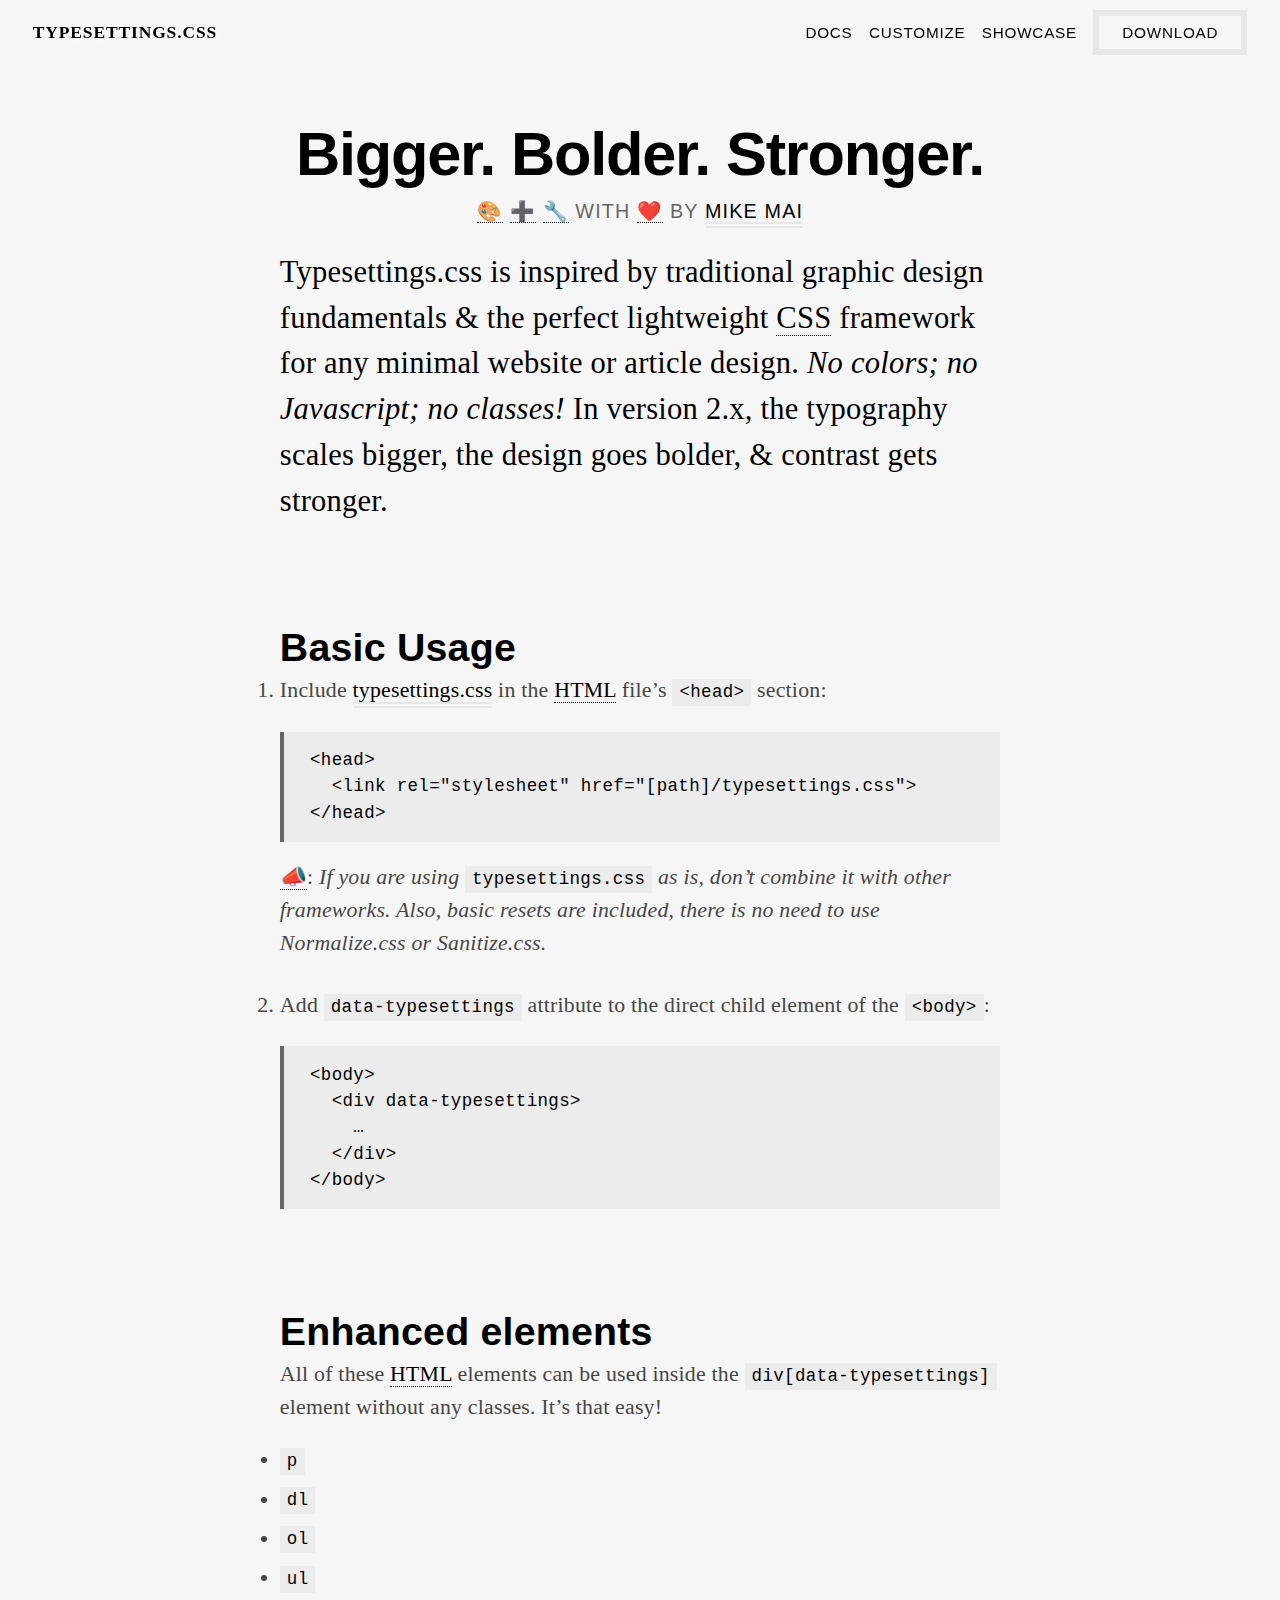
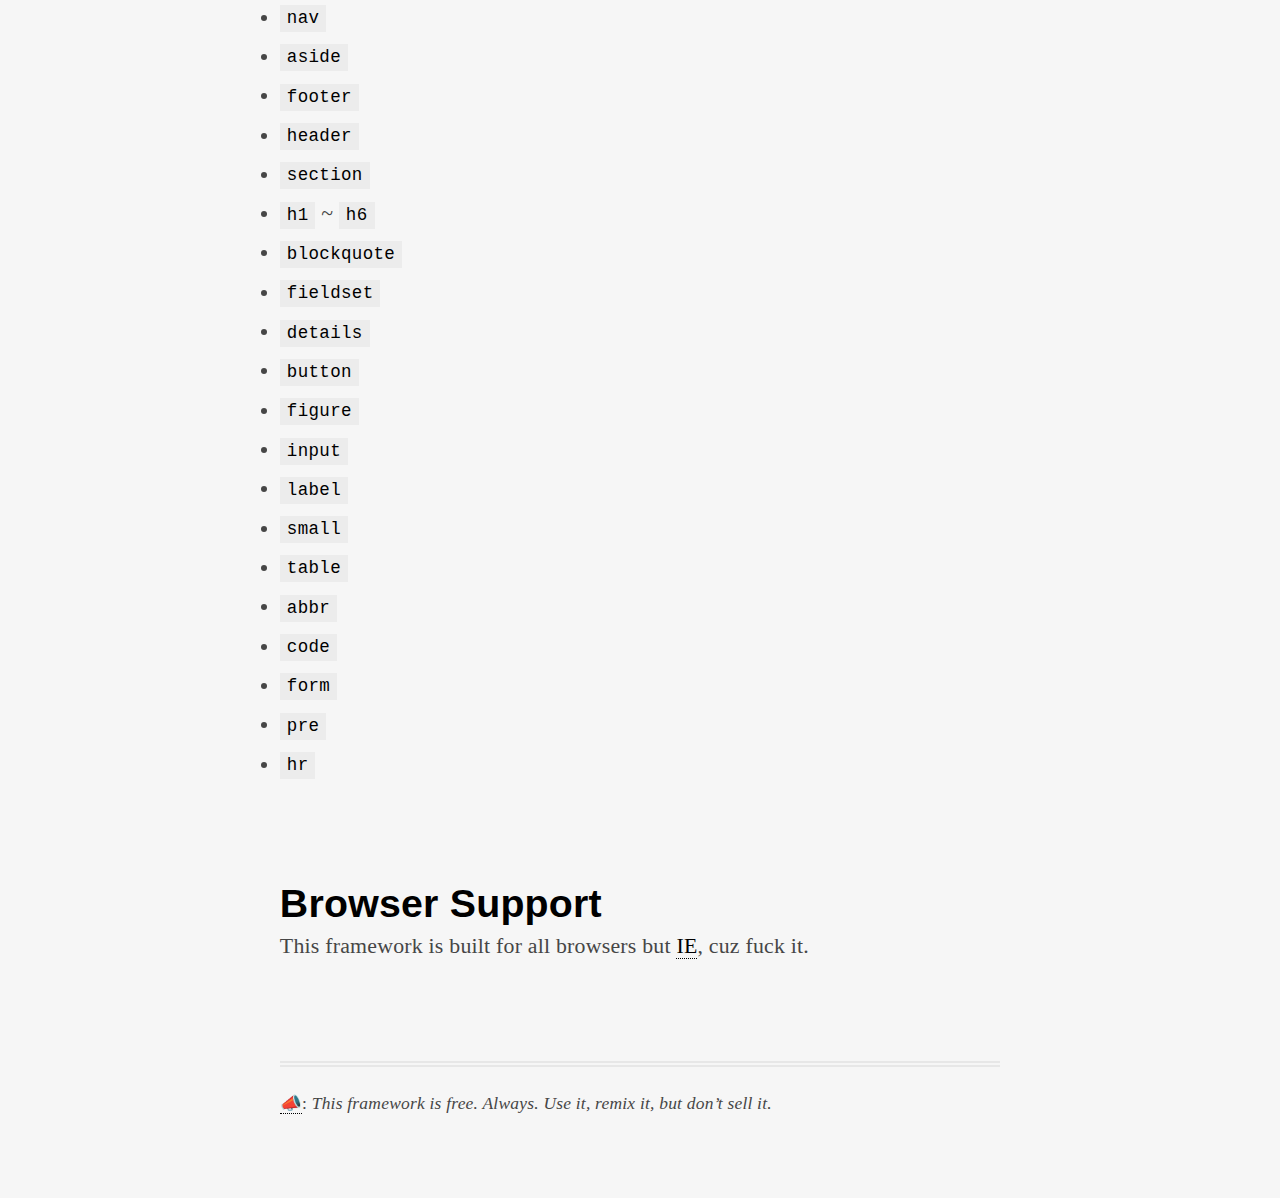
==== index.html @ ec301ff1 "docs: finish writing and proof reading" ====
<!DOCTYPE html>
<html lang="en">
<head>
  <meta charset="UTF-8" />
  <title>Typesettings.css | Minimal CSS Framework</title>
  <link rel="stylesheet" href="src/styles/typesettings.css" preload>
  <meta name="description" content="Typesettings.css is inspired by traditional graphic design fundamentals and the perfect lightweight CSS framework for any minimal website or article design.">
</head>
<body>
  <a href="#content">
    Skip to content
  </a>
  <div data-typesettings="golden">
    <nav>
      <ul>
        <li>
          <h1>
            <a href="index.html">
              Typesettings.css
            </a>
          </h1>
        </li>
        <li>
          <ul>
            <li>
              <a href="docs.html" aria-label="Documentation">Docs</a>
            </li>
            <li>
              <a href="customize.html">Customize</a>
            </li>
            <li>
              <a href="showcase.html">Showcase</a>
            </li>
            <li>
              <a href="javascript:" aria-label="Download the Typesettings.css file">Download</a>
            </li>
          </ul>
        </li>
      </ul>
    </nav>
    <main id="content">
      <article>
        <header>
          <h1>
            Bigger. Bolder. Stronger.
          </h1>
          <h2>
            <abbr aria-label="Designed">🎨</abbr> <abbr aria-label="and">➕</abbr> <abbr aria-label="built">🔧</abbr> with <abbr aria-label="love">❤️</abbr> by <a href="https://mikemai.net">Mike Mai</a>
          </h2>
          <p>
            Typesettings.css is inspired by traditional graphic design fundamentals &amp; the perfect lightweight <abbr aria-label="Cascading Stylesheet">CSS</abbr> framework for any minimal website or article design. <em>No colors; no Javascript; no classes!</em> In version 2.x, the typography scales bigger, the design goes bolder, &amp; contrast gets stronger.
          </p>
        </header>
        <section aria-labelledby="basic-usage">
          <h3 id="basic-usage">
            Basic Usage
          </h3>
          <ol data-comfortable>
            <li>
              <p>
                Include <a href="https://mikemai.net/typesettings/css/typesettings-1.7-min.css" target="_blank">typesettings.css</a> in the <abbr aria-label="HyperText Markup Language">HTML</abbr> file&rsquo;s <code>&lt;head&gt;</code> section:
              </p>
              <pre><code>&lt;head&gt;<br>&nbsp;&nbsp;&lt;link rel=&quot;stylesheet&quot; href=&quot;[path]/typesettings.css&quot;&gt;<br>&lt;/head&gt;</code></pre>
              <p>
                <abbr aria-label="Note">📣</abbr>: <em>If you are using <code>typesettings.css</code> as is, don&rsquo;t combine it with other frameworks. Also, basic resets are included, there is no need to use Normalize.css or Sanitize.css.</em>
              </p>
            </li>
            <li>
              <p>
                Add <code>data-typesettings</code> attribute to the direct child element of the <code>&lt;body&gt;</code>:
              </p>
              <pre><code>&lt;body&gt;<br>&nbsp;&nbsp;&lt;div data-typesettings&gt;<br>&nbsp;&nbsp;&nbsp;&nbsp;&hellip;<br>&nbsp;&nbsp;&lt;/div&gt;<br>&lt;/body&gt;</code></pre>
            </li>
          </ol>
        </section>
        <section aria-labelledby="enhanced-elements">
          <h3 id="enhanced-elements">
            Enhanced elements
          </h3>
          <p>
            All of these <abbr aria-label="HyperText Markup Language">HTML</abbr> elements can be used inside the <code>div[data-typesettings]</code> element without any classes. It&rsquo;s that easy!
          </p>
          <ul>
            <li>
              <code>p</code>
            </li>
            <li>
              <code>dl</code>
            </li>
            <li>
              <code>ol</code>
            </li>
            <li>
              <code>ul</code>
            </li>
            <li>
              <code>nav</code>
            </li>
            <li>
              <code>aside</code>
            </li>
            <li>
              <code>footer</code>
            </li>
            <li>
              <code>header</code>
            </li>
            <li>
              <code>section</code>
            </li>
            <li>
              <code>h1</code> ~ <code>h6</code>
            </li>
            <li>
              <code>blockquote</code>
            </li>
            <li>
              <code>fieldset</code>
            </li>
            <li>
              <code>details</code>
            </li>
            <li>
              <code>button</code>
            </li>
            <li>
              <code>figure</code>
            </li>
            <li>
              <code>input</code>
            </li>
            <li>
              <code>label</code>
            </li>
            <li>
              <code>small</code>
            </li>
            <li>
              <code>table</code>
            </li>
            <li>
              <code>abbr</code>
            </li>
            <li>
              <code>code</code>
            </li>
            <li>
              <code>form</code>
            </li>
            <li>
              <code>pre</code>
            </li>
            <li>
              <code>hr</code>
            </li>
          </ul>
        </section>
        <section aria-labelledby="browser-support">
          <h3 id="browser-support">
            Browser Support
          </h3>
          <p>
            This framework is built for all browsers but <abbr aria-label="Internet Explorer">IE</abbr>, cuz fuck it.
          </p>
        </section>
        <hr>
        <footer>
          <p>
            <small><abbr aria-label="Note">📣</abbr>: <em>This framework is free. Always. Use it, remix it, but don&rsquo;t sell it.</em></small>
          </p>
        </footer>
      </article>
    </main>
  </div>
</body>
</html>
---- src/styles/typesettings.css ----
﻿:root{--ts-color-body: #464646;--ts-color-heading: black;--ts-color-link: var(--ts-color-heading);--ts-color-background: #f6f6f6;--ts-color-border: #e7e7e7;--ts-color-marker: #ffc50b;--ts-color-muted: #666;--ts-color-subtle: #ececec;--ts-font-family-serif: "Georgia", "Garamond", "Times", serif;--ts-font-family-sans: -apple-system, BlinkMacSystemFont, "Segoe UI", "Roboto", "Oxygen", "Ubuntu", "Cantarell", "Fira Sans", "Droid Sans", "Helvetica Neue", sans-serif;--ts-font-family-sans-alt: "Verdana", sans-serif;--ts-font-family-monospace: monospace, monospace;--ts-font-weight-bold: 800;--ts-font-weight-regular: 300;--ts-font-size: calc(15px + 0.25vw);--ts-font-size-xsmall: 0.7em;--ts-font-size-small: 0.8em;--ts-font-size-medium: 1em;--ts-font-size-large: 1.2em;--ts-font-size-xlarge: 1.4em;--ts-font-size-xxlarge: 1.8em;--ts-font-size-lede: var(--ts-font-size-xlarge);--ts-paragraph-spacing: 0.9em;--ts-paragraph-indent: 1.5em;--ts-line-height-heading: 1.25;--ts-line-height-body: 1.5;--ts-border: 6px double var(--ts-color-border)}*,*:before,*:after{box-sizing:border-box;font-feature-settings:"kern";-webkit-font-kerning:normal;font-kerning:normal;-moz-osx-font-smoothing:grayscale !important;-webkit-font-smoothing:antialiased !important}body{margin:0}body>a:first-child{display:block;padding:.5em;text-align:center;font-weight:bold;border:2px dashed}body>a:first-child:not(:focus){position:absolute;width:1px;height:1px;margin:-1px;padding:0;white-space:nowrap;border:0;clip:rect(0 0 0 0);-webkit-clip-path:inset(50%);clip-path:inset(50%);overflow:hidden}:lang(en) q{quotes:"“" "”" "‘" "’"}:lang(zh-Hant) q,:lang(ja) q{quotes:"「" "」" "『" "』"}[data-typesettings]{min-height:100vh;color:var(--ts-color-body);line-height:var(--ts-line-height-body);letter-spacing:.01em;font-family:var(--ts-font-family-serif);font-weight:var(--ts-font-weight-regular);font-size:var(--ts-font-size);background-color:var(--ts-color-background)}@media(min-width: 50em){[data-typesettings]{font-size:calc(var(--ts-font-size) * 1.1)}}@media(min-width: 62.5em){[data-typesettings]{font-size:calc(var(--ts-font-size) * 1.2)}}[data-typesettings] a{text-decoration:none;border-bottom:var(--ts-border)}[data-typesettings] a:link{color:var(--ts-color-link)}[data-typesettings] a:visited{color:var(--ts-color-muted)}[data-typesettings] a:hover,[data-typesettings] a:visited:hover,[data-typesettings] a:focus{color:var(--ts-color-muted)}[data-typesettings] a:active{position:relative;top:1px}[data-typesettings] h1,[data-typesettings] h2,[data-typesettings] h3,[data-typesettings] h4,[data-typesettings] h5,[data-typesettings] h6,[data-typesettings] dt,[data-typesettings] thead th,[data-typesettings] figcaption,[data-typesettings] blockquote{font-family:var(--ts-font-family-sans)}[data-typesettings] h1,[data-typesettings] h2,[data-typesettings] h3,[data-typesettings] h4,[data-typesettings] h5,[data-typesettings] h6{margin-top:var(--ts-paragraph-spacing);color:var(--ts-color-heading);font-weight:var(--ts-font-weight-bold)}[data-typesettings] h1:first-child,[data-typesettings] h2:first-child,[data-typesettings] h3:first-child,[data-typesettings] h4:first-child,[data-typesettings] h5:first-child,[data-typesettings] h6:first-child{margin-top:0}[data-typesettings] h1:last-child,[data-typesettings] h2:last-child,[data-typesettings] h3:last-child,[data-typesettings] h4:last-child,[data-typesettings] h5:last-child,[data-typesettings] h6:last-child{margin-bottom:0}[data-typesettings] h2,[data-typesettings] h3,[data-typesettings] h4,[data-typesettings] h5,[data-typesettings] h6{margin-bottom:calc(var(--ts-paragraph-spacing) / -2);line-height:var(--ts-line-height-heading)}[data-typesettings] h1,[data-typesettings] h2{line-height:calc(var(--ts-line-height-heading) * 0.8);-webkit-hyphens:auto;-ms-hyphens:auto;hyphens:auto}[data-typesettings] h1{margin-bottom:0;font-size:var(--ts-font-size-xxlarge)}@media(min-width: 50em){[data-typesettings] h1{letter-spacing:-0.01em;font-size:calc(var(--ts-font-size-xxlarge) * 1.28)}}@media(min-width: 62.5em){[data-typesettings] h1{letter-spacing:-0.02em;font-size:calc(var(--ts-font-size-xxlarge) * 1.56)}}[data-typesettings] h1:first-child{text-align:center}[data-typesettings] h1:first-child+h2{margin-bottom:0;color:var(--ts-color-muted);letter-spacing:.06em;text-transform:uppercase;text-align:center;font-family:var(--ts-font-family-sans-alt);font-weight:var(--ts-font-weight-regular);font-size:var(--ts-font-size-xsmall)}@media(min-width: 50em){[data-typesettings] h1:first-child+h2{font-size:calc(var(--ts-font-size-xsmall) * 1.14)}}@media(min-width: 62.5em){[data-typesettings] h1:first-child+h2{font-size:calc(var(--ts-font-size-xsmall) * 1.29)}}[data-typesettings] h1:first-child+h2+p{color:var(--ts-color-heading);font-size:var(--ts-font-size-lede)}[data-typesettings] h2{font-size:var(--ts-font-size-xlarge)}@media(min-width: 50em){[data-typesettings] h2{font-size:calc(var(--ts-font-size-xlarge) * 1.29)}}@media(min-width: 62.5em){[data-typesettings] h2{letter-spacing:-0.01em;font-size:calc(var(--ts-font-size-xlarge) * 1.57)}}[data-typesettings] h3{font-size:var(--ts-font-size-large)}@media(min-width: 50em){[data-typesettings] h3{font-size:calc(var(--ts-font-size-large) * 1.17)}}@media(min-width: 62.5em){[data-typesettings] h3{font-size:calc(var(--ts-font-size-large) * 1.5)}}[data-typesettings] h4{font-size:var(--ts-font-size-medium)}@media(min-width: 50em){[data-typesettings] h4{font-size:calc(var(--ts-font-size-medium) * 1.1)}}@media(min-width: 62.5em){[data-typesettings] h4{font-size:calc(var(--ts-font-size-medium) * 1.4)}}[data-typesettings] h5{margin-top:calc(var(--ts-paragraph-spacing) * 1.28);font-size:var(--ts-font-size-small)}@media(min-width: 50em){[data-typesettings] h5{margin-top:calc(var(--ts-paragraph-spacing) * 1.11);font-size:calc(var(--ts-font-size-small) * 1.125)}}@media(min-width: 62.5em){[data-typesettings] h5{font-size:calc(var(--ts-font-size-small) * 1.375)}}[data-typesettings] h6{margin-top:calc(var(--ts-paragraph-spacing) * 1.44);text-transform:uppercase;letter-spacing:.01em;font-size:var(--ts-font-size-xsmall)}@media(min-width: 50em){[data-typesettings] h6{margin-top:calc(var(--ts-paragraph-spacing) * 1.28)}}@media(min-width: 62.5em){[data-typesettings] h6{margin-top:calc(var(--ts-paragraph-spacing) * 1.11);font-size:calc(var(--ts-font-size-xsmall) * 1.14)}}[data-typesettings] header[role=banner] p:first-of-type:first-letter{float:left;-webkit-margin-end:.15em;margin-inline-end:.15em;padding:0 .2em;line-height:var(--ts-line-height-heading);text-transform:uppercase;font-weight:var(--ts-font-weight-bold);font-size:calc(var(--ts-font-size-lede) * 2.2);border:var(--ts-border)}[dir=rtl] [data-typesettings] header[role=banner] p:first-of-type:first-letter{float:right}@-moz-document url-prefix(){[data-typesettings] header[role=banner] p:first-of-type:first-letter{padding:.3em .2em}}[data-typesettings] p,[data-typesettings] dl,[data-typesettings] hr,[data-typesettings] ol,[data-typesettings] ul,[data-typesettings] nav,[data-typesettings] footer,[data-typesettings] details,[data-typesettings] fieldset,[data-typesettings] progress,[data-typesettings] article aside{margin-top:var(--ts-paragraph-spacing);-webkit-margin-end:0;margin-inline-end:0;margin-bottom:0;-webkit-margin-start:0;margin-inline-start:0}[data-typesettings] p:first-child,[data-typesettings] dl:first-child,[data-typesettings] hr:first-child,[data-typesettings] ol:first-child,[data-typesettings] ul:first-child,[data-typesettings] nav:first-child,[data-typesettings] footer:first-child,[data-typesettings] details:first-child,[data-typesettings] fieldset:first-child,[data-typesettings] progress:first-child,[data-typesettings] article aside:first-child{margin-top:0}[data-typesettings] blockquote,[data-typesettings] figure,[data-typesettings] header,[data-typesettings] form,[data-typesettings] pre{margin-top:calc(var(--ts-paragraph-spacing) * 1.25);-webkit-margin-end:0;margin-inline-end:0;margin-bottom:0;-webkit-margin-start:0;margin-inline-start:0}[data-typesettings] blockquote:first-child,[data-typesettings] figure:first-child,[data-typesettings] header:first-child,[data-typesettings] form:first-child,[data-typesettings] pre:first-child{margin-top:0}[data-typesettings] ul,[data-typesettings] ol{padding:0}[data-typesettings] ul ul,[data-typesettings] ul ol,[data-typesettings] ol ul,[data-typesettings] ol ol{margin-top:0;-webkit-padding-start:var(--ts-paragraph-indent);padding-inline-start:var(--ts-paragraph-indent)}[data-typesettings] li{margin-top:calc(var(--ts-paragraph-spacing) / 3)}[data-typesettings] li:first-child{margin-top:0}[data-typesettings] ol[data-comfortable] li,[data-typesettings] ul[data-comfortable] li{margin-top:calc(var(--ts-paragraph-spacing) * 1.5)}[data-typesettings] ol[data-comfortable] li:first-child,[data-typesettings] ul[data-comfortable] li:first-child{margin-top:0}[data-typesettings] dt{margin-top:calc(var(--ts-paragraph-spacing) / 2);font-weight:var(--ts-font-weight-bold)}[data-typesettings] dt:first-child{margin-top:0}[data-typesettings] dd{margin:0;-webkit-padding-start:var(--ts-paragraph-indent);padding-inline-start:var(--ts-paragraph-indent);letter-spacing:-0.02em;font-family:var(--ts-font-family-monospace);font-size:var(--ts-font-size-small);border-left:var(--ts-border)}[dir=rtl] [data-typesettings] dd{border-right:var(--ts-border);border-left:none}[data-typesettings] figure{text-align:center}[data-typesettings] figure img{max-width:100%;height:auto}[data-typesettings] figure figcaption{margin-top:calc(var(--ts-paragraph-spacing) / 4);color:var(--ts-color-muted);font-size:var(--ts-font-size-xsmall)}[data-typesettings] blockquote{padding:var(--ts-paragraph-spacing) var(--ts-paragraph-indent);color:var(--ts-color-heading);font-weight:var(--ts-font-weight-bold);border-top:var(--ts-border);border-bottom:var(--ts-border)}[data-typesettings] blockquote p{font-size:var(--ts-font-size-large)}@media(min-width: 50em){[data-typesettings] blockquote p{font-size:calc(var(--ts-font-size-large) * 1.08)}}@media(min-width: 62.5em){[data-typesettings] blockquote p{font-size:calc(var(--ts-font-size-large) * 1.25)}}[data-typesettings] blockquote q:before,[data-typesettings] blockquote q:after{color:var(--ts-color-muted);font-family:var(--ts-font-family-serif);font-weight:var(--ts-font-weight-bold)}:lang(en):not([dir=rtl]) [data-typesettings] blockquote p{max-width:30ch}:lang(en):not([dir=rtl]) [data-typesettings] blockquote q:before,:lang(en):not([dir=rtl]) [data-typesettings] blockquote q:after{z-index:0}:lang(en):not([dir=rtl]) [data-typesettings] blockquote q:before{position:absolute;transform:translateX(-105%)}[dir=rtl] :lang(en):not([dir=rtl]) [data-typesettings] blockquote q:before{transform:translateX(105%)}:lang(en):not([dir=rtl]) [data-typesettings] blockquote q:after{transform:translateX(5%)}[dir=rtl] :lang(en):not([dir=rtl]) [data-typesettings] blockquote q:after{transform:translateX(-5%)}:lang(en):not([dir=rtl]) [data-typesettings] blockquote q q:before,:lang(en):not([dir=rtl]) [data-typesettings] blockquote q q:after{position:static;transform:none}[data-typesettings] code{padding:.2em .4em;color:var(--ts-color-heading);letter-spacing:.02em;vertical-align:baseline;font-size:var(--ts-font-size-small);font-style:normal;background-color:var(--ts-color-subtle)}[data-typesettings] pre{white-space:nowrap}[data-typesettings] pre code{display:block;max-height:80vh;margin:0;padding:var(--ts-paragraph-spacing) var(--ts-paragraph-indent);white-space:inherit;overflow:auto;-webkit-overflow-scrolling:touch;border-left:4px solid var(--ts-color-muted)}[data-typesettings] hr{display:block;height:1px;padding:0;border:0;border-top:var(--ts-border)}[data-typesettings] address{display:inline-block}[data-typesettings] small{font-size:var(--ts-font-size-small)}[data-typesettings] mark{background-color:var(--ts-color-marker)}[data-typesettings] abbr{position:relative;color:var(--ts-color-heading);cursor:help;border-bottom:1px dotted}[data-typesettings] abbr:after{content:attr(aria-label);display:none;position:absolute;top:0;left:50%;transform:translate3d(-50%, -100%, 0);padding:.2em .4em;color:var(--ts-color-background);line-height:var(--ts-line-height-heading);font-family:var(--ts-font-family-sans-alt);font-size:var(--ts-font-size-xsmall);border:2px solid var(--ts-color-background);background-color:var(--ts-color-heading)}[data-typesettings] abbr:hover:after{display:block}[data-typesettings] button,[data-typesettings] input,[data-typesettings] optgroup,[data-typesettings] select,[data-typesettings] textarea{margin:0;line-height:var(--ts-line-height-heading);font-size:var(--ts-font-size-medium)}[data-typesettings] input,[data-typesettings] optgroup,[data-typesettings] select,[data-typesettings] textarea{font-family:var(--ts-font-family-monospace)}[data-typesettings] input[type=text],[data-typesettings] input[type=color],[data-typesettings] input[type=date],[data-typesettings] input[type=datetime-local],[data-typesettings] input[type=email],[data-typesettings] input[type=month],[data-typesettings] input[type=number],[data-typesettings] input[type=password],[data-typesettings] input[type=search],[data-typesettings] input[type=tel],[data-typesettings] input[type=time],[data-typesettings] input[type=url],[data-typesettings] input[type=week],[data-typesettings] textarea,[data-typesettings] optgroup,[data-typesettings] select{padding:1px 7px 2px 7px}[data-typesettings] input[type=text],[data-typesettings] input[type=color],[data-typesettings] input[type=date],[data-typesettings] input[type=datetime-local],[data-typesettings] input[type=email],[data-typesettings] input[type=month],[data-typesettings] input[type=number],[data-typesettings] input[type=password],[data-typesettings] input[type=search],[data-typesettings] input[type=tel],[data-typesettings] input[type=time],[data-typesettings] input[type=url],[data-typesettings] input[type=week],[data-typesettings] textarea{display:inline-flex;max-width:100%;border-width:1px;border-style:solid;border-color:#d8d8d8 #d1d1d1 #bababa}[data-typesettings] button,[data-typesettings] input{overflow:visible}[data-typesettings] button,[data-typesettings] select{text-transform:none}[data-typesettings] button,[data-typesettings] [type=button],[data-typesettings] [type=reset],[data-typesettings] [type=submit],[data-typesettings] ::-webkit-file-upload-button{letter-spacing:-0.02em;cursor:pointer;font-family:var(--ts-font-family-monospace);font-weight:var(--ts-font-weight-regular);-webkit-appearance:button}[data-typesettings] button::-moz-focus-inner,[data-typesettings] [type=button]::-moz-focus-inner,[data-typesettings] [type=reset]::-moz-focus-inner,[data-typesettings] [type=submit]::-moz-focus-inner{padding:0;border-style:none}[data-typesettings] button:-moz-focusring,[data-typesettings] [type=button]:-moz-focusring,[data-typesettings] [type=reset]:-moz-focusring,[data-typesettings] [type=submit]:-moz-focusring{outline:1px dotted ButtonText}[data-typesettings] form{font-size:var(--ts-font-size-small)}[data-typesettings] fieldset{padding:calc(var(--ts-paragraph-spacing) / 1.5) calc(var(--ts-paragraph-indent) * 1.5) var(--ts-paragraph-spacing) calc(var(--ts-paragraph-indent) * 1.5);border:var(--ts-border);background-color:var(--ts-color-subtle)}[data-typesettings] legend{display:table;max-width:100%;padding:0;color:inherit;white-space:normal;line-height:1;text-transform:uppercase;letter-spacing:.05rem;font-family:var(--ts-font-family-monospace);font-weight:var(--ts-font-weight-bold);font-size:var(--ts-font-size-xsmall)}[data-typesettings] legend+*{margin-top:0}[data-typesettings] textarea{width:100%;overflow:auto}[data-typesettings] [type=checkbox],[data-typesettings] [type=radio]{padding:0}[data-typesettings] [type=number]::-webkit-inner-spin-button,[data-typesettings] [type=number]::-webkit-outer-spin-button{height:auto}[data-typesettings] [type=search]{outline-offset:-2px;-webkit-appearance:textfield}[data-typesettings] [type=search]::-webkit-search-decoration{-webkit-appearance:none}[data-typesettings] label{cursor:pointer;letter-spacing:-0.02em;font-family:var(--ts-font-family-monospace)}[data-typesettings] progress{width:100%}[data-typesettings] summary{display:flex;align-items:center;position:relative;z-index:0;cursor:pointer;-webkit-user-select:none;-moz-user-select:none;-ms-user-select:none;user-select:none;outline:none}[data-typesettings] summary::-webkit-details-marker{display:none}[data-typesettings] summary:before{content:"❯";position:absolute;top:50%;left:0;transform:translate3d(calc(-100% - var(--ts-paragraph-indent) / 2), -50%, 0) rotate(90deg);color:var(--ts-color-muted);font-size:.8em}[dir=rtl] [data-typesettings] summary:before{right:0;left:auto;transform:translate3d(calc(100% + var(--ts-paragraph-indent) / 2), -50%, 0) rotate(90deg)}[data-typesettings] summary:focus{border:1px dashed var(--ts-color-muted)}[data-typesettings] details[open]>summary{margin-bottom:calc(var(--ts-paragraph-spacing) / -2)}[data-typesettings] details[open]>summary:before{transform:translate3d(calc(-100% - var(--ts-paragraph-indent) / 2), -50%, 0) rotate(270deg)}[dir=rtl] [data-typesettings] details[open]>summary:before{transform:translate3d(calc(100% + var(--ts-paragraph-indent) / 2), -50%, 0) rotate(270deg)}[data-typesettings] template,[data-typesettings] [hidden]{display:none}[data-typesettings] table{min-width:calc(100% + var(--ts-paragraph-indent));-webkit-margin-end:calc(var(--ts-paragraph-indent) / -2);margin-inline-end:calc(var(--ts-paragraph-indent) / -2);-webkit-margin-start:calc(var(--ts-paragraph-indent) / -2);margin-inline-start:calc(var(--ts-paragraph-indent) / -2);font-family:var(--ts-font-family-monospace);font-size:var(--ts-font-size-xsmall)}[data-typesettings] tbody tr:hover{background-color:var(--ts-color-subtle)}[data-typesettings] th,[data-typesettings] td{padding-top:calc(var(--ts-paragraph-spacing) / 2);-webkit-padding-end:calc(var(--ts-paragraph-indent) / 2);padding-inline-end:calc(var(--ts-paragraph-indent) / 2);padding-bottom:calc(var(--ts-paragraph-spacing) / 2);-webkit-padding-start:calc(var(--ts-paragraph-indent) / 2);padding-inline-start:calc(var(--ts-paragraph-indent) / 2);text-align:start;vertical-align:baseline;border-bottom:2px solid var(--ts-color-border)}[data-typesettings] th:first-child,[data-typesettings] td:first-child{white-space:nowrap}[data-typesettings] th{padding-top:0;color:var(--ts-color-heading);white-space:nowrap;font-weight:var(--ts-font-weight-bold)}[data-typesettings] thead th{border-bottom-color:currentColor}[data-typesettings] article aside{padding:calc(var(--ts-paragraph-spacing) / 2);border:var(--ts-border)}@media(min-width: 50em){[data-typesettings] article aside{transform:translateY(calc(var(--ts-paragraph-spacing) / 6));float:right;width:10em;-webkit-margin-start:var(--ts-paragraph-indent);margin-inline-start:var(--ts-paragraph-indent);margin-bottom:calc(var(--ts-paragraph-spacing) / 2);background-color:var(--ts-color-background)}[dir=rtl] [data-typesettings] article aside{float:left}}[data-typesettings] article aside>*{font-size:var(--ts-font-size-small)}[data-typesettings] *+section,[data-typesettings] section+hr{margin-top:calc(var(--ts-paragraph-spacing) * 5)}[data-typesettings] *+section *+section,[data-typesettings] *+section section+hr,[data-typesettings] section+hr *+section,[data-typesettings] section+hr section+hr{margin-top:calc(var(--ts-paragraph-spacing) * 3)}[data-typesettings] *+section>*[id]:first-child,[data-typesettings] section+hr>*[id]:first-child{margin-top:-5rem;padding-top:5rem}[data-typesettings] header[role=banner]{-webkit-filter:invert(100%);filter:invert(100%);-webkit-margin-end:-5vw;margin-inline-end:-5vw;-webkit-margin-start:-5vw;margin-inline-start:-5vw;padding-top:calc(var(--ts-paragraph-spacing) * 3);-webkit-padding-end:5vw;padding-inline-end:5vw;padding-bottom:calc(var(--ts-paragraph-spacing) * 3);-webkit-padding-start:5vw;padding-inline-start:5vw;color:var(--ts-color-body);background-color:var(--ts-color-background)}[data-typesettings] header[role=banner] img:not([src*=".svg"]),[data-typesettings] header[role=banner] video,[data-typesettings] header[role=banner] embed,[data-typesettings] header[role=banner] iframe{-webkit-filter:invert(100%);filter:invert(100%)}[data-typesettings] nav{text-align:center}@media(min-width: 37.5em){[data-typesettings] nav{text-align:start;line-height:var(--ts-line-height-heading)}}[data-typesettings] nav ul{display:flex;align-items:baseline;flex-wrap:wrap;list-style:none}[data-typesettings] nav ul li{flex-grow:1;margin-top:0;-webkit-margin-end:0;margin-inline-end:0}@media(min-width: 37.5em){[data-typesettings] nav ul li{-webkit-margin-end:calc(var(--ts-paragraph-indent) / 2);margin-inline-end:calc(var(--ts-paragraph-indent) / 2)}}@media(min-width: 37.5em){[data-typesettings] nav ul li{flex-grow:0}}[data-typesettings] nav ul li:last-child{-webkit-margin-end:0;margin-inline-end:0}[data-typesettings] nav ul li ul{padding:0}@media(min-width: 37.5em){[data-typesettings] nav ul li ul li:last-child>a{padding:calc(var(--ts-paragraph-spacing) / 2) var(--ts-paragraph-indent);border:6px solid var(--ts-color-border);background-color:var(--ts-color-background)}}[data-typesettings] nav>ul{position:relative;right:50%;left:50%;width:100vw;-webkit-margin-end:-50vw;margin-inline-end:-50vw;-webkit-margin-start:-50vw;margin-inline-start:-50vw;justify-content:space-between;padding-top:calc(var(--ts-paragraph-spacing) / 2);-webkit-padding-end:var(--ts-paragraph-indent);padding-inline-end:var(--ts-paragraph-indent);padding-bottom:calc(var(--ts-paragraph-spacing) / 2);-webkit-padding-start:var(--ts-paragraph-indent);padding-inline-start:var(--ts-paragraph-indent);-webkit-backdrop-filter:blur(0.1em);backdrop-filter:blur(0.1em)}[data-typesettings] nav>ul:before{content:"";position:absolute;top:0;right:0;z-index:-1;width:100%;height:100%;background-color:var(--ts-color-background);opacity:.8}[data-typesettings] nav a{display:inline-flex;padding:calc(var(--ts-paragraph-spacing) / 2) calc(var(--ts-paragraph-indent) / 2);letter-spacing:.05em;text-transform:uppercase;text-shadow:0 0 .1em var(--ts-color-background),.1em 0 .1em var(--ts-color-background),0 .1em .1em var(--ts-color-background),0 -0.1em .1em var(--ts-color-background),-0.1em 0 .1em var(--ts-color-background);font-family:var(--ts-font-family-sans-alt);font-size:var(--ts-font-size-xsmall);border:none}@media(min-width: 37.5em){[data-typesettings] nav a{padding:0}}[data-typesettings] nav a:visited{color:var(--ts-color-link)}[data-typesettings] nav h1{font-family:var(--ts-font-family-heading);font-size:var(--ts-font-size-small)}[data-typesettings] nav h1 a{font-family:inherit;font-size:inherit}[data-typesettings]>nav:first-child{position:-webkit-sticky;position:sticky;top:0;z-index:99999}[data-typesettings] main{position:relative;right:50%;left:50%;width:100vw;-webkit-margin-end:-50vw;margin-inline-end:-50vw;-webkit-margin-start:-50vw;margin-inline-start:-50vw;padding-top:calc(var(--ts-paragraph-spacing) * 3);-webkit-padding-end:10vw;padding-inline-end:10vw;padding-bottom:calc(var(--ts-paragraph-spacing) * 4);-webkit-padding-start:10vw;padding-inline-start:10vw}[data-typesettings] article{max-width:75em;margin:0 auto}[data-typesettings] main:after,[data-typesettings] article:after,[data-typesettings] section:after{display:block;content:"";clear:both}[data-typesettings][data-typesettings*=dark]{-webkit-filter:invert(100%);filter:invert(100%);color:var(--ts-color-body) !important;background-color:var(--ts-color-background) !important}[data-typesettings][data-typesettings*=dark] img:not([src*=".svg"]),[data-typesettings][data-typesettings*=dark] video,[data-typesettings][data-typesettings*=dark] embed,[data-typesettings][data-typesettings*=dark] iframe{-webkit-filter:invert(100%);filter:invert(100%)}[data-typesettings][data-typesettings*=sans-serif]{letter-spacing:-0.01em;font-family:var(--ts-font-family-sans)}@media(min-width: 50em){[data-typesettings][data-typesettings*=sans-serif]{font-size:var(--ts-font-size)}}@media(min-width: 62.5em){[data-typesettings][data-typesettings*=sans-serif]{font-size:calc(var(--ts-font-size) * 1.1)}}[data-typesettings][data-typesettings*=sans-serif] h1,[data-typesettings][data-typesettings*=sans-serif] h2,[data-typesettings][data-typesettings*=sans-serif] h3,[data-typesettings][data-typesettings*=sans-serif] h4,[data-typesettings][data-typesettings*=sans-serif] h5,[data-typesettings][data-typesettings*=sans-serif] h6,[data-typesettings][data-typesettings*=sans-serif] dt,[data-typesettings][data-typesettings*=sans-serif] legend figcaption,[data-typesettings][data-typesettings*=sans-serif] blockquote{font-family:var(--ts-font-family-serif)}[data-typesettings][data-typesettings*=indented] p:first-of-type{text-indent:0}[data-typesettings][data-typesettings*=indented] p+p,[data-typesettings][data-typesettings*=indented] figure+p,[data-typesettings][data-typesettings*=indented] blockquote+p,[data-typesettings][data-typesettings*=indented] aside+p,[data-typesettings][data-typesettings*=indented] pre+p,[data-typesettings][data-typesettings*=indented] ul+p,[data-typesettings][data-typesettings*=indented] ol+p{text-indent:var(--ts-paragraph-indent)}[data-typesettings][data-typesettings*=indented] p+p{margin-top:0}@media(min-width: 50em){[data-typesettings][data-typesettings*=indented] p+aside,[data-typesettings][data-typesettings*=indented] aside+p{margin-top:0}}@media(min-width: 50em){[data-typesettings][data-typesettings*=golden]{-webkit-padding-end:19vw;padding-inline-end:19vw;-webkit-padding-start:19vw;padding-inline-start:19vw}[data-typesettings][data-typesettings*=golden] article{max-width:66ch}}/*# sourceMappingURL=typesettings.css.map */
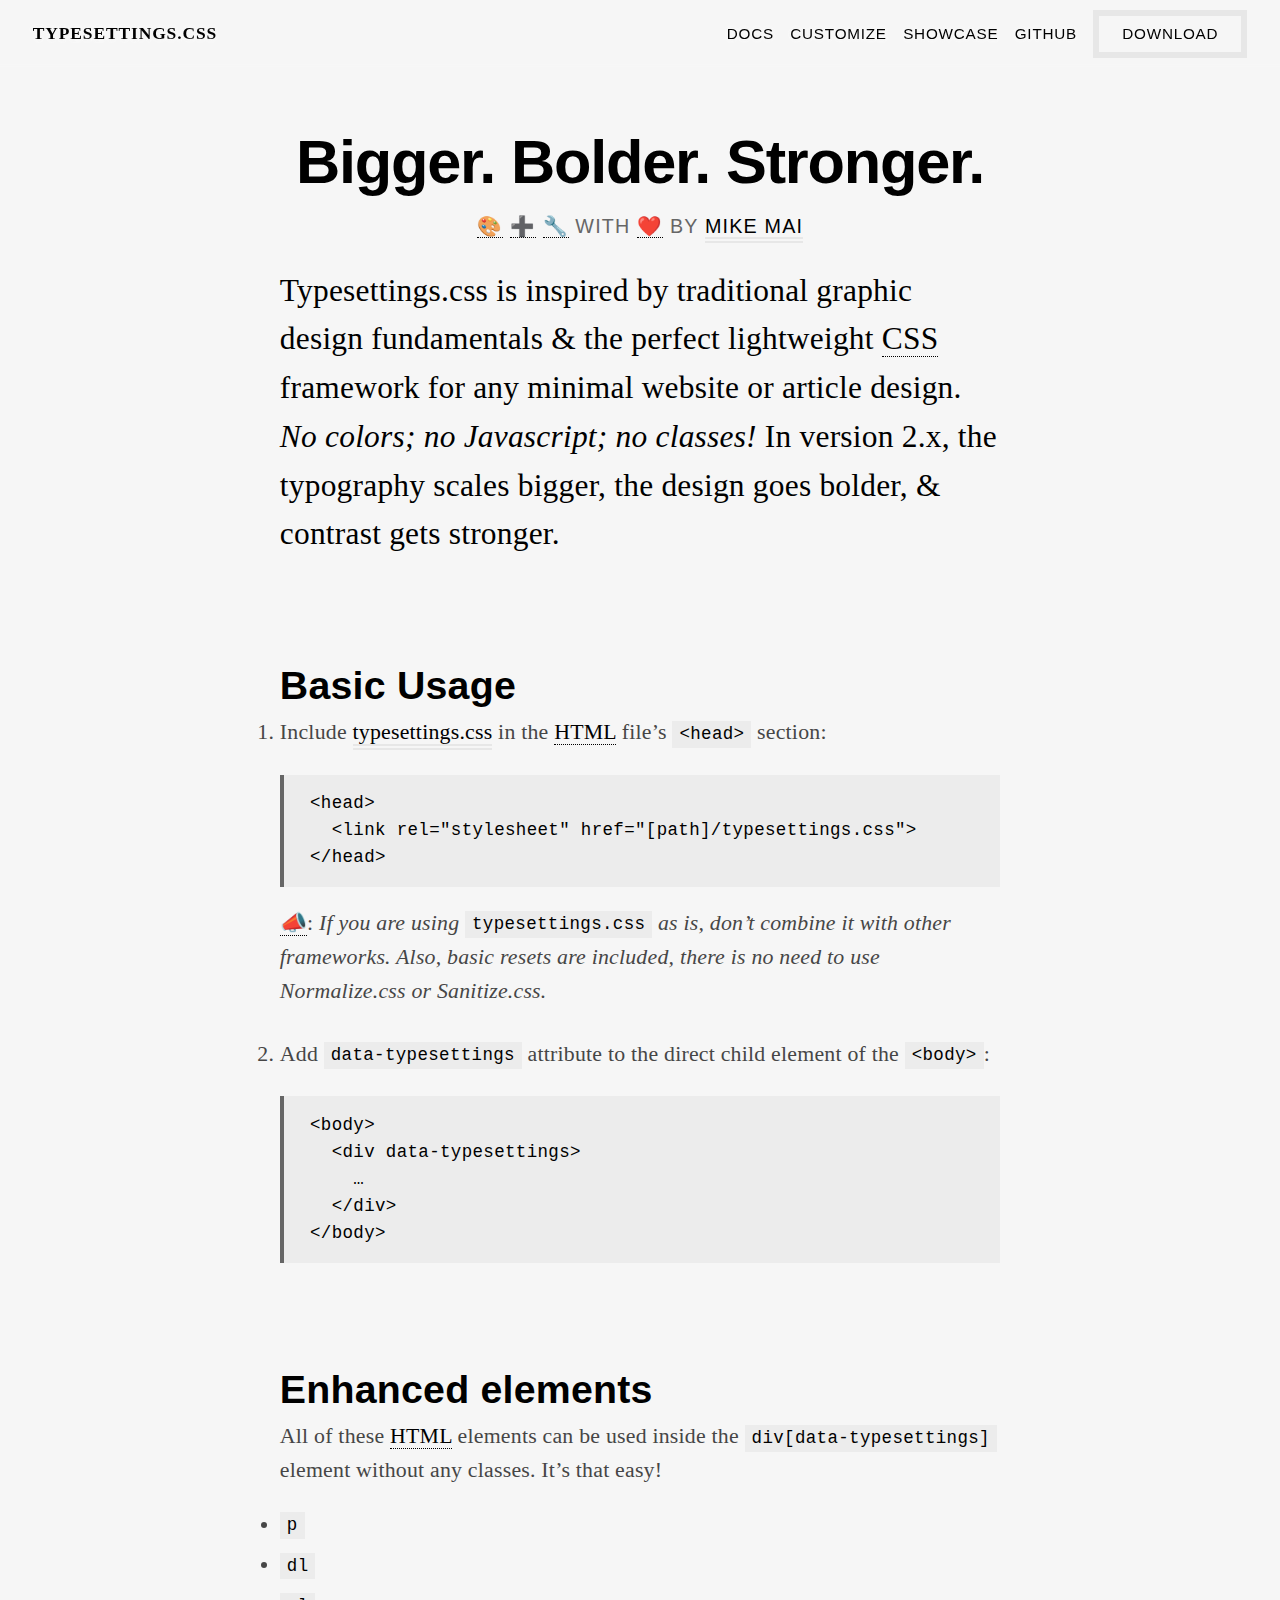
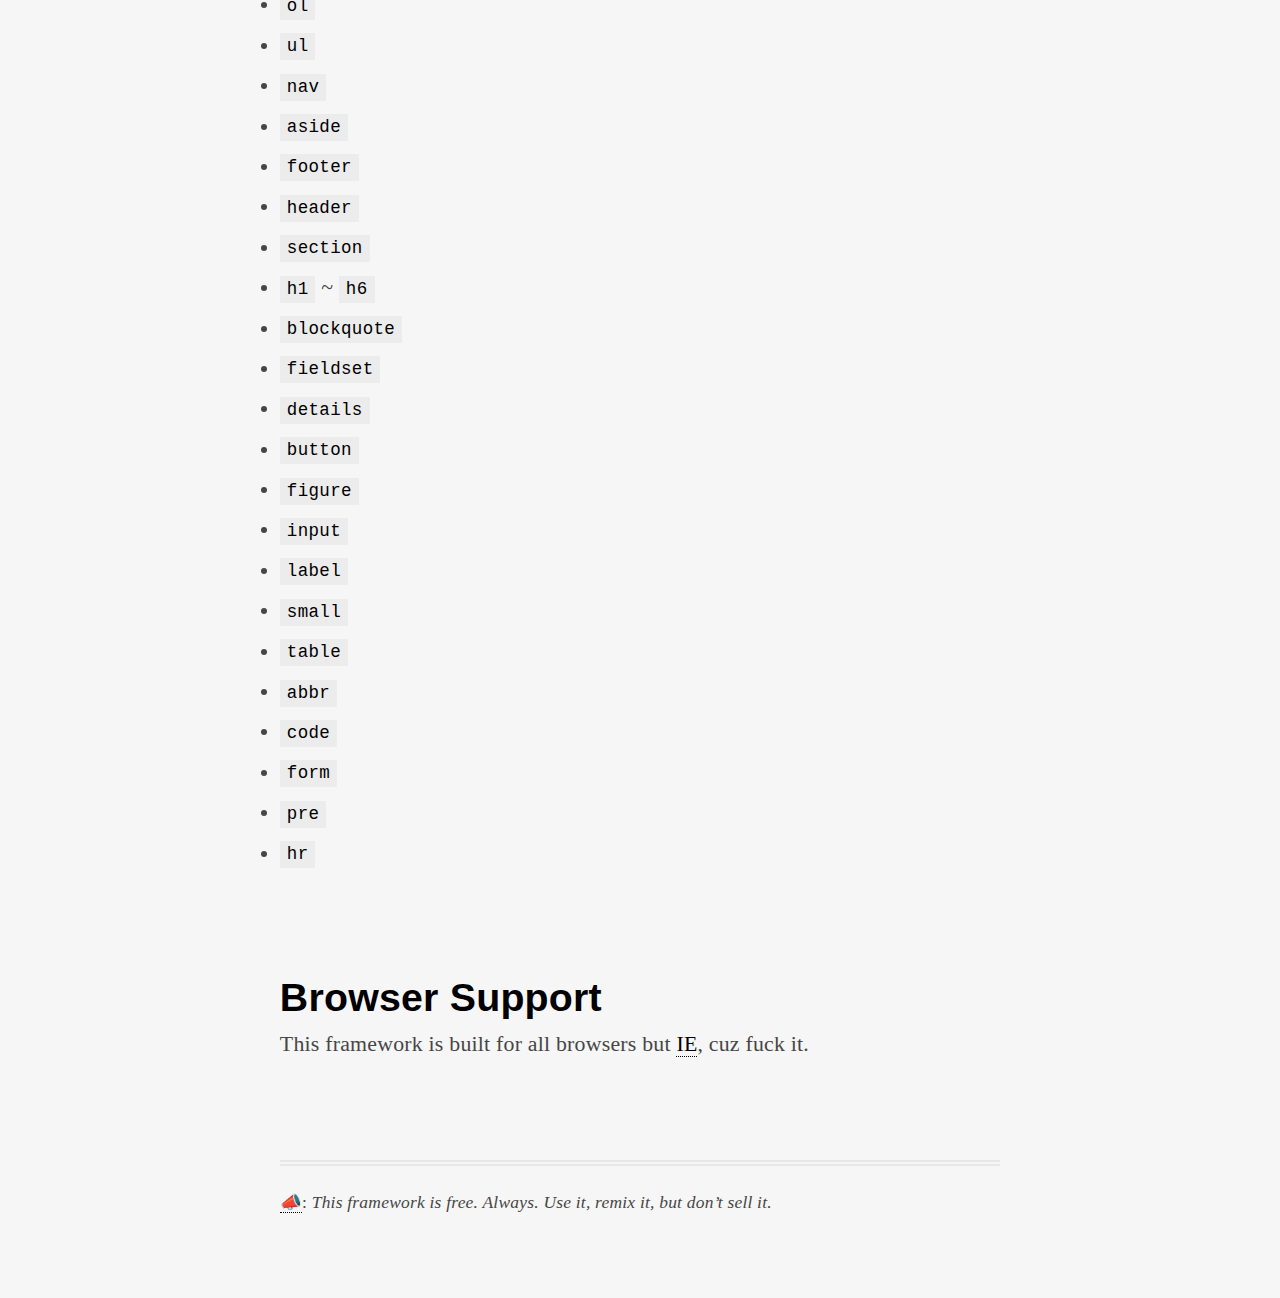
==== commit 12a2860e: "fix: more typos" ====
--- a/index.html
+++ b/index.html
@@ -1,9 +1,16 @@
 <!DOCTYPE html>
 <html lang="en">
 <head>
-  <meta charset="UTF-8" />
+  <meta charset="utf-8">
+  <meta name="HandheldFriendly" content="True">
+  <meta name="MobileOptimized" content="320">
+  <meta name="viewport" content="width=device-width, initial-scale=1, minimum-scale=1, maximum-scale=3">
+  <meta http-equiv="cleartype" content="on">
   <title>Typesettings.css | Minimal CSS Framework</title>
-  <link rel="stylesheet" href="src/styles/typesettings.css" preload>
+  <link rel="preload" as="style" onload="this.rel = 'stylesheet'" href="src/styles/typesettings.css">
+  <noscript>
+    <link rel="stylesheet" onload="this.rel = 'stylesheet'" href="src/styles/typesettings.css">
+  </noscript>
   <meta name="description" content="Typesettings.css is inspired by traditional graphic design fundamentals and the perfect lightweight CSS framework for any minimal website or article design.">
 </head>
 <body>
@@ -32,7 +39,10 @@
               <a href="showcase.html">Showcase</a>
             </li>
             <li>
-              <a href="javascript:" aria-label="Download the Typesettings.css file">Download</a>
+              <a href="https://github.com/mikemai2awesome/typesettings.css" aria-label="Code repository" target="_blank">Github</a>
+            </li>
+            <li>
+              <a href="https://mikemai.net/typesettings/css/typesettings-2.0-min.css" aria-label="Download the Typesettings.css file">Download</a>
             </li>
           </ul>
         </li>
@@ -58,7 +68,7 @@
           <ol data-comfortable>
             <li>
               <p>
-                Include <a href="https://mikemai.net/typesettings/css/typesettings-1.7-min.css" target="_blank">typesettings.css</a> in the <abbr aria-label="HyperText Markup Language">HTML</abbr> file&rsquo;s <code>&lt;head&gt;</code> section:
+                Include <a href="https://mikemai.net/typesettings/css/typesettings-2.0-min.css" target="_blank">typesettings.css</a> in the <abbr aria-label="HyperText Markup Language">HTML</abbr> file&rsquo;s <code>&lt;head&gt;</code> section:
               </p>
               <pre><code>&lt;head&gt;<br>&nbsp;&nbsp;&lt;link rel=&quot;stylesheet&quot; href=&quot;[path]/typesettings.css&quot;&gt;<br>&lt;/head&gt;</code></pre>
               <p>
@@ -172,5 +182,10 @@
       </article>
     </main>
   </div>
+  <script>
+    window.onload = function () {
+      console.log('Loaded')
+    }
+  </script>
 </body>
 </html>
--- a/src/styles/typesettings.css
+++ b/src/styles/typesettings.css
@@ -1 +1 @@
-﻿:root{--ts-color-body: #464646;--ts-color-heading: black;--ts-color-link: var(--ts-color-heading);--ts-color-background: #f6f6f6;--ts-color-border: #e7e7e7;--ts-color-marker: #ffc50b;--ts-color-muted: #666;--ts-color-subtle: #ececec;--ts-font-family-serif: "Georgia", "Garamond", "Times", serif;--ts-font-family-sans: -apple-system, BlinkMacSystemFont, "Segoe UI", "Roboto", "Oxygen", "Ubuntu", "Cantarell", "Fira Sans", "Droid Sans", "Helvetica Neue", sans-serif;--ts-font-family-sans-alt: "Verdana", sans-serif;--ts-font-family-monospace: monospace, monospace;--ts-font-weight-bold: 800;--ts-font-weight-regular: 300;--ts-font-size: calc(15px + 0.25vw);--ts-font-size-xsmall: 0.7em;--ts-font-size-small: 0.8em;--ts-font-size-medium: 1em;--ts-font-size-large: 1.2em;--ts-font-size-xlarge: 1.4em;--ts-font-size-xxlarge: 1.8em;--ts-font-size-lede: var(--ts-font-size-xlarge);--ts-paragraph-spacing: 0.9em;--ts-paragraph-indent: 1.5em;--ts-line-height-heading: 1.25;--ts-line-height-body: 1.5;--ts-border: 6px double var(--ts-color-border)}*,*:before,*:after{box-sizing:border-box;font-feature-settings:"kern";-webkit-font-kerning:normal;font-kerning:normal;-moz-osx-font-smoothing:grayscale !important;-webkit-font-smoothing:antialiased !important}body{margin:0}body>a:first-child{display:block;padding:.5em;text-align:center;font-weight:bold;border:2px dashed}body>a:first-child:not(:focus){position:absolute;width:1px;height:1px;margin:-1px;padding:0;white-space:nowrap;border:0;clip:rect(0 0 0 0);-webkit-clip-path:inset(50%);clip-path:inset(50%);overflow:hidden}:lang(en) q{quotes:"“" "”" "‘" "’"}:lang(zh-Hant) q,:lang(ja) q{quotes:"「" "」" "『" "』"}[data-typesettings]{min-height:100vh;color:var(--ts-color-body);line-height:var(--ts-line-height-body);letter-spacing:.01em;font-family:var(--ts-font-family-serif);font-weight:var(--ts-font-weight-regular);font-size:var(--ts-font-size);background-color:var(--ts-color-background)}@media(min-width: 50em){[data-typesettings]{font-size:calc(var(--ts-font-size) * 1.1)}}@media(min-width: 62.5em){[data-typesettings]{font-size:calc(var(--ts-font-size) * 1.2)}}[data-typesettings] a{text-decoration:none;border-bottom:var(--ts-border)}[data-typesettings] a:link{color:var(--ts-color-link)}[data-typesettings] a:visited{color:var(--ts-color-muted)}[data-typesettings] a:hover,[data-typesettings] a:visited:hover,[data-typesettings] a:focus{color:var(--ts-color-muted)}[data-typesettings] a:active{position:relative;top:1px}[data-typesettings] h1,[data-typesettings] h2,[data-typesettings] h3,[data-typesettings] h4,[data-typesettings] h5,[data-typesettings] h6,[data-typesettings] dt,[data-typesettings] thead th,[data-typesettings] figcaption,[data-typesettings] blockquote{font-family:var(--ts-font-family-sans)}[data-typesettings] h1,[data-typesettings] h2,[data-typesettings] h3,[data-typesettings] h4,[data-typesettings] h5,[data-typesettings] h6{margin-top:var(--ts-paragraph-spacing);color:var(--ts-color-heading);font-weight:var(--ts-font-weight-bold)}[data-typesettings] h1:first-child,[data-typesettings] h2:first-child,[data-typesettings] h3:first-child,[data-typesettings] h4:first-child,[data-typesettings] h5:first-child,[data-typesettings] h6:first-child{margin-top:0}[data-typesettings] h1:last-child,[data-typesettings] h2:last-child,[data-typesettings] h3:last-child,[data-typesettings] h4:last-child,[data-typesettings] h5:last-child,[data-typesettings] h6:last-child{margin-bottom:0}[data-typesettings] h2,[data-typesettings] h3,[data-typesettings] h4,[data-typesettings] h5,[data-typesettings] h6{margin-bottom:calc(var(--ts-paragraph-spacing) / -2);line-height:var(--ts-line-height-heading)}[data-typesettings] h1,[data-typesettings] h2{line-height:calc(var(--ts-line-height-heading) * 0.8);-webkit-hyphens:auto;-ms-hyphens:auto;hyphens:auto}[data-typesettings] h1{margin-bottom:0;font-size:var(--ts-font-size-xxlarge)}@media(min-width: 50em){[data-typesettings] h1{letter-spacing:-0.01em;font-size:calc(var(--ts-font-size-xxlarge) * 1.28)}}@media(min-width: 62.5em){[data-typesettings] h1{letter-spacing:-0.02em;font-size:calc(var(--ts-font-size-xxlarge) * 1.56)}}[data-typesettings] h1:first-child{text-align:center}[data-typesettings] h1:first-child+h2{margin-bottom:0;color:var(--ts-color-muted);letter-spacing:.06em;text-transform:uppercase;text-align:center;font-family:var(--ts-font-family-sans-alt);font-weight:var(--ts-font-weight-regular);font-size:var(--ts-font-size-xsmall)}@media(min-width: 50em){[data-typesettings] h1:first-child+h2{font-size:calc(var(--ts-font-size-xsmall) * 1.14)}}@media(min-width: 62.5em){[data-typesettings] h1:first-child+h2{font-size:calc(var(--ts-font-size-xsmall) * 1.29)}}[data-typesettings] h1:first-child+h2+p{color:var(--ts-color-heading);font-size:var(--ts-font-size-lede)}[data-typesettings] h2{font-size:var(--ts-font-size-xlarge)}@media(min-width: 50em){[data-typesettings] h2{font-size:calc(var(--ts-font-size-xlarge) * 1.29)}}@media(min-width: 62.5em){[data-typesettings] h2{letter-spacing:-0.01em;font-size:calc(var(--ts-font-size-xlarge) * 1.57)}}[data-typesettings] h3{font-size:var(--ts-font-size-large)}@media(min-width: 50em){[data-typesettings] h3{font-size:calc(var(--ts-font-size-large) * 1.17)}}@media(min-width: 62.5em){[data-typesettings] h3{font-size:calc(var(--ts-font-size-large) * 1.5)}}[data-typesettings] h4{font-size:var(--ts-font-size-medium)}@media(min-width: 50em){[data-typesettings] h4{font-size:calc(var(--ts-font-size-medium) * 1.1)}}@media(min-width: 62.5em){[data-typesettings] h4{font-size:calc(var(--ts-font-size-medium) * 1.4)}}[data-typesettings] h5{margin-top:calc(var(--ts-paragraph-spacing) * 1.28);font-size:var(--ts-font-size-small)}@media(min-width: 50em){[data-typesettings] h5{margin-top:calc(var(--ts-paragraph-spacing) * 1.11);font-size:calc(var(--ts-font-size-small) * 1.125)}}@media(min-width: 62.5em){[data-typesettings] h5{font-size:calc(var(--ts-font-size-small) * 1.375)}}[data-typesettings] h6{margin-top:calc(var(--ts-paragraph-spacing) * 1.44);text-transform:uppercase;letter-spacing:.01em;font-size:var(--ts-font-size-xsmall)}@media(min-width: 50em){[data-typesettings] h6{margin-top:calc(var(--ts-paragraph-spacing) * 1.28)}}@media(min-width: 62.5em){[data-typesettings] h6{margin-top:calc(var(--ts-paragraph-spacing) * 1.11);font-size:calc(var(--ts-font-size-xsmall) * 1.14)}}[data-typesettings] header[role=banner] p:first-of-type:first-letter{float:left;-webkit-margin-end:.15em;margin-inline-end:.15em;padding:0 .2em;line-height:var(--ts-line-height-heading);text-transform:uppercase;font-weight:var(--ts-font-weight-bold);font-size:calc(var(--ts-font-size-lede) * 2.2);border:var(--ts-border)}[dir=rtl] [data-typesettings] header[role=banner] p:first-of-type:first-letter{float:right}@-moz-document url-prefix(){[data-typesettings] header[role=banner] p:first-of-type:first-letter{padding:.3em .2em}}[data-typesettings] p,[data-typesettings] dl,[data-typesettings] hr,[data-typesettings] ol,[data-typesettings] ul,[data-typesettings] nav,[data-typesettings] footer,[data-typesettings] details,[data-typesettings] fieldset,[data-typesettings] progress,[data-typesettings] article aside{margin-top:var(--ts-paragraph-spacing);-webkit-margin-end:0;margin-inline-end:0;margin-bottom:0;-webkit-margin-start:0;margin-inline-start:0}[data-typesettings] p:first-child,[data-typesettings] dl:first-child,[data-typesettings] hr:first-child,[data-typesettings] ol:first-child,[data-typesettings] ul:first-child,[data-typesettings] nav:first-child,[data-typesettings] footer:first-child,[data-typesettings] details:first-child,[data-typesettings] fieldset:first-child,[data-typesettings] progress:first-child,[data-typesettings] article aside:first-child{margin-top:0}[data-typesettings] blockquote,[data-typesettings] figure,[data-typesettings] header,[data-typesettings] form,[data-typesettings] pre{margin-top:calc(var(--ts-paragraph-spacing) * 1.25);-webkit-margin-end:0;margin-inline-end:0;margin-bottom:0;-webkit-margin-start:0;margin-inline-start:0}[data-typesettings] blockquote:first-child,[data-typesettings] figure:first-child,[data-typesettings] header:first-child,[data-typesettings] form:first-child,[data-typesettings] pre:first-child{margin-top:0}[data-typesettings] ul,[data-typesettings] ol{padding:0}[data-typesettings] ul ul,[data-typesettings] ul ol,[data-typesettings] ol ul,[data-typesettings] ol ol{margin-top:0;-webkit-padding-start:var(--ts-paragraph-indent);padding-inline-start:var(--ts-paragraph-indent)}[data-typesettings] li{margin-top:calc(var(--ts-paragraph-spacing) / 3)}[data-typesettings] li:first-child{margin-top:0}[data-typesettings] ol[data-comfortable] li,[data-typesettings] ul[data-comfortable] li{margin-top:calc(var(--ts-paragraph-spacing) * 1.5)}[data-typesettings] ol[data-comfortable] li:first-child,[data-typesettings] ul[data-comfortable] li:first-child{margin-top:0}[data-typesettings] dt{margin-top:calc(var(--ts-paragraph-spacing) / 2);font-weight:var(--ts-font-weight-bold)}[data-typesettings] dt:first-child{margin-top:0}[data-typesettings] dd{margin:0;-webkit-padding-start:var(--ts-paragraph-indent);padding-inline-start:var(--ts-paragraph-indent);letter-spacing:-0.02em;font-family:var(--ts-font-family-monospace);font-size:var(--ts-font-size-small);border-left:var(--ts-border)}[dir=rtl] [data-typesettings] dd{border-right:var(--ts-border);border-left:none}[data-typesettings] figure{text-align:center}[data-typesettings] figure img{max-width:100%;height:auto}[data-typesettings] figure figcaption{margin-top:calc(var(--ts-paragraph-spacing) / 4);color:var(--ts-color-muted);font-size:var(--ts-font-size-xsmall)}[data-typesettings] blockquote{padding:var(--ts-paragraph-spacing) var(--ts-paragraph-indent);color:var(--ts-color-heading);font-weight:var(--ts-font-weight-bold);border-top:var(--ts-border);border-bottom:var(--ts-border)}[data-typesettings] blockquote p{font-size:var(--ts-font-size-large)}@media(min-width: 50em){[data-typesettings] blockquote p{font-size:calc(var(--ts-font-size-large) * 1.08)}}@media(min-width: 62.5em){[data-typesettings] blockquote p{font-size:calc(var(--ts-font-size-large) * 1.25)}}[data-typesettings] blockquote q:before,[data-typesettings] blockquote q:after{color:var(--ts-color-muted);font-family:var(--ts-font-family-serif);font-weight:var(--ts-font-weight-bold)}:lang(en):not([dir=rtl]) [data-typesettings] blockquote p{max-width:30ch}:lang(en):not([dir=rtl]) [data-typesettings] blockquote q:before,:lang(en):not([dir=rtl]) [data-typesettings] blockquote q:after{z-index:0}:lang(en):not([dir=rtl]) [data-typesettings] blockquote q:before{position:absolute;transform:translateX(-105%)}[dir=rtl] :lang(en):not([dir=rtl]) [data-typesettings] blockquote q:before{transform:translateX(105%)}:lang(en):not([dir=rtl]) [data-typesettings] blockquote q:after{transform:translateX(5%)}[dir=rtl] :lang(en):not([dir=rtl]) [data-typesettings] blockquote q:after{transform:translateX(-5%)}:lang(en):not([dir=rtl]) [data-typesettings] blockquote q q:before,:lang(en):not([dir=rtl]) [data-typesettings] blockquote q q:after{position:static;transform:none}[data-typesettings] code{padding:.2em .4em;color:var(--ts-color-heading);letter-spacing:.02em;vertical-align:baseline;font-size:var(--ts-font-size-small);font-style:normal;background-color:var(--ts-color-subtle)}[data-typesettings] pre{white-space:nowrap}[data-typesettings] pre code{display:block;max-height:80vh;margin:0;padding:var(--ts-paragraph-spacing) var(--ts-paragraph-indent);white-space:inherit;overflow:auto;-webkit-overflow-scrolling:touch;border-left:4px solid var(--ts-color-muted)}[data-typesettings] hr{display:block;height:1px;padding:0;border:0;border-top:var(--ts-border)}[data-typesettings] address{display:inline-block}[data-typesettings] small{font-size:var(--ts-font-size-small)}[data-typesettings] mark{background-color:var(--ts-color-marker)}[data-typesettings] abbr{position:relative;color:var(--ts-color-heading);cursor:help;border-bottom:1px dotted}[data-typesettings] abbr:after{content:attr(aria-label);display:none;position:absolute;top:0;left:50%;transform:translate3d(-50%, -100%, 0);padding:.2em .4em;color:var(--ts-color-background);line-height:var(--ts-line-height-heading);font-family:var(--ts-font-family-sans-alt);font-size:var(--ts-font-size-xsmall);border:2px solid var(--ts-color-background);background-color:var(--ts-color-heading)}[data-typesettings] abbr:hover:after{display:block}[data-typesettings] button,[data-typesettings] input,[data-typesettings] optgroup,[data-typesettings] select,[data-typesettings] textarea{margin:0;line-height:var(--ts-line-height-heading);font-size:var(--ts-font-size-medium)}[data-typesettings] input,[data-typesettings] optgroup,[data-typesettings] select,[data-typesettings] textarea{font-family:var(--ts-font-family-monospace)}[data-typesettings] input[type=text],[data-typesettings] input[type=color],[data-typesettings] input[type=date],[data-typesettings] input[type=datetime-local],[data-typesettings] input[type=email],[data-typesettings] input[type=month],[data-typesettings] input[type=number],[data-typesettings] input[type=password],[data-typesettings] input[type=search],[data-typesettings] input[type=tel],[data-typesettings] input[type=time],[data-typesettings] input[type=url],[data-typesettings] input[type=week],[data-typesettings] textarea,[data-typesettings] optgroup,[data-typesettings] select{padding:1px 7px 2px 7px}[data-typesettings] input[type=text],[data-typesettings] input[type=color],[data-typesettings] input[type=date],[data-typesettings] input[type=datetime-local],[data-typesettings] input[type=email],[data-typesettings] input[type=month],[data-typesettings] input[type=number],[data-typesettings] input[type=password],[data-typesettings] input[type=search],[data-typesettings] input[type=tel],[data-typesettings] input[type=time],[data-typesettings] input[type=url],[data-typesettings] input[type=week],[data-typesettings] textarea{display:inline-flex;max-width:100%;border-width:1px;border-style:solid;border-color:#d8d8d8 #d1d1d1 #bababa}[data-typesettings] button,[data-typesettings] input{overflow:visible}[data-typesettings] button,[data-typesettings] select{text-transform:none}[data-typesettings] button,[data-typesettings] [type=button],[data-typesettings] [type=reset],[data-typesettings] [type=submit],[data-typesettings] ::-webkit-file-upload-button{letter-spacing:-0.02em;cursor:pointer;font-family:var(--ts-font-family-monospace);font-weight:var(--ts-font-weight-regular);-webkit-appearance:button}[data-typesettings] button::-moz-focus-inner,[data-typesettings] [type=button]::-moz-focus-inner,[data-typesettings] [type=reset]::-moz-focus-inner,[data-typesettings] [type=submit]::-moz-focus-inner{padding:0;border-style:none}[data-typesettings] button:-moz-focusring,[data-typesettings] [type=button]:-moz-focusring,[data-typesettings] [type=reset]:-moz-focusring,[data-typesettings] [type=submit]:-moz-focusring{outline:1px dotted ButtonText}[data-typesettings] form{font-size:var(--ts-font-size-small)}[data-typesettings] fieldset{padding:calc(var(--ts-paragraph-spacing) / 1.5) calc(var(--ts-paragraph-indent) * 1.5) var(--ts-paragraph-spacing) calc(var(--ts-paragraph-indent) * 1.5);border:var(--ts-border);background-color:var(--ts-color-subtle)}[data-typesettings] legend{display:table;max-width:100%;padding:0;color:inherit;white-space:normal;line-height:1;text-transform:uppercase;letter-spacing:.05rem;font-family:var(--ts-font-family-monospace);font-weight:var(--ts-font-weight-bold);font-size:var(--ts-font-size-xsmall)}[data-typesettings] legend+*{margin-top:0}[data-typesettings] textarea{width:100%;overflow:auto}[data-typesettings] [type=checkbox],[data-typesettings] [type=radio]{padding:0}[data-typesettings] [type=number]::-webkit-inner-spin-button,[data-typesettings] [type=number]::-webkit-outer-spin-button{height:auto}[data-typesettings] [type=search]{outline-offset:-2px;-webkit-appearance:textfield}[data-typesettings] [type=search]::-webkit-search-decoration{-webkit-appearance:none}[data-typesettings] label{cursor:pointer;letter-spacing:-0.02em;font-family:var(--ts-font-family-monospace)}[data-typesettings] progress{width:100%}[data-typesettings] summary{display:flex;align-items:center;position:relative;z-index:0;cursor:pointer;-webkit-user-select:none;-moz-user-select:none;-ms-user-select:none;user-select:none;outline:none}[data-typesettings] summary::-webkit-details-marker{display:none}[data-typesettings] summary:before{content:"❯";position:absolute;top:50%;left:0;transform:translate3d(calc(-100% - var(--ts-paragraph-indent) / 2), -50%, 0) rotate(90deg);color:var(--ts-color-muted);font-size:.8em}[dir=rtl] [data-typesettings] summary:before{right:0;left:auto;transform:translate3d(calc(100% + var(--ts-paragraph-indent) / 2), -50%, 0) rotate(90deg)}[data-typesettings] summary:focus{border:1px dashed var(--ts-color-muted)}[data-typesettings] details[open]>summary{margin-bottom:calc(var(--ts-paragraph-spacing) / -2)}[data-typesettings] details[open]>summary:before{transform:translate3d(calc(-100% - var(--ts-paragraph-indent) / 2), -50%, 0) rotate(270deg)}[dir=rtl] [data-typesettings] details[open]>summary:before{transform:translate3d(calc(100% + var(--ts-paragraph-indent) / 2), -50%, 0) rotate(270deg)}[data-typesettings] template,[data-typesettings] [hidden]{display:none}[data-typesettings] table{min-width:calc(100% + var(--ts-paragraph-indent));-webkit-margin-end:calc(var(--ts-paragraph-indent) / -2);margin-inline-end:calc(var(--ts-paragraph-indent) / -2);-webkit-margin-start:calc(var(--ts-paragraph-indent) / -2);margin-inline-start:calc(var(--ts-paragraph-indent) / -2);font-family:var(--ts-font-family-monospace);font-size:var(--ts-font-size-xsmall)}[data-typesettings] tbody tr:hover{background-color:var(--ts-color-subtle)}[data-typesettings] th,[data-typesettings] td{padding-top:calc(var(--ts-paragraph-spacing) / 2);-webkit-padding-end:calc(var(--ts-paragraph-indent) / 2);padding-inline-end:calc(var(--ts-paragraph-indent) / 2);padding-bottom:calc(var(--ts-paragraph-spacing) / 2);-webkit-padding-start:calc(var(--ts-paragraph-indent) / 2);padding-inline-start:calc(var(--ts-paragraph-indent) / 2);text-align:start;vertical-align:baseline;border-bottom:2px solid var(--ts-color-border)}[data-typesettings] th:first-child,[data-typesettings] td:first-child{white-space:nowrap}[data-typesettings] th{padding-top:0;color:var(--ts-color-heading);white-space:nowrap;font-weight:var(--ts-font-weight-bold)}[data-typesettings] thead th{border-bottom-color:currentColor}[data-typesettings] article aside{padding:calc(var(--ts-paragraph-spacing) / 2);border:var(--ts-border)}@media(min-width: 50em){[data-typesettings] article aside{transform:translateY(calc(var(--ts-paragraph-spacing) / 6));float:right;width:10em;-webkit-margin-start:var(--ts-paragraph-indent);margin-inline-start:var(--ts-paragraph-indent);margin-bottom:calc(var(--ts-paragraph-spacing) / 2);background-color:var(--ts-color-background)}[dir=rtl] [data-typesettings] article aside{float:left}}[data-typesettings] article aside>*{font-size:var(--ts-font-size-small)}[data-typesettings] *+section,[data-typesettings] section+hr{margin-top:calc(var(--ts-paragraph-spacing) * 5)}[data-typesettings] *+section *+section,[data-typesettings] *+section section+hr,[data-typesettings] section+hr *+section,[data-typesettings] section+hr section+hr{margin-top:calc(var(--ts-paragraph-spacing) * 3)}[data-typesettings] *+section>*[id]:first-child,[data-typesettings] section+hr>*[id]:first-child{margin-top:-5rem;padding-top:5rem}[data-typesettings] header[role=banner]{-webkit-filter:invert(100%);filter:invert(100%);-webkit-margin-end:-5vw;margin-inline-end:-5vw;-webkit-margin-start:-5vw;margin-inline-start:-5vw;padding-top:calc(var(--ts-paragraph-spacing) * 3);-webkit-padding-end:5vw;padding-inline-end:5vw;padding-bottom:calc(var(--ts-paragraph-spacing) * 3);-webkit-padding-start:5vw;padding-inline-start:5vw;color:var(--ts-color-body);background-color:var(--ts-color-background)}[data-typesettings] header[role=banner] img:not([src*=".svg"]),[data-typesettings] header[role=banner] video,[data-typesettings] header[role=banner] embed,[data-typesettings] header[role=banner] iframe{-webkit-filter:invert(100%);filter:invert(100%)}[data-typesettings] nav{text-align:center}@media(min-width: 37.5em){[data-typesettings] nav{text-align:start;line-height:var(--ts-line-height-heading)}}[data-typesettings] nav ul{display:flex;align-items:baseline;flex-wrap:wrap;list-style:none}[data-typesettings] nav ul li{flex-grow:1;margin-top:0;-webkit-margin-end:0;margin-inline-end:0}@media(min-width: 37.5em){[data-typesettings] nav ul li{-webkit-margin-end:calc(var(--ts-paragraph-indent) / 2);margin-inline-end:calc(var(--ts-paragraph-indent) / 2)}}@media(min-width: 37.5em){[data-typesettings] nav ul li{flex-grow:0}}[data-typesettings] nav ul li:last-child{-webkit-margin-end:0;margin-inline-end:0}[data-typesettings] nav ul li ul{padding:0}@media(min-width: 37.5em){[data-typesettings] nav ul li ul li:last-child>a{padding:calc(var(--ts-paragraph-spacing) / 2) var(--ts-paragraph-indent);border:6px solid var(--ts-color-border);background-color:var(--ts-color-background)}}[data-typesettings] nav>ul{position:relative;right:50%;left:50%;width:100vw;-webkit-margin-end:-50vw;margin-inline-end:-50vw;-webkit-margin-start:-50vw;margin-inline-start:-50vw;justify-content:space-between;padding-top:calc(var(--ts-paragraph-spacing) / 2);-webkit-padding-end:var(--ts-paragraph-indent);padding-inline-end:var(--ts-paragraph-indent);padding-bottom:calc(var(--ts-paragraph-spacing) / 2);-webkit-padding-start:var(--ts-paragraph-indent);padding-inline-start:var(--ts-paragraph-indent);-webkit-backdrop-filter:blur(0.1em);backdrop-filter:blur(0.1em)}[data-typesettings] nav>ul:before{content:"";position:absolute;top:0;right:0;z-index:-1;width:100%;height:100%;background-color:var(--ts-color-background);opacity:.8}[data-typesettings] nav a{display:inline-flex;padding:calc(var(--ts-paragraph-spacing) / 2) calc(var(--ts-paragraph-indent) / 2);letter-spacing:.05em;text-transform:uppercase;text-shadow:0 0 .1em var(--ts-color-background),.1em 0 .1em var(--ts-color-background),0 .1em .1em var(--ts-color-background),0 -0.1em .1em var(--ts-color-background),-0.1em 0 .1em var(--ts-color-background);font-family:var(--ts-font-family-sans-alt);font-size:var(--ts-font-size-xsmall);border:none}@media(min-width: 37.5em){[data-typesettings] nav a{padding:0}}[data-typesettings] nav a:visited{color:var(--ts-color-link)}[data-typesettings] nav h1{font-family:var(--ts-font-family-heading);font-size:var(--ts-font-size-small)}[data-typesettings] nav h1 a{font-family:inherit;font-size:inherit}[data-typesettings]>nav:first-child{position:-webkit-sticky;position:sticky;top:0;z-index:99999}[data-typesettings] main{position:relative;right:50%;left:50%;width:100vw;-webkit-margin-end:-50vw;margin-inline-end:-50vw;-webkit-margin-start:-50vw;margin-inline-start:-50vw;padding-top:calc(var(--ts-paragraph-spacing) * 3);-webkit-padding-end:10vw;padding-inline-end:10vw;padding-bottom:calc(var(--ts-paragraph-spacing) * 4);-webkit-padding-start:10vw;padding-inline-start:10vw}[data-typesettings] article{max-width:75em;margin:0 auto}[data-typesettings] main:after,[data-typesettings] article:after,[data-typesettings] section:after{display:block;content:"";clear:both}[data-typesettings][data-typesettings*=dark]{-webkit-filter:invert(100%);filter:invert(100%);color:var(--ts-color-body) !important;background-color:var(--ts-color-background) !important}[data-typesettings][data-typesettings*=dark] img:not([src*=".svg"]),[data-typesettings][data-typesettings*=dark] video,[data-typesettings][data-typesettings*=dark] embed,[data-typesettings][data-typesettings*=dark] iframe{-webkit-filter:invert(100%);filter:invert(100%)}[data-typesettings][data-typesettings*=sans-serif]{letter-spacing:-0.01em;font-family:var(--ts-font-family-sans)}@media(min-width: 50em){[data-typesettings][data-typesettings*=sans-serif]{font-size:var(--ts-font-size)}}@media(min-width: 62.5em){[data-typesettings][data-typesettings*=sans-serif]{font-size:calc(var(--ts-font-size) * 1.1)}}[data-typesettings][data-typesettings*=sans-serif] h1,[data-typesettings][data-typesettings*=sans-serif] h2,[data-typesettings][data-typesettings*=sans-serif] h3,[data-typesettings][data-typesettings*=sans-serif] h4,[data-typesettings][data-typesettings*=sans-serif] h5,[data-typesettings][data-typesettings*=sans-serif] h6,[data-typesettings][data-typesettings*=sans-serif] dt,[data-typesettings][data-typesettings*=sans-serif] legend figcaption,[data-typesettings][data-typesettings*=sans-serif] blockquote{font-family:var(--ts-font-family-serif)}[data-typesettings][data-typesettings*=indented] p:first-of-type{text-indent:0}[data-typesettings][data-typesettings*=indented] p+p,[data-typesettings][data-typesettings*=indented] figure+p,[data-typesettings][data-typesettings*=indented] blockquote+p,[data-typesettings][data-typesettings*=indented] aside+p,[data-typesettings][data-typesettings*=indented] pre+p,[data-typesettings][data-typesettings*=indented] ul+p,[data-typesettings][data-typesettings*=indented] ol+p{text-indent:var(--ts-paragraph-indent)}[data-typesettings][data-typesettings*=indented] p+p{margin-top:0}@media(min-width: 50em){[data-typesettings][data-typesettings*=indented] p+aside,[data-typesettings][data-typesettings*=indented] aside+p{margin-top:0}}@media(min-width: 50em){[data-typesettings][data-typesettings*=golden]{-webkit-padding-end:19vw;padding-inline-end:19vw;-webkit-padding-start:19vw;padding-inline-start:19vw}[data-typesettings][data-typesettings*=golden] article{max-width:66ch}}/*# sourceMappingURL=typesettings.css.map */
+﻿:root{--ts-color-body: #464646;--ts-color-heading: black;--ts-color-link: var(--ts-color-heading);--ts-color-background: #f6f6f6;--ts-color-border: #e7e7e7;--ts-color-marker: #ffc50b;--ts-color-muted: #666;--ts-color-subtle: #ececec;--ts-font-family-serif: "Georgia", "Garamond", "Times", serif;--ts-font-family-sans: -apple-system, BlinkMacSystemFont, "Segoe UI", "Roboto", "Oxygen", "Ubuntu", "Cantarell", "Fira Sans", "Droid Sans", "Helvetica Neue", sans-serif;--ts-font-family-sans-alt: "Verdana", sans-serif;--ts-font-family-monospace: monospace, monospace;--ts-font-weight-bold: 800;--ts-font-weight-regular: 300;--ts-font-size: calc(15px + 0.25vw);--ts-font-size-xsmall: 0.7em;--ts-font-size-small: 0.8em;--ts-font-size-medium: 1em;--ts-font-size-large: 1.2em;--ts-font-size-xlarge: 1.4em;--ts-font-size-xxlarge: 1.8em;--ts-font-size-lede: var(--ts-font-size-large);--ts-paragraph-spacing: 0.9em;--ts-paragraph-indent: 1.5em;--ts-line-height-heading: 1.45;--ts-line-height-body: 1.55;--ts-border: 6px double var(--ts-color-border)}*,*:before,*:after{box-sizing:border-box;font-feature-settings:"kern";-webkit-font-kerning:normal;font-kerning:normal;-moz-osx-font-smoothing:grayscale !important;-webkit-font-smoothing:antialiased !important}body{margin:0}body>a:first-child{display:block;padding:.5em;text-align:center;font-weight:bold;border:2px dashed}body>a:first-child:not(:focus){position:absolute;width:1px;height:1px;margin:-1px;padding:0;white-space:nowrap;border:0;clip:rect(0 0 0 0);-webkit-clip-path:inset(50%);clip-path:inset(50%);overflow:hidden}:lang(en) q{quotes:"“" "”" "‘" "’"}:lang(zh-Hant) q,:lang(ja) q{quotes:"「" "」" "『" "』"}[data-typesettings]{min-height:100vh;color:var(--ts-color-body);line-height:var(--ts-line-height-body);letter-spacing:.01em;font-family:var(--ts-font-family-serif);font-weight:var(--ts-font-weight-regular);font-size:var(--ts-font-size);background-color:var(--ts-color-background)}@media(min-width: 50em){[data-typesettings]{font-size:calc(var(--ts-font-size) * 1.1)}}@media(min-width: 62.5em){[data-typesettings]{font-size:calc(var(--ts-font-size) * 1.2)}}[data-typesettings] a{text-decoration:none;border-bottom:var(--ts-border)}[data-typesettings] a:link{color:var(--ts-color-link)}[data-typesettings] a:visited{color:var(--ts-color-muted)}[data-typesettings] a:hover,[data-typesettings] a:visited:hover,[data-typesettings] a:focus{color:var(--ts-color-muted)}[data-typesettings] a:active{position:relative;top:1px}[data-typesettings] h1,[data-typesettings] h2,[data-typesettings] h3,[data-typesettings] h4,[data-typesettings] h5,[data-typesettings] h6,[data-typesettings] dt,[data-typesettings] thead th,[data-typesettings] figcaption,[data-typesettings] blockquote{font-family:var(--ts-font-family-sans)}[data-typesettings] h1,[data-typesettings] h2,[data-typesettings] h3,[data-typesettings] h4,[data-typesettings] h5,[data-typesettings] h6{margin-top:var(--ts-paragraph-spacing);color:var(--ts-color-heading);font-weight:var(--ts-font-weight-bold)}[data-typesettings] h1:first-child,[data-typesettings] h2:first-child,[data-typesettings] h3:first-child,[data-typesettings] h4:first-child,[data-typesettings] h5:first-child,[data-typesettings] h6:first-child{margin-top:0}[data-typesettings] h1:last-child,[data-typesettings] h2:last-child,[data-typesettings] h3:last-child,[data-typesettings] h4:last-child,[data-typesettings] h5:last-child,[data-typesettings] h6:last-child{margin-bottom:0}[data-typesettings] h2,[data-typesettings] h3,[data-typesettings] h4,[data-typesettings] h5,[data-typesettings] h6{margin-bottom:calc(var(--ts-paragraph-spacing) / -2);line-height:var(--ts-line-height-heading)}[data-typesettings] h1,[data-typesettings] h2{line-height:calc(var(--ts-line-height-heading) * 0.8);-webkit-hyphens:auto;-ms-hyphens:auto;hyphens:auto}[data-typesettings] h1{margin-bottom:0;font-size:var(--ts-font-size-xxlarge)}@media(min-width: 50em){[data-typesettings] h1{letter-spacing:-0.01em;font-size:calc(var(--ts-font-size-xxlarge) * 1.28)}}@media(min-width: 62.5em){[data-typesettings] h1{letter-spacing:-0.02em;font-size:calc(var(--ts-font-size-xxlarge) * 1.56)}}[data-typesettings] h1:first-child{text-align:center}[data-typesettings] h1:first-child+h2{margin-bottom:0;color:var(--ts-color-muted);letter-spacing:.06em;text-transform:uppercase;text-align:center;font-family:var(--ts-font-family-sans-alt);font-weight:var(--ts-font-weight-regular);font-size:var(--ts-font-size-xsmall)}@media(min-width: 50em){[data-typesettings] h1:first-child+h2{font-size:calc(var(--ts-font-size-xsmall) * 1.14)}}@media(min-width: 62.5em){[data-typesettings] h1:first-child+h2{font-size:calc(var(--ts-font-size-xsmall) * 1.29)}}[data-typesettings] h1:first-child+h2+p{color:var(--ts-color-heading);font-size:var(--ts-font-size-lede)}@media(min-width: 50em){[data-typesettings] h1:first-child+h2+p{font-size:calc(var(--ts-font-size-lede) * 1.1)}}@media(min-width: 62.5em){[data-typesettings] h1:first-child+h2+p{font-size:calc(var(--ts-font-size-lede) * 1.2)}}[data-typesettings] h2{font-size:var(--ts-font-size-xlarge)}@media(min-width: 50em){[data-typesettings] h2{font-size:calc(var(--ts-font-size-xlarge) * 1.29)}}@media(min-width: 62.5em){[data-typesettings] h2{letter-spacing:-0.01em;font-size:calc(var(--ts-font-size-xlarge) * 1.57)}}[data-typesettings] h3{font-size:var(--ts-font-size-large)}@media(min-width: 50em){[data-typesettings] h3{font-size:calc(var(--ts-font-size-large) * 1.17)}}@media(min-width: 62.5em){[data-typesettings] h3{font-size:calc(var(--ts-font-size-large) * 1.5)}}[data-typesettings] h4{font-size:var(--ts-font-size-medium)}@media(min-width: 50em){[data-typesettings] h4{font-size:calc(var(--ts-font-size-medium) * 1.1)}}@media(min-width: 62.5em){[data-typesettings] h4{font-size:calc(var(--ts-font-size-medium) * 1.4)}}[data-typesettings] h5{margin-top:calc(var(--ts-paragraph-spacing) * 1.28);font-size:var(--ts-font-size-small)}@media(min-width: 50em){[data-typesettings] h5{margin-top:calc(var(--ts-paragraph-spacing) * 1.11);font-size:calc(var(--ts-font-size-small) * 1.125)}}@media(min-width: 62.5em){[data-typesettings] h5{font-size:calc(var(--ts-font-size-small) * 1.375)}}[data-typesettings] h6{margin-top:calc(var(--ts-paragraph-spacing) * 1.44);text-transform:uppercase;letter-spacing:.01em;font-size:var(--ts-font-size-xsmall)}@media(min-width: 50em){[data-typesettings] h6{margin-top:calc(var(--ts-paragraph-spacing) * 1.28)}}@media(min-width: 62.5em){[data-typesettings] h6{margin-top:calc(var(--ts-paragraph-spacing) * 1.11);font-size:calc(var(--ts-font-size-xsmall) * 1.14)}}[data-typesettings] header[role=banner] p:first-of-type:first-letter{float:left;-webkit-margin-end:.15em;margin-inline-end:.15em;padding:0 .2em;line-height:calc(var(--ts-line-height-body) * 0.95);text-transform:uppercase;font-weight:var(--ts-font-weight-bold);font-size:calc(var(--ts-font-size-lede) * 2.2);border:var(--ts-border)}[dir=rtl] [data-typesettings] header[role=banner] p:first-of-type:first-letter{float:right}@-moz-document url-prefix(){[data-typesettings] header[role=banner] p:first-of-type:first-letter{padding:.3em .2em}}[data-typesettings] p,[data-typesettings] dl,[data-typesettings] hr,[data-typesettings] ol,[data-typesettings] ul,[data-typesettings] nav,[data-typesettings] footer,[data-typesettings] details,[data-typesettings] fieldset,[data-typesettings] progress,[data-typesettings] article aside{margin-top:var(--ts-paragraph-spacing);-webkit-margin-end:0;margin-inline-end:0;margin-bottom:0;-webkit-margin-start:0;margin-inline-start:0}[data-typesettings] p:first-child,[data-typesettings] dl:first-child,[data-typesettings] hr:first-child,[data-typesettings] ol:first-child,[data-typesettings] ul:first-child,[data-typesettings] nav:first-child,[data-typesettings] footer:first-child,[data-typesettings] details:first-child,[data-typesettings] fieldset:first-child,[data-typesettings] progress:first-child,[data-typesettings] article aside:first-child{margin-top:0}[data-typesettings] blockquote,[data-typesettings] figure,[data-typesettings] header,[data-typesettings] form,[data-typesettings] pre{margin-top:calc(var(--ts-paragraph-spacing) * 1.25);-webkit-margin-end:0;margin-inline-end:0;margin-bottom:0;-webkit-margin-start:0;margin-inline-start:0}[data-typesettings] blockquote:first-child,[data-typesettings] figure:first-child,[data-typesettings] header:first-child,[data-typesettings] form:first-child,[data-typesettings] pre:first-child{margin-top:0}[data-typesettings] ul,[data-typesettings] ol{padding:0}[data-typesettings] ul ul,[data-typesettings] ul ol,[data-typesettings] ol ul,[data-typesettings] ol ol{margin-top:0;-webkit-padding-start:var(--ts-paragraph-indent);padding-inline-start:var(--ts-paragraph-indent)}[data-typesettings] li{margin-top:calc(var(--ts-paragraph-spacing) / 3)}[data-typesettings] li:first-child{margin-top:0}[data-typesettings] ol[data-comfortable] li,[data-typesettings] ul[data-comfortable] li{margin-top:calc(var(--ts-paragraph-spacing) * 1.5)}[data-typesettings] ol[data-comfortable] li:first-child,[data-typesettings] ul[data-comfortable] li:first-child{margin-top:0}[data-typesettings] dt{margin-top:calc(var(--ts-paragraph-spacing) / 2);font-weight:var(--ts-font-weight-bold)}[data-typesettings] dt:first-child{margin-top:0}[data-typesettings] dd{margin:0;-webkit-padding-start:var(--ts-paragraph-indent);padding-inline-start:var(--ts-paragraph-indent);letter-spacing:-0.02em;font-family:var(--ts-font-family-monospace);font-size:var(--ts-font-size-small);border-left:var(--ts-border)}[dir=rtl] [data-typesettings] dd{border-right:var(--ts-border);border-left:none}[data-typesettings] figure{display:block;width:100%;text-align:center}[data-typesettings] figure img{max-width:100%;height:auto}[data-typesettings] figure>div{position:relative;padding-bottom:56.25%;padding-top:30px;height:0;overflow:hidden}[data-typesettings] figure>div iframe,[data-typesettings] figure>div object,[data-typesettings] figure>div embed{position:absolute;top:0;left:0;width:100%;height:100%}[data-typesettings] figure figcaption{margin-top:calc(var(--ts-paragraph-spacing) / 4);color:var(--ts-color-muted);font-size:var(--ts-font-size-xsmall)}[data-typesettings] blockquote{padding:var(--ts-paragraph-spacing) var(--ts-paragraph-indent);color:var(--ts-color-heading);font-weight:var(--ts-font-weight-bold);border-top:var(--ts-border);border-bottom:var(--ts-border)}[data-typesettings] blockquote p{font-size:var(--ts-font-size-large)}@media(min-width: 50em){[data-typesettings] blockquote p{font-size:calc(var(--ts-font-size-large) * 1.08)}}@media(min-width: 62.5em){[data-typesettings] blockquote p{font-size:calc(var(--ts-font-size-large) * 1.25)}}[data-typesettings] blockquote q:before,[data-typesettings] blockquote q:after{color:var(--ts-color-muted);font-family:var(--ts-font-family-serif);font-weight:var(--ts-font-weight-bold)}:lang(en):not([dir=rtl]) [data-typesettings] blockquote p{max-width:30ch}:lang(en):not([dir=rtl]) [data-typesettings] blockquote q:before,:lang(en):not([dir=rtl]) [data-typesettings] blockquote q:after{z-index:0}:lang(en):not([dir=rtl]) [data-typesettings] blockquote q:before{position:absolute;transform:translateX(-105%)}[dir=rtl] :lang(en):not([dir=rtl]) [data-typesettings] blockquote q:before{transform:translateX(105%)}:lang(en):not([dir=rtl]) [data-typesettings] blockquote q:after{transform:translateX(5%)}[dir=rtl] :lang(en):not([dir=rtl]) [data-typesettings] blockquote q:after{transform:translateX(-5%)}:lang(en):not([dir=rtl]) [data-typesettings] blockquote q q:before,:lang(en):not([dir=rtl]) [data-typesettings] blockquote q q:after{position:static;transform:none}[data-typesettings] code{padding:.2em .4em;color:var(--ts-color-heading);letter-spacing:.02em;vertical-align:baseline;font-size:var(--ts-font-size-small);font-style:normal;background-color:var(--ts-color-subtle)}[data-typesettings] pre{white-space:nowrap}[data-typesettings] pre code{display:block;max-height:80vh;margin:0;padding:var(--ts-paragraph-spacing) var(--ts-paragraph-indent);white-space:inherit;overflow:auto;-webkit-overflow-scrolling:touch;border-left:4px solid var(--ts-color-muted)}[data-typesettings] hr{display:block;height:1px;padding:0;border:0;border-top:var(--ts-border)}[data-typesettings] address{display:inline-block}[data-typesettings] small{font-size:var(--ts-font-size-small)}[data-typesettings] mark{background-color:var(--ts-color-marker)}[data-typesettings] abbr{position:relative;color:var(--ts-color-heading);cursor:help;border-bottom:1px dotted}[data-typesettings] abbr:after{content:attr(aria-label);display:none;position:absolute;top:0;left:50%;transform:translate3d(-50%, -100%, 0);padding:.2em .4em;color:var(--ts-color-background);line-height:var(--ts-line-height-heading);-webkit-hyphens:none;-ms-hyphens:none;hyphens:none;font-family:var(--ts-font-family-sans-alt);font-size:var(--ts-font-size-xsmall);border:2px solid var(--ts-color-background);background-color:var(--ts-color-heading)}[data-typesettings] abbr:hover:after{display:block}[data-typesettings] button,[data-typesettings] input,[data-typesettings] optgroup,[data-typesettings] select,[data-typesettings] textarea{margin:0;line-height:var(--ts-line-height-heading);font-size:var(--ts-font-size-medium)}[data-typesettings] input,[data-typesettings] optgroup,[data-typesettings] select,[data-typesettings] textarea{font-family:var(--ts-font-family-monospace)}[data-typesettings] input[type=text],[data-typesettings] input[type=color],[data-typesettings] input[type=date],[data-typesettings] input[type=datetime-local],[data-typesettings] input[type=email],[data-typesettings] input[type=month],[data-typesettings] input[type=number],[data-typesettings] input[type=password],[data-typesettings] input[type=search],[data-typesettings] input[type=tel],[data-typesettings] input[type=time],[data-typesettings] input[type=url],[data-typesettings] input[type=week],[data-typesettings] textarea,[data-typesettings] optgroup,[data-typesettings] select{padding:1px 7px 2px 7px}[data-typesettings] input[type=text],[data-typesettings] input[type=color],[data-typesettings] input[type=date],[data-typesettings] input[type=datetime-local],[data-typesettings] input[type=email],[data-typesettings] input[type=month],[data-typesettings] input[type=number],[data-typesettings] input[type=password],[data-typesettings] input[type=search],[data-typesettings] input[type=tel],[data-typesettings] input[type=time],[data-typesettings] input[type=url],[data-typesettings] input[type=week],[data-typesettings] textarea{display:inline-flex;max-width:100%;border-width:1px;border-style:solid;border-color:#d8d8d8 #d1d1d1 #bababa}[data-typesettings] button,[data-typesettings] input{overflow:visible}[data-typesettings] button,[data-typesettings] select{text-transform:none}[data-typesettings] button,[data-typesettings] [type=button],[data-typesettings] [type=reset],[data-typesettings] [type=submit],[data-typesettings] ::-webkit-file-upload-button{letter-spacing:-0.02em;cursor:pointer;font-family:var(--ts-font-family-monospace);font-weight:var(--ts-font-weight-regular);-webkit-appearance:button}[data-typesettings] button::-moz-focus-inner,[data-typesettings] [type=button]::-moz-focus-inner,[data-typesettings] [type=reset]::-moz-focus-inner,[data-typesettings] [type=submit]::-moz-focus-inner{padding:0;border-style:none}[data-typesettings] button:-moz-focusring,[data-typesettings] [type=button]:-moz-focusring,[data-typesettings] [type=reset]:-moz-focusring,[data-typesettings] [type=submit]:-moz-focusring{outline:1px dotted ButtonText}[data-typesettings] form{font-size:var(--ts-font-size-small)}[data-typesettings] fieldset{padding:var(--ts-paragraph-spacing) calc(var(--ts-paragraph-indent) * 1.5) var(--ts-paragraph-spacing) calc(var(--ts-paragraph-indent) * 1.5);border:var(--ts-border);background-color:var(--ts-color-subtle)}[data-typesettings] legend{display:table;max-width:100%;margin:0 -3px;padding:1px 3px;color:inherit;white-space:normal;line-height:1;text-transform:uppercase;letter-spacing:.05rem;font-family:var(--ts-font-family-monospace);font-weight:var(--ts-font-weight-bold);font-size:var(--ts-font-size-xsmall)}[data-typesettings] legend+*{margin-top:0}[data-typesettings] textarea{width:100%;overflow:auto}[data-typesettings] [type=checkbox],[data-typesettings] [type=radio]{padding:0}[data-typesettings] [type=number]::-webkit-inner-spin-button,[data-typesettings] [type=number]::-webkit-outer-spin-button{height:auto}[data-typesettings] [type=search]{outline-offset:-2px;-webkit-appearance:textfield}[data-typesettings] [type=search]::-webkit-search-decoration{-webkit-appearance:none}[data-typesettings] label{cursor:pointer;letter-spacing:-0.02em;font-family:var(--ts-font-family-monospace)}[data-typesettings] progress{width:100%}[data-typesettings] summary{display:flex;align-items:center;position:relative;z-index:0;cursor:pointer;-webkit-user-select:none;-moz-user-select:none;-ms-user-select:none;user-select:none;outline:none}[data-typesettings] summary::-webkit-details-marker{display:none}[data-typesettings] summary:before{content:"❯";position:absolute;top:50%;left:0;transform:translate3d(calc(-100% - var(--ts-paragraph-indent) / 2), -50%, 0) rotate(90deg);color:var(--ts-color-muted);font-size:.8em}[dir=rtl] [data-typesettings] summary:before{right:0;left:auto;transform:translate3d(calc(100% + var(--ts-paragraph-indent) / 2), -50%, 0) rotate(90deg)}[data-typesettings] summary:focus{border:1px dashed var(--ts-color-muted)}[data-typesettings] details[open]>summary{margin-bottom:calc(var(--ts-paragraph-spacing) / -2)}[data-typesettings] details[open]>summary:before{transform:translate3d(calc(-100% - var(--ts-paragraph-indent) / 2), -50%, 0) rotate(270deg)}[dir=rtl] [data-typesettings] details[open]>summary:before{transform:translate3d(calc(100% + var(--ts-paragraph-indent) / 2), -50%, 0) rotate(270deg)}[data-typesettings] template,[data-typesettings] [hidden]{display:none}[data-typesettings] table{min-width:calc(100% + var(--ts-paragraph-indent));-webkit-margin-end:calc(var(--ts-paragraph-indent) / -2);margin-inline-end:calc(var(--ts-paragraph-indent) / -2);-webkit-margin-start:calc(var(--ts-paragraph-indent) / -2);margin-inline-start:calc(var(--ts-paragraph-indent) / -2);font-family:var(--ts-font-family-monospace);font-size:var(--ts-font-size-xsmall)}[data-typesettings] tbody tr:hover{background-color:var(--ts-color-subtle)}[data-typesettings] th,[data-typesettings] td{padding-top:calc(var(--ts-paragraph-spacing) / 2);-webkit-padding-end:calc(var(--ts-paragraph-indent) / 2);padding-inline-end:calc(var(--ts-paragraph-indent) / 2);padding-bottom:calc(var(--ts-paragraph-spacing) / 2);-webkit-padding-start:calc(var(--ts-paragraph-indent) / 2);padding-inline-start:calc(var(--ts-paragraph-indent) / 2);text-align:start;vertical-align:baseline;border-bottom:2px solid var(--ts-color-border)}[data-typesettings] th:first-child,[data-typesettings] td:first-child{white-space:nowrap}[data-typesettings] th{padding-top:0;color:var(--ts-color-heading);white-space:nowrap;font-weight:var(--ts-font-weight-bold)}[data-typesettings] thead th{border-bottom-color:currentColor}[data-typesettings] article aside{padding:calc(var(--ts-paragraph-spacing) / 2);border:var(--ts-border)}@media(min-width: 50em){[data-typesettings] article aside{transform:translateY(calc(var(--ts-paragraph-spacing) / 6));float:right;width:10em;-webkit-margin-start:var(--ts-paragraph-indent);margin-inline-start:var(--ts-paragraph-indent);margin-bottom:calc(var(--ts-paragraph-spacing) / 2);background-color:var(--ts-color-background)}[dir=rtl] [data-typesettings] article aside{float:left}}[data-typesettings] article aside>*{font-size:var(--ts-font-size-small)}[data-typesettings] *+section,[data-typesettings] section+hr{margin-top:calc(var(--ts-paragraph-spacing) * 5)}[data-typesettings] *+section *+section,[data-typesettings] *+section section+hr,[data-typesettings] section+hr *+section,[data-typesettings] section+hr section+hr{margin-top:calc(var(--ts-paragraph-spacing) * 3)}[data-typesettings] *+section>*[id]:first-child,[data-typesettings] section+hr>*[id]:first-child{margin-top:-5rem;padding-top:5rem}[data-typesettings] header[role=banner]{-webkit-filter:invert(100%);filter:invert(100%);-webkit-margin-end:-5vw;margin-inline-end:-5vw;-webkit-margin-start:-5vw;margin-inline-start:-5vw;padding-top:calc(var(--ts-paragraph-spacing) * 3);-webkit-padding-end:5vw;padding-inline-end:5vw;padding-bottom:calc(var(--ts-paragraph-spacing) * 3);-webkit-padding-start:5vw;padding-inline-start:5vw;color:var(--ts-color-body);background-color:var(--ts-color-background)}[data-typesettings] header[role=banner] img:not([src*=".svg"]),[data-typesettings] header[role=banner] video,[data-typesettings] header[role=banner] embed,[data-typesettings] header[role=banner] iframe{-webkit-filter:invert(100%);filter:invert(100%)}[data-typesettings] nav{text-align:center}@media(min-width: 37.5em){[data-typesettings] nav{text-align:start;line-height:var(--ts-line-height-heading)}}[data-typesettings] nav ul{display:flex;align-items:baseline;flex-wrap:wrap;list-style:none}[data-typesettings] nav ul li{flex-grow:1;margin-top:0;-webkit-margin-end:0;margin-inline-end:0}@media(min-width: 37.5em){[data-typesettings] nav ul li{-webkit-margin-end:calc(var(--ts-paragraph-indent) / 2);margin-inline-end:calc(var(--ts-paragraph-indent) / 2)}}@media(min-width: 37.5em){[data-typesettings] nav ul li{flex-grow:0}}[data-typesettings] nav ul li:last-child{-webkit-margin-end:0;margin-inline-end:0}[data-typesettings] nav ul li ul{padding:0}@media(min-width: 37.5em){[data-typesettings] nav ul li ul li:last-child>a{padding:calc(var(--ts-paragraph-spacing) / 2) var(--ts-paragraph-indent);border:6px solid var(--ts-color-border);background-color:var(--ts-color-background)}}[data-typesettings] nav>ul{position:relative;right:50%;left:50%;width:100vw;-webkit-margin-end:-50vw;margin-inline-end:-50vw;-webkit-margin-start:-50vw;margin-inline-start:-50vw;justify-content:space-between;padding-top:calc(var(--ts-paragraph-spacing) / 2);-webkit-padding-end:var(--ts-paragraph-indent);padding-inline-end:var(--ts-paragraph-indent);padding-bottom:calc(var(--ts-paragraph-spacing) / 2);-webkit-padding-start:var(--ts-paragraph-indent);padding-inline-start:var(--ts-paragraph-indent);-webkit-backdrop-filter:blur(0.1em);backdrop-filter:blur(0.1em)}[data-typesettings] nav>ul:before{content:"";position:absolute;top:0;right:0;z-index:-1;width:100%;height:100%;background-color:var(--ts-color-background);opacity:.8}[data-typesettings] nav a{display:inline-flex;padding:calc(var(--ts-paragraph-spacing) / 2) calc(var(--ts-paragraph-indent) / 2);letter-spacing:.05em;text-transform:uppercase;text-shadow:0 0 .1em var(--ts-color-background),.1em 0 .1em var(--ts-color-background),0 .1em .1em var(--ts-color-background),0 -0.1em .1em var(--ts-color-background),-0.1em 0 .1em var(--ts-color-background);font-family:var(--ts-font-family-sans-alt);font-size:var(--ts-font-size-xsmall);border:none}@media(min-width: 37.5em){[data-typesettings] nav a{padding:0}}[data-typesettings] nav a:visited{color:var(--ts-color-link)}[data-typesettings] nav h1{font-family:var(--ts-font-family-heading);font-size:var(--ts-font-size-small)}[data-typesettings] nav h1 a{font-family:inherit;font-size:inherit}[data-typesettings]>nav:first-child{position:-webkit-sticky;position:sticky;top:0;z-index:99999}[data-typesettings] main{position:relative;right:50%;left:50%;width:100vw;-webkit-margin-end:-50vw;margin-inline-end:-50vw;-webkit-margin-start:-50vw;margin-inline-start:-50vw;padding-top:calc(var(--ts-paragraph-spacing) * 3);-webkit-padding-end:10vw;padding-inline-end:10vw;padding-bottom:calc(var(--ts-paragraph-spacing) * 4);-webkit-padding-start:10vw;padding-inline-start:10vw}[data-typesettings] article{max-width:75em;margin:0 auto}[data-typesettings] main:after,[data-typesettings] article:after,[data-typesettings] section:after{display:block;content:"";clear:both}[data-typesettings][data-typesettings*=dark]{-webkit-filter:invert(100%);filter:invert(100%);color:var(--ts-color-body) !important;background-color:var(--ts-color-background) !important}[data-typesettings][data-typesettings*=dark] img:not([src*=".svg"]),[data-typesettings][data-typesettings*=dark] video,[data-typesettings][data-typesettings*=dark] embed,[data-typesettings][data-typesettings*=dark] iframe{-webkit-filter:invert(100%);filter:invert(100%)}[data-typesettings][data-typesettings*=sans-serif]{letter-spacing:-0.01em;font-family:var(--ts-font-family-sans)}@media(min-width: 50em){[data-typesettings][data-typesettings*=sans-serif]{font-size:var(--ts-font-size)}}@media(min-width: 62.5em){[data-typesettings][data-typesettings*=sans-serif]{font-size:calc(var(--ts-font-size) * 1.1)}}[data-typesettings][data-typesettings*=sans-serif] h1,[data-typesettings][data-typesettings*=sans-serif] h2,[data-typesettings][data-typesettings*=sans-serif] h3,[data-typesettings][data-typesettings*=sans-serif] h4,[data-typesettings][data-typesettings*=sans-serif] h5,[data-typesettings][data-typesettings*=sans-serif] h6,[data-typesettings][data-typesettings*=sans-serif] dt,[data-typesettings][data-typesettings*=sans-serif] legend figcaption,[data-typesettings][data-typesettings*=sans-serif] blockquote{font-family:var(--ts-font-family-serif)}[data-typesettings][data-typesettings*=indented] p:first-of-type{text-indent:0}[data-typesettings][data-typesettings*=indented] p+p,[data-typesettings][data-typesettings*=indented] figure+p,[data-typesettings][data-typesettings*=indented] blockquote+p,[data-typesettings][data-typesettings*=indented] aside+p,[data-typesettings][data-typesettings*=indented] pre+p,[data-typesettings][data-typesettings*=indented] ul+p,[data-typesettings][data-typesettings*=indented] ol+p{text-indent:var(--ts-paragraph-indent)}[data-typesettings][data-typesettings*=indented] p+p{margin-top:0}@media(min-width: 50em){[data-typesettings][data-typesettings*=indented] p+aside,[data-typesettings][data-typesettings*=indented] aside+p{margin-top:0}}@media(min-width: 50em){[data-typesettings][data-typesettings*=golden]{-webkit-padding-end:19vw;padding-inline-end:19vw;-webkit-padding-start:19vw;padding-inline-start:19vw}[data-typesettings][data-typesettings*=golden] article{max-width:66ch}}/*# sourceMappingURL=typesettings.css.map */
--- a/src/styles/typesettings.css
+++ b/src/styles/typesettings.css
@@ -1 +1 @@
-﻿:root{--ts-color-body: #464646;--ts-color-heading: black;--ts-color-link: var(--ts-color-heading);--ts-color-background: #f6f6f6;--ts-color-border: #e7e7e7;--ts-color-marker: #ffc50b;--ts-color-muted: #666;--ts-color-subtle: #ececec;--ts-font-family-serif: "Georgia", "Garamond", "Times", serif;--ts-font-family-sans: -apple-system, BlinkMacSystemFont, "Segoe UI", "Roboto", "Oxygen", "Ubuntu", "Cantarell", "Fira Sans", "Droid Sans", "Helvetica Neue", sans-serif;--ts-font-family-sans-alt: "Verdana", sans-serif;--ts-font-family-monospace: monospace, monospace;--ts-font-weight-bold: 800;--ts-font-weight-regular: 300;--ts-font-size: calc(15px + 0.25vw);--ts-font-size-xsmall: 0.7em;--ts-font-size-small: 0.8em;--ts-font-size-medium: 1em;--ts-font-size-large: 1.2em;--ts-font-size-xlarge: 1.4em;--ts-font-size-xxlarge: 1.8em;--ts-font-size-lede: var(--ts-font-size-xlarge);--ts-paragraph-spacing: 0.9em;--ts-paragraph-indent: 1.5em;--ts-line-height-heading: 1.25;--ts-line-height-body: 1.5;--ts-border: 6px double var(--ts-color-border)}*,*:before,*:after{box-sizing:border-box;font-feature-settings:"kern";-webkit-font-kerning:normal;font-kerning:normal;-moz-osx-font-smoothing:grayscale !important;-webkit-font-smoothing:antialiased !important}body{margin:0}body>a:first-child{display:block;padding:.5em;text-align:center;font-weight:bold;border:2px dashed}body>a:first-child:not(:focus){position:absolute;width:1px;height:1px;margin:-1px;padding:0;white-space:nowrap;border:0;clip:rect(0 0 0 0);-webkit-clip-path:inset(50%);clip-path:inset(50%);overflow:hidden}:lang(en) q{quotes:"“" "”" "‘" "’"}:lang(zh-Hant) q,:lang(ja) q{quotes:"「" "」" "『" "』"}[data-typesettings]{min-height:100vh;color:var(--ts-color-body);line-height:var(--ts-line-height-body);letter-spacing:.01em;font-family:var(--ts-font-family-serif);font-weight:var(--ts-font-weight-regular);font-size:var(--ts-font-size);background-color:var(--ts-color-background)}@media(min-width: 50em){[data-typesettings]{font-size:calc(var(--ts-font-size) * 1.1)}}@media(min-width: 62.5em){[data-typesettings]{font-size:calc(var(--ts-font-size) * 1.2)}}[data-typesettings] a{text-decoration:none;border-bottom:var(--ts-border)}[data-typesettings] a:link{color:var(--ts-color-link)}[data-typesettings] a:visited{color:var(--ts-color-muted)}[data-typesettings] a:hover,[data-typesettings] a:visited:hover,[data-typesettings] a:focus{color:var(--ts-color-muted)}[data-typesettings] a:active{position:relative;top:1px}[data-typesettings] h1,[data-typesettings] h2,[data-typesettings] h3,[data-typesettings] h4,[data-typesettings] h5,[data-typesettings] h6,[data-typesettings] dt,[data-typesettings] thead th,[data-typesettings] figcaption,[data-typesettings] blockquote{font-family:var(--ts-font-family-sans)}[data-typesettings] h1,[data-typesettings] h2,[data-typesettings] h3,[data-typesettings] h4,[data-typesettings] h5,[data-typesettings] h6{margin-top:var(--ts-paragraph-spacing);color:var(--ts-color-heading);font-weight:var(--ts-font-weight-bold)}[data-typesettings] h1:first-child,[data-typesettings] h2:first-child,[data-typesettings] h3:first-child,[data-typesettings] h4:first-child,[data-typesettings] h5:first-child,[data-typesettings] h6:first-child{margin-top:0}[data-typesettings] h1:last-child,[data-typesettings] h2:last-child,[data-typesettings] h3:last-child,[data-typesettings] h4:last-child,[data-typesettings] h5:last-child,[data-typesettings] h6:last-child{margin-bottom:0}[data-typesettings] h2,[data-typesettings] h3,[data-typesettings] h4,[data-typesettings] h5,[data-typesettings] h6{margin-bottom:calc(var(--ts-paragraph-spacing) / -2);line-height:var(--ts-line-height-heading)}[data-typesettings] h1,[data-typesettings] h2{line-height:calc(var(--ts-line-height-heading) * 0.8);-webkit-hyphens:auto;-ms-hyphens:auto;hyphens:auto}[data-typesettings] h1{margin-bottom:0;font-size:var(--ts-font-size-xxlarge)}@media(min-width: 50em){[data-typesettings] h1{letter-spacing:-0.01em;font-size:calc(var(--ts-font-size-xxlarge) * 1.28)}}@media(min-width: 62.5em){[data-typesettings] h1{letter-spacing:-0.02em;font-size:calc(var(--ts-font-size-xxlarge) * 1.56)}}[data-typesettings] h1:first-child{text-align:center}[data-typesettings] h1:first-child+h2{margin-bottom:0;color:var(--ts-color-muted);letter-spacing:.06em;text-transform:uppercase;text-align:center;font-family:var(--ts-font-family-sans-alt);font-weight:var(--ts-font-weight-regular);font-size:var(--ts-font-size-xsmall)}@media(min-width: 50em){[data-typesettings] h1:first-child+h2{font-size:calc(var(--ts-font-size-xsmall) * 1.14)}}@media(min-width: 62.5em){[data-typesettings] h1:first-child+h2{font-size:calc(var(--ts-font-size-xsmall) * 1.29)}}[data-typesettings] h1:first-child+h2+p{color:var(--ts-color-heading);font-size:var(--ts-font-size-lede)}[data-typesettings] h2{font-size:var(--ts-font-size-xlarge)}@media(min-width: 50em){[data-typesettings] h2{font-size:calc(var(--ts-font-size-xlarge) * 1.29)}}@media(min-width: 62.5em){[data-typesettings] h2{letter-spacing:-0.01em;font-size:calc(var(--ts-font-size-xlarge) * 1.57)}}[data-typesettings] h3{font-size:var(--ts-font-size-large)}@media(min-width: 50em){[data-typesettings] h3{font-size:calc(var(--ts-font-size-large) * 1.17)}}@media(min-width: 62.5em){[data-typesettings] h3{font-size:calc(var(--ts-font-size-large) * 1.5)}}[data-typesettings] h4{font-size:var(--ts-font-size-medium)}@media(min-width: 50em){[data-typesettings] h4{font-size:calc(var(--ts-font-size-medium) * 1.1)}}@media(min-width: 62.5em){[data-typesettings] h4{font-size:calc(var(--ts-font-size-medium) * 1.4)}}[data-typesettings] h5{margin-top:calc(var(--ts-paragraph-spacing) * 1.28);font-size:var(--ts-font-size-small)}@media(min-width: 50em){[data-typesettings] h5{margin-top:calc(var(--ts-paragraph-spacing) * 1.11);font-size:calc(var(--ts-font-size-small) * 1.125)}}@media(min-width: 62.5em){[data-typesettings] h5{font-size:calc(var(--ts-font-size-small) * 1.375)}}[data-typesettings] h6{margin-top:calc(var(--ts-paragraph-spacing) * 1.44);text-transform:uppercase;letter-spacing:.01em;font-size:var(--ts-font-size-xsmall)}@media(min-width: 50em){[data-typesettings] h6{margin-top:calc(var(--ts-paragraph-spacing) * 1.28)}}@media(min-width: 62.5em){[data-typesettings] h6{margin-top:calc(var(--ts-paragraph-spacing) * 1.11);font-size:calc(var(--ts-font-size-xsmall) * 1.14)}}[data-typesettings] header[role=banner] p:first-of-type:first-letter{float:left;-webkit-margin-end:.15em;margin-inline-end:.15em;padding:0 .2em;line-height:var(--ts-line-height-heading);text-transform:uppercase;font-weight:var(--ts-font-weight-bold);font-size:calc(var(--ts-font-size-lede) * 2.2);border:var(--ts-border)}[dir=rtl] [data-typesettings] header[role=banner] p:first-of-type:first-letter{float:right}@-moz-document url-prefix(){[data-typesettings] header[role=banner] p:first-of-type:first-letter{padding:.3em .2em}}[data-typesettings] p,[data-typesettings] dl,[data-typesettings] hr,[data-typesettings] ol,[data-typesettings] ul,[data-typesettings] nav,[data-typesettings] footer,[data-typesettings] details,[data-typesettings] fieldset,[data-typesettings] progress,[data-typesettings] article aside{margin-top:var(--ts-paragraph-spacing);-webkit-margin-end:0;margin-inline-end:0;margin-bottom:0;-webkit-margin-start:0;margin-inline-start:0}[data-typesettings] p:first-child,[data-typesettings] dl:first-child,[data-typesettings] hr:first-child,[data-typesettings] ol:first-child,[data-typesettings] ul:first-child,[data-typesettings] nav:first-child,[data-typesettings] footer:first-child,[data-typesettings] details:first-child,[data-typesettings] fieldset:first-child,[data-typesettings] progress:first-child,[data-typesettings] article aside:first-child{margin-top:0}[data-typesettings] blockquote,[data-typesettings] figure,[data-typesettings] header,[data-typesettings] form,[data-typesettings] pre{margin-top:calc(var(--ts-paragraph-spacing) * 1.25);-webkit-margin-end:0;margin-inline-end:0;margin-bottom:0;-webkit-margin-start:0;margin-inline-start:0}[data-typesettings] blockquote:first-child,[data-typesettings] figure:first-child,[data-typesettings] header:first-child,[data-typesettings] form:first-child,[data-typesettings] pre:first-child{margin-top:0}[data-typesettings] ul,[data-typesettings] ol{padding:0}[data-typesettings] ul ul,[data-typesettings] ul ol,[data-typesettings] ol ul,[data-typesettings] ol ol{margin-top:0;-webkit-padding-start:var(--ts-paragraph-indent);padding-inline-start:var(--ts-paragraph-indent)}[data-typesettings] li{margin-top:calc(var(--ts-paragraph-spacing) / 3)}[data-typesettings] li:first-child{margin-top:0}[data-typesettings] ol[data-comfortable] li,[data-typesettings] ul[data-comfortable] li{margin-top:calc(var(--ts-paragraph-spacing) * 1.5)}[data-typesettings] ol[data-comfortable] li:first-child,[data-typesettings] ul[data-comfortable] li:first-child{margin-top:0}[data-typesettings] dt{margin-top:calc(var(--ts-paragraph-spacing) / 2);font-weight:var(--ts-font-weight-bold)}[data-typesettings] dt:first-child{margin-top:0}[data-typesettings] dd{margin:0;-webkit-padding-start:var(--ts-paragraph-indent);padding-inline-start:var(--ts-paragraph-indent);letter-spacing:-0.02em;font-family:var(--ts-font-family-monospace);font-size:var(--ts-font-size-small);border-left:var(--ts-border)}[dir=rtl] [data-typesettings] dd{border-right:var(--ts-border);border-left:none}[data-typesettings] figure{text-align:center}[data-typesettings] figure img{max-width:100%;height:auto}[data-typesettings] figure figcaption{margin-top:calc(var(--ts-paragraph-spacing) / 4);color:var(--ts-color-muted);font-size:var(--ts-font-size-xsmall)}[data-typesettings] blockquote{padding:var(--ts-paragraph-spacing) var(--ts-paragraph-indent);color:var(--ts-color-heading);font-weight:var(--ts-font-weight-bold);border-top:var(--ts-border);border-bottom:var(--ts-border)}[data-typesettings] blockquote p{font-size:var(--ts-font-size-large)}@media(min-width: 50em){[data-typesettings] blockquote p{font-size:calc(var(--ts-font-size-large) * 1.08)}}@media(min-width: 62.5em){[data-typesettings] blockquote p{font-size:calc(var(--ts-font-size-large) * 1.25)}}[data-typesettings] blockquote q:before,[data-typesettings] blockquote q:after{color:var(--ts-color-muted);font-family:var(--ts-font-family-serif);font-weight:var(--ts-font-weight-bold)}:lang(en):not([dir=rtl]) [data-typesettings] blockquote p{max-width:30ch}:lang(en):not([dir=rtl]) [data-typesettings] blockquote q:before,:lang(en):not([dir=rtl]) [data-typesettings] blockquote q:after{z-index:0}:lang(en):not([dir=rtl]) [data-typesettings] blockquote q:before{position:absolute;transform:translateX(-105%)}[dir=rtl] :lang(en):not([dir=rtl]) [data-typesettings] blockquote q:before{transform:translateX(105%)}:lang(en):not([dir=rtl]) [data-typesettings] blockquote q:after{transform:translateX(5%)}[dir=rtl] :lang(en):not([dir=rtl]) [data-typesettings] blockquote q:after{transform:translateX(-5%)}:lang(en):not([dir=rtl]) [data-typesettings] blockquote q q:before,:lang(en):not([dir=rtl]) [data-typesettings] blockquote q q:after{position:static;transform:none}[data-typesettings] code{padding:.2em .4em;color:var(--ts-color-heading);letter-spacing:.02em;vertical-align:baseline;font-size:var(--ts-font-size-small);font-style:normal;background-color:var(--ts-color-subtle)}[data-typesettings] pre{white-space:nowrap}[data-typesettings] pre code{display:block;max-height:80vh;margin:0;padding:var(--ts-paragraph-spacing) var(--ts-paragraph-indent);white-space:inherit;overflow:auto;-webkit-overflow-scrolling:touch;border-left:4px solid var(--ts-color-muted)}[data-typesettings] hr{display:block;height:1px;padding:0;border:0;border-top:var(--ts-border)}[data-typesettings] address{display:inline-block}[data-typesettings] small{font-size:var(--ts-font-size-small)}[data-typesettings] mark{background-color:var(--ts-color-marker)}[data-typesettings] abbr{position:relative;color:var(--ts-color-heading);cursor:help;border-bottom:1px dotted}[data-typesettings] abbr:after{content:attr(aria-label);display:none;position:absolute;top:0;left:50%;transform:translate3d(-50%, -100%, 0);padding:.2em .4em;color:var(--ts-color-background);line-height:var(--ts-line-height-heading);font-family:var(--ts-font-family-sans-alt);font-size:var(--ts-font-size-xsmall);border:2px solid var(--ts-color-background);background-color:var(--ts-color-heading)}[data-typesettings] abbr:hover:after{display:block}[data-typesettings] button,[data-typesettings] input,[data-typesettings] optgroup,[data-typesettings] select,[data-typesettings] textarea{margin:0;line-height:var(--ts-line-height-heading);font-size:var(--ts-font-size-medium)}[data-typesettings] input,[data-typesettings] optgroup,[data-typesettings] select,[data-typesettings] textarea{font-family:var(--ts-font-family-monospace)}[data-typesettings] input[type=text],[data-typesettings] input[type=color],[data-typesettings] input[type=date],[data-typesettings] input[type=datetime-local],[data-typesettings] input[type=email],[data-typesettings] input[type=month],[data-typesettings] input[type=number],[data-typesettings] input[type=password],[data-typesettings] input[type=search],[data-typesettings] input[type=tel],[data-typesettings] input[type=time],[data-typesettings] input[type=url],[data-typesettings] input[type=week],[data-typesettings] textarea,[data-typesettings] optgroup,[data-typesettings] select{padding:1px 7px 2px 7px}[data-typesettings] input[type=text],[data-typesettings] input[type=color],[data-typesettings] input[type=date],[data-typesettings] input[type=datetime-local],[data-typesettings] input[type=email],[data-typesettings] input[type=month],[data-typesettings] input[type=number],[data-typesettings] input[type=password],[data-typesettings] input[type=search],[data-typesettings] input[type=tel],[data-typesettings] input[type=time],[data-typesettings] input[type=url],[data-typesettings] input[type=week],[data-typesettings] textarea{display:inline-flex;max-width:100%;border-width:1px;border-style:solid;border-color:#d8d8d8 #d1d1d1 #bababa}[data-typesettings] button,[data-typesettings] input{overflow:visible}[data-typesettings] button,[data-typesettings] select{text-transform:none}[data-typesettings] button,[data-typesettings] [type=button],[data-typesettings] [type=reset],[data-typesettings] [type=submit],[data-typesettings] ::-webkit-file-upload-button{letter-spacing:-0.02em;cursor:pointer;font-family:var(--ts-font-family-monospace);font-weight:var(--ts-font-weight-regular);-webkit-appearance:button}[data-typesettings] button::-moz-focus-inner,[data-typesettings] [type=button]::-moz-focus-inner,[data-typesettings] [type=reset]::-moz-focus-inner,[data-typesettings] [type=submit]::-moz-focus-inner{padding:0;border-style:none}[data-typesettings] button:-moz-focusring,[data-typesettings] [type=button]:-moz-focusring,[data-typesettings] [type=reset]:-moz-focusring,[data-typesettings] [type=submit]:-moz-focusring{outline:1px dotted ButtonText}[data-typesettings] form{font-size:var(--ts-font-size-small)}[data-typesettings] fieldset{padding:calc(var(--ts-paragraph-spacing) / 1.5) calc(var(--ts-paragraph-indent) * 1.5) var(--ts-paragraph-spacing) calc(var(--ts-paragraph-indent) * 1.5);border:var(--ts-border);background-color:var(--ts-color-subtle)}[data-typesettings] legend{display:table;max-width:100%;padding:0;color:inherit;white-space:normal;line-height:1;text-transform:uppercase;letter-spacing:.05rem;font-family:var(--ts-font-family-monospace);font-weight:var(--ts-font-weight-bold);font-size:var(--ts-font-size-xsmall)}[data-typesettings] legend+*{margin-top:0}[data-typesettings] textarea{width:100%;overflow:auto}[data-typesettings] [type=checkbox],[data-typesettings] [type=radio]{padding:0}[data-typesettings] [type=number]::-webkit-inner-spin-button,[data-typesettings] [type=number]::-webkit-outer-spin-button{height:auto}[data-typesettings] [type=search]{outline-offset:-2px;-webkit-appearance:textfield}[data-typesettings] [type=search]::-webkit-search-decoration{-webkit-appearance:none}[data-typesettings] label{cursor:pointer;letter-spacing:-0.02em;font-family:var(--ts-font-family-monospace)}[data-typesettings] progress{width:100%}[data-typesettings] summary{display:flex;align-items:center;position:relative;z-index:0;cursor:pointer;-webkit-user-select:none;-moz-user-select:none;-ms-user-select:none;user-select:none;outline:none}[data-typesettings] summary::-webkit-details-marker{display:none}[data-typesettings] summary:before{content:"❯";position:absolute;top:50%;left:0;transform:translate3d(calc(-100% - var(--ts-paragraph-indent) / 2), -50%, 0) rotate(90deg);color:var(--ts-color-muted);font-size:.8em}[dir=rtl] [data-typesettings] summary:before{right:0;left:auto;transform:translate3d(calc(100% + var(--ts-paragraph-indent) / 2), -50%, 0) rotate(90deg)}[data-typesettings] summary:focus{border:1px dashed var(--ts-color-muted)}[data-typesettings] details[open]>summary{margin-bottom:calc(var(--ts-paragraph-spacing) / -2)}[data-typesettings] details[open]>summary:before{transform:translate3d(calc(-100% - var(--ts-paragraph-indent) / 2), -50%, 0) rotate(270deg)}[dir=rtl] [data-typesettings] details[open]>summary:before{transform:translate3d(calc(100% + var(--ts-paragraph-indent) / 2), -50%, 0) rotate(270deg)}[data-typesettings] template,[data-typesettings] [hidden]{display:none}[data-typesettings] table{min-width:calc(100% + var(--ts-paragraph-indent));-webkit-margin-end:calc(var(--ts-paragraph-indent) / -2);margin-inline-end:calc(var(--ts-paragraph-indent) / -2);-webkit-margin-start:calc(var(--ts-paragraph-indent) / -2);margin-inline-start:calc(var(--ts-paragraph-indent) / -2);font-family:var(--ts-font-family-monospace);font-size:var(--ts-font-size-xsmall)}[data-typesettings] tbody tr:hover{background-color:var(--ts-color-subtle)}[data-typesettings] th,[data-typesettings] td{padding-top:calc(var(--ts-paragraph-spacing) / 2);-webkit-padding-end:calc(var(--ts-paragraph-indent) / 2);padding-inline-end:calc(var(--ts-paragraph-indent) / 2);padding-bottom:calc(var(--ts-paragraph-spacing) / 2);-webkit-padding-start:calc(var(--ts-paragraph-indent) / 2);padding-inline-start:calc(var(--ts-paragraph-indent) / 2);text-align:start;vertical-align:baseline;border-bottom:2px solid var(--ts-color-border)}[data-typesettings] th:first-child,[data-typesettings] td:first-child{white-space:nowrap}[data-typesettings] th{padding-top:0;color:var(--ts-color-heading);white-space:nowrap;font-weight:var(--ts-font-weight-bold)}[data-typesettings] thead th{border-bottom-color:currentColor}[data-typesettings] article aside{padding:calc(var(--ts-paragraph-spacing) / 2);border:var(--ts-border)}@media(min-width: 50em){[data-typesettings] article aside{transform:translateY(calc(var(--ts-paragraph-spacing) / 6));float:right;width:10em;-webkit-margin-start:var(--ts-paragraph-indent);margin-inline-start:var(--ts-paragraph-indent);margin-bottom:calc(var(--ts-paragraph-spacing) / 2);background-color:var(--ts-color-background)}[dir=rtl] [data-typesettings] article aside{float:left}}[data-typesettings] article aside>*{font-size:var(--ts-font-size-small)}[data-typesettings] *+section,[data-typesettings] section+hr{margin-top:calc(var(--ts-paragraph-spacing) * 5)}[data-typesettings] *+section *+section,[data-typesettings] *+section section+hr,[data-typesettings] section+hr *+section,[data-typesettings] section+hr section+hr{margin-top:calc(var(--ts-paragraph-spacing) * 3)}[data-typesettings] *+section>*[id]:first-child,[data-typesettings] section+hr>*[id]:first-child{margin-top:-5rem;padding-top:5rem}[data-typesettings] header[role=banner]{-webkit-filter:invert(100%);filter:invert(100%);-webkit-margin-end:-5vw;margin-inline-end:-5vw;-webkit-margin-start:-5vw;margin-inline-start:-5vw;padding-top:calc(var(--ts-paragraph-spacing) * 3);-webkit-padding-end:5vw;padding-inline-end:5vw;padding-bottom:calc(var(--ts-paragraph-spacing) * 3);-webkit-padding-start:5vw;padding-inline-start:5vw;color:var(--ts-color-body);background-color:var(--ts-color-background)}[data-typesettings] header[role=banner] img:not([src*=".svg"]),[data-typesettings] header[role=banner] video,[data-typesettings] header[role=banner] embed,[data-typesettings] header[role=banner] iframe{-webkit-filter:invert(100%);filter:invert(100%)}[data-typesettings] nav{text-align:center}@media(min-width: 37.5em){[data-typesettings] nav{text-align:start;line-height:var(--ts-line-height-heading)}}[data-typesettings] nav ul{display:flex;align-items:baseline;flex-wrap:wrap;list-style:none}[data-typesettings] nav ul li{flex-grow:1;margin-top:0;-webkit-margin-end:0;margin-inline-end:0}@media(min-width: 37.5em){[data-typesettings] nav ul li{-webkit-margin-end:calc(var(--ts-paragraph-indent) / 2);margin-inline-end:calc(var(--ts-paragraph-indent) / 2)}}@media(min-width: 37.5em){[data-typesettings] nav ul li{flex-grow:0}}[data-typesettings] nav ul li:last-child{-webkit-margin-end:0;margin-inline-end:0}[data-typesettings] nav ul li ul{padding:0}@media(min-width: 37.5em){[data-typesettings] nav ul li ul li:last-child>a{padding:calc(var(--ts-paragraph-spacing) / 2) var(--ts-paragraph-indent);border:6px solid var(--ts-color-border);background-color:var(--ts-color-background)}}[data-typesettings] nav>ul{position:relative;right:50%;left:50%;width:100vw;-webkit-margin-end:-50vw;margin-inline-end:-50vw;-webkit-margin-start:-50vw;margin-inline-start:-50vw;justify-content:space-between;padding-top:calc(var(--ts-paragraph-spacing) / 2);-webkit-padding-end:var(--ts-paragraph-indent);padding-inline-end:var(--ts-paragraph-indent);padding-bottom:calc(var(--ts-paragraph-spacing) / 2);-webkit-padding-start:var(--ts-paragraph-indent);padding-inline-start:var(--ts-paragraph-indent);-webkit-backdrop-filter:blur(0.1em);backdrop-filter:blur(0.1em)}[data-typesettings] nav>ul:before{content:"";position:absolute;top:0;right:0;z-index:-1;width:100%;height:100%;background-color:var(--ts-color-background);opacity:.8}[data-typesettings] nav a{display:inline-flex;padding:calc(var(--ts-paragraph-spacing) / 2) calc(var(--ts-paragraph-indent) / 2);letter-spacing:.05em;text-transform:uppercase;text-shadow:0 0 .1em var(--ts-color-background),.1em 0 .1em var(--ts-color-background),0 .1em .1em var(--ts-color-background),0 -0.1em .1em var(--ts-color-background),-0.1em 0 .1em var(--ts-color-background);font-family:var(--ts-font-family-sans-alt);font-size:var(--ts-font-size-xsmall);border:none}@media(min-width: 37.5em){[data-typesettings] nav a{padding:0}}[data-typesettings] nav a:visited{color:var(--ts-color-link)}[data-typesettings] nav h1{font-family:var(--ts-font-family-heading);font-size:var(--ts-font-size-small)}[data-typesettings] nav h1 a{font-family:inherit;font-size:inherit}[data-typesettings]>nav:first-child{position:-webkit-sticky;position:sticky;top:0;z-index:99999}[data-typesettings] main{position:relative;right:50%;left:50%;width:100vw;-webkit-margin-end:-50vw;margin-inline-end:-50vw;-webkit-margin-start:-50vw;margin-inline-start:-50vw;padding-top:calc(var(--ts-paragraph-spacing) * 3);-webkit-padding-end:10vw;padding-inline-end:10vw;padding-bottom:calc(var(--ts-paragraph-spacing) * 4);-webkit-padding-start:10vw;padding-inline-start:10vw}[data-typesettings] article{max-width:75em;margin:0 auto}[data-typesettings] main:after,[data-typesettings] article:after,[data-typesettings] section:after{display:block;content:"";clear:both}[data-typesettings][data-typesettings*=dark]{-webkit-filter:invert(100%);filter:invert(100%);color:var(--ts-color-body) !important;background-color:var(--ts-color-background) !important}[data-typesettings][data-typesettings*=dark] img:not([src*=".svg"]),[data-typesettings][data-typesettings*=dark] video,[data-typesettings][data-typesettings*=dark] embed,[data-typesettings][data-typesettings*=dark] iframe{-webkit-filter:invert(100%);filter:invert(100%)}[data-typesettings][data-typesettings*=sans-serif]{letter-spacing:-0.01em;font-family:var(--ts-font-family-sans)}@media(min-width: 50em){[data-typesettings][data-typesettings*=sans-serif]{font-size:var(--ts-font-size)}}@media(min-width: 62.5em){[data-typesettings][data-typesettings*=sans-serif]{font-size:calc(var(--ts-font-size) * 1.1)}}[data-typesettings][data-typesettings*=sans-serif] h1,[data-typesettings][data-typesettings*=sans-serif] h2,[data-typesettings][data-typesettings*=sans-serif] h3,[data-typesettings][data-typesettings*=sans-serif] h4,[data-typesettings][data-typesettings*=sans-serif] h5,[data-typesettings][data-typesettings*=sans-serif] h6,[data-typesettings][data-typesettings*=sans-serif] dt,[data-typesettings][data-typesettings*=sans-serif] legend figcaption,[data-typesettings][data-typesettings*=sans-serif] blockquote{font-family:var(--ts-font-family-serif)}[data-typesettings][data-typesettings*=indented] p:first-of-type{text-indent:0}[data-typesettings][data-typesettings*=indented] p+p,[data-typesettings][data-typesettings*=indented] figure+p,[data-typesettings][data-typesettings*=indented] blockquote+p,[data-typesettings][data-typesettings*=indented] aside+p,[data-typesettings][data-typesettings*=indented] pre+p,[data-typesettings][data-typesettings*=indented] ul+p,[data-typesettings][data-typesettings*=indented] ol+p{text-indent:var(--ts-paragraph-indent)}[data-typesettings][data-typesettings*=indented] p+p{margin-top:0}@media(min-width: 50em){[data-typesettings][data-typesettings*=indented] p+aside,[data-typesettings][data-typesettings*=indented] aside+p{margin-top:0}}@media(min-width: 50em){[data-typesettings][data-typesettings*=golden]{-webkit-padding-end:19vw;padding-inline-end:19vw;-webkit-padding-start:19vw;padding-inline-start:19vw}[data-typesettings][data-typesettings*=golden] article{max-width:66ch}}/*# sourceMappingURL=typesettings.css.map */
+﻿:root{--ts-color-body: #464646;--ts-color-heading: black;--ts-color-link: var(--ts-color-heading);--ts-color-background: #f6f6f6;--ts-color-border: #e7e7e7;--ts-color-marker: #ffc50b;--ts-color-muted: #666;--ts-color-subtle: #ececec;--ts-font-family-serif: "Georgia", "Garamond", "Times", serif;--ts-font-family-sans: -apple-system, BlinkMacSystemFont, "Segoe UI", "Roboto", "Oxygen", "Ubuntu", "Cantarell", "Fira Sans", "Droid Sans", "Helvetica Neue", sans-serif;--ts-font-family-sans-alt: "Verdana", sans-serif;--ts-font-family-monospace: monospace, monospace;--ts-font-weight-bold: 800;--ts-font-weight-regular: 300;--ts-font-size: calc(15px + 0.25vw);--ts-font-size-xsmall: 0.7em;--ts-font-size-small: 0.8em;--ts-font-size-medium: 1em;--ts-font-size-large: 1.2em;--ts-font-size-xlarge: 1.4em;--ts-font-size-xxlarge: 1.8em;--ts-font-size-lede: var(--ts-font-size-large);--ts-paragraph-spacing: 0.9em;--ts-paragraph-indent: 1.5em;--ts-line-height-heading: 1.45;--ts-line-height-body: 1.55;--ts-border: 6px double var(--ts-color-border)}*,*:before,*:after{box-sizing:border-box;font-feature-settings:"kern";-webkit-font-kerning:normal;font-kerning:normal;-moz-osx-font-smoothing:grayscale !important;-webkit-font-smoothing:antialiased !important}body{margin:0}body>a:first-child{display:block;padding:.5em;text-align:center;font-weight:bold;border:2px dashed}body>a:first-child:not(:focus){position:absolute;width:1px;height:1px;margin:-1px;padding:0;white-space:nowrap;border:0;clip:rect(0 0 0 0);-webkit-clip-path:inset(50%);clip-path:inset(50%);overflow:hidden}:lang(en) q{quotes:"“" "”" "‘" "’"}:lang(zh-Hant) q,:lang(ja) q{quotes:"「" "」" "『" "』"}[data-typesettings]{min-height:100vh;color:var(--ts-color-body);line-height:var(--ts-line-height-body);letter-spacing:.01em;font-family:var(--ts-font-family-serif);font-weight:var(--ts-font-weight-regular);font-size:var(--ts-font-size);background-color:var(--ts-color-background)}@media(min-width: 50em){[data-typesettings]{font-size:calc(var(--ts-font-size) * 1.1)}}@media(min-width: 62.5em){[data-typesettings]{font-size:calc(var(--ts-font-size) * 1.2)}}[data-typesettings] a{text-decoration:none;border-bottom:var(--ts-border)}[data-typesettings] a:link{color:var(--ts-color-link)}[data-typesettings] a:visited{color:var(--ts-color-muted)}[data-typesettings] a:hover,[data-typesettings] a:visited:hover,[data-typesettings] a:focus{color:var(--ts-color-muted)}[data-typesettings] a:active{position:relative;top:1px}[data-typesettings] h1,[data-typesettings] h2,[data-typesettings] h3,[data-typesettings] h4,[data-typesettings] h5,[data-typesettings] h6,[data-typesettings] dt,[data-typesettings] thead th,[data-typesettings] figcaption,[data-typesettings] blockquote{font-family:var(--ts-font-family-sans)}[data-typesettings] h1,[data-typesettings] h2,[data-typesettings] h3,[data-typesettings] h4,[data-typesettings] h5,[data-typesettings] h6{margin-top:var(--ts-paragraph-spacing);color:var(--ts-color-heading);font-weight:var(--ts-font-weight-bold)}[data-typesettings] h1:first-child,[data-typesettings] h2:first-child,[data-typesettings] h3:first-child,[data-typesettings] h4:first-child,[data-typesettings] h5:first-child,[data-typesettings] h6:first-child{margin-top:0}[data-typesettings] h1:last-child,[data-typesettings] h2:last-child,[data-typesettings] h3:last-child,[data-typesettings] h4:last-child,[data-typesettings] h5:last-child,[data-typesettings] h6:last-child{margin-bottom:0}[data-typesettings] h2,[data-typesettings] h3,[data-typesettings] h4,[data-typesettings] h5,[data-typesettings] h6{margin-bottom:calc(var(--ts-paragraph-spacing) / -2);line-height:var(--ts-line-height-heading)}[data-typesettings] h1,[data-typesettings] h2{line-height:calc(var(--ts-line-height-heading) * 0.8);-webkit-hyphens:auto;-ms-hyphens:auto;hyphens:auto}[data-typesettings] h1{margin-bottom:0;font-size:var(--ts-font-size-xxlarge)}@media(min-width: 50em){[data-typesettings] h1{letter-spacing:-0.01em;font-size:calc(var(--ts-font-size-xxlarge) * 1.28)}}@media(min-width: 62.5em){[data-typesettings] h1{letter-spacing:-0.02em;font-size:calc(var(--ts-font-size-xxlarge) * 1.56)}}[data-typesettings] h1:first-child{text-align:center}[data-typesettings] h1:first-child+h2{margin-bottom:0;color:var(--ts-color-muted);letter-spacing:.06em;text-transform:uppercase;text-align:center;font-family:var(--ts-font-family-sans-alt);font-weight:var(--ts-font-weight-regular);font-size:var(--ts-font-size-xsmall)}@media(min-width: 50em){[data-typesettings] h1:first-child+h2{font-size:calc(var(--ts-font-size-xsmall) * 1.14)}}@media(min-width: 62.5em){[data-typesettings] h1:first-child+h2{font-size:calc(var(--ts-font-size-xsmall) * 1.29)}}[data-typesettings] h1:first-child+h2+p{color:var(--ts-color-heading);font-size:var(--ts-font-size-lede)}@media(min-width: 50em){[data-typesettings] h1:first-child+h2+p{font-size:calc(var(--ts-font-size-lede) * 1.1)}}@media(min-width: 62.5em){[data-typesettings] h1:first-child+h2+p{font-size:calc(var(--ts-font-size-lede) * 1.2)}}[data-typesettings] h2{font-size:var(--ts-font-size-xlarge)}@media(min-width: 50em){[data-typesettings] h2{font-size:calc(var(--ts-font-size-xlarge) * 1.29)}}@media(min-width: 62.5em){[data-typesettings] h2{letter-spacing:-0.01em;font-size:calc(var(--ts-font-size-xlarge) * 1.57)}}[data-typesettings] h3{font-size:var(--ts-font-size-large)}@media(min-width: 50em){[data-typesettings] h3{font-size:calc(var(--ts-font-size-large) * 1.17)}}@media(min-width: 62.5em){[data-typesettings] h3{font-size:calc(var(--ts-font-size-large) * 1.5)}}[data-typesettings] h4{font-size:var(--ts-font-size-medium)}@media(min-width: 50em){[data-typesettings] h4{font-size:calc(var(--ts-font-size-medium) * 1.1)}}@media(min-width: 62.5em){[data-typesettings] h4{font-size:calc(var(--ts-font-size-medium) * 1.4)}}[data-typesettings] h5{margin-top:calc(var(--ts-paragraph-spacing) * 1.28);font-size:var(--ts-font-size-small)}@media(min-width: 50em){[data-typesettings] h5{margin-top:calc(var(--ts-paragraph-spacing) * 1.11);font-size:calc(var(--ts-font-size-small) * 1.125)}}@media(min-width: 62.5em){[data-typesettings] h5{font-size:calc(var(--ts-font-size-small) * 1.375)}}[data-typesettings] h6{margin-top:calc(var(--ts-paragraph-spacing) * 1.44);text-transform:uppercase;letter-spacing:.01em;font-size:var(--ts-font-size-xsmall)}@media(min-width: 50em){[data-typesettings] h6{margin-top:calc(var(--ts-paragraph-spacing) * 1.28)}}@media(min-width: 62.5em){[data-typesettings] h6{margin-top:calc(var(--ts-paragraph-spacing) * 1.11);font-size:calc(var(--ts-font-size-xsmall) * 1.14)}}[data-typesettings] header[role=banner] p:first-of-type:first-letter{float:left;-webkit-margin-end:.15em;margin-inline-end:.15em;padding:0 .2em;line-height:calc(var(--ts-line-height-body) * 0.95);text-transform:uppercase;font-weight:var(--ts-font-weight-bold);font-size:calc(var(--ts-font-size-lede) * 2.2);border:var(--ts-border)}[dir=rtl] [data-typesettings] header[role=banner] p:first-of-type:first-letter{float:right}@-moz-document url-prefix(){[data-typesettings] header[role=banner] p:first-of-type:first-letter{padding:.3em .2em}}[data-typesettings] p,[data-typesettings] dl,[data-typesettings] hr,[data-typesettings] ol,[data-typesettings] ul,[data-typesettings] nav,[data-typesettings] footer,[data-typesettings] details,[data-typesettings] fieldset,[data-typesettings] progress,[data-typesettings] article aside{margin-top:var(--ts-paragraph-spacing);-webkit-margin-end:0;margin-inline-end:0;margin-bottom:0;-webkit-margin-start:0;margin-inline-start:0}[data-typesettings] p:first-child,[data-typesettings] dl:first-child,[data-typesettings] hr:first-child,[data-typesettings] ol:first-child,[data-typesettings] ul:first-child,[data-typesettings] nav:first-child,[data-typesettings] footer:first-child,[data-typesettings] details:first-child,[data-typesettings] fieldset:first-child,[data-typesettings] progress:first-child,[data-typesettings] article aside:first-child{margin-top:0}[data-typesettings] blockquote,[data-typesettings] figure,[data-typesettings] header,[data-typesettings] form,[data-typesettings] pre{margin-top:calc(var(--ts-paragraph-spacing) * 1.25);-webkit-margin-end:0;margin-inline-end:0;margin-bottom:0;-webkit-margin-start:0;margin-inline-start:0}[data-typesettings] blockquote:first-child,[data-typesettings] figure:first-child,[data-typesettings] header:first-child,[data-typesettings] form:first-child,[data-typesettings] pre:first-child{margin-top:0}[data-typesettings] ul,[data-typesettings] ol{padding:0}[data-typesettings] ul ul,[data-typesettings] ul ol,[data-typesettings] ol ul,[data-typesettings] ol ol{margin-top:0;-webkit-padding-start:var(--ts-paragraph-indent);padding-inline-start:var(--ts-paragraph-indent)}[data-typesettings] li{margin-top:calc(var(--ts-paragraph-spacing) / 3)}[data-typesettings] li:first-child{margin-top:0}[data-typesettings] ol[data-comfortable] li,[data-typesettings] ul[data-comfortable] li{margin-top:calc(var(--ts-paragraph-spacing) * 1.5)}[data-typesettings] ol[data-comfortable] li:first-child,[data-typesettings] ul[data-comfortable] li:first-child{margin-top:0}[data-typesettings] dt{margin-top:calc(var(--ts-paragraph-spacing) / 2);font-weight:var(--ts-font-weight-bold)}[data-typesettings] dt:first-child{margin-top:0}[data-typesettings] dd{margin:0;-webkit-padding-start:var(--ts-paragraph-indent);padding-inline-start:var(--ts-paragraph-indent);letter-spacing:-0.02em;font-family:var(--ts-font-family-monospace);font-size:var(--ts-font-size-small);border-left:var(--ts-border)}[dir=rtl] [data-typesettings] dd{border-right:var(--ts-border);border-left:none}[data-typesettings] figure{display:block;width:100%;text-align:center}[data-typesettings] figure img{max-width:100%;height:auto}[data-typesettings] figure>div{position:relative;padding-bottom:56.25%;padding-top:30px;height:0;overflow:hidden}[data-typesettings] figure>div iframe,[data-typesettings] figure>div object,[data-typesettings] figure>div embed{position:absolute;top:0;left:0;width:100%;height:100%}[data-typesettings] figure figcaption{margin-top:calc(var(--ts-paragraph-spacing) / 4);color:var(--ts-color-muted);font-size:var(--ts-font-size-xsmall)}[data-typesettings] blockquote{padding:var(--ts-paragraph-spacing) var(--ts-paragraph-indent);color:var(--ts-color-heading);font-weight:var(--ts-font-weight-bold);border-top:var(--ts-border);border-bottom:var(--ts-border)}[data-typesettings] blockquote p{font-size:var(--ts-font-size-large)}@media(min-width: 50em){[data-typesettings] blockquote p{font-size:calc(var(--ts-font-size-large) * 1.08)}}@media(min-width: 62.5em){[data-typesettings] blockquote p{font-size:calc(var(--ts-font-size-large) * 1.25)}}[data-typesettings] blockquote q:before,[data-typesettings] blockquote q:after{color:var(--ts-color-muted);font-family:var(--ts-font-family-serif);font-weight:var(--ts-font-weight-bold)}:lang(en):not([dir=rtl]) [data-typesettings] blockquote p{max-width:30ch}:lang(en):not([dir=rtl]) [data-typesettings] blockquote q:before,:lang(en):not([dir=rtl]) [data-typesettings] blockquote q:after{z-index:0}:lang(en):not([dir=rtl]) [data-typesettings] blockquote q:before{position:absolute;transform:translateX(-105%)}[dir=rtl] :lang(en):not([dir=rtl]) [data-typesettings] blockquote q:before{transform:translateX(105%)}:lang(en):not([dir=rtl]) [data-typesettings] blockquote q:after{transform:translateX(5%)}[dir=rtl] :lang(en):not([dir=rtl]) [data-typesettings] blockquote q:after{transform:translateX(-5%)}:lang(en):not([dir=rtl]) [data-typesettings] blockquote q q:before,:lang(en):not([dir=rtl]) [data-typesettings] blockquote q q:after{position:static;transform:none}[data-typesettings] code{padding:.2em .4em;color:var(--ts-color-heading);letter-spacing:.02em;vertical-align:baseline;font-size:var(--ts-font-size-small);font-style:normal;background-color:var(--ts-color-subtle)}[data-typesettings] pre{white-space:nowrap}[data-typesettings] pre code{display:block;max-height:80vh;margin:0;padding:var(--ts-paragraph-spacing) var(--ts-paragraph-indent);white-space:inherit;overflow:auto;-webkit-overflow-scrolling:touch;border-left:4px solid var(--ts-color-muted)}[data-typesettings] hr{display:block;height:1px;padding:0;border:0;border-top:var(--ts-border)}[data-typesettings] address{display:inline-block}[data-typesettings] small{font-size:var(--ts-font-size-small)}[data-typesettings] mark{background-color:var(--ts-color-marker)}[data-typesettings] abbr{position:relative;color:var(--ts-color-heading);cursor:help;border-bottom:1px dotted}[data-typesettings] abbr:after{content:attr(aria-label);display:none;position:absolute;top:0;left:50%;transform:translate3d(-50%, -100%, 0);padding:.2em .4em;color:var(--ts-color-background);line-height:var(--ts-line-height-heading);-webkit-hyphens:none;-ms-hyphens:none;hyphens:none;font-family:var(--ts-font-family-sans-alt);font-size:var(--ts-font-size-xsmall);border:2px solid var(--ts-color-background);background-color:var(--ts-color-heading)}[data-typesettings] abbr:hover:after{display:block}[data-typesettings] button,[data-typesettings] input,[data-typesettings] optgroup,[data-typesettings] select,[data-typesettings] textarea{margin:0;line-height:var(--ts-line-height-heading);font-size:var(--ts-font-size-medium)}[data-typesettings] input,[data-typesettings] optgroup,[data-typesettings] select,[data-typesettings] textarea{font-family:var(--ts-font-family-monospace)}[data-typesettings] input[type=text],[data-typesettings] input[type=color],[data-typesettings] input[type=date],[data-typesettings] input[type=datetime-local],[data-typesettings] input[type=email],[data-typesettings] input[type=month],[data-typesettings] input[type=number],[data-typesettings] input[type=password],[data-typesettings] input[type=search],[data-typesettings] input[type=tel],[data-typesettings] input[type=time],[data-typesettings] input[type=url],[data-typesettings] input[type=week],[data-typesettings] textarea,[data-typesettings] optgroup,[data-typesettings] select{padding:1px 7px 2px 7px}[data-typesettings] input[type=text],[data-typesettings] input[type=color],[data-typesettings] input[type=date],[data-typesettings] input[type=datetime-local],[data-typesettings] input[type=email],[data-typesettings] input[type=month],[data-typesettings] input[type=number],[data-typesettings] input[type=password],[data-typesettings] input[type=search],[data-typesettings] input[type=tel],[data-typesettings] input[type=time],[data-typesettings] input[type=url],[data-typesettings] input[type=week],[data-typesettings] textarea{display:inline-flex;max-width:100%;border-width:1px;border-style:solid;border-color:#d8d8d8 #d1d1d1 #bababa}[data-typesettings] button,[data-typesettings] input{overflow:visible}[data-typesettings] button,[data-typesettings] select{text-transform:none}[data-typesettings] button,[data-typesettings] [type=button],[data-typesettings] [type=reset],[data-typesettings] [type=submit],[data-typesettings] ::-webkit-file-upload-button{letter-spacing:-0.02em;cursor:pointer;font-family:var(--ts-font-family-monospace);font-weight:var(--ts-font-weight-regular);-webkit-appearance:button}[data-typesettings] button::-moz-focus-inner,[data-typesettings] [type=button]::-moz-focus-inner,[data-typesettings] [type=reset]::-moz-focus-inner,[data-typesettings] [type=submit]::-moz-focus-inner{padding:0;border-style:none}[data-typesettings] button:-moz-focusring,[data-typesettings] [type=button]:-moz-focusring,[data-typesettings] [type=reset]:-moz-focusring,[data-typesettings] [type=submit]:-moz-focusring{outline:1px dotted ButtonText}[data-typesettings] form{font-size:var(--ts-font-size-small)}[data-typesettings] fieldset{padding:var(--ts-paragraph-spacing) calc(var(--ts-paragraph-indent) * 1.5) var(--ts-paragraph-spacing) calc(var(--ts-paragraph-indent) * 1.5);border:var(--ts-border);background-color:var(--ts-color-subtle)}[data-typesettings] legend{display:table;max-width:100%;margin:0 -3px;padding:1px 3px;color:inherit;white-space:normal;line-height:1;text-transform:uppercase;letter-spacing:.05rem;font-family:var(--ts-font-family-monospace);font-weight:var(--ts-font-weight-bold);font-size:var(--ts-font-size-xsmall)}[data-typesettings] legend+*{margin-top:0}[data-typesettings] textarea{width:100%;overflow:auto}[data-typesettings] [type=checkbox],[data-typesettings] [type=radio]{padding:0}[data-typesettings] [type=number]::-webkit-inner-spin-button,[data-typesettings] [type=number]::-webkit-outer-spin-button{height:auto}[data-typesettings] [type=search]{outline-offset:-2px;-webkit-appearance:textfield}[data-typesettings] [type=search]::-webkit-search-decoration{-webkit-appearance:none}[data-typesettings] label{cursor:pointer;letter-spacing:-0.02em;font-family:var(--ts-font-family-monospace)}[data-typesettings] progress{width:100%}[data-typesettings] summary{display:flex;align-items:center;position:relative;z-index:0;cursor:pointer;-webkit-user-select:none;-moz-user-select:none;-ms-user-select:none;user-select:none;outline:none}[data-typesettings] summary::-webkit-details-marker{display:none}[data-typesettings] summary:before{content:"❯";position:absolute;top:50%;left:0;transform:translate3d(calc(-100% - var(--ts-paragraph-indent) / 2), -50%, 0) rotate(90deg);color:var(--ts-color-muted);font-size:.8em}[dir=rtl] [data-typesettings] summary:before{right:0;left:auto;transform:translate3d(calc(100% + var(--ts-paragraph-indent) / 2), -50%, 0) rotate(90deg)}[data-typesettings] summary:focus{border:1px dashed var(--ts-color-muted)}[data-typesettings] details[open]>summary{margin-bottom:calc(var(--ts-paragraph-spacing) / -2)}[data-typesettings] details[open]>summary:before{transform:translate3d(calc(-100% - var(--ts-paragraph-indent) / 2), -50%, 0) rotate(270deg)}[dir=rtl] [data-typesettings] details[open]>summary:before{transform:translate3d(calc(100% + var(--ts-paragraph-indent) / 2), -50%, 0) rotate(270deg)}[data-typesettings] template,[data-typesettings] [hidden]{display:none}[data-typesettings] table{min-width:calc(100% + var(--ts-paragraph-indent));-webkit-margin-end:calc(var(--ts-paragraph-indent) / -2);margin-inline-end:calc(var(--ts-paragraph-indent) / -2);-webkit-margin-start:calc(var(--ts-paragraph-indent) / -2);margin-inline-start:calc(var(--ts-paragraph-indent) / -2);font-family:var(--ts-font-family-monospace);font-size:var(--ts-font-size-xsmall)}[data-typesettings] tbody tr:hover{background-color:var(--ts-color-subtle)}[data-typesettings] th,[data-typesettings] td{padding-top:calc(var(--ts-paragraph-spacing) / 2);-webkit-padding-end:calc(var(--ts-paragraph-indent) / 2);padding-inline-end:calc(var(--ts-paragraph-indent) / 2);padding-bottom:calc(var(--ts-paragraph-spacing) / 2);-webkit-padding-start:calc(var(--ts-paragraph-indent) / 2);padding-inline-start:calc(var(--ts-paragraph-indent) / 2);text-align:start;vertical-align:baseline;border-bottom:2px solid var(--ts-color-border)}[data-typesettings] th:first-child,[data-typesettings] td:first-child{white-space:nowrap}[data-typesettings] th{padding-top:0;color:var(--ts-color-heading);white-space:nowrap;font-weight:var(--ts-font-weight-bold)}[data-typesettings] thead th{border-bottom-color:currentColor}[data-typesettings] article aside{padding:calc(var(--ts-paragraph-spacing) / 2);border:var(--ts-border)}@media(min-width: 50em){[data-typesettings] article aside{transform:translateY(calc(var(--ts-paragraph-spacing) / 6));float:right;width:10em;-webkit-margin-start:var(--ts-paragraph-indent);margin-inline-start:var(--ts-paragraph-indent);margin-bottom:calc(var(--ts-paragraph-spacing) / 2);background-color:var(--ts-color-background)}[dir=rtl] [data-typesettings] article aside{float:left}}[data-typesettings] article aside>*{font-size:var(--ts-font-size-small)}[data-typesettings] *+section,[data-typesettings] section+hr{margin-top:calc(var(--ts-paragraph-spacing) * 5)}[data-typesettings] *+section *+section,[data-typesettings] *+section section+hr,[data-typesettings] section+hr *+section,[data-typesettings] section+hr section+hr{margin-top:calc(var(--ts-paragraph-spacing) * 3)}[data-typesettings] *+section>*[id]:first-child,[data-typesettings] section+hr>*[id]:first-child{margin-top:-5rem;padding-top:5rem}[data-typesettings] header[role=banner]{-webkit-filter:invert(100%);filter:invert(100%);-webkit-margin-end:-5vw;margin-inline-end:-5vw;-webkit-margin-start:-5vw;margin-inline-start:-5vw;padding-top:calc(var(--ts-paragraph-spacing) * 3);-webkit-padding-end:5vw;padding-inline-end:5vw;padding-bottom:calc(var(--ts-paragraph-spacing) * 3);-webkit-padding-start:5vw;padding-inline-start:5vw;color:var(--ts-color-body);background-color:var(--ts-color-background)}[data-typesettings] header[role=banner] img:not([src*=".svg"]),[data-typesettings] header[role=banner] video,[data-typesettings] header[role=banner] embed,[data-typesettings] header[role=banner] iframe{-webkit-filter:invert(100%);filter:invert(100%)}[data-typesettings] nav{text-align:center}@media(min-width: 37.5em){[data-typesettings] nav{text-align:start;line-height:var(--ts-line-height-heading)}}[data-typesettings] nav ul{display:flex;align-items:baseline;flex-wrap:wrap;list-style:none}[data-typesettings] nav ul li{flex-grow:1;margin-top:0;-webkit-margin-end:0;margin-inline-end:0}@media(min-width: 37.5em){[data-typesettings] nav ul li{-webkit-margin-end:calc(var(--ts-paragraph-indent) / 2);margin-inline-end:calc(var(--ts-paragraph-indent) / 2)}}@media(min-width: 37.5em){[data-typesettings] nav ul li{flex-grow:0}}[data-typesettings] nav ul li:last-child{-webkit-margin-end:0;margin-inline-end:0}[data-typesettings] nav ul li ul{padding:0}@media(min-width: 37.5em){[data-typesettings] nav ul li ul li:last-child>a{padding:calc(var(--ts-paragraph-spacing) / 2) var(--ts-paragraph-indent);border:6px solid var(--ts-color-border);background-color:var(--ts-color-background)}}[data-typesettings] nav>ul{position:relative;right:50%;left:50%;width:100vw;-webkit-margin-end:-50vw;margin-inline-end:-50vw;-webkit-margin-start:-50vw;margin-inline-start:-50vw;justify-content:space-between;padding-top:calc(var(--ts-paragraph-spacing) / 2);-webkit-padding-end:var(--ts-paragraph-indent);padding-inline-end:var(--ts-paragraph-indent);padding-bottom:calc(var(--ts-paragraph-spacing) / 2);-webkit-padding-start:var(--ts-paragraph-indent);padding-inline-start:var(--ts-paragraph-indent);-webkit-backdrop-filter:blur(0.1em);backdrop-filter:blur(0.1em)}[data-typesettings] nav>ul:before{content:"";position:absolute;top:0;right:0;z-index:-1;width:100%;height:100%;background-color:var(--ts-color-background);opacity:.8}[data-typesettings] nav a{display:inline-flex;padding:calc(var(--ts-paragraph-spacing) / 2) calc(var(--ts-paragraph-indent) / 2);letter-spacing:.05em;text-transform:uppercase;text-shadow:0 0 .1em var(--ts-color-background),.1em 0 .1em var(--ts-color-background),0 .1em .1em var(--ts-color-background),0 -0.1em .1em var(--ts-color-background),-0.1em 0 .1em var(--ts-color-background);font-family:var(--ts-font-family-sans-alt);font-size:var(--ts-font-size-xsmall);border:none}@media(min-width: 37.5em){[data-typesettings] nav a{padding:0}}[data-typesettings] nav a:visited{color:var(--ts-color-link)}[data-typesettings] nav h1{font-family:var(--ts-font-family-heading);font-size:var(--ts-font-size-small)}[data-typesettings] nav h1 a{font-family:inherit;font-size:inherit}[data-typesettings]>nav:first-child{position:-webkit-sticky;position:sticky;top:0;z-index:99999}[data-typesettings] main{position:relative;right:50%;left:50%;width:100vw;-webkit-margin-end:-50vw;margin-inline-end:-50vw;-webkit-margin-start:-50vw;margin-inline-start:-50vw;padding-top:calc(var(--ts-paragraph-spacing) * 3);-webkit-padding-end:10vw;padding-inline-end:10vw;padding-bottom:calc(var(--ts-paragraph-spacing) * 4);-webkit-padding-start:10vw;padding-inline-start:10vw}[data-typesettings] article{max-width:75em;margin:0 auto}[data-typesettings] main:after,[data-typesettings] article:after,[data-typesettings] section:after{display:block;content:"";clear:both}[data-typesettings][data-typesettings*=dark]{-webkit-filter:invert(100%);filter:invert(100%);color:var(--ts-color-body) !important;background-color:var(--ts-color-background) !important}[data-typesettings][data-typesettings*=dark] img:not([src*=".svg"]),[data-typesettings][data-typesettings*=dark] video,[data-typesettings][data-typesettings*=dark] embed,[data-typesettings][data-typesettings*=dark] iframe{-webkit-filter:invert(100%);filter:invert(100%)}[data-typesettings][data-typesettings*=sans-serif]{letter-spacing:-0.01em;font-family:var(--ts-font-family-sans)}@media(min-width: 50em){[data-typesettings][data-typesettings*=sans-serif]{font-size:var(--ts-font-size)}}@media(min-width: 62.5em){[data-typesettings][data-typesettings*=sans-serif]{font-size:calc(var(--ts-font-size) * 1.1)}}[data-typesettings][data-typesettings*=sans-serif] h1,[data-typesettings][data-typesettings*=sans-serif] h2,[data-typesettings][data-typesettings*=sans-serif] h3,[data-typesettings][data-typesettings*=sans-serif] h4,[data-typesettings][data-typesettings*=sans-serif] h5,[data-typesettings][data-typesettings*=sans-serif] h6,[data-typesettings][data-typesettings*=sans-serif] dt,[data-typesettings][data-typesettings*=sans-serif] legend figcaption,[data-typesettings][data-typesettings*=sans-serif] blockquote{font-family:var(--ts-font-family-serif)}[data-typesettings][data-typesettings*=indented] p:first-of-type{text-indent:0}[data-typesettings][data-typesettings*=indented] p+p,[data-typesettings][data-typesettings*=indented] figure+p,[data-typesettings][data-typesettings*=indented] blockquote+p,[data-typesettings][data-typesettings*=indented] aside+p,[data-typesettings][data-typesettings*=indented] pre+p,[data-typesettings][data-typesettings*=indented] ul+p,[data-typesettings][data-typesettings*=indented] ol+p{text-indent:var(--ts-paragraph-indent)}[data-typesettings][data-typesettings*=indented] p+p{margin-top:0}@media(min-width: 50em){[data-typesettings][data-typesettings*=indented] p+aside,[data-typesettings][data-typesettings*=indented] aside+p{margin-top:0}}@media(min-width: 50em){[data-typesettings][data-typesettings*=golden]{-webkit-padding-end:19vw;padding-inline-end:19vw;-webkit-padding-start:19vw;padding-inline-start:19vw}[data-typesettings][data-typesettings*=golden] article{max-width:66ch}}/*# sourceMappingURL=typesettings.css.map */
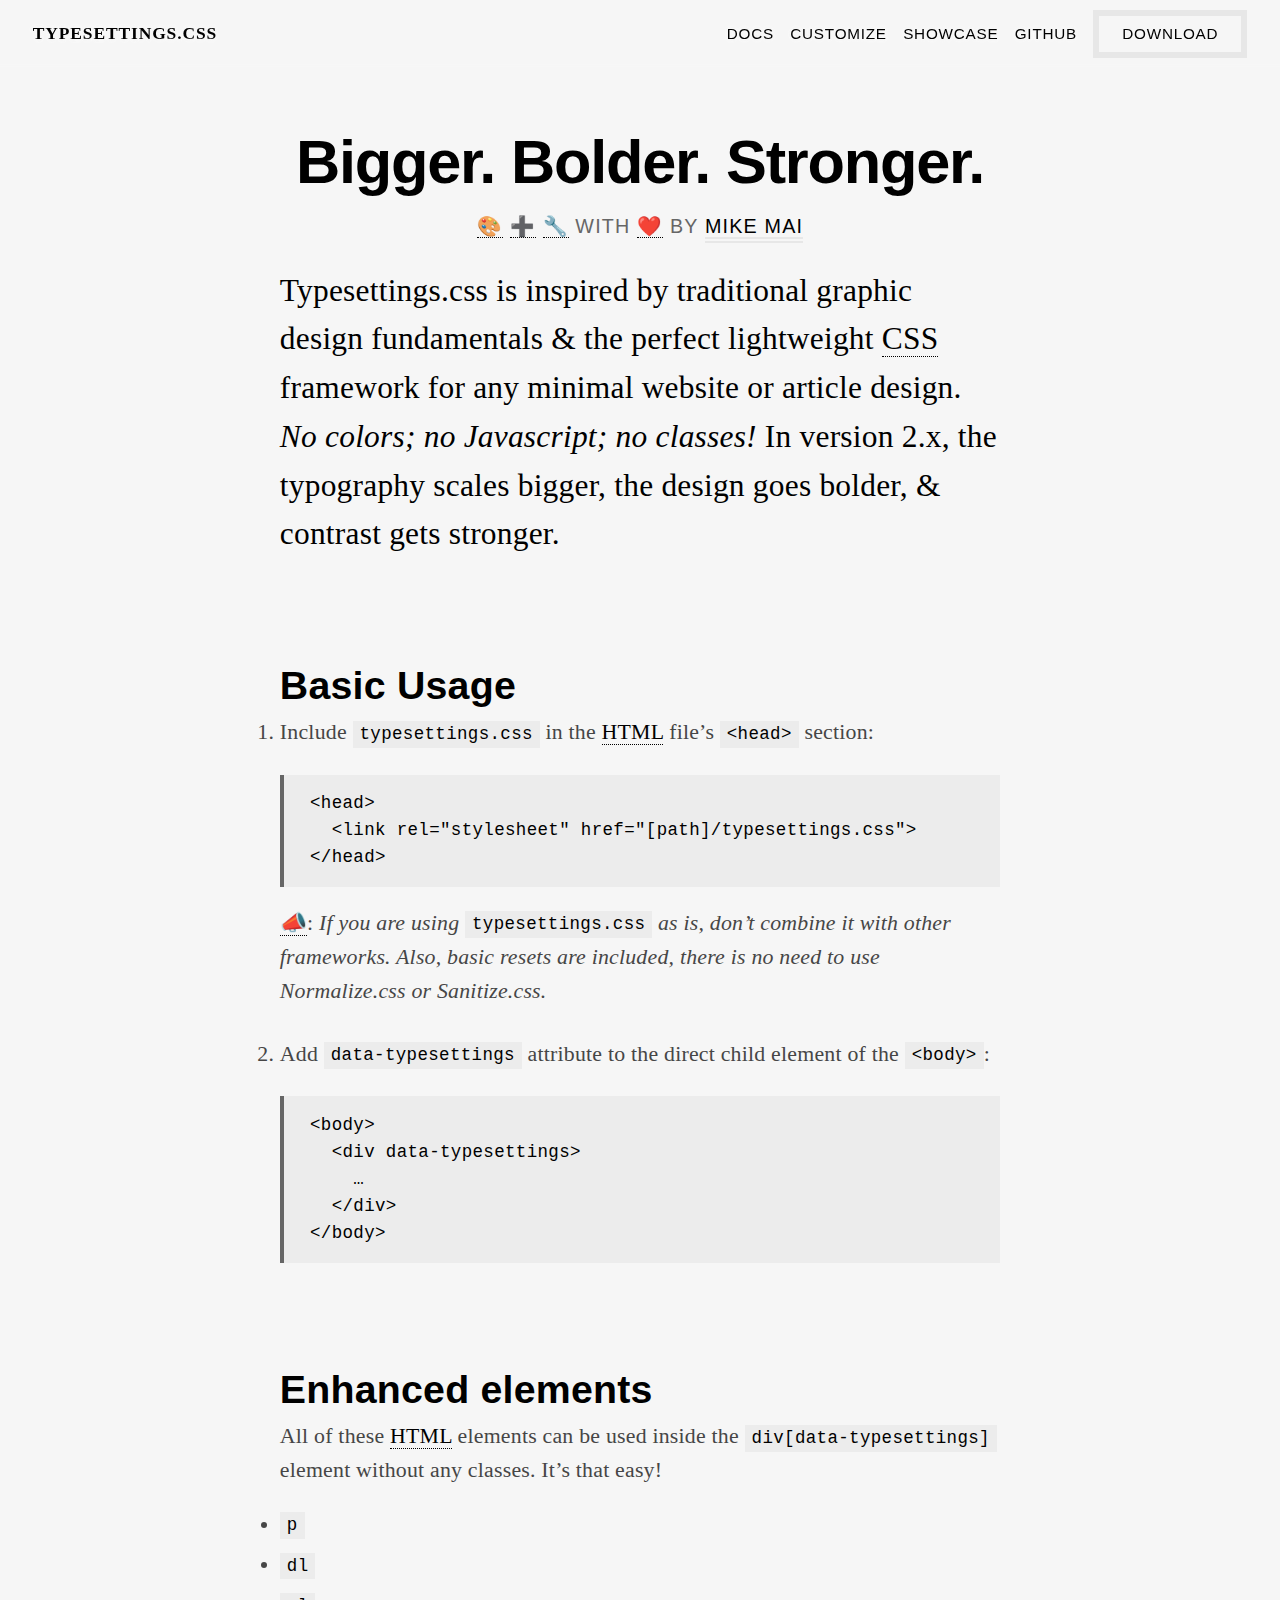
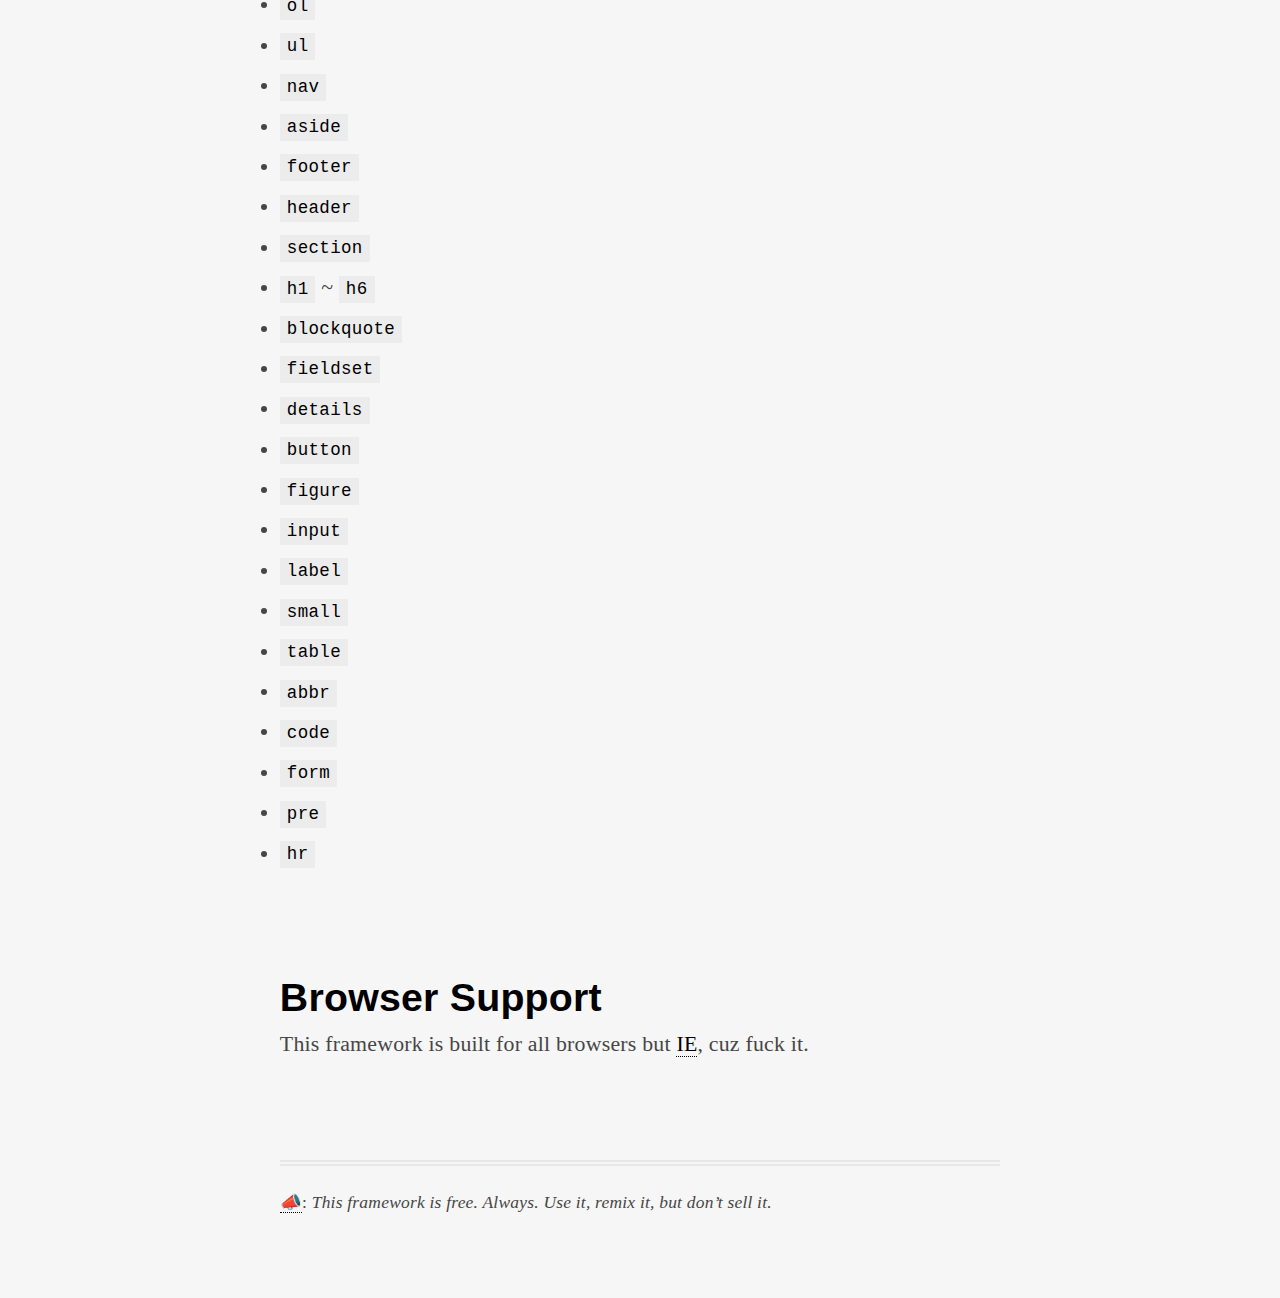
==== commit 3e5798b2: "fix: ughhh" ====
--- a/index.html
+++ b/index.html
@@ -7,10 +7,7 @@
   <meta name="viewport" content="width=device-width, initial-scale=1, minimum-scale=1, maximum-scale=3">
   <meta http-equiv="cleartype" content="on">
   <title>Typesettings.css | Minimal CSS Framework</title>
-  <link rel="preload" as="style" onload="this.rel = 'stylesheet'" href="src/styles/typesettings.css">
-  <noscript>
-    <link rel="stylesheet" onload="this.rel = 'stylesheet'" href="src/styles/typesettings.css">
-  </noscript>
+  <link rel="stylesheet" href="src/styles/typesettings.css">
   <meta name="description" content="Typesettings.css is inspired by traditional graphic design fundamentals and the perfect lightweight CSS framework for any minimal website or article design.">
 </head>
 <body>
@@ -68,7 +65,7 @@
           <ol data-comfortable>
             <li>
               <p>
-                Include <a href="https://mikemai.net/typesettings/css/typesettings-2.0-min.css" target="_blank">typesettings.css</a> in the <abbr aria-label="HyperText Markup Language">HTML</abbr> file&rsquo;s <code>&lt;head&gt;</code> section:
+                Include <code>typesettings.css</code> in the <abbr aria-label="HyperText Markup Language">HTML</abbr> file&rsquo;s <code>&lt;head&gt;</code> section:
               </p>
               <pre><code>&lt;head&gt;<br>&nbsp;&nbsp;&lt;link rel=&quot;stylesheet&quot; href=&quot;[path]/typesettings.css&quot;&gt;<br>&lt;/head&gt;</code></pre>
               <p>
@@ -182,10 +179,5 @@
       </article>
     </main>
   </div>
-  <script>
-    window.onload = function () {
-      console.log('Loaded')
-    }
-  </script>
 </body>
 </html>
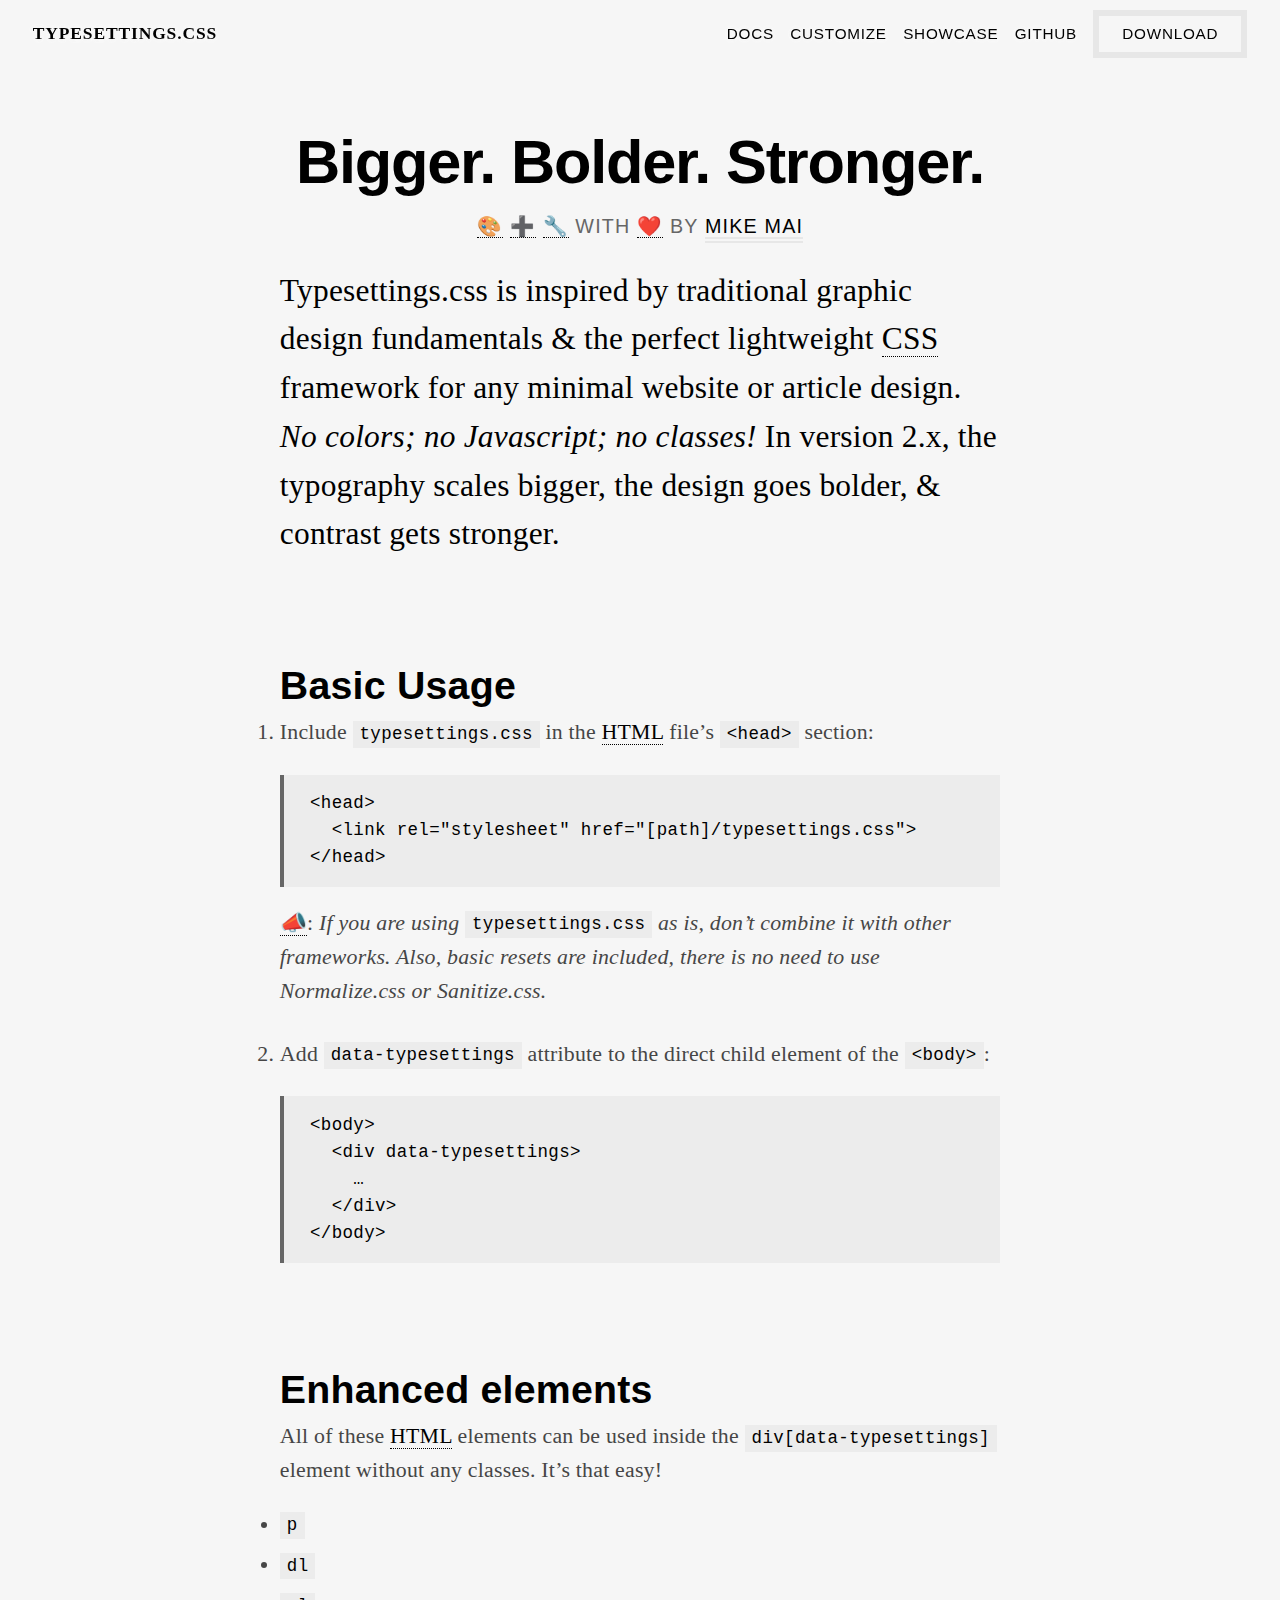
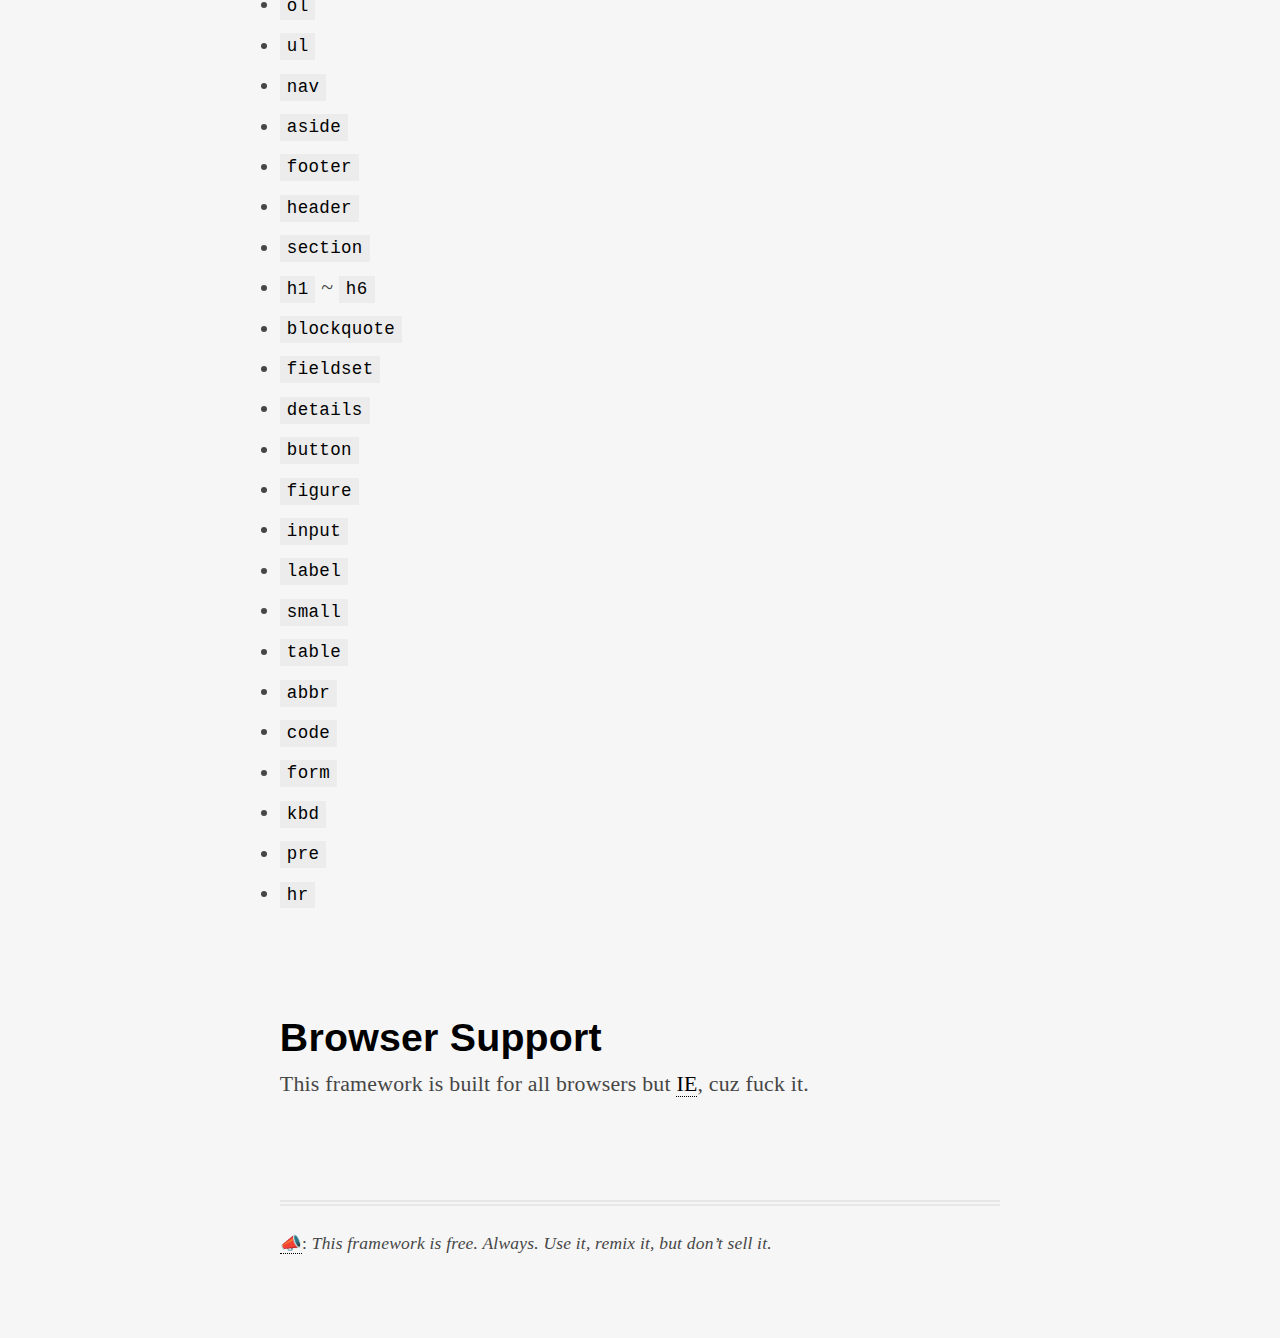
==== commit bbcbed48: "styles: add kbd support" ====
--- a/index.html
+++ b/index.html
@@ -155,6 +155,9 @@
               <code>form</code>
             </li>
             <li>
+              <code>kbd</code>
+            </li>
+            <li>
               <code>pre</code>
             </li>
             <li>
--- a/src/styles/typesettings.css
+++ b/src/styles/typesettings.css
@@ -1 +1 @@
-﻿:root{--ts-color-body: #464646;--ts-color-heading: black;--ts-color-link: var(--ts-color-heading);--ts-color-background: #f6f6f6;--ts-color-border: #e7e7e7;--ts-color-marker: #ffc50b;--ts-color-muted: #666;--ts-color-subtle: #ececec;--ts-font-family-serif: "Georgia", "Garamond", "Times", serif;--ts-font-family-sans: -apple-system, BlinkMacSystemFont, "Segoe UI", "Roboto", "Oxygen", "Ubuntu", "Cantarell", "Fira Sans", "Droid Sans", "Helvetica Neue", sans-serif;--ts-font-family-sans-alt: "Verdana", sans-serif;--ts-font-family-monospace: monospace, monospace;--ts-font-weight-bold: 800;--ts-font-weight-regular: 300;--ts-font-size: calc(15px + 0.25vw);--ts-font-size-xsmall: 0.7em;--ts-font-size-small: 0.8em;--ts-font-size-medium: 1em;--ts-font-size-large: 1.2em;--ts-font-size-xlarge: 1.4em;--ts-font-size-xxlarge: 1.8em;--ts-font-size-lede: var(--ts-font-size-large);--ts-paragraph-spacing: 0.9em;--ts-paragraph-indent: 1.5em;--ts-line-height-heading: 1.45;--ts-line-height-body: 1.55;--ts-border: 6px double var(--ts-color-border)}*,*:before,*:after{box-sizing:border-box;font-feature-settings:"kern";-webkit-font-kerning:normal;font-kerning:normal;-moz-osx-font-smoothing:grayscale !important;-webkit-font-smoothing:antialiased !important}body{margin:0}body>a:first-child{display:block;padding:.5em;text-align:center;font-weight:bold;border:2px dashed}body>a:first-child:not(:focus){position:absolute;width:1px;height:1px;margin:-1px;padding:0;white-space:nowrap;border:0;clip:rect(0 0 0 0);-webkit-clip-path:inset(50%);clip-path:inset(50%);overflow:hidden}:lang(en) q{quotes:"“" "”" "‘" "’"}:lang(zh-Hant) q,:lang(ja) q{quotes:"「" "」" "『" "』"}[data-typesettings]{min-height:100vh;color:var(--ts-color-body);line-height:var(--ts-line-height-body);letter-spacing:.01em;font-family:var(--ts-font-family-serif);font-weight:var(--ts-font-weight-regular);font-size:var(--ts-font-size);background-color:var(--ts-color-background)}@media(min-width: 50em){[data-typesettings]{font-size:calc(var(--ts-font-size) * 1.1)}}@media(min-width: 62.5em){[data-typesettings]{font-size:calc(var(--ts-font-size) * 1.2)}}[data-typesettings] a{text-decoration:none;border-bottom:var(--ts-border)}[data-typesettings] a:link{color:var(--ts-color-link)}[data-typesettings] a:visited{color:var(--ts-color-muted)}[data-typesettings] a:hover,[data-typesettings] a:visited:hover,[data-typesettings] a:focus{color:var(--ts-color-muted)}[data-typesettings] a:active{position:relative;top:1px}[data-typesettings] h1,[data-typesettings] h2,[data-typesettings] h3,[data-typesettings] h4,[data-typesettings] h5,[data-typesettings] h6,[data-typesettings] dt,[data-typesettings] thead th,[data-typesettings] figcaption,[data-typesettings] blockquote{font-family:var(--ts-font-family-sans)}[data-typesettings] h1,[data-typesettings] h2,[data-typesettings] h3,[data-typesettings] h4,[data-typesettings] h5,[data-typesettings] h6{margin-top:var(--ts-paragraph-spacing);color:var(--ts-color-heading);font-weight:var(--ts-font-weight-bold)}[data-typesettings] h1:first-child,[data-typesettings] h2:first-child,[data-typesettings] h3:first-child,[data-typesettings] h4:first-child,[data-typesettings] h5:first-child,[data-typesettings] h6:first-child{margin-top:0}[data-typesettings] h1:last-child,[data-typesettings] h2:last-child,[data-typesettings] h3:last-child,[data-typesettings] h4:last-child,[data-typesettings] h5:last-child,[data-typesettings] h6:last-child{margin-bottom:0}[data-typesettings] h2,[data-typesettings] h3,[data-typesettings] h4,[data-typesettings] h5,[data-typesettings] h6{margin-bottom:calc(var(--ts-paragraph-spacing) / -2);line-height:var(--ts-line-height-heading)}[data-typesettings] h1,[data-typesettings] h2{line-height:calc(var(--ts-line-height-heading) * 0.8);-webkit-hyphens:auto;-ms-hyphens:auto;hyphens:auto}[data-typesettings] h1{margin-bottom:0;font-size:var(--ts-font-size-xxlarge)}@media(min-width: 50em){[data-typesettings] h1{letter-spacing:-0.01em;font-size:calc(var(--ts-font-size-xxlarge) * 1.28)}}@media(min-width: 62.5em){[data-typesettings] h1{letter-spacing:-0.02em;font-size:calc(var(--ts-font-size-xxlarge) * 1.56)}}[data-typesettings] h1:first-child{text-align:center}[data-typesettings] h1:first-child+h2{margin-bottom:0;color:var(--ts-color-muted);letter-spacing:.06em;text-transform:uppercase;text-align:center;font-family:var(--ts-font-family-sans-alt);font-weight:var(--ts-font-weight-regular);font-size:var(--ts-font-size-xsmall)}@media(min-width: 50em){[data-typesettings] h1:first-child+h2{font-size:calc(var(--ts-font-size-xsmall) * 1.14)}}@media(min-width: 62.5em){[data-typesettings] h1:first-child+h2{font-size:calc(var(--ts-font-size-xsmall) * 1.29)}}[data-typesettings] h1:first-child+h2+p{color:var(--ts-color-heading);font-size:var(--ts-font-size-lede)}@media(min-width: 50em){[data-typesettings] h1:first-child+h2+p{font-size:calc(var(--ts-font-size-lede) * 1.1)}}@media(min-width: 62.5em){[data-typesettings] h1:first-child+h2+p{font-size:calc(var(--ts-font-size-lede) * 1.2)}}[data-typesettings] h2{font-size:var(--ts-font-size-xlarge)}@media(min-width: 50em){[data-typesettings] h2{font-size:calc(var(--ts-font-size-xlarge) * 1.29)}}@media(min-width: 62.5em){[data-typesettings] h2{letter-spacing:-0.01em;font-size:calc(var(--ts-font-size-xlarge) * 1.57)}}[data-typesettings] h3{font-size:var(--ts-font-size-large)}@media(min-width: 50em){[data-typesettings] h3{font-size:calc(var(--ts-font-size-large) * 1.17)}}@media(min-width: 62.5em){[data-typesettings] h3{font-size:calc(var(--ts-font-size-large) * 1.5)}}[data-typesettings] h4{font-size:var(--ts-font-size-medium)}@media(min-width: 50em){[data-typesettings] h4{font-size:calc(var(--ts-font-size-medium) * 1.1)}}@media(min-width: 62.5em){[data-typesettings] h4{font-size:calc(var(--ts-font-size-medium) * 1.4)}}[data-typesettings] h5{margin-top:calc(var(--ts-paragraph-spacing) * 1.28);font-size:var(--ts-font-size-small)}@media(min-width: 50em){[data-typesettings] h5{margin-top:calc(var(--ts-paragraph-spacing) * 1.11);font-size:calc(var(--ts-font-size-small) * 1.125)}}@media(min-width: 62.5em){[data-typesettings] h5{font-size:calc(var(--ts-font-size-small) * 1.375)}}[data-typesettings] h6{margin-top:calc(var(--ts-paragraph-spacing) * 1.44);text-transform:uppercase;letter-spacing:.01em;font-size:var(--ts-font-size-xsmall)}@media(min-width: 50em){[data-typesettings] h6{margin-top:calc(var(--ts-paragraph-spacing) * 1.28)}}@media(min-width: 62.5em){[data-typesettings] h6{margin-top:calc(var(--ts-paragraph-spacing) * 1.11);font-size:calc(var(--ts-font-size-xsmall) * 1.14)}}[data-typesettings] header[role=banner] p:first-of-type:first-letter{float:left;-webkit-margin-end:.15em;margin-inline-end:.15em;padding:0 .2em;line-height:calc(var(--ts-line-height-body) * 0.95);text-transform:uppercase;font-weight:var(--ts-font-weight-bold);font-size:calc(var(--ts-font-size-lede) * 2.2);border:var(--ts-border)}[dir=rtl] [data-typesettings] header[role=banner] p:first-of-type:first-letter{float:right}@-moz-document url-prefix(){[data-typesettings] header[role=banner] p:first-of-type:first-letter{padding:.3em .2em}}[data-typesettings] p,[data-typesettings] dl,[data-typesettings] hr,[data-typesettings] ol,[data-typesettings] ul,[data-typesettings] nav,[data-typesettings] footer,[data-typesettings] details,[data-typesettings] fieldset,[data-typesettings] progress,[data-typesettings] article aside{margin-top:var(--ts-paragraph-spacing);-webkit-margin-end:0;margin-inline-end:0;margin-bottom:0;-webkit-margin-start:0;margin-inline-start:0}[data-typesettings] p:first-child,[data-typesettings] dl:first-child,[data-typesettings] hr:first-child,[data-typesettings] ol:first-child,[data-typesettings] ul:first-child,[data-typesettings] nav:first-child,[data-typesettings] footer:first-child,[data-typesettings] details:first-child,[data-typesettings] fieldset:first-child,[data-typesettings] progress:first-child,[data-typesettings] article aside:first-child{margin-top:0}[data-typesettings] blockquote,[data-typesettings] figure,[data-typesettings] header,[data-typesettings] form,[data-typesettings] pre{margin-top:calc(var(--ts-paragraph-spacing) * 1.25);-webkit-margin-end:0;margin-inline-end:0;margin-bottom:0;-webkit-margin-start:0;margin-inline-start:0}[data-typesettings] blockquote:first-child,[data-typesettings] figure:first-child,[data-typesettings] header:first-child,[data-typesettings] form:first-child,[data-typesettings] pre:first-child{margin-top:0}[data-typesettings] ul,[data-typesettings] ol{padding:0}[data-typesettings] ul ul,[data-typesettings] ul ol,[data-typesettings] ol ul,[data-typesettings] ol ol{margin-top:0;-webkit-padding-start:var(--ts-paragraph-indent);padding-inline-start:var(--ts-paragraph-indent)}[data-typesettings] li{margin-top:calc(var(--ts-paragraph-spacing) / 3)}[data-typesettings] li:first-child{margin-top:0}[data-typesettings] ol[data-comfortable] li,[data-typesettings] ul[data-comfortable] li{margin-top:calc(var(--ts-paragraph-spacing) * 1.5)}[data-typesettings] ol[data-comfortable] li:first-child,[data-typesettings] ul[data-comfortable] li:first-child{margin-top:0}[data-typesettings] dt{margin-top:calc(var(--ts-paragraph-spacing) / 2);font-weight:var(--ts-font-weight-bold)}[data-typesettings] dt:first-child{margin-top:0}[data-typesettings] dd{margin:0;-webkit-padding-start:var(--ts-paragraph-indent);padding-inline-start:var(--ts-paragraph-indent);letter-spacing:-0.02em;font-family:var(--ts-font-family-monospace);font-size:var(--ts-font-size-small);border-left:var(--ts-border)}[dir=rtl] [data-typesettings] dd{border-right:var(--ts-border);border-left:none}[data-typesettings] figure{display:block;width:100%;text-align:center}[data-typesettings] figure img{max-width:100%;height:auto}[data-typesettings] figure>div{position:relative;padding-bottom:56.25%;padding-top:30px;height:0;overflow:hidden}[data-typesettings] figure>div iframe,[data-typesettings] figure>div object,[data-typesettings] figure>div embed{position:absolute;top:0;left:0;width:100%;height:100%}[data-typesettings] figure figcaption{margin-top:calc(var(--ts-paragraph-spacing) / 4);color:var(--ts-color-muted);font-size:var(--ts-font-size-xsmall)}[data-typesettings] blockquote{padding:var(--ts-paragraph-spacing) var(--ts-paragraph-indent);color:var(--ts-color-heading);font-weight:var(--ts-font-weight-bold);border-top:var(--ts-border);border-bottom:var(--ts-border)}[data-typesettings] blockquote p{font-size:var(--ts-font-size-large)}@media(min-width: 50em){[data-typesettings] blockquote p{font-size:calc(var(--ts-font-size-large) * 1.08)}}@media(min-width: 62.5em){[data-typesettings] blockquote p{font-size:calc(var(--ts-font-size-large) * 1.25)}}[data-typesettings] blockquote q:before,[data-typesettings] blockquote q:after{color:var(--ts-color-muted);font-family:var(--ts-font-family-serif);font-weight:var(--ts-font-weight-bold)}:lang(en):not([dir=rtl]) [data-typesettings] blockquote p{max-width:30ch}:lang(en):not([dir=rtl]) [data-typesettings] blockquote q:before,:lang(en):not([dir=rtl]) [data-typesettings] blockquote q:after{z-index:0}:lang(en):not([dir=rtl]) [data-typesettings] blockquote q:before{position:absolute;transform:translateX(-105%)}[dir=rtl] :lang(en):not([dir=rtl]) [data-typesettings] blockquote q:before{transform:translateX(105%)}:lang(en):not([dir=rtl]) [data-typesettings] blockquote q:after{transform:translateX(5%)}[dir=rtl] :lang(en):not([dir=rtl]) [data-typesettings] blockquote q:after{transform:translateX(-5%)}:lang(en):not([dir=rtl]) [data-typesettings] blockquote q q:before,:lang(en):not([dir=rtl]) [data-typesettings] blockquote q q:after{position:static;transform:none}[data-typesettings] code{padding:.2em .4em;color:var(--ts-color-heading);letter-spacing:.02em;vertical-align:baseline;font-size:var(--ts-font-size-small);font-style:normal;background-color:var(--ts-color-subtle)}[data-typesettings] pre{white-space:nowrap}[data-typesettings] pre code{display:block;max-height:80vh;margin:0;padding:var(--ts-paragraph-spacing) var(--ts-paragraph-indent);white-space:inherit;overflow:auto;-webkit-overflow-scrolling:touch;border-left:4px solid var(--ts-color-muted)}[data-typesettings] hr{display:block;height:1px;padding:0;border:0;border-top:var(--ts-border)}[data-typesettings] address{display:inline-block}[data-typesettings] small{font-size:var(--ts-font-size-small)}[data-typesettings] mark{background-color:var(--ts-color-marker)}[data-typesettings] abbr{position:relative;color:var(--ts-color-heading);cursor:help;border-bottom:1px dotted}[data-typesettings] abbr:after{content:attr(aria-label);display:none;position:absolute;top:0;left:50%;transform:translate3d(-50%, -100%, 0);padding:.2em .4em;color:var(--ts-color-background);line-height:var(--ts-line-height-heading);-webkit-hyphens:none;-ms-hyphens:none;hyphens:none;font-family:var(--ts-font-family-sans-alt);font-size:var(--ts-font-size-xsmall);border:2px solid var(--ts-color-background);background-color:var(--ts-color-heading)}[data-typesettings] abbr:hover:after{display:block}[data-typesettings] button,[data-typesettings] input,[data-typesettings] optgroup,[data-typesettings] select,[data-typesettings] textarea{margin:0;line-height:var(--ts-line-height-heading);font-size:var(--ts-font-size-medium)}[data-typesettings] input,[data-typesettings] optgroup,[data-typesettings] select,[data-typesettings] textarea{font-family:var(--ts-font-family-monospace)}[data-typesettings] input[type=text],[data-typesettings] input[type=color],[data-typesettings] input[type=date],[data-typesettings] input[type=datetime-local],[data-typesettings] input[type=email],[data-typesettings] input[type=month],[data-typesettings] input[type=number],[data-typesettings] input[type=password],[data-typesettings] input[type=search],[data-typesettings] input[type=tel],[data-typesettings] input[type=time],[data-typesettings] input[type=url],[data-typesettings] input[type=week],[data-typesettings] textarea,[data-typesettings] optgroup,[data-typesettings] select{padding:1px 7px 2px 7px}[data-typesettings] input[type=text],[data-typesettings] input[type=color],[data-typesettings] input[type=date],[data-typesettings] input[type=datetime-local],[data-typesettings] input[type=email],[data-typesettings] input[type=month],[data-typesettings] input[type=number],[data-typesettings] input[type=password],[data-typesettings] input[type=search],[data-typesettings] input[type=tel],[data-typesettings] input[type=time],[data-typesettings] input[type=url],[data-typesettings] input[type=week],[data-typesettings] textarea{display:inline-flex;max-width:100%;border-width:1px;border-style:solid;border-color:#d8d8d8 #d1d1d1 #bababa}[data-typesettings] button,[data-typesettings] input{overflow:visible}[data-typesettings] button,[data-typesettings] select{text-transform:none}[data-typesettings] button,[data-typesettings] [type=button],[data-typesettings] [type=reset],[data-typesettings] [type=submit],[data-typesettings] ::-webkit-file-upload-button{letter-spacing:-0.02em;cursor:pointer;font-family:var(--ts-font-family-monospace);font-weight:var(--ts-font-weight-regular);-webkit-appearance:button}[data-typesettings] button::-moz-focus-inner,[data-typesettings] [type=button]::-moz-focus-inner,[data-typesettings] [type=reset]::-moz-focus-inner,[data-typesettings] [type=submit]::-moz-focus-inner{padding:0;border-style:none}[data-typesettings] button:-moz-focusring,[data-typesettings] [type=button]:-moz-focusring,[data-typesettings] [type=reset]:-moz-focusring,[data-typesettings] [type=submit]:-moz-focusring{outline:1px dotted ButtonText}[data-typesettings] form{font-size:var(--ts-font-size-small)}[data-typesettings] fieldset{padding:var(--ts-paragraph-spacing) calc(var(--ts-paragraph-indent) * 1.5) var(--ts-paragraph-spacing) calc(var(--ts-paragraph-indent) * 1.5);border:var(--ts-border);background-color:var(--ts-color-subtle)}[data-typesettings] legend{display:table;max-width:100%;margin:0 -3px;padding:1px 3px;color:inherit;white-space:normal;line-height:1;text-transform:uppercase;letter-spacing:.05rem;font-family:var(--ts-font-family-monospace);font-weight:var(--ts-font-weight-bold);font-size:var(--ts-font-size-xsmall)}[data-typesettings] legend+*{margin-top:0}[data-typesettings] textarea{width:100%;overflow:auto}[data-typesettings] [type=checkbox],[data-typesettings] [type=radio]{padding:0}[data-typesettings] [type=number]::-webkit-inner-spin-button,[data-typesettings] [type=number]::-webkit-outer-spin-button{height:auto}[data-typesettings] [type=search]{outline-offset:-2px;-webkit-appearance:textfield}[data-typesettings] [type=search]::-webkit-search-decoration{-webkit-appearance:none}[data-typesettings] label{cursor:pointer;letter-spacing:-0.02em;font-family:var(--ts-font-family-monospace)}[data-typesettings] progress{width:100%}[data-typesettings] summary{display:flex;align-items:center;position:relative;z-index:0;cursor:pointer;-webkit-user-select:none;-moz-user-select:none;-ms-user-select:none;user-select:none;outline:none}[data-typesettings] summary::-webkit-details-marker{display:none}[data-typesettings] summary:before{content:"❯";position:absolute;top:50%;left:0;transform:translate3d(calc(-100% - var(--ts-paragraph-indent) / 2), -50%, 0) rotate(90deg);color:var(--ts-color-muted);font-size:.8em}[dir=rtl] [data-typesettings] summary:before{right:0;left:auto;transform:translate3d(calc(100% + var(--ts-paragraph-indent) / 2), -50%, 0) rotate(90deg)}[data-typesettings] summary:focus{border:1px dashed var(--ts-color-muted)}[data-typesettings] details[open]>summary{margin-bottom:calc(var(--ts-paragraph-spacing) / -2)}[data-typesettings] details[open]>summary:before{transform:translate3d(calc(-100% - var(--ts-paragraph-indent) / 2), -50%, 0) rotate(270deg)}[dir=rtl] [data-typesettings] details[open]>summary:before{transform:translate3d(calc(100% + var(--ts-paragraph-indent) / 2), -50%, 0) rotate(270deg)}[data-typesettings] template,[data-typesettings] [hidden]{display:none}[data-typesettings] table{min-width:calc(100% + var(--ts-paragraph-indent));-webkit-margin-end:calc(var(--ts-paragraph-indent) / -2);margin-inline-end:calc(var(--ts-paragraph-indent) / -2);-webkit-margin-start:calc(var(--ts-paragraph-indent) / -2);margin-inline-start:calc(var(--ts-paragraph-indent) / -2);font-family:var(--ts-font-family-monospace);font-size:var(--ts-font-size-xsmall)}[data-typesettings] tbody tr:hover{background-color:var(--ts-color-subtle)}[data-typesettings] th,[data-typesettings] td{padding-top:calc(var(--ts-paragraph-spacing) / 2);-webkit-padding-end:calc(var(--ts-paragraph-indent) / 2);padding-inline-end:calc(var(--ts-paragraph-indent) / 2);padding-bottom:calc(var(--ts-paragraph-spacing) / 2);-webkit-padding-start:calc(var(--ts-paragraph-indent) / 2);padding-inline-start:calc(var(--ts-paragraph-indent) / 2);text-align:start;vertical-align:baseline;border-bottom:2px solid var(--ts-color-border)}[data-typesettings] th:first-child,[data-typesettings] td:first-child{white-space:nowrap}[data-typesettings] th{padding-top:0;color:var(--ts-color-heading);white-space:nowrap;font-weight:var(--ts-font-weight-bold)}[data-typesettings] thead th{border-bottom-color:currentColor}[data-typesettings] article aside{padding:calc(var(--ts-paragraph-spacing) / 2);border:var(--ts-border)}@media(min-width: 50em){[data-typesettings] article aside{transform:translateY(calc(var(--ts-paragraph-spacing) / 6));float:right;width:10em;-webkit-margin-start:var(--ts-paragraph-indent);margin-inline-start:var(--ts-paragraph-indent);margin-bottom:calc(var(--ts-paragraph-spacing) / 2);background-color:var(--ts-color-background)}[dir=rtl] [data-typesettings] article aside{float:left}}[data-typesettings] article aside>*{font-size:var(--ts-font-size-small)}[data-typesettings] *+section,[data-typesettings] section+hr{margin-top:calc(var(--ts-paragraph-spacing) * 5)}[data-typesettings] *+section *+section,[data-typesettings] *+section section+hr,[data-typesettings] section+hr *+section,[data-typesettings] section+hr section+hr{margin-top:calc(var(--ts-paragraph-spacing) * 3)}[data-typesettings] *+section>*[id]:first-child,[data-typesettings] section+hr>*[id]:first-child{margin-top:-5rem;padding-top:5rem}[data-typesettings] header[role=banner]{-webkit-filter:invert(100%);filter:invert(100%);-webkit-margin-end:-5vw;margin-inline-end:-5vw;-webkit-margin-start:-5vw;margin-inline-start:-5vw;padding-top:calc(var(--ts-paragraph-spacing) * 3);-webkit-padding-end:5vw;padding-inline-end:5vw;padding-bottom:calc(var(--ts-paragraph-spacing) * 3);-webkit-padding-start:5vw;padding-inline-start:5vw;color:var(--ts-color-body);background-color:var(--ts-color-background)}[data-typesettings] header[role=banner] img:not([src*=".svg"]),[data-typesettings] header[role=banner] video,[data-typesettings] header[role=banner] embed,[data-typesettings] header[role=banner] iframe{-webkit-filter:invert(100%);filter:invert(100%)}[data-typesettings] nav{text-align:center}@media(min-width: 37.5em){[data-typesettings] nav{text-align:start;line-height:var(--ts-line-height-heading)}}[data-typesettings] nav ul{display:flex;align-items:baseline;flex-wrap:wrap;list-style:none}[data-typesettings] nav ul li{flex-grow:1;margin-top:0;-webkit-margin-end:0;margin-inline-end:0}@media(min-width: 37.5em){[data-typesettings] nav ul li{-webkit-margin-end:calc(var(--ts-paragraph-indent) / 2);margin-inline-end:calc(var(--ts-paragraph-indent) / 2)}}@media(min-width: 37.5em){[data-typesettings] nav ul li{flex-grow:0}}[data-typesettings] nav ul li:last-child{-webkit-margin-end:0;margin-inline-end:0}[data-typesettings] nav ul li ul{padding:0}@media(min-width: 37.5em){[data-typesettings] nav ul li ul li:last-child>a{padding:calc(var(--ts-paragraph-spacing) / 2) var(--ts-paragraph-indent);border:6px solid var(--ts-color-border);background-color:var(--ts-color-background)}}[data-typesettings] nav>ul{position:relative;right:50%;left:50%;width:100vw;-webkit-margin-end:-50vw;margin-inline-end:-50vw;-webkit-margin-start:-50vw;margin-inline-start:-50vw;justify-content:space-between;padding-top:calc(var(--ts-paragraph-spacing) / 2);-webkit-padding-end:var(--ts-paragraph-indent);padding-inline-end:var(--ts-paragraph-indent);padding-bottom:calc(var(--ts-paragraph-spacing) / 2);-webkit-padding-start:var(--ts-paragraph-indent);padding-inline-start:var(--ts-paragraph-indent);-webkit-backdrop-filter:blur(0.1em);backdrop-filter:blur(0.1em)}[data-typesettings] nav>ul:before{content:"";position:absolute;top:0;right:0;z-index:-1;width:100%;height:100%;background-color:var(--ts-color-background);opacity:.8}[data-typesettings] nav a{display:inline-flex;padding:calc(var(--ts-paragraph-spacing) / 2) calc(var(--ts-paragraph-indent) / 2);letter-spacing:.05em;text-transform:uppercase;text-shadow:0 0 .1em var(--ts-color-background),.1em 0 .1em var(--ts-color-background),0 .1em .1em var(--ts-color-background),0 -0.1em .1em var(--ts-color-background),-0.1em 0 .1em var(--ts-color-background);font-family:var(--ts-font-family-sans-alt);font-size:var(--ts-font-size-xsmall);border:none}@media(min-width: 37.5em){[data-typesettings] nav a{padding:0}}[data-typesettings] nav a:visited{color:var(--ts-color-link)}[data-typesettings] nav h1{font-family:var(--ts-font-family-heading);font-size:var(--ts-font-size-small)}[data-typesettings] nav h1 a{font-family:inherit;font-size:inherit}[data-typesettings]>nav:first-child{position:-webkit-sticky;position:sticky;top:0;z-index:99999}[data-typesettings] main{position:relative;right:50%;left:50%;width:100vw;-webkit-margin-end:-50vw;margin-inline-end:-50vw;-webkit-margin-start:-50vw;margin-inline-start:-50vw;padding-top:calc(var(--ts-paragraph-spacing) * 3);-webkit-padding-end:10vw;padding-inline-end:10vw;padding-bottom:calc(var(--ts-paragraph-spacing) * 4);-webkit-padding-start:10vw;padding-inline-start:10vw}[data-typesettings] article{max-width:75em;margin:0 auto}[data-typesettings] main:after,[data-typesettings] article:after,[data-typesettings] section:after{display:block;content:"";clear:both}[data-typesettings][data-typesettings*=dark]{-webkit-filter:invert(100%);filter:invert(100%);color:var(--ts-color-body) !important;background-color:var(--ts-color-background) !important}[data-typesettings][data-typesettings*=dark] img:not([src*=".svg"]),[data-typesettings][data-typesettings*=dark] video,[data-typesettings][data-typesettings*=dark] embed,[data-typesettings][data-typesettings*=dark] iframe{-webkit-filter:invert(100%);filter:invert(100%)}[data-typesettings][data-typesettings*=sans-serif]{letter-spacing:-0.01em;font-family:var(--ts-font-family-sans)}@media(min-width: 50em){[data-typesettings][data-typesettings*=sans-serif]{font-size:var(--ts-font-size)}}@media(min-width: 62.5em){[data-typesettings][data-typesettings*=sans-serif]{font-size:calc(var(--ts-font-size) * 1.1)}}[data-typesettings][data-typesettings*=sans-serif] h1,[data-typesettings][data-typesettings*=sans-serif] h2,[data-typesettings][data-typesettings*=sans-serif] h3,[data-typesettings][data-typesettings*=sans-serif] h4,[data-typesettings][data-typesettings*=sans-serif] h5,[data-typesettings][data-typesettings*=sans-serif] h6,[data-typesettings][data-typesettings*=sans-serif] dt,[data-typesettings][data-typesettings*=sans-serif] legend figcaption,[data-typesettings][data-typesettings*=sans-serif] blockquote{font-family:var(--ts-font-family-serif)}[data-typesettings][data-typesettings*=indented] p:first-of-type{text-indent:0}[data-typesettings][data-typesettings*=indented] p+p,[data-typesettings][data-typesettings*=indented] figure+p,[data-typesettings][data-typesettings*=indented] blockquote+p,[data-typesettings][data-typesettings*=indented] aside+p,[data-typesettings][data-typesettings*=indented] pre+p,[data-typesettings][data-typesettings*=indented] ul+p,[data-typesettings][data-typesettings*=indented] ol+p{text-indent:var(--ts-paragraph-indent)}[data-typesettings][data-typesettings*=indented] p+p{margin-top:0}@media(min-width: 50em){[data-typesettings][data-typesettings*=indented] p+aside,[data-typesettings][data-typesettings*=indented] aside+p{margin-top:0}}@media(min-width: 50em){[data-typesettings][data-typesettings*=golden]{-webkit-padding-end:19vw;padding-inline-end:19vw;-webkit-padding-start:19vw;padding-inline-start:19vw}[data-typesettings][data-typesettings*=golden] article{max-width:66ch}}/*# sourceMappingURL=typesettings.css.map */
+﻿:root{--ts-color-body: #464646;--ts-color-heading: black;--ts-color-link: var(--ts-color-heading);--ts-color-background: #f6f6f6;--ts-color-border: #e7e7e7;--ts-color-muted: #666;--ts-color-subtle: #ececec;--ts-font-family-serif: "Georgia", "Garamond", "Times", serif;--ts-font-family-sans: -apple-system, BlinkMacSystemFont, "Segoe UI", "Roboto", "Oxygen", "Ubuntu", "Cantarell", "Fira Sans", "Droid Sans", "Helvetica Neue", sans-serif;--ts-font-family-sans-alt: "Verdana", sans-serif;--ts-font-family-monospace: monospace, monospace;--ts-font-weight-bold: 800;--ts-font-weight-regular: 300;--ts-font-size: calc(15px + 0.25vw);--ts-font-size-xsmall: 0.7em;--ts-font-size-small: 0.8em;--ts-font-size-medium: 1em;--ts-font-size-large: 1.2em;--ts-font-size-xlarge: 1.4em;--ts-font-size-xxlarge: 1.8em;--ts-font-size-lede: var(--ts-font-size-large);--ts-paragraph-spacing: 0.9em;--ts-paragraph-indent: 1.5em;--ts-line-height-heading: 1.45;--ts-line-height-body: 1.55;--ts-border: 6px double var(--ts-color-border)}*,*:before,*:after{box-sizing:border-box;font-feature-settings:"kern";-webkit-font-kerning:normal;font-kerning:normal;-moz-osx-font-smoothing:grayscale !important;-webkit-font-smoothing:antialiased !important}body{margin:0}body>a:first-child{display:block;padding:.5em;text-align:center;font-weight:bold;border:2px dashed}body>a:first-child:not(:focus){position:absolute;width:1px;height:1px;margin:-1px;padding:0;white-space:nowrap;border:0;clip:rect(0 0 0 0);-webkit-clip-path:inset(50%);clip-path:inset(50%);overflow:hidden}:lang(en) q{quotes:"“" "”" "‘" "’"}:lang(zh-Hant) q,:lang(ja) q{quotes:"「" "」" "『" "』"}[data-typesettings]{min-height:100vh;color:var(--ts-color-body);line-height:var(--ts-line-height-body);letter-spacing:.01em;font-family:var(--ts-font-family-serif);font-weight:var(--ts-font-weight-regular);font-size:var(--ts-font-size);background-color:var(--ts-color-background)}@media(min-width: 50em){[data-typesettings]{font-size:calc(var(--ts-font-size) * 1.1)}}@media(min-width: 62.5em){[data-typesettings]{font-size:calc(var(--ts-font-size) * 1.2)}}[data-typesettings] a{text-decoration:none;border-bottom:var(--ts-border)}[data-typesettings] a:link{color:var(--ts-color-link)}[data-typesettings] a:visited{color:var(--ts-color-muted)}[data-typesettings] a:hover,[data-typesettings] a:visited:hover,[data-typesettings] a:focus{color:var(--ts-color-muted)}[data-typesettings] a:active{position:relative;top:1px}[data-typesettings] h1,[data-typesettings] h2,[data-typesettings] h3,[data-typesettings] h4,[data-typesettings] h5,[data-typesettings] h6,[data-typesettings] dt,[data-typesettings] thead th,[data-typesettings] figcaption,[data-typesettings] blockquote{font-family:var(--ts-font-family-sans)}[data-typesettings] h1,[data-typesettings] h2,[data-typesettings] h3,[data-typesettings] h4,[data-typesettings] h5,[data-typesettings] h6{margin-top:var(--ts-paragraph-spacing);color:var(--ts-color-heading);font-weight:var(--ts-font-weight-bold)}[data-typesettings] h1:first-child,[data-typesettings] h2:first-child,[data-typesettings] h3:first-child,[data-typesettings] h4:first-child,[data-typesettings] h5:first-child,[data-typesettings] h6:first-child{margin-top:0}[data-typesettings] h1:last-child,[data-typesettings] h2:last-child,[data-typesettings] h3:last-child,[data-typesettings] h4:last-child,[data-typesettings] h5:last-child,[data-typesettings] h6:last-child{margin-bottom:0}[data-typesettings] h2,[data-typesettings] h3,[data-typesettings] h4,[data-typesettings] h5,[data-typesettings] h6{margin-bottom:calc(var(--ts-paragraph-spacing) / -2);line-height:var(--ts-line-height-heading)}[data-typesettings] h1,[data-typesettings] h2{line-height:calc(var(--ts-line-height-heading) * 0.8);-webkit-hyphens:auto;-ms-hyphens:auto;hyphens:auto}[data-typesettings] h1{margin-bottom:0;font-size:var(--ts-font-size-xxlarge)}@media(min-width: 50em){[data-typesettings] h1{letter-spacing:-0.01em;font-size:calc(var(--ts-font-size-xxlarge) * 1.28)}}@media(min-width: 62.5em){[data-typesettings] h1{letter-spacing:-0.02em;font-size:calc(var(--ts-font-size-xxlarge) * 1.56)}}[data-typesettings] h1:first-child~h2:first-of-type{margin-bottom:0;color:var(--ts-color-muted);letter-spacing:.06em;text-transform:uppercase;font-family:var(--ts-font-family-sans-alt);font-weight:var(--ts-font-weight-regular);font-size:var(--ts-font-size-xsmall)}@media(min-width: 50em){[data-typesettings] h1:first-child~h2:first-of-type{font-size:calc(var(--ts-font-size-xsmall) * 1.14)}}@media(min-width: 62.5em){[data-typesettings] h1:first-child~h2:first-of-type{font-size:calc(var(--ts-font-size-xsmall) * 1.29)}}[data-typesettings] h1:first-child~p:first-of-type{color:var(--ts-color-heading);font-size:var(--ts-font-size-lede)}@media(min-width: 50em){[data-typesettings] h1:first-child~p:first-of-type{font-size:calc(var(--ts-font-size-lede) * 1.1)}}@media(min-width: 62.5em){[data-typesettings] h1:first-child~p:first-of-type{font-size:calc(var(--ts-font-size-lede) * 1.2)}}[data-typesettings] header h1:first-child{text-align:center}[data-typesettings] header h1:first-child+h2{text-align:center}[data-typesettings] h2{font-size:var(--ts-font-size-xlarge)}@media(min-width: 50em){[data-typesettings] h2{font-size:calc(var(--ts-font-size-xlarge) * 1.29)}}@media(min-width: 62.5em){[data-typesettings] h2{letter-spacing:-0.01em;font-size:calc(var(--ts-font-size-xlarge) * 1.57)}}[data-typesettings] h3{font-size:var(--ts-font-size-large)}@media(min-width: 50em){[data-typesettings] h3{font-size:calc(var(--ts-font-size-large) * 1.17)}}@media(min-width: 62.5em){[data-typesettings] h3{font-size:calc(var(--ts-font-size-large) * 1.5)}}[data-typesettings] h4{font-size:var(--ts-font-size-medium)}@media(min-width: 50em){[data-typesettings] h4{font-size:calc(var(--ts-font-size-medium) * 1.1)}}@media(min-width: 62.5em){[data-typesettings] h4{font-size:calc(var(--ts-font-size-medium) * 1.4)}}[data-typesettings] h5{margin-top:calc(var(--ts-paragraph-spacing) * 1.28);font-size:var(--ts-font-size-small)}@media(min-width: 50em){[data-typesettings] h5{margin-top:calc(var(--ts-paragraph-spacing) * 1.11);font-size:calc(var(--ts-font-size-small) * 1.125)}}@media(min-width: 62.5em){[data-typesettings] h5{font-size:calc(var(--ts-font-size-small) * 1.375)}}[data-typesettings] h6{margin-top:calc(var(--ts-paragraph-spacing) * 1.44);text-transform:uppercase;letter-spacing:.01em;font-size:var(--ts-font-size-xsmall)}@media(min-width: 50em){[data-typesettings] h6{margin-top:calc(var(--ts-paragraph-spacing) * 1.28)}}@media(min-width: 62.5em){[data-typesettings] h6{margin-top:calc(var(--ts-paragraph-spacing) * 1.11);font-size:calc(var(--ts-font-size-xsmall) * 1.14)}}[data-typesettings] header[role=banner] p:first-of-type:first-letter{float:left;-webkit-margin-end:.15em;margin-inline-end:.15em;padding:0 .2em;line-height:calc(var(--ts-line-height-body) * 0.95);text-transform:uppercase;font-weight:var(--ts-font-weight-bold);font-size:calc(var(--ts-font-size-lede) * 2.2);border:var(--ts-border)}[dir=rtl] [data-typesettings] header[role=banner] p:first-of-type:first-letter{float:right}@-moz-document url-prefix(){[data-typesettings] header[role=banner] p:first-of-type:first-letter{padding:.3em .2em}}[data-typesettings] p,[data-typesettings] dl,[data-typesettings] hr,[data-typesettings] ol,[data-typesettings] ul,[data-typesettings] nav,[data-typesettings] footer,[data-typesettings] details,[data-typesettings] fieldset,[data-typesettings] progress,[data-typesettings] article aside{margin-top:var(--ts-paragraph-spacing);-webkit-margin-end:0;margin-inline-end:0;margin-bottom:0;-webkit-margin-start:0;margin-inline-start:0}[data-typesettings] p:first-child,[data-typesettings] dl:first-child,[data-typesettings] hr:first-child,[data-typesettings] ol:first-child,[data-typesettings] ul:first-child,[data-typesettings] nav:first-child,[data-typesettings] footer:first-child,[data-typesettings] details:first-child,[data-typesettings] fieldset:first-child,[data-typesettings] progress:first-child,[data-typesettings] article aside:first-child{margin-top:0}[data-typesettings] blockquote,[data-typesettings] figure,[data-typesettings] header,[data-typesettings] form,[data-typesettings] pre{margin-top:calc(var(--ts-paragraph-spacing) * 1.25);-webkit-margin-end:0;margin-inline-end:0;margin-bottom:0;-webkit-margin-start:0;margin-inline-start:0}[data-typesettings] blockquote:first-child,[data-typesettings] figure:first-child,[data-typesettings] header:first-child,[data-typesettings] form:first-child,[data-typesettings] pre:first-child{margin-top:0}[data-typesettings] ul,[data-typesettings] ol{padding:0}[data-typesettings] ul ul,[data-typesettings] ul ol,[data-typesettings] ol ul,[data-typesettings] ol ol{margin-top:0;-webkit-padding-start:var(--ts-paragraph-indent);padding-inline-start:var(--ts-paragraph-indent)}[data-typesettings] li{margin-top:calc(var(--ts-paragraph-spacing) / 3)}[data-typesettings] li:first-child{margin-top:0}[data-typesettings] ol[data-comfortable] li,[data-typesettings] ul[data-comfortable] li{margin-top:calc(var(--ts-paragraph-spacing) * 1.5)}[data-typesettings] ol[data-comfortable] li:first-child,[data-typesettings] ul[data-comfortable] li:first-child{margin-top:0}[data-typesettings] dt{margin-top:calc(var(--ts-paragraph-spacing) / 2);font-weight:var(--ts-font-weight-bold)}[data-typesettings] dt:first-child{margin-top:0}[data-typesettings] dd{margin:0;-webkit-padding-start:var(--ts-paragraph-indent);padding-inline-start:var(--ts-paragraph-indent);letter-spacing:-0.02em;font-family:var(--ts-font-family-monospace);font-size:var(--ts-font-size-small);border-left:var(--ts-border)}[dir=rtl] [data-typesettings] dd{border-right:var(--ts-border);border-left:none}[data-typesettings] figure{display:block;width:100%;text-align:center}[data-typesettings] figure img{max-width:100%;height:auto}[data-typesettings] figure>div{position:relative;padding-bottom:56.25%;padding-top:30px;height:0;overflow:hidden}[data-typesettings] figure>div iframe,[data-typesettings] figure>div object,[data-typesettings] figure>div embed{position:absolute;top:0;left:0;width:100%;height:100%}[data-typesettings] figure figcaption{margin-top:calc(var(--ts-paragraph-spacing) / 4);color:var(--ts-color-muted);font-size:var(--ts-font-size-xsmall)}[data-typesettings] blockquote{padding:var(--ts-paragraph-spacing) var(--ts-paragraph-indent);color:var(--ts-color-heading);font-weight:var(--ts-font-weight-bold);border-top:var(--ts-border);border-bottom:var(--ts-border)}[data-typesettings] blockquote p{font-size:var(--ts-font-size-large)}@media(min-width: 50em){[data-typesettings] blockquote p{font-size:calc(var(--ts-font-size-large) * 1.08)}}@media(min-width: 62.5em){[data-typesettings] blockquote p{font-size:calc(var(--ts-font-size-large) * 1.25)}}[data-typesettings] blockquote q:before,[data-typesettings] blockquote q:after{color:var(--ts-color-muted);font-family:var(--ts-font-family-serif);font-weight:var(--ts-font-weight-bold)}:lang(en):not([dir=rtl]) [data-typesettings] blockquote p{max-width:30ch}:lang(en):not([dir=rtl]) [data-typesettings] blockquote q:before,:lang(en):not([dir=rtl]) [data-typesettings] blockquote q:after{z-index:0}:lang(en):not([dir=rtl]) [data-typesettings] blockquote q:before{position:absolute;transform:translateX(-105%)}[dir=rtl] :lang(en):not([dir=rtl]) [data-typesettings] blockquote q:before{transform:translateX(105%)}:lang(en):not([dir=rtl]) [data-typesettings] blockquote q:after{transform:translateX(5%)}[dir=rtl] :lang(en):not([dir=rtl]) [data-typesettings] blockquote q:after{transform:translateX(-5%)}:lang(en):not([dir=rtl]) [data-typesettings] blockquote q q:before,:lang(en):not([dir=rtl]) [data-typesettings] blockquote q q:after{position:static;transform:none}[data-typesettings] hr{display:block;height:1px;padding:0;border:0;border-top:var(--ts-border)}[data-typesettings] code,[data-typesettings] kbd{padding:.2em .4em;font-size:var(--ts-font-size-small)}[data-typesettings] code{color:var(--ts-color-heading);letter-spacing:.02em;vertical-align:baseline;font-style:normal;background-color:var(--ts-color-subtle)}[data-typesettings] pre{white-space:nowrap}[data-typesettings] pre code{display:block;max-height:80vh;margin:0;padding:var(--ts-paragraph-spacing) var(--ts-paragraph-indent);white-space:inherit;overflow:auto;-webkit-overflow-scrolling:touch;border-left:4px solid var(--ts-color-muted)}[data-typesettings] address{display:inline-block}[data-typesettings] small{font-size:var(--ts-font-size-small)}[data-typesettings] kbd{color:var(--ts-color-heading);border-radius:3px;background-color:var(--ts-color-background);box-shadow:0 1px 1px 1px var(--ts-color-muted)}[data-typesettings] abbr{position:relative;color:var(--ts-color-heading);cursor:help;border-bottom:1px dotted}[data-typesettings] abbr:after{content:attr(aria-label);display:none;position:absolute;top:0;left:50%;transform:translate3d(-50%, -100%, 0);padding:.2em .4em;color:var(--ts-color-background);line-height:var(--ts-line-height-heading);-webkit-hyphens:none;-ms-hyphens:none;hyphens:none;font-family:var(--ts-font-family-sans-alt);font-size:var(--ts-font-size-xsmall);border:2px solid var(--ts-color-background);background-color:var(--ts-color-heading)}[data-typesettings] abbr:hover:after{display:block}[data-typesettings] button,[data-typesettings] input,[data-typesettings] optgroup,[data-typesettings] select,[data-typesettings] textarea{margin:0;line-height:var(--ts-line-height-heading);font-size:var(--ts-font-size-medium)}[data-typesettings] input,[data-typesettings] optgroup,[data-typesettings] select,[data-typesettings] textarea{font-family:var(--ts-font-family-monospace)}[data-typesettings] input[type=text],[data-typesettings] input[type=color],[data-typesettings] input[type=date],[data-typesettings] input[type=datetime-local],[data-typesettings] input[type=email],[data-typesettings] input[type=month],[data-typesettings] input[type=number],[data-typesettings] input[type=password],[data-typesettings] input[type=search],[data-typesettings] input[type=tel],[data-typesettings] input[type=time],[data-typesettings] input[type=url],[data-typesettings] input[type=week],[data-typesettings] textarea,[data-typesettings] optgroup,[data-typesettings] select{padding:1px 7px 2px 7px}[data-typesettings] input[type=text],[data-typesettings] input[type=color],[data-typesettings] input[type=date],[data-typesettings] input[type=datetime-local],[data-typesettings] input[type=email],[data-typesettings] input[type=month],[data-typesettings] input[type=number],[data-typesettings] input[type=password],[data-typesettings] input[type=search],[data-typesettings] input[type=tel],[data-typesettings] input[type=time],[data-typesettings] input[type=url],[data-typesettings] input[type=week],[data-typesettings] textarea{display:inline-flex;max-width:100%;border-width:1px;border-style:solid;border-color:#d8d8d8 #d1d1d1 #bababa}[data-typesettings] button,[data-typesettings] input{overflow:visible}[data-typesettings] button,[data-typesettings] select{text-transform:none}[data-typesettings] button,[data-typesettings] [type=button],[data-typesettings] [type=reset],[data-typesettings] [type=submit],[data-typesettings] ::-webkit-file-upload-button{letter-spacing:-0.02em;cursor:pointer;font-family:var(--ts-font-family-monospace);font-weight:var(--ts-font-weight-regular);-webkit-appearance:button}[data-typesettings] button::-moz-focus-inner,[data-typesettings] [type=button]::-moz-focus-inner,[data-typesettings] [type=reset]::-moz-focus-inner,[data-typesettings] [type=submit]::-moz-focus-inner{padding:0;border-style:none}[data-typesettings] button:-moz-focusring,[data-typesettings] [type=button]:-moz-focusring,[data-typesettings] [type=reset]:-moz-focusring,[data-typesettings] [type=submit]:-moz-focusring{outline:1px dotted ButtonText}[data-typesettings] form{font-size:var(--ts-font-size-small)}[data-typesettings] fieldset{padding:var(--ts-paragraph-spacing) calc(var(--ts-paragraph-indent) * 1.5) var(--ts-paragraph-spacing) calc(var(--ts-paragraph-indent) * 1.5);border:var(--ts-border);background-color:var(--ts-color-subtle)}[data-typesettings] legend{display:table;max-width:100%;margin:0 -3px;padding:1px 3px;color:inherit;white-space:normal;line-height:1;text-transform:uppercase;letter-spacing:.05rem;font-family:var(--ts-font-family-monospace);font-weight:var(--ts-font-weight-bold);font-size:var(--ts-font-size-xsmall)}[data-typesettings] legend+*{margin-top:0}[data-typesettings] textarea{width:100%;overflow:auto}[data-typesettings] [type=checkbox],[data-typesettings] [type=radio]{padding:0}[data-typesettings] [type=number]::-webkit-inner-spin-button,[data-typesettings] [type=number]::-webkit-outer-spin-button{height:auto}[data-typesettings] [type=search]{outline-offset:-2px;-webkit-appearance:textfield}[data-typesettings] [type=search]::-webkit-search-decoration{-webkit-appearance:none}[data-typesettings] label{cursor:pointer;letter-spacing:-0.02em;font-family:var(--ts-font-family-monospace)}[data-typesettings] progress{width:100%}[data-typesettings] summary{display:flex;align-items:center;position:relative;z-index:0;cursor:pointer;-webkit-user-select:none;-moz-user-select:none;-ms-user-select:none;user-select:none;outline:none}[data-typesettings] summary::-webkit-details-marker{display:none}[data-typesettings] summary:before{content:"❯";position:absolute;top:50%;left:0;transform:translate3d(calc(-100% - var(--ts-paragraph-indent) / 2), -50%, 0) rotate(0deg);color:var(--ts-color-muted);font-size:.8em}[dir=rtl] [data-typesettings] summary:before{right:0;left:auto;transform:translate3d(calc(100% + var(--ts-paragraph-indent) / 2), -50%, 0) rotate(0deg)}[data-typesettings] summary:focus{border:1px dashed var(--ts-color-muted)}[data-typesettings] details[open]>summary{margin-bottom:calc(var(--ts-paragraph-spacing) / -2)}[data-typesettings] details[open]>summary:before{transform:translate3d(calc(-100% - var(--ts-paragraph-indent) / 2), -50%, 0) rotate(90deg)}[dir=rtl] [data-typesettings] details[open]>summary:before{transform:translate3d(calc(100% + var(--ts-paragraph-indent) / 2), -50%, 0) rotate(270deg)}[data-typesettings] template,[data-typesettings] [hidden]{display:none}[data-typesettings] table{min-width:calc(100% + var(--ts-paragraph-indent));-webkit-margin-end:calc(var(--ts-paragraph-indent) / -2);margin-inline-end:calc(var(--ts-paragraph-indent) / -2);-webkit-margin-start:calc(var(--ts-paragraph-indent) / -2);margin-inline-start:calc(var(--ts-paragraph-indent) / -2);font-family:var(--ts-font-family-monospace);font-size:var(--ts-font-size-xsmall)}[data-typesettings] tbody tr:hover{background-color:var(--ts-color-subtle)}[data-typesettings] th,[data-typesettings] td{padding-top:calc(var(--ts-paragraph-spacing) / 2);-webkit-padding-end:calc(var(--ts-paragraph-indent) / 2);padding-inline-end:calc(var(--ts-paragraph-indent) / 2);padding-bottom:calc(var(--ts-paragraph-spacing) / 2);-webkit-padding-start:calc(var(--ts-paragraph-indent) / 2);padding-inline-start:calc(var(--ts-paragraph-indent) / 2);text-align:start;vertical-align:baseline;border-bottom:2px solid var(--ts-color-border)}[data-typesettings] th:first-child,[data-typesettings] td:first-child{white-space:nowrap}[data-typesettings] th{padding-top:0;color:var(--ts-color-heading);white-space:nowrap;font-weight:var(--ts-font-weight-bold)}[data-typesettings] thead th{border-bottom-color:currentColor}[data-typesettings] article aside{padding:calc(var(--ts-paragraph-spacing) / 2);border:var(--ts-border)}@media(min-width: 50em){[data-typesettings] article aside{transform:translateY(calc(var(--ts-paragraph-spacing) / 6));float:right;width:10em;-webkit-margin-start:var(--ts-paragraph-indent);margin-inline-start:var(--ts-paragraph-indent);margin-bottom:calc(var(--ts-paragraph-spacing) / 2);background-color:var(--ts-color-background)}[dir=rtl] [data-typesettings] article aside{float:left}}[data-typesettings] article aside>*{font-size:var(--ts-font-size-small)}[data-typesettings] *+section,[data-typesettings] section+hr{margin-top:calc(var(--ts-paragraph-spacing) * 5)}[data-typesettings] *+section *+section,[data-typesettings] *+section section+hr,[data-typesettings] section+hr *+section,[data-typesettings] section+hr section+hr{margin-top:calc(var(--ts-paragraph-spacing) * 3)}[data-typesettings] *+section>*[id]:first-child,[data-typesettings] section+hr>*[id]:first-child{margin-top:-5rem;padding-top:5rem}[data-typesettings] header[role=banner]{-webkit-filter:invert(100%);filter:invert(100%);-webkit-margin-end:-5vw;margin-inline-end:-5vw;-webkit-margin-start:-5vw;margin-inline-start:-5vw;padding-top:calc(var(--ts-paragraph-spacing) * 3);-webkit-padding-end:5vw;padding-inline-end:5vw;padding-bottom:calc(var(--ts-paragraph-spacing) * 3);-webkit-padding-start:5vw;padding-inline-start:5vw;color:var(--ts-color-body);background-color:var(--ts-color-background)}[data-typesettings] header[role=banner] img:not([src*=".svg"]),[data-typesettings] header[role=banner] video,[data-typesettings] header[role=banner] embed,[data-typesettings] header[role=banner] iframe{-webkit-filter:invert(100%);filter:invert(100%)}[data-typesettings] nav{text-align:center}@media(min-width: 50em){[data-typesettings] nav{text-align:start;line-height:var(--ts-line-height-heading)}}[data-typesettings] nav ul{display:flex;align-items:baseline;flex-wrap:wrap;list-style:none}[data-typesettings] nav ul li{flex-grow:1;margin-top:0;-webkit-margin-end:0;margin-inline-end:0}@media(min-width: 50em){[data-typesettings] nav ul li{-webkit-margin-end:calc(var(--ts-paragraph-indent) / 2);margin-inline-end:calc(var(--ts-paragraph-indent) / 2);flex-grow:0}}[data-typesettings] nav ul li:last-child{-webkit-margin-end:0;margin-inline-end:0}[data-typesettings] nav ul li ul{padding:0}@media(min-width: 50em){[data-typesettings] nav ul li ul{justify-content:flex-end}[data-typesettings] nav ul li ul li:last-child>a{padding:calc(var(--ts-paragraph-spacing) / 2) var(--ts-paragraph-indent);border:6px solid var(--ts-color-border);background-color:var(--ts-color-background)}}[data-typesettings] nav>ul{position:relative;right:50%;left:50%;width:100vw;-webkit-margin-end:-50vw;margin-inline-end:-50vw;-webkit-margin-start:-50vw;margin-inline-start:-50vw;flex-direction:column;justify-content:space-between;padding-top:calc(var(--ts-paragraph-spacing) / 2);-webkit-padding-end:var(--ts-paragraph-indent);padding-inline-end:var(--ts-paragraph-indent);padding-bottom:calc(var(--ts-paragraph-spacing) / 2);-webkit-padding-start:var(--ts-paragraph-indent);padding-inline-start:var(--ts-paragraph-indent);-webkit-backdrop-filter:blur(0.1em);backdrop-filter:blur(0.1em)}[data-typesettings] nav>ul:before{content:"";position:absolute;top:0;right:0;z-index:-1;width:100%;height:100%;background-color:var(--ts-color-background);opacity:.8}@media(min-width: 50em){[data-typesettings] nav>ul{flex-direction:row}}[data-typesettings] nav>ul>li{width:100%}@media(min-width: 50em){[data-typesettings] nav>ul>li{width:auto}[data-typesettings] nav>ul>li:nth-child(2){flex-grow:1}}[data-typesettings] nav a{display:inline-flex;padding:calc(var(--ts-paragraph-spacing) / 2) calc(var(--ts-paragraph-indent) / 2);letter-spacing:.05em;text-transform:uppercase;text-shadow:0 0 .1em var(--ts-color-background),.1em 0 .1em var(--ts-color-background),0 .1em .1em var(--ts-color-background),0 -0.1em .1em var(--ts-color-background),-0.1em 0 .1em var(--ts-color-background);font-family:var(--ts-font-family-sans-alt);font-size:var(--ts-font-size-xsmall);border:none}@media(min-width: 50em){[data-typesettings] nav a{padding:0}}[data-typesettings] nav a:visited{color:var(--ts-color-link)}[data-typesettings] nav h1{font-family:var(--ts-font-family-heading);font-size:var(--ts-font-size-small)}[data-typesettings] nav h1 a{font-family:inherit;font-size:inherit}[data-typesettings]>nav:first-child{position:-webkit-sticky;position:sticky;top:0;z-index:99999}[data-typesettings] main{padding-top:calc(var(--ts-paragraph-spacing) * 3);-webkit-padding-end:10vw;padding-inline-end:10vw;padding-bottom:calc(var(--ts-paragraph-spacing) * 4);-webkit-padding-start:10vw;padding-inline-start:10vw}[data-typesettings] article{max-width:75em;margin:0 auto}[data-typesettings] main:after,[data-typesettings] article:after,[data-typesettings] section:after{display:block;content:"";clear:both}[data-typesettings][data-typesettings*=dark]{-webkit-filter:invert(100%);filter:invert(100%);color:var(--ts-color-body) !important;background-color:var(--ts-color-background) !important}[data-typesettings][data-typesettings*=dark] img:not([src*=".svg"]),[data-typesettings][data-typesettings*=dark] video,[data-typesettings][data-typesettings*=dark] embed,[data-typesettings][data-typesettings*=dark] iframe{-webkit-filter:invert(100%);filter:invert(100%)}[data-typesettings][data-typesettings*=sans-serif]{letter-spacing:-0.01em;font-family:var(--ts-font-family-sans)}@media(min-width: 50em){[data-typesettings][data-typesettings*=sans-serif]{font-size:var(--ts-font-size)}}@media(min-width: 62.5em){[data-typesettings][data-typesettings*=sans-serif]{font-size:calc(var(--ts-font-size) * 1.1)}}[data-typesettings][data-typesettings*=sans-serif] h1,[data-typesettings][data-typesettings*=sans-serif] h2,[data-typesettings][data-typesettings*=sans-serif] h3,[data-typesettings][data-typesettings*=sans-serif] h4,[data-typesettings][data-typesettings*=sans-serif] h5,[data-typesettings][data-typesettings*=sans-serif] h6,[data-typesettings][data-typesettings*=sans-serif] dt,[data-typesettings][data-typesettings*=sans-serif] legend figcaption,[data-typesettings][data-typesettings*=sans-serif] blockquote{font-family:var(--ts-font-family-serif)}[data-typesettings][data-typesettings*=indented] p:first-of-type{text-indent:0}[data-typesettings][data-typesettings*=indented] p+p,[data-typesettings][data-typesettings*=indented] figure+p,[data-typesettings][data-typesettings*=indented] blockquote+p,[data-typesettings][data-typesettings*=indented] aside+p,[data-typesettings][data-typesettings*=indented] pre+p,[data-typesettings][data-typesettings*=indented] ul+p,[data-typesettings][data-typesettings*=indented] ol+p{text-indent:var(--ts-paragraph-indent)}[data-typesettings][data-typesettings*=indented] p+p{margin-top:0}@media(min-width: 50em){[data-typesettings][data-typesettings*=indented] p+aside,[data-typesettings][data-typesettings*=indented] aside+p{margin-top:0}}@media(min-width: 50em){[data-typesettings][data-typesettings*=golden] main{-webkit-padding-end:19vw;padding-inline-end:19vw;-webkit-padding-start:19vw;padding-inline-start:19vw}[data-typesettings][data-typesettings*=golden] article{max-width:66ch}}/*# sourceMappingURL=typesettings.css.map */
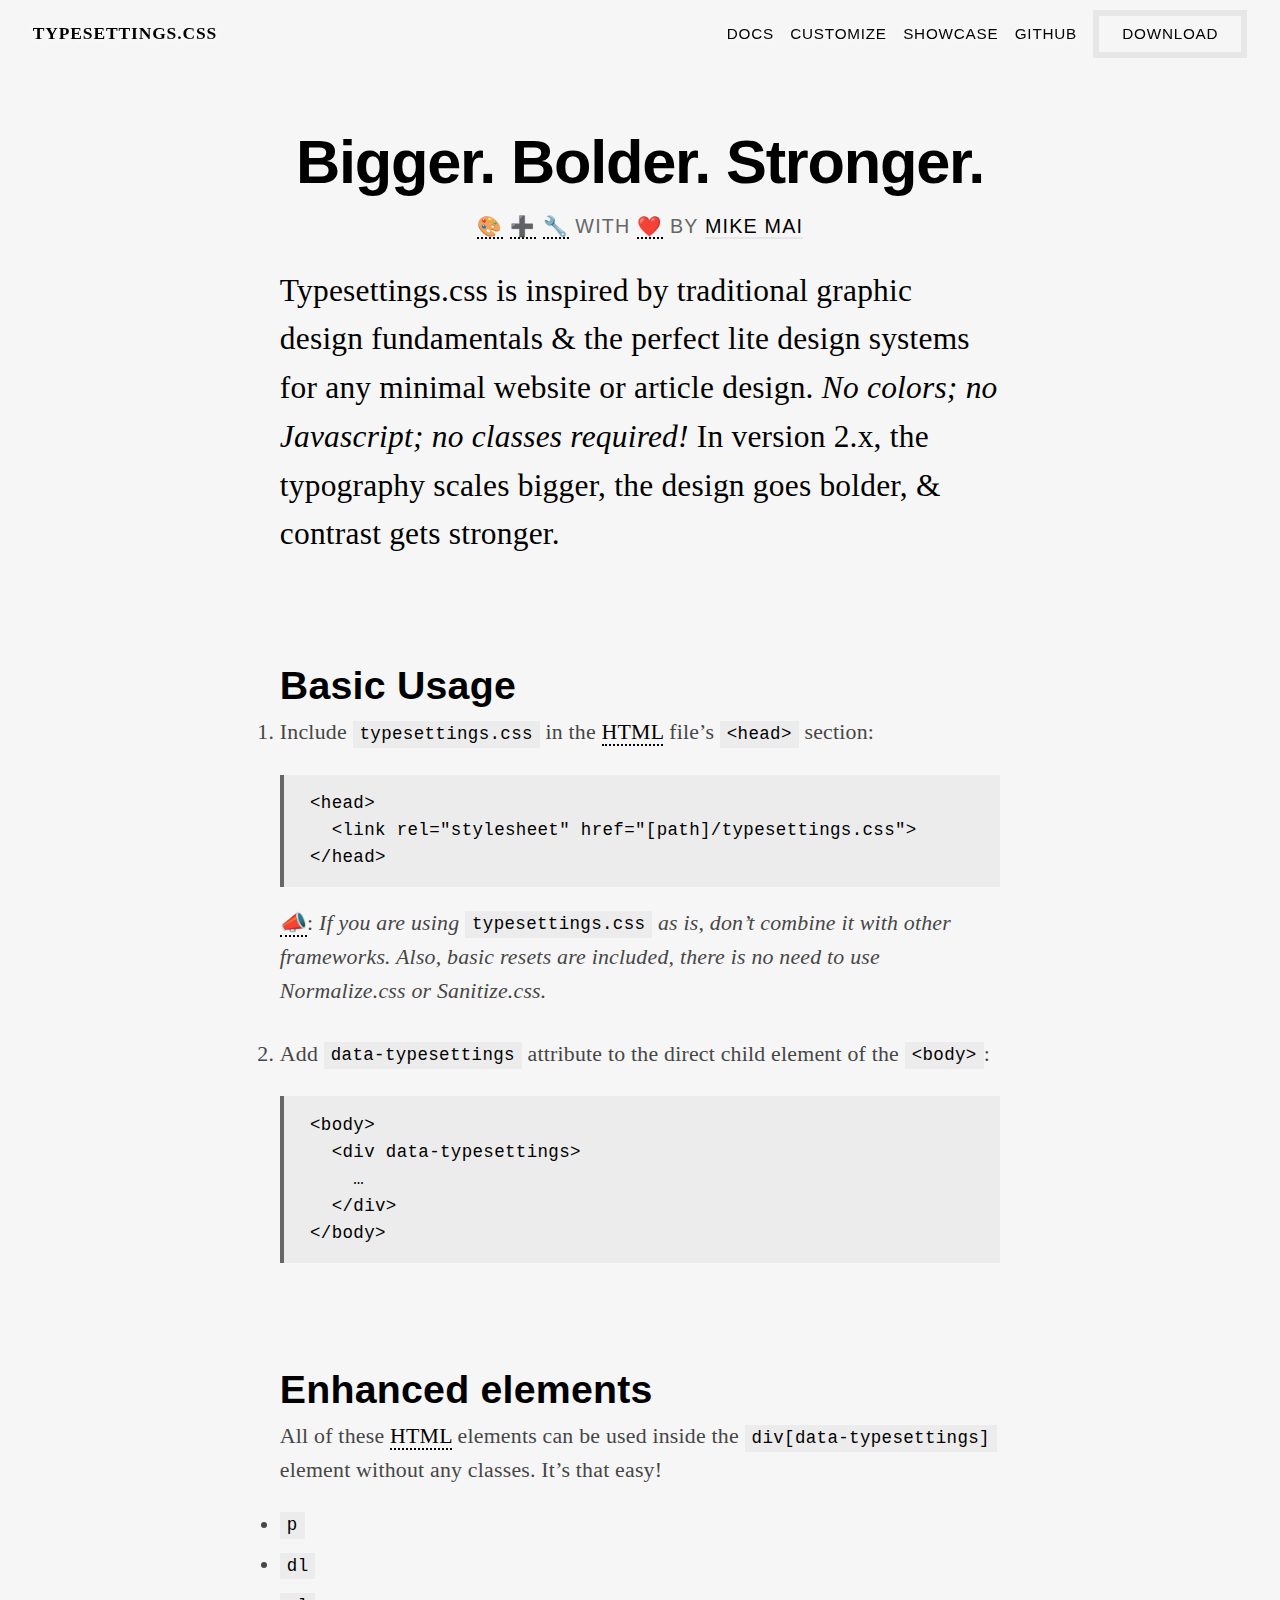
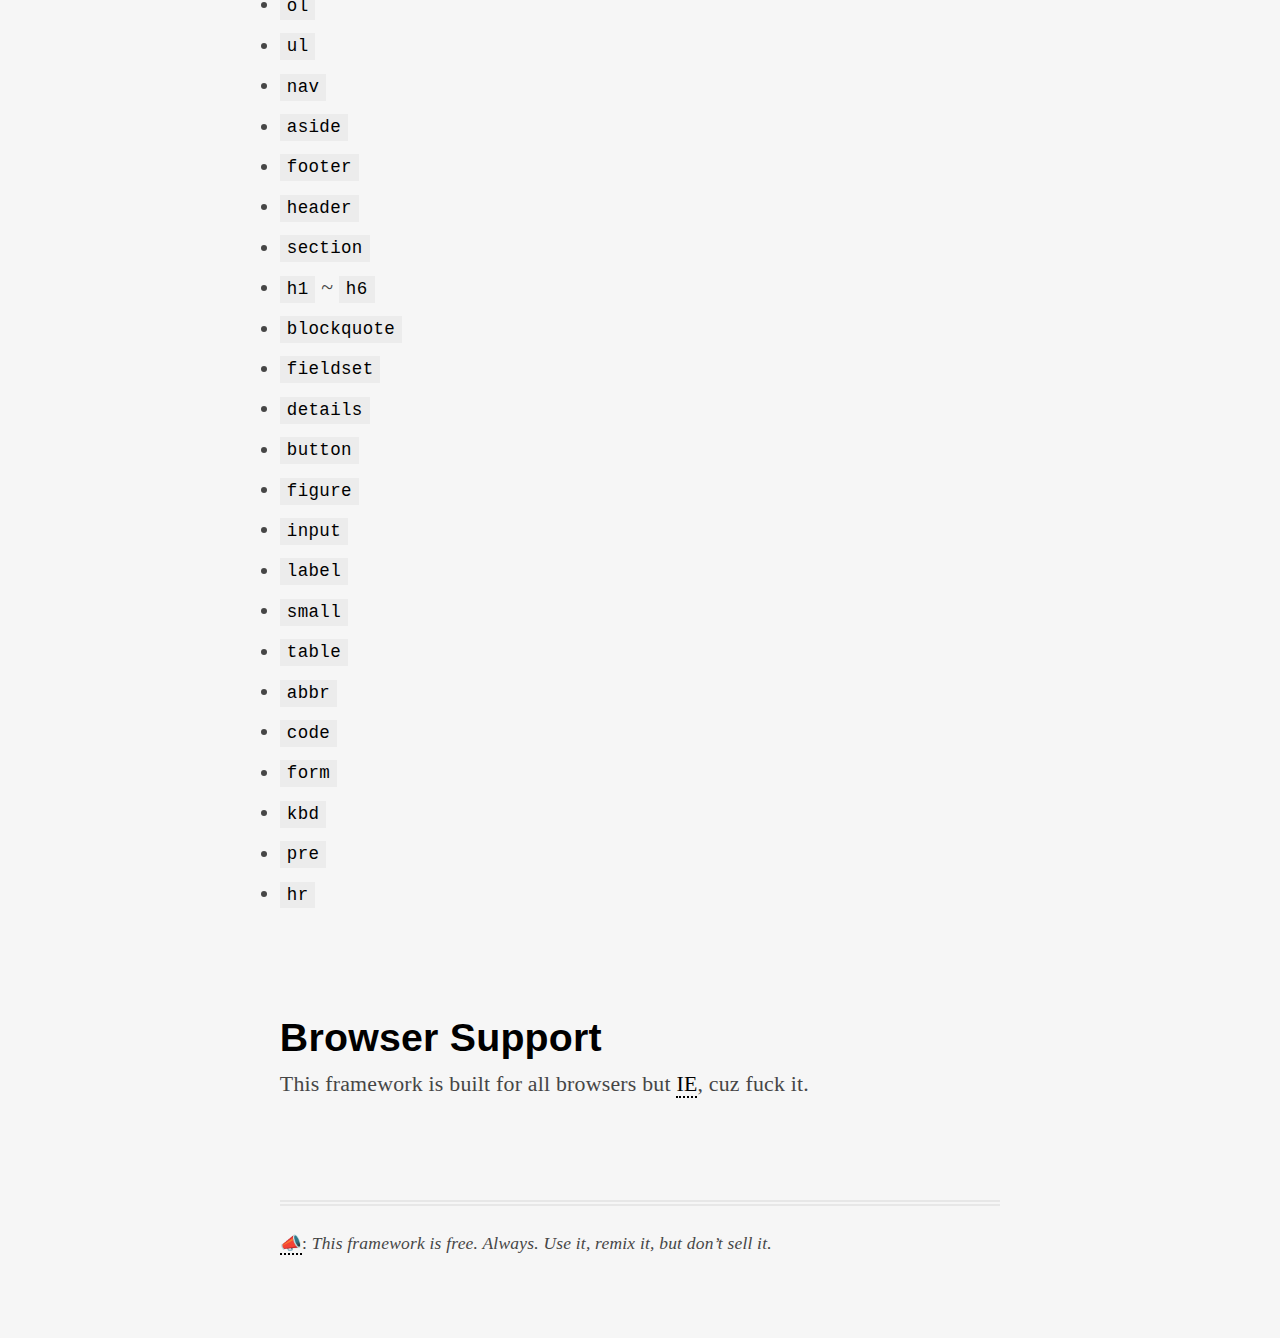
==== commit ceb8af73: "fix: intro copy" ====
--- a/index.html
+++ b/index.html
@@ -8,7 +8,7 @@
   <meta http-equiv="cleartype" content="on">
   <title>Typesettings.css | Minimal CSS Framework</title>
   <link rel="stylesheet" href="src/styles/typesettings.css">
-  <meta name="description" content="Typesettings.css is inspired by traditional graphic design fundamentals and the perfect lightweight CSS framework for any minimal website or article design.">
+  <meta name="description" content="Typesettings.css is inspired by traditional graphic design fundamentals and the perfect lite design systems for any minimal website or article design.">
 </head>
 <body>
   <a href="#content">
@@ -55,7 +55,7 @@
             <abbr aria-label="Designed">🎨</abbr> <abbr aria-label="and">➕</abbr> <abbr aria-label="built">🔧</abbr> with <abbr aria-label="love">❤️</abbr> by <a href="https://mikemai.net">Mike Mai</a>
           </h2>
           <p>
-            Typesettings.css is inspired by traditional graphic design fundamentals &amp; the perfect lightweight <abbr aria-label="Cascading Stylesheet">CSS</abbr> framework for any minimal website or article design. <em>No colors; no Javascript; no classes!</em> In version 2.x, the typography scales bigger, the design goes bolder, &amp; contrast gets stronger.
+            Typesettings.css is inspired by traditional graphic design fundamentals &amp; the perfect lite design systems for any minimal website or article design. <em>No colors; no Javascript; no classes required!</em> In version 2.x, the typography scales bigger, the design goes bolder, &amp; contrast gets stronger.
           </p>
         </header>
         <section aria-labelledby="basic-usage">
--- a/src/styles/typesettings.css
+++ b/src/styles/typesettings.css
@@ -1 +1 @@
-﻿:root{--ts-color-body: #464646;--ts-color-heading: black;--ts-color-link: var(--ts-color-heading);--ts-color-background: #f6f6f6;--ts-color-border: #e7e7e7;--ts-color-muted: #666;--ts-color-subtle: #ececec;--ts-font-family-serif: "Georgia", "Garamond", "Times", serif;--ts-font-family-sans: -apple-system, BlinkMacSystemFont, "Segoe UI", "Roboto", "Oxygen", "Ubuntu", "Cantarell", "Fira Sans", "Droid Sans", "Helvetica Neue", sans-serif;--ts-font-family-sans-alt: "Verdana", sans-serif;--ts-font-family-monospace: monospace, monospace;--ts-font-weight-bold: 800;--ts-font-weight-regular: 300;--ts-font-size: calc(15px + 0.25vw);--ts-font-size-xsmall: 0.7em;--ts-font-size-small: 0.8em;--ts-font-size-medium: 1em;--ts-font-size-large: 1.2em;--ts-font-size-xlarge: 1.4em;--ts-font-size-xxlarge: 1.8em;--ts-font-size-lede: var(--ts-font-size-large);--ts-paragraph-spacing: 0.9em;--ts-paragraph-indent: 1.5em;--ts-line-height-heading: 1.45;--ts-line-height-body: 1.55;--ts-border: 6px double var(--ts-color-border)}*,*:before,*:after{box-sizing:border-box;font-feature-settings:"kern";-webkit-font-kerning:normal;font-kerning:normal;-moz-osx-font-smoothing:grayscale !important;-webkit-font-smoothing:antialiased !important}body{margin:0}body>a:first-child{display:block;padding:.5em;text-align:center;font-weight:bold;border:2px dashed}body>a:first-child:not(:focus){position:absolute;width:1px;height:1px;margin:-1px;padding:0;white-space:nowrap;border:0;clip:rect(0 0 0 0);-webkit-clip-path:inset(50%);clip-path:inset(50%);overflow:hidden}:lang(en) q{quotes:"“" "”" "‘" "’"}:lang(zh-Hant) q,:lang(ja) q{quotes:"「" "」" "『" "』"}[data-typesettings]{min-height:100vh;color:var(--ts-color-body);line-height:var(--ts-line-height-body);letter-spacing:.01em;font-family:var(--ts-font-family-serif);font-weight:var(--ts-font-weight-regular);font-size:var(--ts-font-size);background-color:var(--ts-color-background)}@media(min-width: 50em){[data-typesettings]{font-size:calc(var(--ts-font-size) * 1.1)}}@media(min-width: 62.5em){[data-typesettings]{font-size:calc(var(--ts-font-size) * 1.2)}}[data-typesettings] a{text-decoration:none;border-bottom:var(--ts-border)}[data-typesettings] a:link{color:var(--ts-color-link)}[data-typesettings] a:visited{color:var(--ts-color-muted)}[data-typesettings] a:hover,[data-typesettings] a:visited:hover,[data-typesettings] a:focus{color:var(--ts-color-muted)}[data-typesettings] a:active{position:relative;top:1px}[data-typesettings] h1,[data-typesettings] h2,[data-typesettings] h3,[data-typesettings] h4,[data-typesettings] h5,[data-typesettings] h6,[data-typesettings] dt,[data-typesettings] thead th,[data-typesettings] figcaption,[data-typesettings] blockquote{font-family:var(--ts-font-family-sans)}[data-typesettings] h1,[data-typesettings] h2,[data-typesettings] h3,[data-typesettings] h4,[data-typesettings] h5,[data-typesettings] h6{margin-top:var(--ts-paragraph-spacing);color:var(--ts-color-heading);font-weight:var(--ts-font-weight-bold)}[data-typesettings] h1:first-child,[data-typesettings] h2:first-child,[data-typesettings] h3:first-child,[data-typesettings] h4:first-child,[data-typesettings] h5:first-child,[data-typesettings] h6:first-child{margin-top:0}[data-typesettings] h1:last-child,[data-typesettings] h2:last-child,[data-typesettings] h3:last-child,[data-typesettings] h4:last-child,[data-typesettings] h5:last-child,[data-typesettings] h6:last-child{margin-bottom:0}[data-typesettings] h2,[data-typesettings] h3,[data-typesettings] h4,[data-typesettings] h5,[data-typesettings] h6{margin-bottom:calc(var(--ts-paragraph-spacing) / -2);line-height:var(--ts-line-height-heading)}[data-typesettings] h1,[data-typesettings] h2{line-height:calc(var(--ts-line-height-heading) * 0.8);-webkit-hyphens:auto;-ms-hyphens:auto;hyphens:auto}[data-typesettings] h1{margin-bottom:0;font-size:var(--ts-font-size-xxlarge)}@media(min-width: 50em){[data-typesettings] h1{letter-spacing:-0.01em;font-size:calc(var(--ts-font-size-xxlarge) * 1.28)}}@media(min-width: 62.5em){[data-typesettings] h1{letter-spacing:-0.02em;font-size:calc(var(--ts-font-size-xxlarge) * 1.56)}}[data-typesettings] h1:first-child~h2:first-of-type{margin-bottom:0;color:var(--ts-color-muted);letter-spacing:.06em;text-transform:uppercase;font-family:var(--ts-font-family-sans-alt);font-weight:var(--ts-font-weight-regular);font-size:var(--ts-font-size-xsmall)}@media(min-width: 50em){[data-typesettings] h1:first-child~h2:first-of-type{font-size:calc(var(--ts-font-size-xsmall) * 1.14)}}@media(min-width: 62.5em){[data-typesettings] h1:first-child~h2:first-of-type{font-size:calc(var(--ts-font-size-xsmall) * 1.29)}}[data-typesettings] h1:first-child~p:first-of-type{color:var(--ts-color-heading);font-size:var(--ts-font-size-lede)}@media(min-width: 50em){[data-typesettings] h1:first-child~p:first-of-type{font-size:calc(var(--ts-font-size-lede) * 1.1)}}@media(min-width: 62.5em){[data-typesettings] h1:first-child~p:first-of-type{font-size:calc(var(--ts-font-size-lede) * 1.2)}}[data-typesettings] header h1:first-child{text-align:center}[data-typesettings] header h1:first-child+h2{text-align:center}[data-typesettings] h2{font-size:var(--ts-font-size-xlarge)}@media(min-width: 50em){[data-typesettings] h2{font-size:calc(var(--ts-font-size-xlarge) * 1.29)}}@media(min-width: 62.5em){[data-typesettings] h2{letter-spacing:-0.01em;font-size:calc(var(--ts-font-size-xlarge) * 1.57)}}[data-typesettings] h3{font-size:var(--ts-font-size-large)}@media(min-width: 50em){[data-typesettings] h3{font-size:calc(var(--ts-font-size-large) * 1.17)}}@media(min-width: 62.5em){[data-typesettings] h3{font-size:calc(var(--ts-font-size-large) * 1.5)}}[data-typesettings] h4{font-size:var(--ts-font-size-medium)}@media(min-width: 50em){[data-typesettings] h4{font-size:calc(var(--ts-font-size-medium) * 1.1)}}@media(min-width: 62.5em){[data-typesettings] h4{font-size:calc(var(--ts-font-size-medium) * 1.4)}}[data-typesettings] h5{margin-top:calc(var(--ts-paragraph-spacing) * 1.28);font-size:var(--ts-font-size-small)}@media(min-width: 50em){[data-typesettings] h5{margin-top:calc(var(--ts-paragraph-spacing) * 1.11);font-size:calc(var(--ts-font-size-small) * 1.125)}}@media(min-width: 62.5em){[data-typesettings] h5{font-size:calc(var(--ts-font-size-small) * 1.375)}}[data-typesettings] h6{margin-top:calc(var(--ts-paragraph-spacing) * 1.44);text-transform:uppercase;letter-spacing:.01em;font-size:var(--ts-font-size-xsmall)}@media(min-width: 50em){[data-typesettings] h6{margin-top:calc(var(--ts-paragraph-spacing) * 1.28)}}@media(min-width: 62.5em){[data-typesettings] h6{margin-top:calc(var(--ts-paragraph-spacing) * 1.11);font-size:calc(var(--ts-font-size-xsmall) * 1.14)}}[data-typesettings] header[role=banner] p:first-of-type:first-letter{float:left;-webkit-margin-end:.15em;margin-inline-end:.15em;padding:0 .2em;line-height:calc(var(--ts-line-height-body) * 0.95);text-transform:uppercase;font-weight:var(--ts-font-weight-bold);font-size:calc(var(--ts-font-size-lede) * 2.2);border:var(--ts-border)}[dir=rtl] [data-typesettings] header[role=banner] p:first-of-type:first-letter{float:right}@-moz-document url-prefix(){[data-typesettings] header[role=banner] p:first-of-type:first-letter{padding:.3em .2em}}[data-typesettings] p,[data-typesettings] dl,[data-typesettings] hr,[data-typesettings] ol,[data-typesettings] ul,[data-typesettings] nav,[data-typesettings] footer,[data-typesettings] details,[data-typesettings] fieldset,[data-typesettings] progress,[data-typesettings] article aside{margin-top:var(--ts-paragraph-spacing);-webkit-margin-end:0;margin-inline-end:0;margin-bottom:0;-webkit-margin-start:0;margin-inline-start:0}[data-typesettings] p:first-child,[data-typesettings] dl:first-child,[data-typesettings] hr:first-child,[data-typesettings] ol:first-child,[data-typesettings] ul:first-child,[data-typesettings] nav:first-child,[data-typesettings] footer:first-child,[data-typesettings] details:first-child,[data-typesettings] fieldset:first-child,[data-typesettings] progress:first-child,[data-typesettings] article aside:first-child{margin-top:0}[data-typesettings] blockquote,[data-typesettings] figure,[data-typesettings] header,[data-typesettings] form,[data-typesettings] pre{margin-top:calc(var(--ts-paragraph-spacing) * 1.25);-webkit-margin-end:0;margin-inline-end:0;margin-bottom:0;-webkit-margin-start:0;margin-inline-start:0}[data-typesettings] blockquote:first-child,[data-typesettings] figure:first-child,[data-typesettings] header:first-child,[data-typesettings] form:first-child,[data-typesettings] pre:first-child{margin-top:0}[data-typesettings] ul,[data-typesettings] ol{padding:0}[data-typesettings] ul ul,[data-typesettings] ul ol,[data-typesettings] ol ul,[data-typesettings] ol ol{margin-top:0;-webkit-padding-start:var(--ts-paragraph-indent);padding-inline-start:var(--ts-paragraph-indent)}[data-typesettings] li{margin-top:calc(var(--ts-paragraph-spacing) / 3)}[data-typesettings] li:first-child{margin-top:0}[data-typesettings] ol[data-comfortable] li,[data-typesettings] ul[data-comfortable] li{margin-top:calc(var(--ts-paragraph-spacing) * 1.5)}[data-typesettings] ol[data-comfortable] li:first-child,[data-typesettings] ul[data-comfortable] li:first-child{margin-top:0}[data-typesettings] dt{margin-top:calc(var(--ts-paragraph-spacing) / 2);font-weight:var(--ts-font-weight-bold)}[data-typesettings] dt:first-child{margin-top:0}[data-typesettings] dd{margin:0;-webkit-padding-start:var(--ts-paragraph-indent);padding-inline-start:var(--ts-paragraph-indent);letter-spacing:-0.02em;font-family:var(--ts-font-family-monospace);font-size:var(--ts-font-size-small);border-left:var(--ts-border)}[dir=rtl] [data-typesettings] dd{border-right:var(--ts-border);border-left:none}[data-typesettings] figure{display:block;width:100%;text-align:center}[data-typesettings] figure img{max-width:100%;height:auto}[data-typesettings] figure>div{position:relative;padding-bottom:56.25%;padding-top:30px;height:0;overflow:hidden}[data-typesettings] figure>div iframe,[data-typesettings] figure>div object,[data-typesettings] figure>div embed{position:absolute;top:0;left:0;width:100%;height:100%}[data-typesettings] figure figcaption{margin-top:calc(var(--ts-paragraph-spacing) / 4);color:var(--ts-color-muted);font-size:var(--ts-font-size-xsmall)}[data-typesettings] blockquote{padding:var(--ts-paragraph-spacing) var(--ts-paragraph-indent);color:var(--ts-color-heading);font-weight:var(--ts-font-weight-bold);border-top:var(--ts-border);border-bottom:var(--ts-border)}[data-typesettings] blockquote p{font-size:var(--ts-font-size-large)}@media(min-width: 50em){[data-typesettings] blockquote p{font-size:calc(var(--ts-font-size-large) * 1.08)}}@media(min-width: 62.5em){[data-typesettings] blockquote p{font-size:calc(var(--ts-font-size-large) * 1.25)}}[data-typesettings] blockquote q:before,[data-typesettings] blockquote q:after{color:var(--ts-color-muted);font-family:var(--ts-font-family-serif);font-weight:var(--ts-font-weight-bold)}:lang(en):not([dir=rtl]) [data-typesettings] blockquote p{max-width:30ch}:lang(en):not([dir=rtl]) [data-typesettings] blockquote q:before,:lang(en):not([dir=rtl]) [data-typesettings] blockquote q:after{z-index:0}:lang(en):not([dir=rtl]) [data-typesettings] blockquote q:before{position:absolute;transform:translateX(-105%)}[dir=rtl] :lang(en):not([dir=rtl]) [data-typesettings] blockquote q:before{transform:translateX(105%)}:lang(en):not([dir=rtl]) [data-typesettings] blockquote q:after{transform:translateX(5%)}[dir=rtl] :lang(en):not([dir=rtl]) [data-typesettings] blockquote q:after{transform:translateX(-5%)}:lang(en):not([dir=rtl]) [data-typesettings] blockquote q q:before,:lang(en):not([dir=rtl]) [data-typesettings] blockquote q q:after{position:static;transform:none}[data-typesettings] hr{display:block;height:1px;padding:0;border:0;border-top:var(--ts-border)}[data-typesettings] code,[data-typesettings] kbd{padding:.2em .4em;font-size:var(--ts-font-size-small)}[data-typesettings] code{color:var(--ts-color-heading);letter-spacing:.02em;vertical-align:baseline;font-style:normal;background-color:var(--ts-color-subtle)}[data-typesettings] pre{white-space:nowrap}[data-typesettings] pre code{display:block;max-height:80vh;margin:0;padding:var(--ts-paragraph-spacing) var(--ts-paragraph-indent);white-space:inherit;overflow:auto;-webkit-overflow-scrolling:touch;border-left:4px solid var(--ts-color-muted)}[data-typesettings] address{display:inline-block}[data-typesettings] small{font-size:var(--ts-font-size-small)}[data-typesettings] kbd{color:var(--ts-color-heading);border-radius:3px;background-color:var(--ts-color-background);box-shadow:0 1px 1px 1px var(--ts-color-muted)}[data-typesettings] abbr{position:relative;color:var(--ts-color-heading);cursor:help;border-bottom:1px dotted}[data-typesettings] abbr:after{content:attr(aria-label);display:none;position:absolute;top:0;left:50%;transform:translate3d(-50%, -100%, 0);padding:.2em .4em;color:var(--ts-color-background);line-height:var(--ts-line-height-heading);-webkit-hyphens:none;-ms-hyphens:none;hyphens:none;font-family:var(--ts-font-family-sans-alt);font-size:var(--ts-font-size-xsmall);border:2px solid var(--ts-color-background);background-color:var(--ts-color-heading)}[data-typesettings] abbr:hover:after{display:block}[data-typesettings] button,[data-typesettings] input,[data-typesettings] optgroup,[data-typesettings] select,[data-typesettings] textarea{margin:0;line-height:var(--ts-line-height-heading);font-size:var(--ts-font-size-medium)}[data-typesettings] input,[data-typesettings] optgroup,[data-typesettings] select,[data-typesettings] textarea{font-family:var(--ts-font-family-monospace)}[data-typesettings] input[type=text],[data-typesettings] input[type=color],[data-typesettings] input[type=date],[data-typesettings] input[type=datetime-local],[data-typesettings] input[type=email],[data-typesettings] input[type=month],[data-typesettings] input[type=number],[data-typesettings] input[type=password],[data-typesettings] input[type=search],[data-typesettings] input[type=tel],[data-typesettings] input[type=time],[data-typesettings] input[type=url],[data-typesettings] input[type=week],[data-typesettings] textarea,[data-typesettings] optgroup,[data-typesettings] select{padding:1px 7px 2px 7px}[data-typesettings] input[type=text],[data-typesettings] input[type=color],[data-typesettings] input[type=date],[data-typesettings] input[type=datetime-local],[data-typesettings] input[type=email],[data-typesettings] input[type=month],[data-typesettings] input[type=number],[data-typesettings] input[type=password],[data-typesettings] input[type=search],[data-typesettings] input[type=tel],[data-typesettings] input[type=time],[data-typesettings] input[type=url],[data-typesettings] input[type=week],[data-typesettings] textarea{display:inline-flex;max-width:100%;border-width:1px;border-style:solid;border-color:#d8d8d8 #d1d1d1 #bababa}[data-typesettings] button,[data-typesettings] input{overflow:visible}[data-typesettings] button,[data-typesettings] select{text-transform:none}[data-typesettings] button,[data-typesettings] [type=button],[data-typesettings] [type=reset],[data-typesettings] [type=submit],[data-typesettings] ::-webkit-file-upload-button{letter-spacing:-0.02em;cursor:pointer;font-family:var(--ts-font-family-monospace);font-weight:var(--ts-font-weight-regular);-webkit-appearance:button}[data-typesettings] button::-moz-focus-inner,[data-typesettings] [type=button]::-moz-focus-inner,[data-typesettings] [type=reset]::-moz-focus-inner,[data-typesettings] [type=submit]::-moz-focus-inner{padding:0;border-style:none}[data-typesettings] button:-moz-focusring,[data-typesettings] [type=button]:-moz-focusring,[data-typesettings] [type=reset]:-moz-focusring,[data-typesettings] [type=submit]:-moz-focusring{outline:1px dotted ButtonText}[data-typesettings] form{font-size:var(--ts-font-size-small)}[data-typesettings] fieldset{padding:var(--ts-paragraph-spacing) calc(var(--ts-paragraph-indent) * 1.5) var(--ts-paragraph-spacing) calc(var(--ts-paragraph-indent) * 1.5);border:var(--ts-border);background-color:var(--ts-color-subtle)}[data-typesettings] legend{display:table;max-width:100%;margin:0 -3px;padding:1px 3px;color:inherit;white-space:normal;line-height:1;text-transform:uppercase;letter-spacing:.05rem;font-family:var(--ts-font-family-monospace);font-weight:var(--ts-font-weight-bold);font-size:var(--ts-font-size-xsmall)}[data-typesettings] legend+*{margin-top:0}[data-typesettings] textarea{width:100%;overflow:auto}[data-typesettings] [type=checkbox],[data-typesettings] [type=radio]{padding:0}[data-typesettings] [type=number]::-webkit-inner-spin-button,[data-typesettings] [type=number]::-webkit-outer-spin-button{height:auto}[data-typesettings] [type=search]{outline-offset:-2px;-webkit-appearance:textfield}[data-typesettings] [type=search]::-webkit-search-decoration{-webkit-appearance:none}[data-typesettings] label{cursor:pointer;letter-spacing:-0.02em;font-family:var(--ts-font-family-monospace)}[data-typesettings] progress{width:100%}[data-typesettings] summary{display:flex;align-items:center;position:relative;z-index:0;cursor:pointer;-webkit-user-select:none;-moz-user-select:none;-ms-user-select:none;user-select:none;outline:none}[data-typesettings] summary::-webkit-details-marker{display:none}[data-typesettings] summary:before{content:"❯";position:absolute;top:50%;left:0;transform:translate3d(calc(-100% - var(--ts-paragraph-indent) / 2), -50%, 0) rotate(0deg);color:var(--ts-color-muted);font-size:.8em}[dir=rtl] [data-typesettings] summary:before{right:0;left:auto;transform:translate3d(calc(100% + var(--ts-paragraph-indent) / 2), -50%, 0) rotate(0deg)}[data-typesettings] summary:focus{border:1px dashed var(--ts-color-muted)}[data-typesettings] details[open]>summary{margin-bottom:calc(var(--ts-paragraph-spacing) / -2)}[data-typesettings] details[open]>summary:before{transform:translate3d(calc(-100% - var(--ts-paragraph-indent) / 2), -50%, 0) rotate(90deg)}[dir=rtl] [data-typesettings] details[open]>summary:before{transform:translate3d(calc(100% + var(--ts-paragraph-indent) / 2), -50%, 0) rotate(270deg)}[data-typesettings] template,[data-typesettings] [hidden]{display:none}[data-typesettings] table{min-width:calc(100% + var(--ts-paragraph-indent));-webkit-margin-end:calc(var(--ts-paragraph-indent) / -2);margin-inline-end:calc(var(--ts-paragraph-indent) / -2);-webkit-margin-start:calc(var(--ts-paragraph-indent) / -2);margin-inline-start:calc(var(--ts-paragraph-indent) / -2);font-family:var(--ts-font-family-monospace);font-size:var(--ts-font-size-xsmall)}[data-typesettings] tbody tr:hover{background-color:var(--ts-color-subtle)}[data-typesettings] th,[data-typesettings] td{padding-top:calc(var(--ts-paragraph-spacing) / 2);-webkit-padding-end:calc(var(--ts-paragraph-indent) / 2);padding-inline-end:calc(var(--ts-paragraph-indent) / 2);padding-bottom:calc(var(--ts-paragraph-spacing) / 2);-webkit-padding-start:calc(var(--ts-paragraph-indent) / 2);padding-inline-start:calc(var(--ts-paragraph-indent) / 2);text-align:start;vertical-align:baseline;border-bottom:2px solid var(--ts-color-border)}[data-typesettings] th:first-child,[data-typesettings] td:first-child{white-space:nowrap}[data-typesettings] th{padding-top:0;color:var(--ts-color-heading);white-space:nowrap;font-weight:var(--ts-font-weight-bold)}[data-typesettings] thead th{border-bottom-color:currentColor}[data-typesettings] article aside{padding:calc(var(--ts-paragraph-spacing) / 2);border:var(--ts-border)}@media(min-width: 50em){[data-typesettings] article aside{transform:translateY(calc(var(--ts-paragraph-spacing) / 6));float:right;width:10em;-webkit-margin-start:var(--ts-paragraph-indent);margin-inline-start:var(--ts-paragraph-indent);margin-bottom:calc(var(--ts-paragraph-spacing) / 2);background-color:var(--ts-color-background)}[dir=rtl] [data-typesettings] article aside{float:left}}[data-typesettings] article aside>*{font-size:var(--ts-font-size-small)}[data-typesettings] *+section,[data-typesettings] section+hr{margin-top:calc(var(--ts-paragraph-spacing) * 5)}[data-typesettings] *+section *+section,[data-typesettings] *+section section+hr,[data-typesettings] section+hr *+section,[data-typesettings] section+hr section+hr{margin-top:calc(var(--ts-paragraph-spacing) * 3)}[data-typesettings] *+section>*[id]:first-child,[data-typesettings] section+hr>*[id]:first-child{margin-top:-5rem;padding-top:5rem}[data-typesettings] header[role=banner]{-webkit-filter:invert(100%);filter:invert(100%);-webkit-margin-end:-5vw;margin-inline-end:-5vw;-webkit-margin-start:-5vw;margin-inline-start:-5vw;padding-top:calc(var(--ts-paragraph-spacing) * 3);-webkit-padding-end:5vw;padding-inline-end:5vw;padding-bottom:calc(var(--ts-paragraph-spacing) * 3);-webkit-padding-start:5vw;padding-inline-start:5vw;color:var(--ts-color-body);background-color:var(--ts-color-background)}[data-typesettings] header[role=banner] img:not([src*=".svg"]),[data-typesettings] header[role=banner] video,[data-typesettings] header[role=banner] embed,[data-typesettings] header[role=banner] iframe{-webkit-filter:invert(100%);filter:invert(100%)}[data-typesettings] nav{text-align:center}@media(min-width: 50em){[data-typesettings] nav{text-align:start;line-height:var(--ts-line-height-heading)}}[data-typesettings] nav ul{display:flex;align-items:baseline;flex-wrap:wrap;list-style:none}[data-typesettings] nav ul li{flex-grow:1;margin-top:0;-webkit-margin-end:0;margin-inline-end:0}@media(min-width: 50em){[data-typesettings] nav ul li{-webkit-margin-end:calc(var(--ts-paragraph-indent) / 2);margin-inline-end:calc(var(--ts-paragraph-indent) / 2);flex-grow:0}}[data-typesettings] nav ul li:last-child{-webkit-margin-end:0;margin-inline-end:0}[data-typesettings] nav ul li ul{padding:0}@media(min-width: 50em){[data-typesettings] nav ul li ul{justify-content:flex-end}[data-typesettings] nav ul li ul li:last-child>a{padding:calc(var(--ts-paragraph-spacing) / 2) var(--ts-paragraph-indent);border:6px solid var(--ts-color-border);background-color:var(--ts-color-background)}}[data-typesettings] nav>ul{position:relative;right:50%;left:50%;width:100vw;-webkit-margin-end:-50vw;margin-inline-end:-50vw;-webkit-margin-start:-50vw;margin-inline-start:-50vw;flex-direction:column;justify-content:space-between;padding-top:calc(var(--ts-paragraph-spacing) / 2);-webkit-padding-end:var(--ts-paragraph-indent);padding-inline-end:var(--ts-paragraph-indent);padding-bottom:calc(var(--ts-paragraph-spacing) / 2);-webkit-padding-start:var(--ts-paragraph-indent);padding-inline-start:var(--ts-paragraph-indent);-webkit-backdrop-filter:blur(0.1em);backdrop-filter:blur(0.1em)}[data-typesettings] nav>ul:before{content:"";position:absolute;top:0;right:0;z-index:-1;width:100%;height:100%;background-color:var(--ts-color-background);opacity:.8}@media(min-width: 50em){[data-typesettings] nav>ul{flex-direction:row}}[data-typesettings] nav>ul>li{width:100%}@media(min-width: 50em){[data-typesettings] nav>ul>li{width:auto}[data-typesettings] nav>ul>li:nth-child(2){flex-grow:1}}[data-typesettings] nav a{display:inline-flex;padding:calc(var(--ts-paragraph-spacing) / 2) calc(var(--ts-paragraph-indent) / 2);letter-spacing:.05em;text-transform:uppercase;text-shadow:0 0 .1em var(--ts-color-background),.1em 0 .1em var(--ts-color-background),0 .1em .1em var(--ts-color-background),0 -0.1em .1em var(--ts-color-background),-0.1em 0 .1em var(--ts-color-background);font-family:var(--ts-font-family-sans-alt);font-size:var(--ts-font-size-xsmall);border:none}@media(min-width: 50em){[data-typesettings] nav a{padding:0}}[data-typesettings] nav a:visited{color:var(--ts-color-link)}[data-typesettings] nav h1{font-family:var(--ts-font-family-heading);font-size:var(--ts-font-size-small)}[data-typesettings] nav h1 a{font-family:inherit;font-size:inherit}[data-typesettings]>nav:first-child{position:-webkit-sticky;position:sticky;top:0;z-index:99999}[data-typesettings] main{padding-top:calc(var(--ts-paragraph-spacing) * 3);-webkit-padding-end:10vw;padding-inline-end:10vw;padding-bottom:calc(var(--ts-paragraph-spacing) * 4);-webkit-padding-start:10vw;padding-inline-start:10vw}[data-typesettings] article{max-width:75em;margin:0 auto}[data-typesettings] main:after,[data-typesettings] article:after,[data-typesettings] section:after{display:block;content:"";clear:both}[data-typesettings][data-typesettings*=dark]{-webkit-filter:invert(100%);filter:invert(100%);color:var(--ts-color-body) !important;background-color:var(--ts-color-background) !important}[data-typesettings][data-typesettings*=dark] img:not([src*=".svg"]),[data-typesettings][data-typesettings*=dark] video,[data-typesettings][data-typesettings*=dark] embed,[data-typesettings][data-typesettings*=dark] iframe{-webkit-filter:invert(100%);filter:invert(100%)}[data-typesettings][data-typesettings*=sans-serif]{letter-spacing:-0.01em;font-family:var(--ts-font-family-sans)}@media(min-width: 50em){[data-typesettings][data-typesettings*=sans-serif]{font-size:var(--ts-font-size)}}@media(min-width: 62.5em){[data-typesettings][data-typesettings*=sans-serif]{font-size:calc(var(--ts-font-size) * 1.1)}}[data-typesettings][data-typesettings*=sans-serif] h1,[data-typesettings][data-typesettings*=sans-serif] h2,[data-typesettings][data-typesettings*=sans-serif] h3,[data-typesettings][data-typesettings*=sans-serif] h4,[data-typesettings][data-typesettings*=sans-serif] h5,[data-typesettings][data-typesettings*=sans-serif] h6,[data-typesettings][data-typesettings*=sans-serif] dt,[data-typesettings][data-typesettings*=sans-serif] legend figcaption,[data-typesettings][data-typesettings*=sans-serif] blockquote{font-family:var(--ts-font-family-serif)}[data-typesettings][data-typesettings*=indented] p:first-of-type{text-indent:0}[data-typesettings][data-typesettings*=indented] p+p,[data-typesettings][data-typesettings*=indented] figure+p,[data-typesettings][data-typesettings*=indented] blockquote+p,[data-typesettings][data-typesettings*=indented] aside+p,[data-typesettings][data-typesettings*=indented] pre+p,[data-typesettings][data-typesettings*=indented] ul+p,[data-typesettings][data-typesettings*=indented] ol+p{text-indent:var(--ts-paragraph-indent)}[data-typesettings][data-typesettings*=indented] p+p{margin-top:0}@media(min-width: 50em){[data-typesettings][data-typesettings*=indented] p+aside,[data-typesettings][data-typesettings*=indented] aside+p{margin-top:0}}@media(min-width: 50em){[data-typesettings][data-typesettings*=golden] main{-webkit-padding-end:19vw;padding-inline-end:19vw;-webkit-padding-start:19vw;padding-inline-start:19vw}[data-typesettings][data-typesettings*=golden] article{max-width:66ch}}/*# sourceMappingURL=typesettings.css.map */
+﻿:root{--ts-color-body: #464646;--ts-color-heading: black;--ts-color-link: var(--ts-color-heading);--ts-color-background: #f6f6f6;--ts-color-border: #e7e7e7;--ts-color-muted: #666;--ts-color-subtle: #ececec;--ts-font-family-serif: "Georgia", "Garamond", "Times", serif;--ts-font-family-sans: -apple-system, BlinkMacSystemFont, "Segoe UI", "Roboto", "Oxygen", "Ubuntu", "Cantarell", "Fira Sans", "Droid Sans", "Helvetica Neue", sans-serif;--ts-font-family-sans-alt: "Verdana", sans-serif;--ts-font-family-monospace: monospace, monospace;--ts-font-weight-bold: 800;--ts-font-weight-regular: 300;--ts-font-size: calc(15px + 0.25vw);--ts-font-size-xsmall: 0.7em;--ts-font-size-small: 0.8em;--ts-font-size-medium: 1em;--ts-font-size-large: 1.2em;--ts-font-size-xlarge: 1.4em;--ts-font-size-xxlarge: 1.8em;--ts-font-size-lede: var(--ts-font-size-large);--ts-paragraph-spacing: 0.9em;--ts-paragraph-indent: 1.5em;--ts-line-height-heading: 1.45;--ts-line-height-body: 1.55;--ts-border-double: 6px double var(--ts-color-border);--ts-border-single: 2px solid var(--ts-color-border);--ts-border: var(--ts-border-double)}*,*:before,*:after{box-sizing:border-box;font-feature-settings:"kern";-webkit-font-kerning:normal;font-kerning:normal;-moz-osx-font-smoothing:grayscale !important;-webkit-font-smoothing:antialiased !important}body{margin:0}body>a:first-child{display:block;padding:.5em;text-align:center;font-weight:bold;border:2px dashed}body>a:first-child:not(:focus){position:absolute;width:1px;height:1px;margin:-1px;padding:0;white-space:nowrap;border:0;clip:rect(0 0 0 0);-webkit-clip-path:inset(50%);clip-path:inset(50%);overflow:hidden}:lang(en) q{quotes:"“" "”" "‘" "’"}:lang(zh-Hant) q,:lang(ja) q{quotes:"「" "」" "『" "』"}@media(min-width: 25em){:lang(en) [data-typesettings] header[role=banner] p:first-of-type:first-letter{float:left;-webkit-margin-end:.15em;margin-inline-end:.15em;padding:0 .2em;line-height:calc(var(--ts-line-height-body) * 0.95);text-transform:uppercase;font-weight:var(--ts-font-weight-bold);font-size:calc(var(--ts-font-size-lede) * 2.2);border:var(--ts-border)}[dir=rtl] :lang(en) [data-typesettings] header[role=banner] p:first-of-type:first-letter{float:right}@-moz-document url-prefix(){:lang(en) [data-typesettings] header[role=banner] p:first-of-type:first-letter{-webkit-padding-before:.4em;padding-block-start:.4em;-webkit-padding-after:.4em;padding-block-end:.4em}}}[data-typesettings]{min-height:100vh;color:var(--ts-color-body);line-height:var(--ts-line-height-body);letter-spacing:.01em;font-family:var(--ts-font-family-serif);font-weight:var(--ts-font-weight-regular);font-size:var(--ts-font-size);background-color:var(--ts-color-background)}@media(min-width: 50em){[data-typesettings]{font-size:calc(var(--ts-font-size) * 1.1)}}@media(min-width: 62.5em){[data-typesettings]{font-size:calc(var(--ts-font-size) * 1.2)}}[data-typesettings] a{text-decoration:none;border-bottom:var(--ts-border-single)}[data-typesettings] a:link{color:var(--ts-color-link)}[data-typesettings] a:visited{color:var(--ts-color-muted)}[data-typesettings] a:hover,[data-typesettings] a:visited:hover,[data-typesettings] a:focus{color:var(--ts-color-muted)}[data-typesettings] a:active{position:relative;top:1px}[data-typesettings] h1,[data-typesettings] h2,[data-typesettings] h3,[data-typesettings] h4,[data-typesettings] h5,[data-typesettings] h6,[data-typesettings] dt,[data-typesettings] thead th,[data-typesettings] figcaption,[data-typesettings] blockquote{font-family:var(--ts-font-family-sans)}[data-typesettings] h1,[data-typesettings] h2,[data-typesettings] h3,[data-typesettings] h4,[data-typesettings] h5,[data-typesettings] h6{-webkit-margin-before:var(--ts-paragraph-spacing);margin-block-start:var(--ts-paragraph-spacing);color:var(--ts-color-heading);font-weight:var(--ts-font-weight-bold)}[data-typesettings] h1:first-child,[data-typesettings] h2:first-child,[data-typesettings] h3:first-child,[data-typesettings] h4:first-child,[data-typesettings] h5:first-child,[data-typesettings] h6:first-child{-webkit-margin-before:0;margin-block-start:0}[data-typesettings] h1:last-child,[data-typesettings] h2:last-child,[data-typesettings] h3:last-child,[data-typesettings] h4:last-child,[data-typesettings] h5:last-child,[data-typesettings] h6:last-child{-webkit-margin-after:0;margin-block-end:0}[data-typesettings] h2,[data-typesettings] h3,[data-typesettings] h4,[data-typesettings] h5,[data-typesettings] h6{-webkit-margin-after:calc(var(--ts-paragraph-spacing) / -2);margin-block-end:calc(var(--ts-paragraph-spacing) / -2);line-height:var(--ts-line-height-heading)}[data-typesettings] h1,[data-typesettings] h2{line-height:calc(var(--ts-line-height-heading) * 0.8);-webkit-hyphens:auto;-ms-hyphens:auto;hyphens:auto}[data-typesettings] h1{-webkit-margin-after:0;margin-block-end:0;font-size:var(--ts-font-size-xxlarge)}@media(min-width: 50em){[data-typesettings] h1{letter-spacing:-0.01em;font-size:calc(var(--ts-font-size-xxlarge) * 1.28)}}@media(min-width: 62.5em){[data-typesettings] h1{letter-spacing:-0.02em;font-size:calc(var(--ts-font-size-xxlarge) * 1.56)}}[data-typesettings] h1:first-child~h2:first-of-type{-webkit-margin-after:0;margin-block-end:0;color:var(--ts-color-muted);letter-spacing:.06em;text-transform:uppercase;font-family:var(--ts-font-family-sans-alt);font-weight:var(--ts-font-weight-regular);font-size:var(--ts-font-size-xsmall)}@media(min-width: 50em){[data-typesettings] h1:first-child~h2:first-of-type{font-size:calc(var(--ts-font-size-xsmall) * 1.14)}}@media(min-width: 62.5em){[data-typesettings] h1:first-child~h2:first-of-type{font-size:calc(var(--ts-font-size-xsmall) * 1.29)}}[data-typesettings] header h1:first-child{text-align:center}[data-typesettings] header h1:first-child+h2{text-align:center}[data-typesettings] header p{color:var(--ts-color-heading);font-size:var(--ts-font-size-lede)}@media(min-width: 50em){[data-typesettings] header p{font-size:calc(var(--ts-font-size-lede) * 1.1)}}@media(min-width: 62.5em){[data-typesettings] header p{font-size:calc(var(--ts-font-size-lede) * 1.2)}}[data-typesettings] h2{font-size:var(--ts-font-size-xlarge)}@media(min-width: 50em){[data-typesettings] h2{font-size:calc(var(--ts-font-size-xlarge) * 1.29)}}@media(min-width: 62.5em){[data-typesettings] h2{letter-spacing:-0.01em;font-size:calc(var(--ts-font-size-xlarge) * 1.57)}}[data-typesettings] h3{font-size:var(--ts-font-size-large)}@media(min-width: 50em){[data-typesettings] h3{font-size:calc(var(--ts-font-size-large) * 1.17)}}@media(min-width: 62.5em){[data-typesettings] h3{font-size:calc(var(--ts-font-size-large) * 1.5)}}[data-typesettings] h4{font-size:var(--ts-font-size-medium)}@media(min-width: 50em){[data-typesettings] h4{font-size:calc(var(--ts-font-size-medium) * 1.1)}}@media(min-width: 62.5em){[data-typesettings] h4{font-size:calc(var(--ts-font-size-medium) * 1.4)}}[data-typesettings] h5{-webkit-margin-before:calc(var(--ts-paragraph-spacing) * 1.28);margin-block-start:calc(var(--ts-paragraph-spacing) * 1.28);font-size:var(--ts-font-size-small)}@media(min-width: 50em){[data-typesettings] h5{-webkit-margin-before:calc(var(--ts-paragraph-spacing) * 1.11);margin-block-start:calc(var(--ts-paragraph-spacing) * 1.11);font-size:calc(var(--ts-font-size-small) * 1.125)}}@media(min-width: 62.5em){[data-typesettings] h5{font-size:calc(var(--ts-font-size-small) * 1.375)}}[data-typesettings] h6{-webkit-margin-before:calc(var(--ts-paragraph-spacing) * 1.44);margin-block-start:calc(var(--ts-paragraph-spacing) * 1.44);text-transform:uppercase;letter-spacing:.01em;font-size:var(--ts-font-size-xsmall)}@media(min-width: 50em){[data-typesettings] h6{-webkit-margin-before:calc(var(--ts-paragraph-spacing) * 1.28);margin-block-start:calc(var(--ts-paragraph-spacing) * 1.28)}}@media(min-width: 62.5em){[data-typesettings] h6{-webkit-margin-before:calc(var(--ts-paragraph-spacing) * 1.11);margin-block-start:calc(var(--ts-paragraph-spacing) * 1.11);font-size:calc(var(--ts-font-size-xsmall) * 1.14)}}[data-typesettings] p,[data-typesettings] dl,[data-typesettings] hr,[data-typesettings] ol,[data-typesettings] ul,[data-typesettings] nav,[data-typesettings] footer,[data-typesettings] details,[data-typesettings] fieldset,[data-typesettings] progress,[data-typesettings] article aside{-webkit-margin-before:var(--ts-paragraph-spacing);margin-block-start:var(--ts-paragraph-spacing);-webkit-margin-after:0;margin-block-end:0;-webkit-margin-start:0;margin-inline-start:0;-webkit-margin-end:0;margin-inline-end:0}[data-typesettings] p:first-child,[data-typesettings] dl:first-child,[data-typesettings] hr:first-child,[data-typesettings] ol:first-child,[data-typesettings] ul:first-child,[data-typesettings] nav:first-child,[data-typesettings] footer:first-child,[data-typesettings] details:first-child,[data-typesettings] fieldset:first-child,[data-typesettings] progress:first-child,[data-typesettings] article aside:first-child{-webkit-margin-before:0;margin-block-start:0}[data-typesettings] blockquote,[data-typesettings] figure,[data-typesettings] header,[data-typesettings] form,[data-typesettings] pre{-webkit-margin-before:calc(var(--ts-paragraph-spacing) * 1.25);margin-block-start:calc(var(--ts-paragraph-spacing) * 1.25);-webkit-margin-after:0;margin-block-end:0;-webkit-margin-start:0;margin-inline-start:0;-webkit-margin-end:0;margin-inline-end:0}[data-typesettings] blockquote:first-child,[data-typesettings] figure:first-child,[data-typesettings] header:first-child,[data-typesettings] form:first-child,[data-typesettings] pre:first-child{-webkit-margin-before:0;margin-block-start:0}[data-typesettings] ul,[data-typesettings] ol{padding:0}[data-typesettings] ul ul,[data-typesettings] ul ol,[data-typesettings] ol ul,[data-typesettings] ol ol{-webkit-margin-before:0;margin-block-start:0;-webkit-padding-start:var(--ts-paragraph-indent);padding-inline-start:var(--ts-paragraph-indent)}[data-typesettings] li{-webkit-margin-before:calc(var(--ts-paragraph-spacing) / 3);margin-block-start:calc(var(--ts-paragraph-spacing) / 3)}[data-typesettings] li:first-child{-webkit-margin-before:0;margin-block-start:0}[data-typesettings] ol[data-comfortable] li,[data-typesettings] ul[data-comfortable] li{-webkit-margin-before:calc(var(--ts-paragraph-spacing) * 1.5);margin-block-start:calc(var(--ts-paragraph-spacing) * 1.5)}[data-typesettings] ol[data-comfortable] li:first-child,[data-typesettings] ul[data-comfortable] li:first-child{-webkit-margin-before:0;margin-block-start:0}[data-typesettings] dt{-webkit-margin-before:calc(var(--ts-paragraph-spacing) / 2);margin-block-start:calc(var(--ts-paragraph-spacing) / 2);font-weight:var(--ts-font-weight-bold)}[data-typesettings] dt:first-child{-webkit-margin-before:0;margin-block-start:0}[data-typesettings] dd{margin:0;-webkit-padding-start:var(--ts-paragraph-indent);padding-inline-start:var(--ts-paragraph-indent);letter-spacing:-0.02em;font-family:var(--ts-font-family-monospace);font-size:var(--ts-font-size-small);border-left:var(--ts-border)}[dir=rtl] [data-typesettings] dd{border-right:var(--ts-border);border-left:none}[data-typesettings] figure{display:block;width:100%;text-align:center}[data-typesettings] figure img{max-width:100%;height:auto}[data-typesettings] figure>div{position:relative;-webkit-padding-before:30px;padding-block-start:30px;-webkit-padding-after:56.25%;padding-block-end:56.25%;height:0;overflow:hidden}[data-typesettings] figure>div iframe,[data-typesettings] figure>div object,[data-typesettings] figure>div embed{position:absolute;top:0;left:0;width:100%;height:100%}[data-typesettings] figure figcaption{-webkit-margin-before:calc(var(--ts-paragraph-spacing) / 4);margin-block-start:calc(var(--ts-paragraph-spacing) / 4);color:var(--ts-color-muted);font-size:var(--ts-font-size-xsmall)}[data-typesettings] blockquote{-webkit-padding-before:var(--ts-paragraph-spacing);padding-block-start:var(--ts-paragraph-spacing);-webkit-padding-after:var(--ts-paragraph-spacing);padding-block-end:var(--ts-paragraph-spacing);-webkit-padding-start:var(--ts-paragraph-indent);padding-inline-start:var(--ts-paragraph-indent);-webkit-padding-end:var(--ts-paragraph-indent);padding-inline-end:var(--ts-paragraph-indent);color:var(--ts-color-heading);font-weight:var(--ts-font-weight-bold);border-top:var(--ts-border);border-bottom:var(--ts-border)}[data-typesettings] blockquote p{font-size:var(--ts-font-size-large)}@media(min-width: 50em){[data-typesettings] blockquote p{font-size:calc(var(--ts-font-size-large) * 1.08)}}@media(min-width: 62.5em){[data-typesettings] blockquote p{font-size:calc(var(--ts-font-size-large) * 1.25)}}[data-typesettings] blockquote q:before,[data-typesettings] blockquote q:after{color:var(--ts-color-muted);font-family:var(--ts-font-family-serif);font-weight:var(--ts-font-weight-bold)}:lang(en):not([dir=rtl]) [data-typesettings] blockquote p{max-width:30ch}:lang(en):not([dir=rtl]) [data-typesettings] blockquote q:before,:lang(en):not([dir=rtl]) [data-typesettings] blockquote q:after{z-index:0}:lang(en):not([dir=rtl]) [data-typesettings] blockquote q:before{position:absolute;transform:translateX(-105%)}[dir=rtl] :lang(en):not([dir=rtl]) [data-typesettings] blockquote q:before{transform:translateX(105%)}:lang(en):not([dir=rtl]) [data-typesettings] blockquote q:after{transform:translateX(5%)}[dir=rtl] :lang(en):not([dir=rtl]) [data-typesettings] blockquote q:after{transform:translateX(-5%)}:lang(en):not([dir=rtl]) [data-typesettings] blockquote q q:before,:lang(en):not([dir=rtl]) [data-typesettings] blockquote q q:after{position:static;transform:none}[data-typesettings] hr{display:block;height:1px;padding:0;border:0;border-top:var(--ts-border)}[data-typesettings] code,[data-typesettings] kbd{-webkit-padding-before:.2em;padding-block-start:.2em;-webkit-padding-after:.2em;padding-block-end:.2em;-webkit-padding-start:.4em;padding-inline-start:.4em;-webkit-padding-end:.4em;padding-inline-end:.4em;-webkit-writing-mode:horizontal-tb;-ms-writing-mode:lr-tb;writing-mode:horizontal-tb;-webkit-text-orientation:mixed;text-orientation:mixed;font-family:var(--ts-font-family-monospace);font-size:var(--ts-font-size-small)}[data-typesettings] code{color:var(--ts-color-heading);letter-spacing:.02em;vertical-align:baseline;font-style:normal;background-color:var(--ts-color-subtle)}[data-typesettings] pre{white-space:nowrap}[data-typesettings] pre code{display:block;max-height:80vh;margin:0;-webkit-padding-before:var(--ts-paragraph-spacing);padding-block-start:var(--ts-paragraph-spacing);-webkit-padding-after:var(--ts-paragraph-spacing);padding-block-end:var(--ts-paragraph-spacing);-webkit-padding-start:var(--ts-paragraph-indent);padding-inline-start:var(--ts-paragraph-indent);-webkit-padding-end:var(--ts-paragraph-indent);padding-inline-end:var(--ts-paragraph-indent);overflow:auto;-webkit-overflow-scrolling:touch;text-align:left;white-space:inherit;border-left:4px solid var(--ts-color-muted)}[data-typesettings] address{display:inline-block}[data-typesettings] small{font-size:var(--ts-font-size-small)}[data-typesettings] kbd{color:var(--ts-color-heading);border-radius:3px;background-color:var(--ts-color-background);box-shadow:0 1px 1px 1px var(--ts-color-muted)}[data-typesettings] abbr{position:relative;color:var(--ts-color-heading);cursor:help;border-bottom:2px dotted}[data-typesettings] abbr:after{content:attr(aria-label);display:none;position:absolute;top:0;left:50%;transform:translate3d(-50%, -100%, 0);-webkit-padding-before:.2em;padding-block-start:.2em;-webkit-padding-after:.2em;padding-block-end:.2em;-webkit-padding-start:.4em;padding-inline-start:.4em;-webkit-padding-end:.4em;padding-inline-end:.4em;color:var(--ts-color-background);line-height:var(--ts-line-height-heading);-webkit-hyphens:none;-ms-hyphens:none;hyphens:none;font-family:var(--ts-font-family-sans-alt);font-size:var(--ts-font-size-xsmall);box-shadow:0 0 0 2px var(--ts-color-background);background-color:var(--ts-color-heading)}[data-typesettings] abbr:hover:after{display:block}[data-typesettings] button,[data-typesettings] input,[data-typesettings] optgroup,[data-typesettings] select,[data-typesettings] textarea{margin:0;line-height:var(--ts-line-height-heading);font-size:var(--ts-font-size-medium)}[data-typesettings] input,[data-typesettings] optgroup,[data-typesettings] select,[data-typesettings] textarea{font-family:var(--ts-font-family-monospace)}[data-typesettings] input[type=text],[data-typesettings] input[type=color],[data-typesettings] input[type=date],[data-typesettings] input[type=datetime-local],[data-typesettings] input[type=email],[data-typesettings] input[type=month],[data-typesettings] input[type=number],[data-typesettings] input[type=password],[data-typesettings] input[type=search],[data-typesettings] input[type=tel],[data-typesettings] input[type=time],[data-typesettings] input[type=url],[data-typesettings] input[type=week],[data-typesettings] textarea,[data-typesettings] optgroup,[data-typesettings] select{-webkit-padding-before:1px;padding-block-start:1px;-webkit-padding-after:2px;padding-block-end:2px;-webkit-padding-start:7px;padding-inline-start:7px;-webkit-padding-end:7px;padding-inline-end:7px}[data-typesettings] input[type=text],[data-typesettings] input[type=color],[data-typesettings] input[type=date],[data-typesettings] input[type=datetime-local],[data-typesettings] input[type=email],[data-typesettings] input[type=month],[data-typesettings] input[type=number],[data-typesettings] input[type=password],[data-typesettings] input[type=search],[data-typesettings] input[type=tel],[data-typesettings] input[type=time],[data-typesettings] input[type=url],[data-typesettings] input[type=week],[data-typesettings] textarea{display:inline-flex;max-width:100%;border-width:1px;border-style:solid;border-color:#d8d8d8 #d1d1d1 #bababa}[data-typesettings] button,[data-typesettings] input{overflow:visible}[data-typesettings] button,[data-typesettings] select{text-transform:none}[data-typesettings] button,[data-typesettings] [type=button],[data-typesettings] [type=reset],[data-typesettings] [type=submit],[data-typesettings] ::-webkit-file-upload-button{letter-spacing:-0.02em;cursor:pointer;font-family:var(--ts-font-family-monospace);font-weight:var(--ts-font-weight-regular);-webkit-appearance:button}[data-typesettings] button::-moz-focus-inner,[data-typesettings] [type=button]::-moz-focus-inner,[data-typesettings] [type=reset]::-moz-focus-inner,[data-typesettings] [type=submit]::-moz-focus-inner{padding:0;border-style:none}[data-typesettings] button:-moz-focusring,[data-typesettings] [type=button]:-moz-focusring,[data-typesettings] [type=reset]:-moz-focusring,[data-typesettings] [type=submit]:-moz-focusring{outline:1px dotted ButtonText}[data-typesettings] form{font-size:var(--ts-font-size-small)}[data-typesettings] fieldset{-webkit-padding-before:var(--ts-paragraph-spacing);padding-block-start:var(--ts-paragraph-spacing);-webkit-padding-after:var(--ts-paragraph-spacing);padding-block-end:var(--ts-paragraph-spacing);-webkit-padding-start:calc(var(--ts-paragraph-indent) * 1.5);padding-inline-start:calc(var(--ts-paragraph-indent) * 1.5);-webkit-padding-end:calc(var(--ts-paragraph-indent) * 1.5);padding-inline-end:calc(var(--ts-paragraph-indent) * 1.5);border:var(--ts-border);background-color:var(--ts-color-subtle)}[data-typesettings] legend{display:table;max-width:100%;-webkit-margin-before:0;margin-block-start:0;-webkit-margin-after:0;margin-block-end:0;-webkit-margin-start:-3px;margin-inline-start:-3px;-webkit-margin-end:-3px;margin-inline-end:-3px;-webkit-padding-before:1px;padding-block-start:1px;-webkit-padding-after:1px;padding-block-end:1px;-webkit-padding-start:3px;padding-inline-start:3px;-webkit-padding-end:3px;padding-inline-end:3px;color:inherit;white-space:normal;line-height:1;text-transform:uppercase;letter-spacing:.05rem;font-family:var(--ts-font-family-monospace);font-weight:var(--ts-font-weight-bold);font-size:var(--ts-font-size-xsmall)}[data-typesettings] legend+*{-webkit-margin-before:0;margin-block-start:0}[data-typesettings] textarea{width:100%;overflow:auto}[data-typesettings] [type=checkbox],[data-typesettings] [type=radio]{padding:0}[data-typesettings] [type=number]::-webkit-inner-spin-button,[data-typesettings] [type=number]::-webkit-outer-spin-button{height:auto}[data-typesettings] [type=search]{outline-offset:-2px;-webkit-appearance:textfield}[data-typesettings] [type=search]::-webkit-search-decoration{-webkit-appearance:none}[data-typesettings] label{cursor:pointer;letter-spacing:-0.02em;font-family:var(--ts-font-family-monospace)}[data-typesettings] progress{width:100%}[data-typesettings] summary{display:flex;align-items:center;position:relative;z-index:0;cursor:pointer;-webkit-user-select:none;-moz-user-select:none;-ms-user-select:none;user-select:none;outline:none}[data-typesettings] summary::-webkit-details-marker{display:none}[data-typesettings] summary:before{content:"❯";position:absolute;top:50%;left:0;transform:translate3d(calc(-100% - var(--ts-paragraph-indent) / 2), -50%, 0) rotate(0deg);color:var(--ts-color-muted);font-size:.8em}[dir=rtl] [data-typesettings] summary:before{right:0;left:auto;transform:translate3d(calc(100% + var(--ts-paragraph-indent) / 2), -50%, 0) rotate(0deg)}[data-typesettings] summary:focus{border:1px dashed var(--ts-color-muted)}[data-typesettings] details[open]>summary{-webkit-margin-after:calc(var(--ts-paragraph-spacing) / -2);margin-block-end:calc(var(--ts-paragraph-spacing) / -2)}[data-typesettings] details[open]>summary:before{transform:translate3d(calc(-100% - var(--ts-paragraph-indent) / 2), -50%, 0) rotate(90deg)}[dir=rtl] [data-typesettings] details[open]>summary:before{transform:translate3d(calc(100% + var(--ts-paragraph-indent) / 2), -50%, 0) rotate(270deg)}[data-typesettings] template,[data-typesettings] [hidden]{display:none}[data-typesettings] table{min-width:calc(100% + var(--ts-paragraph-indent));-webkit-margin-start:calc(var(--ts-paragraph-indent) / -2);margin-inline-start:calc(var(--ts-paragraph-indent) / -2);-webkit-margin-end:calc(var(--ts-paragraph-indent) / -2);margin-inline-end:calc(var(--ts-paragraph-indent) / -2);font-family:var(--ts-font-family-monospace);font-size:var(--ts-font-size-xsmall)}[data-typesettings] tbody tr:hover{background-color:var(--ts-color-subtle)}[data-typesettings] th,[data-typesettings] td{-webkit-padding-before:calc(var(--ts-paragraph-spacing) / 2);padding-block-start:calc(var(--ts-paragraph-spacing) / 2);-webkit-padding-after:calc(var(--ts-paragraph-spacing) / 2);padding-block-end:calc(var(--ts-paragraph-spacing) / 2);-webkit-padding-start:calc(var(--ts-paragraph-indent) / 2);padding-inline-start:calc(var(--ts-paragraph-indent) / 2);-webkit-padding-end:calc(var(--ts-paragraph-indent) / 2);padding-inline-end:calc(var(--ts-paragraph-indent) / 2);text-align:start;vertical-align:baseline;border-bottom:var(--ts-border-single)}[data-typesettings] th:first-child,[data-typesettings] td:first-child{white-space:nowrap}[data-typesettings] th{-webkit-padding-before:0;padding-block-start:0;color:var(--ts-color-heading);white-space:nowrap;font-weight:var(--ts-font-weight-bold)}[data-typesettings] thead th{border-bottom-color:currentColor}[data-typesettings] article aside{-webkit-padding-before:calc(var(--ts-paragraph-spacing) / 2);padding-block-start:calc(var(--ts-paragraph-spacing) / 2);-webkit-padding-after:calc(var(--ts-paragraph-spacing) / 2);padding-block-end:calc(var(--ts-paragraph-spacing) / 2);-webkit-padding-start:calc(var(--ts-paragraph-indent) / 2);padding-inline-start:calc(var(--ts-paragraph-indent) / 2);-webkit-padding-end:calc(var(--ts-paragraph-indent) / 2);padding-inline-end:calc(var(--ts-paragraph-indent) / 2);border:var(--ts-border)}@media(min-width: 50em){[data-typesettings] article aside{transform:translateY(calc(var(--ts-paragraph-spacing) / 4));float:right;width:12em;-webkit-margin-start:var(--ts-paragraph-indent);margin-inline-start:var(--ts-paragraph-indent);-webkit-margin-after:calc(var(--ts-paragraph-spacing) / 2);margin-block-end:calc(var(--ts-paragraph-spacing) / 2);background-color:var(--ts-color-background)}[dir=rtl] [data-typesettings] article aside{float:left}}[data-typesettings] article aside>*{font-size:var(--ts-font-size-small)}[data-typesettings] *+section,[data-typesettings] section+hr{-webkit-margin-before:calc(var(--ts-paragraph-spacing) * 5);margin-block-start:calc(var(--ts-paragraph-spacing) * 5)}[data-typesettings] *+section *+section,[data-typesettings] *+section section+hr,[data-typesettings] section+hr *+section,[data-typesettings] section+hr section+hr{-webkit-margin-before:calc(var(--ts-paragraph-spacing) * 3);margin-block-start:calc(var(--ts-paragraph-spacing) * 3)}[data-typesettings] *+section>*[id]:first-child,[data-typesettings] section+hr>*[id]:first-child{-webkit-margin-before:-5rem;margin-block-start:-5rem;-webkit-padding-before:5rem;padding-block-start:5rem}[data-typesettings] header[role=banner]{-webkit-filter:invert(100%);filter:invert(100%);-webkit-margin-start:-5vw;margin-inline-start:-5vw;-webkit-margin-end:-5vw;margin-inline-end:-5vw;-webkit-padding-before:calc(var(--ts-paragraph-spacing) * 3);padding-block-start:calc(var(--ts-paragraph-spacing) * 3);-webkit-padding-after:calc(var(--ts-paragraph-spacing) * 3);padding-block-end:calc(var(--ts-paragraph-spacing) * 3);-webkit-padding-start:5vw;padding-inline-start:5vw;-webkit-padding-end:5vw;padding-inline-end:5vw;color:var(--ts-color-body);background-color:var(--ts-color-background)}[data-typesettings] header[role=banner] img:not([src*=".svg"]),[data-typesettings] header[role=banner] video,[data-typesettings] header[role=banner] embed,[data-typesettings] header[role=banner] iframe{-webkit-filter:invert(100%);filter:invert(100%)}[data-typesettings] nav{text-align:center}@media(min-width: 50em){[data-typesettings] nav{text-align:start;line-height:var(--ts-line-height-heading)}}[data-typesettings] nav ul{display:flex;align-items:baseline;flex-wrap:wrap;list-style:none}[data-typesettings] nav ul li{flex-grow:1;-webkit-margin-before:0;margin-block-start:0;-webkit-margin-end:0;margin-inline-end:0}@media(min-width: 50em){[data-typesettings] nav ul li{-webkit-margin-end:calc(var(--ts-paragraph-indent) / 2);margin-inline-end:calc(var(--ts-paragraph-indent) / 2);flex-grow:0}}[data-typesettings] nav ul li:last-child{-webkit-margin-end:0;margin-inline-end:0}[data-typesettings] nav ul li ul{padding:0}@media(min-width: 50em){[data-typesettings] nav ul li ul{justify-content:flex-end}[data-typesettings] nav ul li ul li:last-child>a{-webkit-padding-before:calc(var(--ts-paragraph-spacing) / 2);padding-block-start:calc(var(--ts-paragraph-spacing) / 2);-webkit-padding-after:calc(var(--ts-paragraph-spacing) / 2);padding-block-end:calc(var(--ts-paragraph-spacing) / 2);-webkit-padding-start:var(--ts-paragraph-indent);padding-inline-start:var(--ts-paragraph-indent);-webkit-padding-end:var(--ts-paragraph-indent);padding-inline-end:var(--ts-paragraph-indent);border:6px solid var(--ts-color-border);background-color:var(--ts-color-background)}}[data-typesettings] nav>ul{position:relative;right:50%;left:50%;width:100vw;-webkit-margin-end:-50vw;margin-inline-end:-50vw;-webkit-margin-start:-50vw;margin-inline-start:-50vw;flex-direction:column;justify-content:space-between;-webkit-padding-before:calc(var(--ts-paragraph-spacing) / 2);padding-block-start:calc(var(--ts-paragraph-spacing) / 2);-webkit-padding-after:calc(var(--ts-paragraph-spacing) / 2);padding-block-end:calc(var(--ts-paragraph-spacing) / 2);-webkit-padding-start:var(--ts-paragraph-indent);padding-inline-start:var(--ts-paragraph-indent);-webkit-padding-end:var(--ts-paragraph-indent);padding-inline-end:var(--ts-paragraph-indent);-webkit-backdrop-filter:blur(0.1em);backdrop-filter:blur(0.1em)}[data-typesettings] nav>ul:before{content:"";position:absolute;top:0;right:0;z-index:-1;width:100%;height:100%;background-color:var(--ts-color-background);opacity:.8}@media(min-width: 50em){[data-typesettings] nav>ul{flex-direction:row}}[data-typesettings] nav>ul>li{width:100%}@media(min-width: 50em){[data-typesettings] nav>ul>li{width:auto}[data-typesettings] nav>ul>li:nth-child(2){flex-grow:1}}[data-typesettings] nav a{display:inline-flex;-webkit-padding-before:calc(var(--ts-paragraph-spacing) / 2);padding-block-start:calc(var(--ts-paragraph-spacing) / 2);-webkit-padding-after:calc(var(--ts-paragraph-spacing) / 2);padding-block-end:calc(var(--ts-paragraph-spacing) / 2);-webkit-padding-start:calc(var(--ts-paragraph-indent) / 2);padding-inline-start:calc(var(--ts-paragraph-indent) / 2);-webkit-padding-end:calc(var(--ts-paragraph-indent) / 2);padding-inline-end:calc(var(--ts-paragraph-indent) / 2);letter-spacing:.05em;text-transform:uppercase;text-shadow:0 0 .1em var(--ts-color-background),.1em 0 .1em var(--ts-color-background),0 .1em .1em var(--ts-color-background),0 -0.1em .1em var(--ts-color-background),-0.1em 0 .1em var(--ts-color-background);font-family:var(--ts-font-family-sans-alt);font-size:var(--ts-font-size-xsmall);border:none}@media(min-width: 50em){[data-typesettings] nav a{padding:0}}[data-typesettings] nav a:visited{color:var(--ts-color-link)}[data-typesettings] nav h1{font-family:var(--ts-font-family-heading);font-size:var(--ts-font-size-small)}[data-typesettings] nav h1 a{font-family:inherit;font-size:inherit}[data-typesettings]>nav:first-child{position:-webkit-sticky;position:sticky;top:0;z-index:99999}[data-typesettings] main{-webkit-padding-before:calc(var(--ts-paragraph-spacing) * 3);padding-block-start:calc(var(--ts-paragraph-spacing) * 3);-webkit-padding-after:calc(var(--ts-paragraph-spacing) * 4);padding-block-end:calc(var(--ts-paragraph-spacing) * 4);-webkit-padding-start:10vw;padding-inline-start:10vw;-webkit-padding-end:10vw;padding-inline-end:10vw}[data-typesettings] article{max-width:75em;-webkit-margin-before:0;margin-block-start:0;-webkit-margin-after:0;margin-block-end:0;-webkit-margin-start:auto;margin-inline-start:auto;-webkit-margin-end:auto;margin-inline-end:auto}[data-typesettings] main:after,[data-typesettings] article:after,[data-typesettings] section:after{content:"";display:block;clear:both}[data-typesettings][data-typesettings*=dark]{-webkit-filter:invert(100%);filter:invert(100%);color:var(--ts-color-body) !important;background-color:var(--ts-color-background) !important}[data-typesettings][data-typesettings*=dark] img:not([src*=".svg"]),[data-typesettings][data-typesettings*=dark] video,[data-typesettings][data-typesettings*=dark] embed,[data-typesettings][data-typesettings*=dark] iframe{-webkit-filter:invert(100%);filter:invert(100%)}[data-typesettings][data-typesettings*=sans-serif]{letter-spacing:-0.01em;font-family:var(--ts-font-family-sans)}@media(min-width: 50em){[data-typesettings][data-typesettings*=sans-serif]{font-size:var(--ts-font-size)}}@media(min-width: 62.5em){[data-typesettings][data-typesettings*=sans-serif]{font-size:calc(var(--ts-font-size) * 1.1)}}[data-typesettings][data-typesettings*=sans-serif] h1,[data-typesettings][data-typesettings*=sans-serif] h2,[data-typesettings][data-typesettings*=sans-serif] h3,[data-typesettings][data-typesettings*=sans-serif] h4,[data-typesettings][data-typesettings*=sans-serif] h5,[data-typesettings][data-typesettings*=sans-serif] h6,[data-typesettings][data-typesettings*=sans-serif] dt,[data-typesettings][data-typesettings*=sans-serif] legend figcaption,[data-typesettings][data-typesettings*=sans-serif] blockquote{font-family:var(--ts-font-family-serif)}[data-typesettings][data-typesettings*=indented] p:first-of-type{text-indent:0}[data-typesettings][data-typesettings*=indented] p+p,[data-typesettings][data-typesettings*=indented] figure+p,[data-typesettings][data-typesettings*=indented] blockquote+p,[data-typesettings][data-typesettings*=indented] aside+p,[data-typesettings][data-typesettings*=indented] pre+p,[data-typesettings][data-typesettings*=indented] ul+p,[data-typesettings][data-typesettings*=indented] ol+p{text-indent:var(--ts-paragraph-indent)}[data-typesettings][data-typesettings*=indented] p+p{-webkit-margin-before:0;margin-block-start:0}@media(min-width: 50em){[data-typesettings][data-typesettings*=indented] p+aside,[data-typesettings][data-typesettings*=indented] aside+p{-webkit-margin-before:0;margin-block-start:0}}@media(min-width: 50em){[data-typesettings][data-typesettings*=golden] main{-webkit-padding-start:19vw;padding-inline-start:19vw;-webkit-padding-end:19vw;padding-inline-end:19vw}[data-typesettings][data-typesettings*=golden] article{max-width:66ch}}[data-typesettings][data-typesettings*=vertical-rl]{--ts-paragraph-indent: 2em;min-height:auto;-webkit-writing-mode:vertical-rl;-ms-writing-mode:tb-rl;writing-mode:vertical-rl;-webkit-text-orientation:upright;text-orientation:upright;text-align:justify;width:100vw;height:100vh;overflow:auto;-webkit-overflow-scrolling:touch}[data-typesettings][data-typesettings*=vertical-rl] article{max-width:auto;max-height:66ch}[data-typesettings][data-typesettings*=vertical-rl] aside{float:none;width:auto;-webkit-margin-start:0;margin-inline-start:0}[data-typesettings][data-typesettings*=vertical-rl] a{border-bottom:0;border-left:var(--ts-border-single)}[data-typesettings][data-typesettings*=vertical-rl] pre code{max-width:50vw;min-width:320px}[data-typesettings][data-typesettings*=vertical-rl] nav>ul{right:auto;left:auto;width:auto;-webkit-margin-end:0;margin-inline-end:0;-webkit-margin-start:0;margin-inline-start:0;text-align:center}[data-typesettings][data-typesettings*=vertical-rl]>nav:first-child{position:static;top:auto}/*# sourceMappingURL=typesettings.css.map */
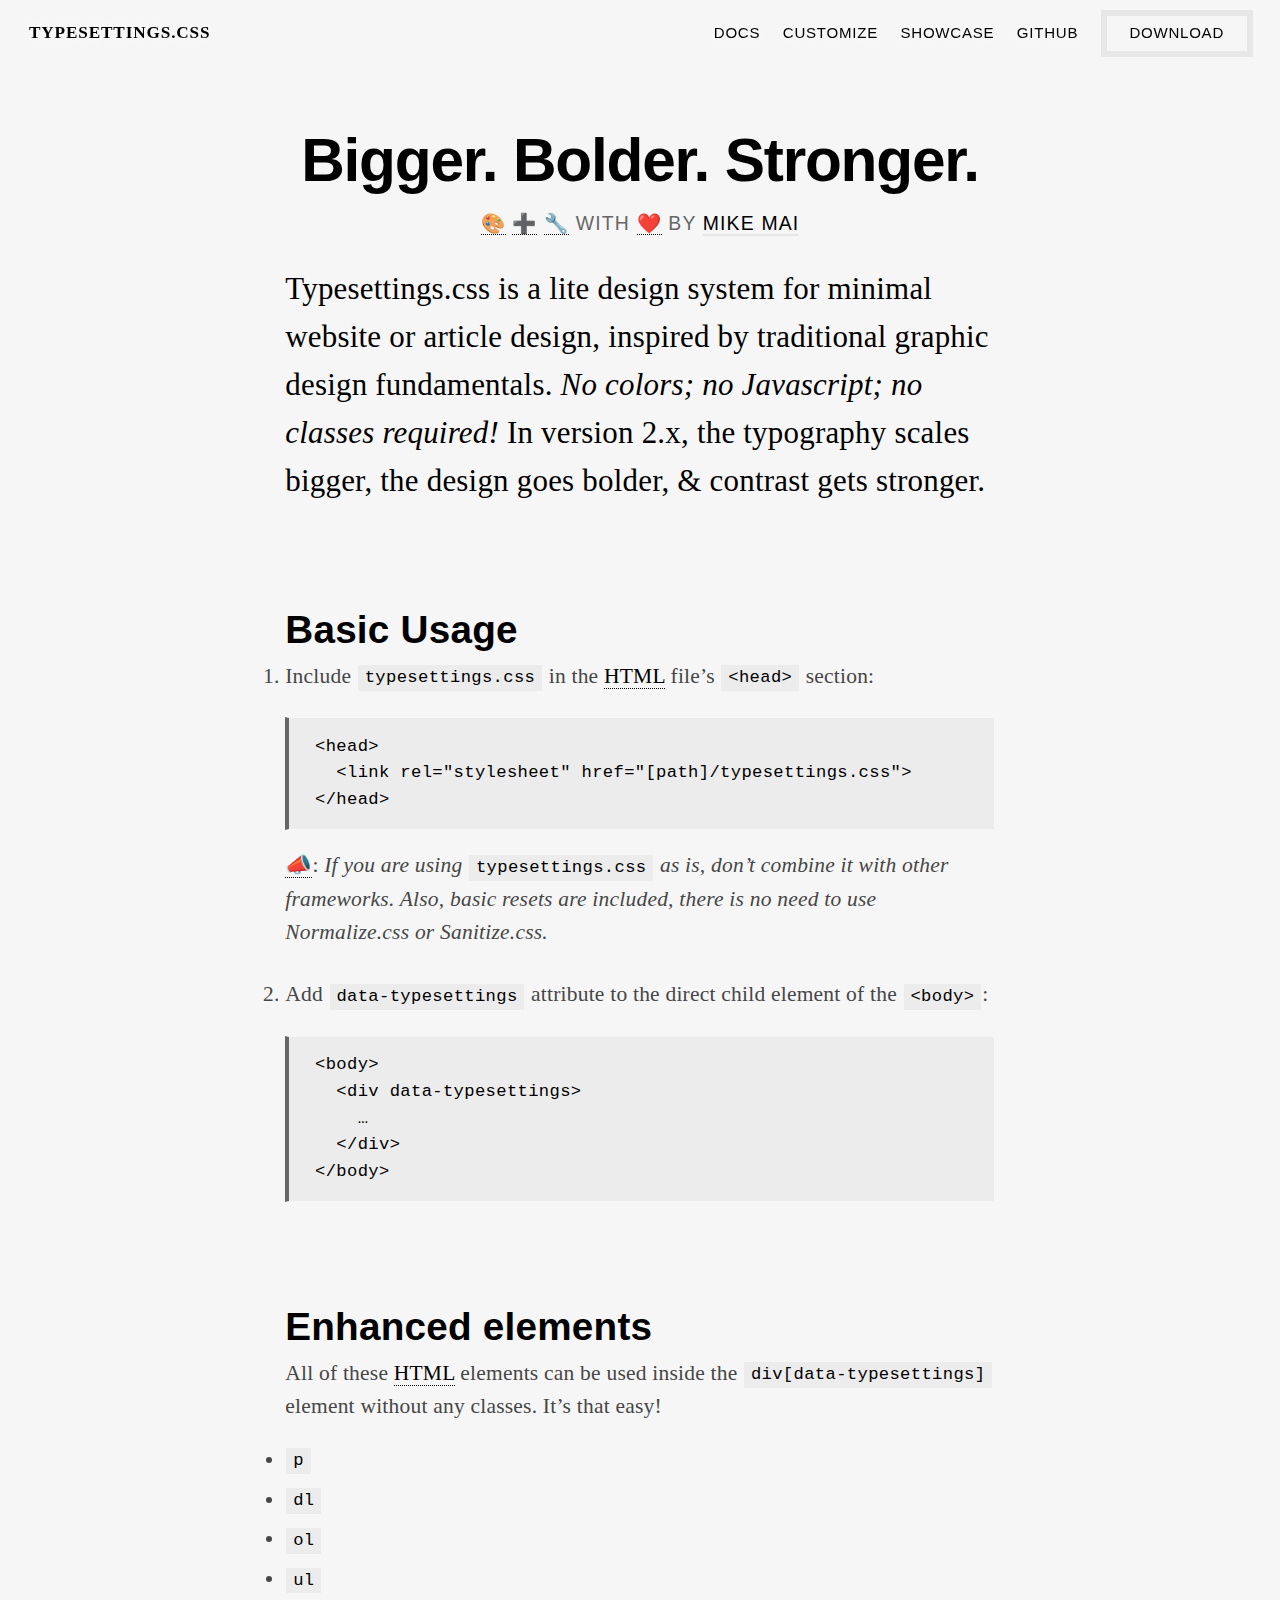
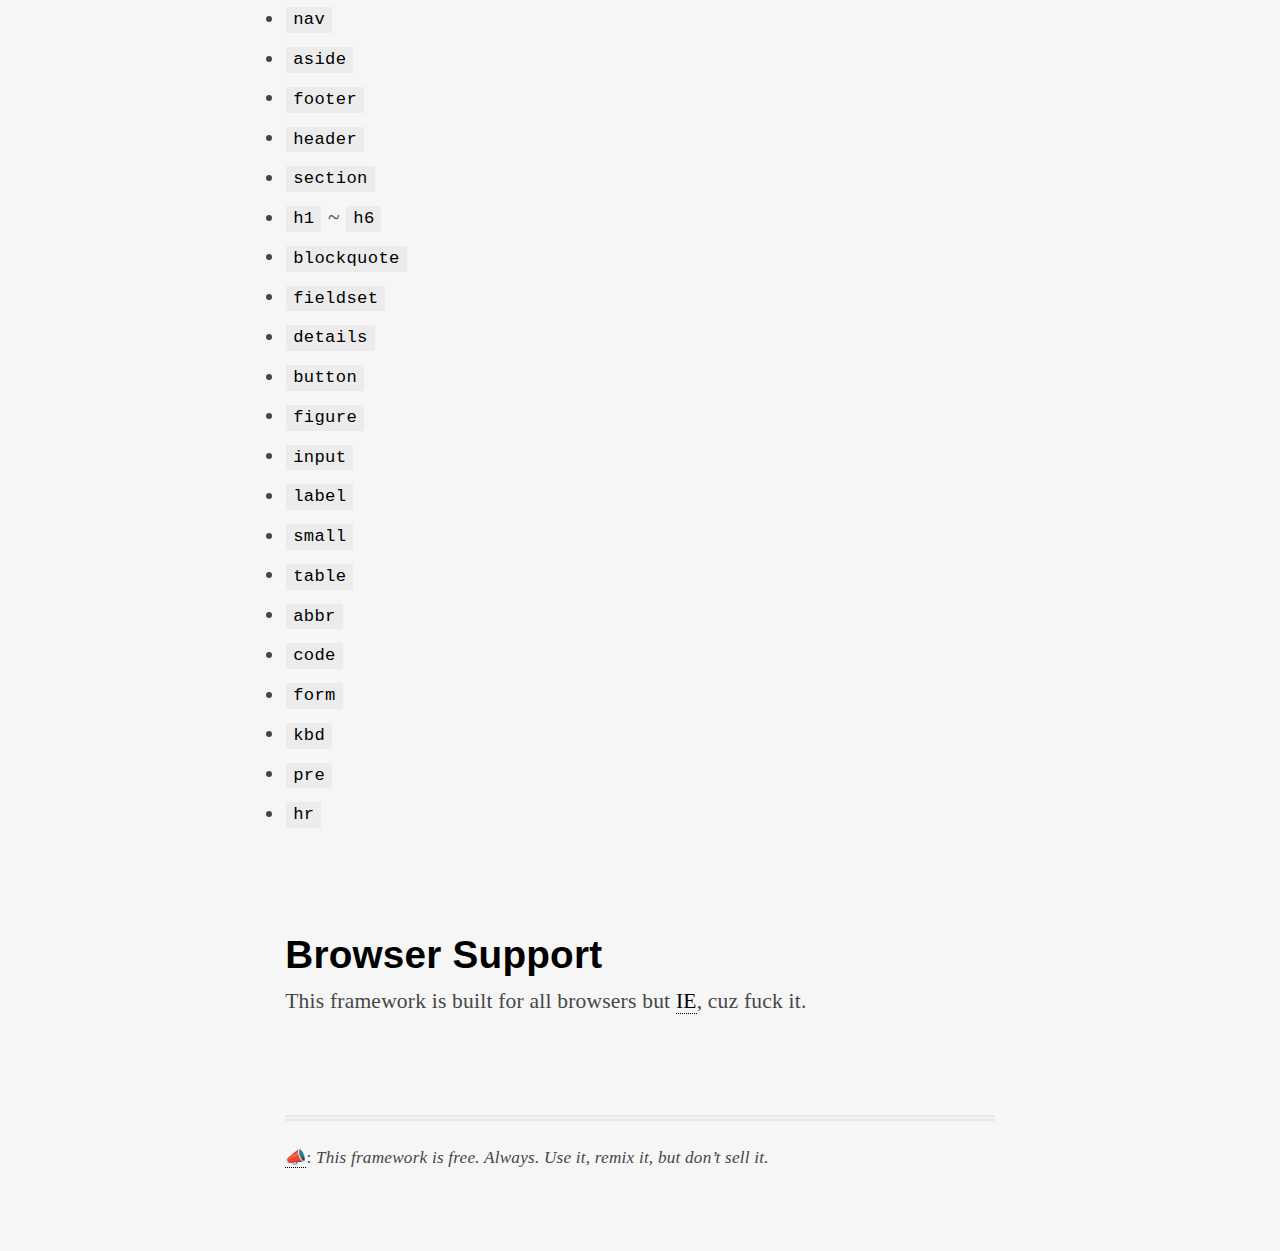
==== commit 18c3abbe: "fix page semantics" ====
--- a/index.html
+++ b/index.html
@@ -48,14 +48,14 @@
     <main id="content">
       <article>
         <header>
-          <h1>
+          <h1 role="presentation">
             Bigger. Bolder. Stronger.
           </h1>
           <h2>
             <abbr aria-label="Designed">🎨</abbr> <abbr aria-label="and">➕</abbr> <abbr aria-label="built">🔧</abbr> with <abbr aria-label="love">❤️</abbr> by <a href="https://mikemai.net">Mike Mai</a>
           </h2>
           <p>
-            Typesettings.css is inspired by traditional graphic design fundamentals &amp; the perfect lite design systems for any minimal website or article design. <em>No colors; no Javascript; no classes required!</em> In version 2.x, the typography scales bigger, the design goes bolder, &amp; contrast gets stronger.
+            Typesettings.css is a lite design system for minimal website or article design, inspired by traditional graphic design fundamentals. <em>No colors; no Javascript; no classes required!</em> In version 2.x, the typography scales bigger, the design goes bolder, &amp; contrast gets stronger.
           </p>
         </header>
         <section aria-labelledby="basic-usage">
--- a/src/styles/typesettings.css
+++ b/src/styles/typesettings.css
@@ -1 +1 @@
-﻿:root{--ts-color-body: #464646;--ts-color-heading: black;--ts-color-link: var(--ts-color-heading);--ts-color-background: #f6f6f6;--ts-color-border: #e7e7e7;--ts-color-muted: #666;--ts-color-subtle: #ececec;--ts-font-family-serif: "Georgia", "Garamond", "Times", serif;--ts-font-family-sans: -apple-system, BlinkMacSystemFont, "Segoe UI", "Roboto", "Oxygen", "Ubuntu", "Cantarell", "Fira Sans", "Droid Sans", "Helvetica Neue", sans-serif;--ts-font-family-sans-alt: "Verdana", sans-serif;--ts-font-family-monospace: monospace, monospace;--ts-font-weight-bold: 800;--ts-font-weight-regular: 300;--ts-font-size: calc(15px + 0.25vw);--ts-font-size-xsmall: 0.7em;--ts-font-size-small: 0.8em;--ts-font-size-medium: 1em;--ts-font-size-large: 1.2em;--ts-font-size-xlarge: 1.4em;--ts-font-size-xxlarge: 1.8em;--ts-font-size-lede: var(--ts-font-size-large);--ts-paragraph-spacing: 0.9em;--ts-paragraph-indent: 1.5em;--ts-line-height-heading: 1.45;--ts-line-height-body: 1.55;--ts-border-double: 6px double var(--ts-color-border);--ts-border-single: 2px solid var(--ts-color-border);--ts-border: var(--ts-border-double)}*,*:before,*:after{box-sizing:border-box;font-feature-settings:"kern";-webkit-font-kerning:normal;font-kerning:normal;-moz-osx-font-smoothing:grayscale !important;-webkit-font-smoothing:antialiased !important}body{margin:0}body>a:first-child{display:block;padding:.5em;text-align:center;font-weight:bold;border:2px dashed}body>a:first-child:not(:focus){position:absolute;width:1px;height:1px;margin:-1px;padding:0;white-space:nowrap;border:0;clip:rect(0 0 0 0);-webkit-clip-path:inset(50%);clip-path:inset(50%);overflow:hidden}:lang(en) q{quotes:"“" "”" "‘" "’"}:lang(zh-Hant) q,:lang(ja) q{quotes:"「" "」" "『" "』"}@media(min-width: 25em){:lang(en) [data-typesettings] header[role=banner] p:first-of-type:first-letter{float:left;-webkit-margin-end:.15em;margin-inline-end:.15em;padding:0 .2em;line-height:calc(var(--ts-line-height-body) * 0.95);text-transform:uppercase;font-weight:var(--ts-font-weight-bold);font-size:calc(var(--ts-font-size-lede) * 2.2);border:var(--ts-border)}[dir=rtl] :lang(en) [data-typesettings] header[role=banner] p:first-of-type:first-letter{float:right}@-moz-document url-prefix(){:lang(en) [data-typesettings] header[role=banner] p:first-of-type:first-letter{-webkit-padding-before:.4em;padding-block-start:.4em;-webkit-padding-after:.4em;padding-block-end:.4em}}}[data-typesettings]{min-height:100vh;color:var(--ts-color-body);line-height:var(--ts-line-height-body);letter-spacing:.01em;font-family:var(--ts-font-family-serif);font-weight:var(--ts-font-weight-regular);font-size:var(--ts-font-size);background-color:var(--ts-color-background)}@media(min-width: 50em){[data-typesettings]{font-size:calc(var(--ts-font-size) * 1.1)}}@media(min-width: 62.5em){[data-typesettings]{font-size:calc(var(--ts-font-size) * 1.2)}}[data-typesettings] a{text-decoration:none;border-bottom:var(--ts-border-single)}[data-typesettings] a:link{color:var(--ts-color-link)}[data-typesettings] a:visited{color:var(--ts-color-muted)}[data-typesettings] a:hover,[data-typesettings] a:visited:hover,[data-typesettings] a:focus{color:var(--ts-color-muted)}[data-typesettings] a:active{position:relative;top:1px}[data-typesettings] h1,[data-typesettings] h2,[data-typesettings] h3,[data-typesettings] h4,[data-typesettings] h5,[data-typesettings] h6,[data-typesettings] dt,[data-typesettings] thead th,[data-typesettings] figcaption,[data-typesettings] blockquote{font-family:var(--ts-font-family-sans)}[data-typesettings] h1,[data-typesettings] h2,[data-typesettings] h3,[data-typesettings] h4,[data-typesettings] h5,[data-typesettings] h6{-webkit-margin-before:var(--ts-paragraph-spacing);margin-block-start:var(--ts-paragraph-spacing);color:var(--ts-color-heading);font-weight:var(--ts-font-weight-bold)}[data-typesettings] h1:first-child,[data-typesettings] h2:first-child,[data-typesettings] h3:first-child,[data-typesettings] h4:first-child,[data-typesettings] h5:first-child,[data-typesettings] h6:first-child{-webkit-margin-before:0;margin-block-start:0}[data-typesettings] h1:last-child,[data-typesettings] h2:last-child,[data-typesettings] h3:last-child,[data-typesettings] h4:last-child,[data-typesettings] h5:last-child,[data-typesettings] h6:last-child{-webkit-margin-after:0;margin-block-end:0}[data-typesettings] h2,[data-typesettings] h3,[data-typesettings] h4,[data-typesettings] h5,[data-typesettings] h6{-webkit-margin-after:calc(var(--ts-paragraph-spacing) / -2);margin-block-end:calc(var(--ts-paragraph-spacing) / -2);line-height:var(--ts-line-height-heading)}[data-typesettings] h1,[data-typesettings] h2{line-height:calc(var(--ts-line-height-heading) * 0.8);-webkit-hyphens:auto;-ms-hyphens:auto;hyphens:auto}[data-typesettings] h1{-webkit-margin-after:0;margin-block-end:0;font-size:var(--ts-font-size-xxlarge)}@media(min-width: 50em){[data-typesettings] h1{letter-spacing:-0.01em;font-size:calc(var(--ts-font-size-xxlarge) * 1.28)}}@media(min-width: 62.5em){[data-typesettings] h1{letter-spacing:-0.02em;font-size:calc(var(--ts-font-size-xxlarge) * 1.56)}}[data-typesettings] h1:first-child~h2:first-of-type{-webkit-margin-after:0;margin-block-end:0;color:var(--ts-color-muted);letter-spacing:.06em;text-transform:uppercase;font-family:var(--ts-font-family-sans-alt);font-weight:var(--ts-font-weight-regular);font-size:var(--ts-font-size-xsmall)}@media(min-width: 50em){[data-typesettings] h1:first-child~h2:first-of-type{font-size:calc(var(--ts-font-size-xsmall) * 1.14)}}@media(min-width: 62.5em){[data-typesettings] h1:first-child~h2:first-of-type{font-size:calc(var(--ts-font-size-xsmall) * 1.29)}}[data-typesettings] header h1:first-child{text-align:center}[data-typesettings] header h1:first-child+h2{text-align:center}[data-typesettings] header p{color:var(--ts-color-heading);font-size:var(--ts-font-size-lede)}@media(min-width: 50em){[data-typesettings] header p{font-size:calc(var(--ts-font-size-lede) * 1.1)}}@media(min-width: 62.5em){[data-typesettings] header p{font-size:calc(var(--ts-font-size-lede) * 1.2)}}[data-typesettings] h2{font-size:var(--ts-font-size-xlarge)}@media(min-width: 50em){[data-typesettings] h2{font-size:calc(var(--ts-font-size-xlarge) * 1.29)}}@media(min-width: 62.5em){[data-typesettings] h2{letter-spacing:-0.01em;font-size:calc(var(--ts-font-size-xlarge) * 1.57)}}[data-typesettings] h3{font-size:var(--ts-font-size-large)}@media(min-width: 50em){[data-typesettings] h3{font-size:calc(var(--ts-font-size-large) * 1.17)}}@media(min-width: 62.5em){[data-typesettings] h3{font-size:calc(var(--ts-font-size-large) * 1.5)}}[data-typesettings] h4{font-size:var(--ts-font-size-medium)}@media(min-width: 50em){[data-typesettings] h4{font-size:calc(var(--ts-font-size-medium) * 1.1)}}@media(min-width: 62.5em){[data-typesettings] h4{font-size:calc(var(--ts-font-size-medium) * 1.4)}}[data-typesettings] h5{-webkit-margin-before:calc(var(--ts-paragraph-spacing) * 1.28);margin-block-start:calc(var(--ts-paragraph-spacing) * 1.28);font-size:var(--ts-font-size-small)}@media(min-width: 50em){[data-typesettings] h5{-webkit-margin-before:calc(var(--ts-paragraph-spacing) * 1.11);margin-block-start:calc(var(--ts-paragraph-spacing) * 1.11);font-size:calc(var(--ts-font-size-small) * 1.125)}}@media(min-width: 62.5em){[data-typesettings] h5{font-size:calc(var(--ts-font-size-small) * 1.375)}}[data-typesettings] h6{-webkit-margin-before:calc(var(--ts-paragraph-spacing) * 1.44);margin-block-start:calc(var(--ts-paragraph-spacing) * 1.44);text-transform:uppercase;letter-spacing:.01em;font-size:var(--ts-font-size-xsmall)}@media(min-width: 50em){[data-typesettings] h6{-webkit-margin-before:calc(var(--ts-paragraph-spacing) * 1.28);margin-block-start:calc(var(--ts-paragraph-spacing) * 1.28)}}@media(min-width: 62.5em){[data-typesettings] h6{-webkit-margin-before:calc(var(--ts-paragraph-spacing) * 1.11);margin-block-start:calc(var(--ts-paragraph-spacing) * 1.11);font-size:calc(var(--ts-font-size-xsmall) * 1.14)}}[data-typesettings] p,[data-typesettings] dl,[data-typesettings] hr,[data-typesettings] ol,[data-typesettings] ul,[data-typesettings] nav,[data-typesettings] footer,[data-typesettings] details,[data-typesettings] fieldset,[data-typesettings] progress,[data-typesettings] article aside{-webkit-margin-before:var(--ts-paragraph-spacing);margin-block-start:var(--ts-paragraph-spacing);-webkit-margin-after:0;margin-block-end:0;-webkit-margin-start:0;margin-inline-start:0;-webkit-margin-end:0;margin-inline-end:0}[data-typesettings] p:first-child,[data-typesettings] dl:first-child,[data-typesettings] hr:first-child,[data-typesettings] ol:first-child,[data-typesettings] ul:first-child,[data-typesettings] nav:first-child,[data-typesettings] footer:first-child,[data-typesettings] details:first-child,[data-typesettings] fieldset:first-child,[data-typesettings] progress:first-child,[data-typesettings] article aside:first-child{-webkit-margin-before:0;margin-block-start:0}[data-typesettings] blockquote,[data-typesettings] figure,[data-typesettings] header,[data-typesettings] form,[data-typesettings] pre{-webkit-margin-before:calc(var(--ts-paragraph-spacing) * 1.25);margin-block-start:calc(var(--ts-paragraph-spacing) * 1.25);-webkit-margin-after:0;margin-block-end:0;-webkit-margin-start:0;margin-inline-start:0;-webkit-margin-end:0;margin-inline-end:0}[data-typesettings] blockquote:first-child,[data-typesettings] figure:first-child,[data-typesettings] header:first-child,[data-typesettings] form:first-child,[data-typesettings] pre:first-child{-webkit-margin-before:0;margin-block-start:0}[data-typesettings] ul,[data-typesettings] ol{padding:0}[data-typesettings] ul ul,[data-typesettings] ul ol,[data-typesettings] ol ul,[data-typesettings] ol ol{-webkit-margin-before:0;margin-block-start:0;-webkit-padding-start:var(--ts-paragraph-indent);padding-inline-start:var(--ts-paragraph-indent)}[data-typesettings] li{-webkit-margin-before:calc(var(--ts-paragraph-spacing) / 3);margin-block-start:calc(var(--ts-paragraph-spacing) / 3)}[data-typesettings] li:first-child{-webkit-margin-before:0;margin-block-start:0}[data-typesettings] ol[data-comfortable] li,[data-typesettings] ul[data-comfortable] li{-webkit-margin-before:calc(var(--ts-paragraph-spacing) * 1.5);margin-block-start:calc(var(--ts-paragraph-spacing) * 1.5)}[data-typesettings] ol[data-comfortable] li:first-child,[data-typesettings] ul[data-comfortable] li:first-child{-webkit-margin-before:0;margin-block-start:0}[data-typesettings] dt{-webkit-margin-before:calc(var(--ts-paragraph-spacing) / 2);margin-block-start:calc(var(--ts-paragraph-spacing) / 2);font-weight:var(--ts-font-weight-bold)}[data-typesettings] dt:first-child{-webkit-margin-before:0;margin-block-start:0}[data-typesettings] dd{margin:0;-webkit-padding-start:var(--ts-paragraph-indent);padding-inline-start:var(--ts-paragraph-indent);letter-spacing:-0.02em;font-family:var(--ts-font-family-monospace);font-size:var(--ts-font-size-small);border-left:var(--ts-border)}[dir=rtl] [data-typesettings] dd{border-right:var(--ts-border);border-left:none}[data-typesettings] figure{display:block;width:100%;text-align:center}[data-typesettings] figure img{max-width:100%;height:auto}[data-typesettings] figure>div{position:relative;-webkit-padding-before:30px;padding-block-start:30px;-webkit-padding-after:56.25%;padding-block-end:56.25%;height:0;overflow:hidden}[data-typesettings] figure>div iframe,[data-typesettings] figure>div object,[data-typesettings] figure>div embed{position:absolute;top:0;left:0;width:100%;height:100%}[data-typesettings] figure figcaption{-webkit-margin-before:calc(var(--ts-paragraph-spacing) / 4);margin-block-start:calc(var(--ts-paragraph-spacing) / 4);color:var(--ts-color-muted);font-size:var(--ts-font-size-xsmall)}[data-typesettings] blockquote{-webkit-padding-before:var(--ts-paragraph-spacing);padding-block-start:var(--ts-paragraph-spacing);-webkit-padding-after:var(--ts-paragraph-spacing);padding-block-end:var(--ts-paragraph-spacing);-webkit-padding-start:var(--ts-paragraph-indent);padding-inline-start:var(--ts-paragraph-indent);-webkit-padding-end:var(--ts-paragraph-indent);padding-inline-end:var(--ts-paragraph-indent);color:var(--ts-color-heading);font-weight:var(--ts-font-weight-bold);border-top:var(--ts-border);border-bottom:var(--ts-border)}[data-typesettings] blockquote p{font-size:var(--ts-font-size-large)}@media(min-width: 50em){[data-typesettings] blockquote p{font-size:calc(var(--ts-font-size-large) * 1.08)}}@media(min-width: 62.5em){[data-typesettings] blockquote p{font-size:calc(var(--ts-font-size-large) * 1.25)}}[data-typesettings] blockquote q:before,[data-typesettings] blockquote q:after{color:var(--ts-color-muted);font-family:var(--ts-font-family-serif);font-weight:var(--ts-font-weight-bold)}:lang(en):not([dir=rtl]) [data-typesettings] blockquote p{max-width:30ch}:lang(en):not([dir=rtl]) [data-typesettings] blockquote q:before,:lang(en):not([dir=rtl]) [data-typesettings] blockquote q:after{z-index:0}:lang(en):not([dir=rtl]) [data-typesettings] blockquote q:before{position:absolute;transform:translateX(-105%)}[dir=rtl] :lang(en):not([dir=rtl]) [data-typesettings] blockquote q:before{transform:translateX(105%)}:lang(en):not([dir=rtl]) [data-typesettings] blockquote q:after{transform:translateX(5%)}[dir=rtl] :lang(en):not([dir=rtl]) [data-typesettings] blockquote q:after{transform:translateX(-5%)}:lang(en):not([dir=rtl]) [data-typesettings] blockquote q q:before,:lang(en):not([dir=rtl]) [data-typesettings] blockquote q q:after{position:static;transform:none}[data-typesettings] hr{display:block;height:1px;padding:0;border:0;border-top:var(--ts-border)}[data-typesettings] code,[data-typesettings] kbd{-webkit-padding-before:.2em;padding-block-start:.2em;-webkit-padding-after:.2em;padding-block-end:.2em;-webkit-padding-start:.4em;padding-inline-start:.4em;-webkit-padding-end:.4em;padding-inline-end:.4em;-webkit-writing-mode:horizontal-tb;-ms-writing-mode:lr-tb;writing-mode:horizontal-tb;-webkit-text-orientation:mixed;text-orientation:mixed;font-family:var(--ts-font-family-monospace);font-size:var(--ts-font-size-small)}[data-typesettings] code{color:var(--ts-color-heading);letter-spacing:.02em;vertical-align:baseline;font-style:normal;background-color:var(--ts-color-subtle)}[data-typesettings] pre{white-space:nowrap}[data-typesettings] pre code{display:block;max-height:80vh;margin:0;-webkit-padding-before:var(--ts-paragraph-spacing);padding-block-start:var(--ts-paragraph-spacing);-webkit-padding-after:var(--ts-paragraph-spacing);padding-block-end:var(--ts-paragraph-spacing);-webkit-padding-start:var(--ts-paragraph-indent);padding-inline-start:var(--ts-paragraph-indent);-webkit-padding-end:var(--ts-paragraph-indent);padding-inline-end:var(--ts-paragraph-indent);overflow:auto;-webkit-overflow-scrolling:touch;text-align:left;white-space:inherit;border-left:4px solid var(--ts-color-muted)}[data-typesettings] address{display:inline-block}[data-typesettings] small{font-size:var(--ts-font-size-small)}[data-typesettings] kbd{color:var(--ts-color-heading);border-radius:3px;background-color:var(--ts-color-background);box-shadow:0 1px 1px 1px var(--ts-color-muted)}[data-typesettings] abbr{position:relative;color:var(--ts-color-heading);cursor:help;border-bottom:2px dotted}[data-typesettings] abbr:after{content:attr(aria-label);display:none;position:absolute;top:0;left:50%;transform:translate3d(-50%, -100%, 0);-webkit-padding-before:.2em;padding-block-start:.2em;-webkit-padding-after:.2em;padding-block-end:.2em;-webkit-padding-start:.4em;padding-inline-start:.4em;-webkit-padding-end:.4em;padding-inline-end:.4em;color:var(--ts-color-background);line-height:var(--ts-line-height-heading);-webkit-hyphens:none;-ms-hyphens:none;hyphens:none;font-family:var(--ts-font-family-sans-alt);font-size:var(--ts-font-size-xsmall);box-shadow:0 0 0 2px var(--ts-color-background);background-color:var(--ts-color-heading)}[data-typesettings] abbr:hover:after{display:block}[data-typesettings] button,[data-typesettings] input,[data-typesettings] optgroup,[data-typesettings] select,[data-typesettings] textarea{margin:0;line-height:var(--ts-line-height-heading);font-size:var(--ts-font-size-medium)}[data-typesettings] input,[data-typesettings] optgroup,[data-typesettings] select,[data-typesettings] textarea{font-family:var(--ts-font-family-monospace)}[data-typesettings] input[type=text],[data-typesettings] input[type=color],[data-typesettings] input[type=date],[data-typesettings] input[type=datetime-local],[data-typesettings] input[type=email],[data-typesettings] input[type=month],[data-typesettings] input[type=number],[data-typesettings] input[type=password],[data-typesettings] input[type=search],[data-typesettings] input[type=tel],[data-typesettings] input[type=time],[data-typesettings] input[type=url],[data-typesettings] input[type=week],[data-typesettings] textarea,[data-typesettings] optgroup,[data-typesettings] select{-webkit-padding-before:1px;padding-block-start:1px;-webkit-padding-after:2px;padding-block-end:2px;-webkit-padding-start:7px;padding-inline-start:7px;-webkit-padding-end:7px;padding-inline-end:7px}[data-typesettings] input[type=text],[data-typesettings] input[type=color],[data-typesettings] input[type=date],[data-typesettings] input[type=datetime-local],[data-typesettings] input[type=email],[data-typesettings] input[type=month],[data-typesettings] input[type=number],[data-typesettings] input[type=password],[data-typesettings] input[type=search],[data-typesettings] input[type=tel],[data-typesettings] input[type=time],[data-typesettings] input[type=url],[data-typesettings] input[type=week],[data-typesettings] textarea{display:inline-flex;max-width:100%;border-width:1px;border-style:solid;border-color:#d8d8d8 #d1d1d1 #bababa}[data-typesettings] button,[data-typesettings] input{overflow:visible}[data-typesettings] button,[data-typesettings] select{text-transform:none}[data-typesettings] button,[data-typesettings] [type=button],[data-typesettings] [type=reset],[data-typesettings] [type=submit],[data-typesettings] ::-webkit-file-upload-button{letter-spacing:-0.02em;cursor:pointer;font-family:var(--ts-font-family-monospace);font-weight:var(--ts-font-weight-regular);-webkit-appearance:button}[data-typesettings] button::-moz-focus-inner,[data-typesettings] [type=button]::-moz-focus-inner,[data-typesettings] [type=reset]::-moz-focus-inner,[data-typesettings] [type=submit]::-moz-focus-inner{padding:0;border-style:none}[data-typesettings] button:-moz-focusring,[data-typesettings] [type=button]:-moz-focusring,[data-typesettings] [type=reset]:-moz-focusring,[data-typesettings] [type=submit]:-moz-focusring{outline:1px dotted ButtonText}[data-typesettings] form{font-size:var(--ts-font-size-small)}[data-typesettings] fieldset{-webkit-padding-before:var(--ts-paragraph-spacing);padding-block-start:var(--ts-paragraph-spacing);-webkit-padding-after:var(--ts-paragraph-spacing);padding-block-end:var(--ts-paragraph-spacing);-webkit-padding-start:calc(var(--ts-paragraph-indent) * 1.5);padding-inline-start:calc(var(--ts-paragraph-indent) * 1.5);-webkit-padding-end:calc(var(--ts-paragraph-indent) * 1.5);padding-inline-end:calc(var(--ts-paragraph-indent) * 1.5);border:var(--ts-border);background-color:var(--ts-color-subtle)}[data-typesettings] legend{display:table;max-width:100%;-webkit-margin-before:0;margin-block-start:0;-webkit-margin-after:0;margin-block-end:0;-webkit-margin-start:-3px;margin-inline-start:-3px;-webkit-margin-end:-3px;margin-inline-end:-3px;-webkit-padding-before:1px;padding-block-start:1px;-webkit-padding-after:1px;padding-block-end:1px;-webkit-padding-start:3px;padding-inline-start:3px;-webkit-padding-end:3px;padding-inline-end:3px;color:inherit;white-space:normal;line-height:1;text-transform:uppercase;letter-spacing:.05rem;font-family:var(--ts-font-family-monospace);font-weight:var(--ts-font-weight-bold);font-size:var(--ts-font-size-xsmall)}[data-typesettings] legend+*{-webkit-margin-before:0;margin-block-start:0}[data-typesettings] textarea{width:100%;overflow:auto}[data-typesettings] [type=checkbox],[data-typesettings] [type=radio]{padding:0}[data-typesettings] [type=number]::-webkit-inner-spin-button,[data-typesettings] [type=number]::-webkit-outer-spin-button{height:auto}[data-typesettings] [type=search]{outline-offset:-2px;-webkit-appearance:textfield}[data-typesettings] [type=search]::-webkit-search-decoration{-webkit-appearance:none}[data-typesettings] label{cursor:pointer;letter-spacing:-0.02em;font-family:var(--ts-font-family-monospace)}[data-typesettings] progress{width:100%}[data-typesettings] summary{display:flex;align-items:center;position:relative;z-index:0;cursor:pointer;-webkit-user-select:none;-moz-user-select:none;-ms-user-select:none;user-select:none;outline:none}[data-typesettings] summary::-webkit-details-marker{display:none}[data-typesettings] summary:before{content:"❯";position:absolute;top:50%;left:0;transform:translate3d(calc(-100% - var(--ts-paragraph-indent) / 2), -50%, 0) rotate(0deg);color:var(--ts-color-muted);font-size:.8em}[dir=rtl] [data-typesettings] summary:before{right:0;left:auto;transform:translate3d(calc(100% + var(--ts-paragraph-indent) / 2), -50%, 0) rotate(0deg)}[data-typesettings] summary:focus{border:1px dashed var(--ts-color-muted)}[data-typesettings] details[open]>summary{-webkit-margin-after:calc(var(--ts-paragraph-spacing) / -2);margin-block-end:calc(var(--ts-paragraph-spacing) / -2)}[data-typesettings] details[open]>summary:before{transform:translate3d(calc(-100% - var(--ts-paragraph-indent) / 2), -50%, 0) rotate(90deg)}[dir=rtl] [data-typesettings] details[open]>summary:before{transform:translate3d(calc(100% + var(--ts-paragraph-indent) / 2), -50%, 0) rotate(270deg)}[data-typesettings] template,[data-typesettings] [hidden]{display:none}[data-typesettings] table{min-width:calc(100% + var(--ts-paragraph-indent));-webkit-margin-start:calc(var(--ts-paragraph-indent) / -2);margin-inline-start:calc(var(--ts-paragraph-indent) / -2);-webkit-margin-end:calc(var(--ts-paragraph-indent) / -2);margin-inline-end:calc(var(--ts-paragraph-indent) / -2);font-family:var(--ts-font-family-monospace);font-size:var(--ts-font-size-xsmall)}[data-typesettings] tbody tr:hover{background-color:var(--ts-color-subtle)}[data-typesettings] th,[data-typesettings] td{-webkit-padding-before:calc(var(--ts-paragraph-spacing) / 2);padding-block-start:calc(var(--ts-paragraph-spacing) / 2);-webkit-padding-after:calc(var(--ts-paragraph-spacing) / 2);padding-block-end:calc(var(--ts-paragraph-spacing) / 2);-webkit-padding-start:calc(var(--ts-paragraph-indent) / 2);padding-inline-start:calc(var(--ts-paragraph-indent) / 2);-webkit-padding-end:calc(var(--ts-paragraph-indent) / 2);padding-inline-end:calc(var(--ts-paragraph-indent) / 2);text-align:start;vertical-align:baseline;border-bottom:var(--ts-border-single)}[data-typesettings] th:first-child,[data-typesettings] td:first-child{white-space:nowrap}[data-typesettings] th{-webkit-padding-before:0;padding-block-start:0;color:var(--ts-color-heading);white-space:nowrap;font-weight:var(--ts-font-weight-bold)}[data-typesettings] thead th{border-bottom-color:currentColor}[data-typesettings] article aside{-webkit-padding-before:calc(var(--ts-paragraph-spacing) / 2);padding-block-start:calc(var(--ts-paragraph-spacing) / 2);-webkit-padding-after:calc(var(--ts-paragraph-spacing) / 2);padding-block-end:calc(var(--ts-paragraph-spacing) / 2);-webkit-padding-start:calc(var(--ts-paragraph-indent) / 2);padding-inline-start:calc(var(--ts-paragraph-indent) / 2);-webkit-padding-end:calc(var(--ts-paragraph-indent) / 2);padding-inline-end:calc(var(--ts-paragraph-indent) / 2);border:var(--ts-border)}@media(min-width: 50em){[data-typesettings] article aside{transform:translateY(calc(var(--ts-paragraph-spacing) / 4));float:right;width:12em;-webkit-margin-start:var(--ts-paragraph-indent);margin-inline-start:var(--ts-paragraph-indent);-webkit-margin-after:calc(var(--ts-paragraph-spacing) / 2);margin-block-end:calc(var(--ts-paragraph-spacing) / 2);background-color:var(--ts-color-background)}[dir=rtl] [data-typesettings] article aside{float:left}}[data-typesettings] article aside>*{font-size:var(--ts-font-size-small)}[data-typesettings] *+section,[data-typesettings] section+hr{-webkit-margin-before:calc(var(--ts-paragraph-spacing) * 5);margin-block-start:calc(var(--ts-paragraph-spacing) * 5)}[data-typesettings] *+section *+section,[data-typesettings] *+section section+hr,[data-typesettings] section+hr *+section,[data-typesettings] section+hr section+hr{-webkit-margin-before:calc(var(--ts-paragraph-spacing) * 3);margin-block-start:calc(var(--ts-paragraph-spacing) * 3)}[data-typesettings] *+section>*[id]:first-child,[data-typesettings] section+hr>*[id]:first-child{-webkit-margin-before:-5rem;margin-block-start:-5rem;-webkit-padding-before:5rem;padding-block-start:5rem}[data-typesettings] header[role=banner]{-webkit-filter:invert(100%);filter:invert(100%);-webkit-margin-start:-5vw;margin-inline-start:-5vw;-webkit-margin-end:-5vw;margin-inline-end:-5vw;-webkit-padding-before:calc(var(--ts-paragraph-spacing) * 3);padding-block-start:calc(var(--ts-paragraph-spacing) * 3);-webkit-padding-after:calc(var(--ts-paragraph-spacing) * 3);padding-block-end:calc(var(--ts-paragraph-spacing) * 3);-webkit-padding-start:5vw;padding-inline-start:5vw;-webkit-padding-end:5vw;padding-inline-end:5vw;color:var(--ts-color-body);background-color:var(--ts-color-background)}[data-typesettings] header[role=banner] img:not([src*=".svg"]),[data-typesettings] header[role=banner] video,[data-typesettings] header[role=banner] embed,[data-typesettings] header[role=banner] iframe{-webkit-filter:invert(100%);filter:invert(100%)}[data-typesettings] nav{text-align:center}@media(min-width: 50em){[data-typesettings] nav{text-align:start;line-height:var(--ts-line-height-heading)}}[data-typesettings] nav ul{display:flex;align-items:baseline;flex-wrap:wrap;list-style:none}[data-typesettings] nav ul li{flex-grow:1;-webkit-margin-before:0;margin-block-start:0;-webkit-margin-end:0;margin-inline-end:0}@media(min-width: 50em){[data-typesettings] nav ul li{-webkit-margin-end:calc(var(--ts-paragraph-indent) / 2);margin-inline-end:calc(var(--ts-paragraph-indent) / 2);flex-grow:0}}[data-typesettings] nav ul li:last-child{-webkit-margin-end:0;margin-inline-end:0}[data-typesettings] nav ul li ul{padding:0}@media(min-width: 50em){[data-typesettings] nav ul li ul{justify-content:flex-end}[data-typesettings] nav ul li ul li:last-child>a{-webkit-padding-before:calc(var(--ts-paragraph-spacing) / 2);padding-block-start:calc(var(--ts-paragraph-spacing) / 2);-webkit-padding-after:calc(var(--ts-paragraph-spacing) / 2);padding-block-end:calc(var(--ts-paragraph-spacing) / 2);-webkit-padding-start:var(--ts-paragraph-indent);padding-inline-start:var(--ts-paragraph-indent);-webkit-padding-end:var(--ts-paragraph-indent);padding-inline-end:var(--ts-paragraph-indent);border:6px solid var(--ts-color-border);background-color:var(--ts-color-background)}}[data-typesettings] nav>ul{position:relative;right:50%;left:50%;width:100vw;-webkit-margin-end:-50vw;margin-inline-end:-50vw;-webkit-margin-start:-50vw;margin-inline-start:-50vw;flex-direction:column;justify-content:space-between;-webkit-padding-before:calc(var(--ts-paragraph-spacing) / 2);padding-block-start:calc(var(--ts-paragraph-spacing) / 2);-webkit-padding-after:calc(var(--ts-paragraph-spacing) / 2);padding-block-end:calc(var(--ts-paragraph-spacing) / 2);-webkit-padding-start:var(--ts-paragraph-indent);padding-inline-start:var(--ts-paragraph-indent);-webkit-padding-end:var(--ts-paragraph-indent);padding-inline-end:var(--ts-paragraph-indent);-webkit-backdrop-filter:blur(0.1em);backdrop-filter:blur(0.1em)}[data-typesettings] nav>ul:before{content:"";position:absolute;top:0;right:0;z-index:-1;width:100%;height:100%;background-color:var(--ts-color-background);opacity:.8}@media(min-width: 50em){[data-typesettings] nav>ul{flex-direction:row}}[data-typesettings] nav>ul>li{width:100%}@media(min-width: 50em){[data-typesettings] nav>ul>li{width:auto}[data-typesettings] nav>ul>li:nth-child(2){flex-grow:1}}[data-typesettings] nav a{display:inline-flex;-webkit-padding-before:calc(var(--ts-paragraph-spacing) / 2);padding-block-start:calc(var(--ts-paragraph-spacing) / 2);-webkit-padding-after:calc(var(--ts-paragraph-spacing) / 2);padding-block-end:calc(var(--ts-paragraph-spacing) / 2);-webkit-padding-start:calc(var(--ts-paragraph-indent) / 2);padding-inline-start:calc(var(--ts-paragraph-indent) / 2);-webkit-padding-end:calc(var(--ts-paragraph-indent) / 2);padding-inline-end:calc(var(--ts-paragraph-indent) / 2);letter-spacing:.05em;text-transform:uppercase;text-shadow:0 0 .1em var(--ts-color-background),.1em 0 .1em var(--ts-color-background),0 .1em .1em var(--ts-color-background),0 -0.1em .1em var(--ts-color-background),-0.1em 0 .1em var(--ts-color-background);font-family:var(--ts-font-family-sans-alt);font-size:var(--ts-font-size-xsmall);border:none}@media(min-width: 50em){[data-typesettings] nav a{padding:0}}[data-typesettings] nav a:visited{color:var(--ts-color-link)}[data-typesettings] nav h1{font-family:var(--ts-font-family-heading);font-size:var(--ts-font-size-small)}[data-typesettings] nav h1 a{font-family:inherit;font-size:inherit}[data-typesettings]>nav:first-child{position:-webkit-sticky;position:sticky;top:0;z-index:99999}[data-typesettings] main{-webkit-padding-before:calc(var(--ts-paragraph-spacing) * 3);padding-block-start:calc(var(--ts-paragraph-spacing) * 3);-webkit-padding-after:calc(var(--ts-paragraph-spacing) * 4);padding-block-end:calc(var(--ts-paragraph-spacing) * 4);-webkit-padding-start:10vw;padding-inline-start:10vw;-webkit-padding-end:10vw;padding-inline-end:10vw}[data-typesettings] article{max-width:75em;-webkit-margin-before:0;margin-block-start:0;-webkit-margin-after:0;margin-block-end:0;-webkit-margin-start:auto;margin-inline-start:auto;-webkit-margin-end:auto;margin-inline-end:auto}[data-typesettings] main:after,[data-typesettings] article:after,[data-typesettings] section:after{content:"";display:block;clear:both}[data-typesettings][data-typesettings*=dark]{-webkit-filter:invert(100%);filter:invert(100%);color:var(--ts-color-body) !important;background-color:var(--ts-color-background) !important}[data-typesettings][data-typesettings*=dark] img:not([src*=".svg"]),[data-typesettings][data-typesettings*=dark] video,[data-typesettings][data-typesettings*=dark] embed,[data-typesettings][data-typesettings*=dark] iframe{-webkit-filter:invert(100%);filter:invert(100%)}[data-typesettings][data-typesettings*=sans-serif]{letter-spacing:-0.01em;font-family:var(--ts-font-family-sans)}@media(min-width: 50em){[data-typesettings][data-typesettings*=sans-serif]{font-size:var(--ts-font-size)}}@media(min-width: 62.5em){[data-typesettings][data-typesettings*=sans-serif]{font-size:calc(var(--ts-font-size) * 1.1)}}[data-typesettings][data-typesettings*=sans-serif] h1,[data-typesettings][data-typesettings*=sans-serif] h2,[data-typesettings][data-typesettings*=sans-serif] h3,[data-typesettings][data-typesettings*=sans-serif] h4,[data-typesettings][data-typesettings*=sans-serif] h5,[data-typesettings][data-typesettings*=sans-serif] h6,[data-typesettings][data-typesettings*=sans-serif] dt,[data-typesettings][data-typesettings*=sans-serif] legend figcaption,[data-typesettings][data-typesettings*=sans-serif] blockquote{font-family:var(--ts-font-family-serif)}[data-typesettings][data-typesettings*=indented] p:first-of-type{text-indent:0}[data-typesettings][data-typesettings*=indented] p+p,[data-typesettings][data-typesettings*=indented] figure+p,[data-typesettings][data-typesettings*=indented] blockquote+p,[data-typesettings][data-typesettings*=indented] aside+p,[data-typesettings][data-typesettings*=indented] pre+p,[data-typesettings][data-typesettings*=indented] ul+p,[data-typesettings][data-typesettings*=indented] ol+p{text-indent:var(--ts-paragraph-indent)}[data-typesettings][data-typesettings*=indented] p+p{-webkit-margin-before:0;margin-block-start:0}@media(min-width: 50em){[data-typesettings][data-typesettings*=indented] p+aside,[data-typesettings][data-typesettings*=indented] aside+p{-webkit-margin-before:0;margin-block-start:0}}@media(min-width: 50em){[data-typesettings][data-typesettings*=golden] main{-webkit-padding-start:19vw;padding-inline-start:19vw;-webkit-padding-end:19vw;padding-inline-end:19vw}[data-typesettings][data-typesettings*=golden] article{max-width:66ch}}[data-typesettings][data-typesettings*=vertical-rl]{--ts-paragraph-indent: 2em;min-height:auto;-webkit-writing-mode:vertical-rl;-ms-writing-mode:tb-rl;writing-mode:vertical-rl;-webkit-text-orientation:upright;text-orientation:upright;text-align:justify;width:100vw;height:100vh;overflow:auto;-webkit-overflow-scrolling:touch}[data-typesettings][data-typesettings*=vertical-rl] article{max-width:auto;max-height:66ch}[data-typesettings][data-typesettings*=vertical-rl] aside{float:none;width:auto;-webkit-margin-start:0;margin-inline-start:0}[data-typesettings][data-typesettings*=vertical-rl] a{border-bottom:0;border-left:var(--ts-border-single)}[data-typesettings][data-typesettings*=vertical-rl] pre code{max-width:50vw;min-width:320px}[data-typesettings][data-typesettings*=vertical-rl] nav>ul{right:auto;left:auto;width:auto;-webkit-margin-end:0;margin-inline-end:0;-webkit-margin-start:0;margin-inline-start:0;text-align:center}[data-typesettings][data-typesettings*=vertical-rl]>nav:first-child{position:static;top:auto}/*# sourceMappingURL=typesettings.css.map */
+﻿:root{--ts-color-body: #464646;--ts-color-heading: black;--ts-color-link: var(--ts-color-heading);--ts-color-background: #f6f6f6;--ts-color-border: #e7e7e7;--ts-color-muted: #666;--ts-color-subtle: #ececec;--ts-font-family-serif: "Georgia", "Garamond", "Times", serif;--ts-font-family-sans: -apple-system, BlinkMacSystemFont, "Segoe UI", "Roboto", "Oxygen", "Ubuntu", "Cantarell", "Fira Sans", "Droid Sans", "Helvetica Neue", sans-serif;--ts-font-family-sans-alt: "Verdana", sans-serif;--ts-font-family-monospace: "SFMono-Regular", Consolas, "Liberation Mono", Menlo, Courier, monospace;--ts-font-weight-bold: 800;--ts-font-weight-regular: 300;--ts-font-size: calc(1rem + 0.15vw);--ts-font-size-xsmall: 0.7em;--ts-font-size-small: 0.8em;--ts-font-size-medium: 1em;--ts-font-size-large: 1.2em;--ts-font-size-xlarge: 1.4em;--ts-font-size-xxlarge: 1.8em;--ts-font-size-lede: var(--ts-font-size-large);--ts-paragraph-spacing: 0.9em;--ts-paragraph-indent: 1.5em;--ts-line-height-heading: 1.45;--ts-line-height-body: 1.55;--ts-border-double: 6px double var(--ts-color-border);--ts-border-single: 2px solid var(--ts-color-border);--ts-border: var(--ts-border-double);--ts-main-padding-inline: 10vw;--ts-banner-padding-inline: var(--ts-paragraph-indent)}*,*:before,*:after{box-sizing:border-box;font-feature-settings:"kern";-webkit-font-kerning:normal;font-kerning:normal;-moz-osx-font-smoothing:grayscale !important;-webkit-font-smoothing:antialiased !important}html{font-size:100%}body{margin:0}body>a{display:block;padding:.5em;text-align:center;font-weight:bold;border:2px dashed}body>a:not(:focus){position:absolute;width:1px;height:1px;margin:-1px;padding:0;white-space:nowrap;border:0;clip:rect(0 0 0 0);-webkit-clip-path:inset(50%);clip-path:inset(50%);overflow:hidden}:lang(en) q{quotes:"“" "”" "‘" "’"}:lang(zh-Hant) q,:lang(ja) q{quotes:"「" "」" "『" "』"}@media(min-width: 25em){:lang(en) [data-typesettings] header[role=banner] p:first-of-type:first-letter{float:left;-webkit-margin-end:.15em;margin-inline-end:.15em;padding:0 .2em;line-height:calc(var(--ts-line-height-body) * 0.95);text-transform:uppercase;font-weight:var(--ts-font-weight-bold);font-size:calc(var(--ts-font-size-lede) * 2.2);border:var(--ts-border)}[dir=rtl] :lang(en) [data-typesettings] header[role=banner] p:first-of-type:first-letter{float:right}@-moz-document url-prefix(){:lang(en) [data-typesettings] header[role=banner] p:first-of-type:first-letter{-webkit-padding-before:.4em;padding-block-start:.4em;-webkit-padding-after:.4em;padding-block-end:.4em}}}[data-typesettings]{min-height:100vh;color:var(--ts-color-body);line-height:var(--ts-line-height-body);letter-spacing:.01em;font-family:var(--ts-font-family-only-one, var(--ts-font-family-serif));font-weight:var(--ts-font-weight-regular);font-size:var(--ts-font-size);background-color:var(--ts-color-background)}@media(min-width: 50em){[data-typesettings]{font-size:calc(var(--ts-font-size) * 1.1)}}@media(min-width: 62.5em){[data-typesettings]{font-size:calc(var(--ts-font-size) * 1.2)}}[data-typesettings] a{text-decoration:none;border-bottom:var(--ts-border-single)}[data-typesettings] a:link{color:var(--ts-color-link)}[data-typesettings] a:visited{color:var(--ts-color-muted)}[data-typesettings] a:hover,[data-typesettings] a:visited:hover,[data-typesettings] a:focus{color:var(--ts-color-muted);border-bottom:0}[data-typesettings] a:active{position:relative;top:1px;z-index:1}[data-typesettings] h1,[data-typesettings] h2,[data-typesettings] h3,[data-typesettings] h4,[data-typesettings] h5,[data-typesettings] h6,[data-typesettings] legend,[data-typesettings] dt,[data-typesettings] thead th,[data-typesettings] figcaption,[data-typesettings] blockquote{font-family:var(--ts-font-family-only-one, var(--ts-font-family-sans))}[data-typesettings] h1,[data-typesettings] h2,[data-typesettings] h3,[data-typesettings] h4,[data-typesettings] h5,[data-typesettings] h6,[data-typesettings] legend{-webkit-margin-before:var(--ts-paragraph-spacing);margin-block-start:var(--ts-paragraph-spacing);color:var(--ts-color-heading);font-weight:var(--ts-font-weight-bold)}[data-typesettings] h1:first-child,[data-typesettings] h2:first-child,[data-typesettings] h3:first-child,[data-typesettings] h4:first-child,[data-typesettings] h5:first-child,[data-typesettings] h6:first-child,[data-typesettings] legend:first-child{-webkit-margin-before:0;margin-block-start:0}[data-typesettings] h1:last-child,[data-typesettings] h2:last-child,[data-typesettings] h3:last-child,[data-typesettings] h4:last-child,[data-typesettings] h5:last-child,[data-typesettings] h6:last-child,[data-typesettings] legend:last-child{-webkit-margin-after:0;margin-block-end:0}[data-typesettings] h2,[data-typesettings] h3,[data-typesettings] h4,[data-typesettings] h5,[data-typesettings] h6,[data-typesettings] legend{-webkit-margin-after:calc(var(--ts-paragraph-spacing) / -2);margin-block-end:calc(var(--ts-paragraph-spacing) / -2);line-height:var(--ts-line-height-heading)}[data-typesettings] h1,[data-typesettings] h2{-webkit-hyphens:auto;-ms-hyphens:auto;hyphens:auto}[data-typesettings] h1{line-height:calc(var(--ts-line-height-heading) * 0.8);-webkit-margin-after:0;margin-block-end:0;font-size:var(--ts-font-size-xxlarge)}@media(min-width: 50em){[data-typesettings] h1{letter-spacing:-0.01em;font-size:calc(var(--ts-font-size-xxlarge) * 1.28)}}@media(min-width: 62.5em){[data-typesettings] h1{letter-spacing:-0.02em;font-size:calc(var(--ts-font-size-xxlarge) * 1.56)}}[data-typesettings] h1:first-of-type+h2{-webkit-margin-before:calc(var(--ts-paragraph-spacing) * 0.8);margin-block-start:calc(var(--ts-paragraph-spacing) * 0.8);-webkit-margin-after:0;margin-block-end:0;color:var(--ts-color-muted);letter-spacing:.06em;text-transform:uppercase;font-family:var(--ts-font-family-only-one, var(--ts-font-family-sans-alt));font-weight:var(--ts-font-weight-regular);font-size:var(--ts-font-size-xsmall)}@media(min-width: 50em){[data-typesettings] h1:first-of-type+h2{font-size:calc(var(--ts-font-size-xsmall) * 1.14)}}@media(min-width: 62.5em){[data-typesettings] h1:first-of-type+h2{font-size:calc(var(--ts-font-size-xsmall) * 1.29)}}[data-typesettings] header h1:first-of-type{text-align:center}[data-typesettings] header h1:first-of-type+h2{text-align:center}[data-typesettings] header p{color:var(--ts-color-heading);font-size:var(--ts-font-size-lede)}@media(min-width: 50em){[data-typesettings] header p{font-size:calc(var(--ts-font-size-lede) * 1.1)}}@media(min-width: 62.5em){[data-typesettings] header p{font-size:calc(var(--ts-font-size-lede) * 1.2)}}[data-typesettings] h2{font-size:var(--ts-font-size-xlarge)}@media(min-width: 50em){[data-typesettings] h2{font-size:calc(var(--ts-font-size-xlarge) * 1.29)}}@media(min-width: 62.5em){[data-typesettings] h2{letter-spacing:-0.01em;font-size:calc(var(--ts-font-size-xlarge) * 1.57)}}[data-typesettings] h3{font-size:var(--ts-font-size-large)}@media(min-width: 50em){[data-typesettings] h3{font-size:calc(var(--ts-font-size-large) * 1.17)}}@media(min-width: 62.5em){[data-typesettings] h3{font-size:calc(var(--ts-font-size-large) * 1.5)}}[data-typesettings] h4{font-size:var(--ts-font-size-medium)}@media(min-width: 50em){[data-typesettings] h4{font-size:calc(var(--ts-font-size-medium) * 1.1)}}@media(min-width: 62.5em){[data-typesettings] h4{font-size:calc(var(--ts-font-size-medium) * 1.4)}}[data-typesettings] h5{-webkit-margin-before:calc(var(--ts-paragraph-spacing) * 1.28);margin-block-start:calc(var(--ts-paragraph-spacing) * 1.28);font-size:var(--ts-font-size-small)}@media(min-width: 50em){[data-typesettings] h5{-webkit-margin-before:calc(var(--ts-paragraph-spacing) * 1.11);margin-block-start:calc(var(--ts-paragraph-spacing) * 1.11);font-size:calc(var(--ts-font-size-small) * 1.125)}}@media(min-width: 62.5em){[data-typesettings] h5{font-size:calc(var(--ts-font-size-small) * 1.375)}}[data-typesettings] h6,[data-typesettings] legend{-webkit-margin-before:calc(var(--ts-paragraph-spacing) * 1.44);margin-block-start:calc(var(--ts-paragraph-spacing) * 1.44);text-transform:uppercase;letter-spacing:.01em;font-size:var(--ts-font-size-xsmall)}@media(min-width: 50em){[data-typesettings] h6,[data-typesettings] legend{-webkit-margin-before:calc(var(--ts-paragraph-spacing) * 1.28);margin-block-start:calc(var(--ts-paragraph-spacing) * 1.28)}}@media(min-width: 62.5em){[data-typesettings] h6,[data-typesettings] legend{-webkit-margin-before:calc(var(--ts-paragraph-spacing) * 1.11);margin-block-start:calc(var(--ts-paragraph-spacing) * 1.11);font-size:calc(var(--ts-font-size-xsmall) * 1.14)}}[data-typesettings] p,[data-typesettings] dl,[data-typesettings] hr,[data-typesettings] ol,[data-typesettings] ul,[data-typesettings] nav,[data-typesettings] footer,[data-typesettings] details,[data-typesettings] fieldset,[data-typesettings] progress,[data-typesettings] article aside{-webkit-margin-before:var(--ts-paragraph-spacing);margin-block-start:var(--ts-paragraph-spacing);-webkit-margin-after:0;margin-block-end:0;-webkit-margin-start:0;margin-inline-start:0;-webkit-margin-end:0;margin-inline-end:0}[data-typesettings] p:first-child,[data-typesettings] dl:first-child,[data-typesettings] hr:first-child,[data-typesettings] ol:first-child,[data-typesettings] ul:first-child,[data-typesettings] nav:first-child,[data-typesettings] footer:first-child,[data-typesettings] details:first-child,[data-typesettings] fieldset:first-child,[data-typesettings] progress:first-child,[data-typesettings] article aside:first-child{-webkit-margin-before:0;margin-block-start:0}[data-typesettings] blockquote,[data-typesettings] figure,[data-typesettings] header,[data-typesettings] form,[data-typesettings] pre{-webkit-margin-before:calc(var(--ts-paragraph-spacing) * 1.25);margin-block-start:calc(var(--ts-paragraph-spacing) * 1.25);-webkit-margin-after:0;margin-block-end:0;-webkit-margin-start:0;margin-inline-start:0;-webkit-margin-end:0;margin-inline-end:0}[data-typesettings] blockquote:first-child,[data-typesettings] figure:first-child,[data-typesettings] header:first-child,[data-typesettings] form:first-child,[data-typesettings] pre:first-child{-webkit-margin-before:0;margin-block-start:0}[data-typesettings] ul,[data-typesettings] ol{padding:0}[data-typesettings] ul ul,[data-typesettings] ul ol,[data-typesettings] ol ul,[data-typesettings] ol ol{-webkit-margin-before:0;margin-block-start:0;-webkit-padding-start:var(--ts-paragraph-indent);padding-inline-start:var(--ts-paragraph-indent)}[data-typesettings] li{-webkit-margin-before:calc(var(--ts-paragraph-spacing) / 3);margin-block-start:calc(var(--ts-paragraph-spacing) / 3)}[data-typesettings] li:first-child{-webkit-margin-before:0;margin-block-start:0}[data-typesettings] ol[data-comfortable] li,[data-typesettings] ul[data-comfortable] li{-webkit-margin-before:calc(var(--ts-paragraph-spacing) * 1.5);margin-block-start:calc(var(--ts-paragraph-spacing) * 1.5)}[data-typesettings] ol[data-comfortable] li:first-child,[data-typesettings] ul[data-comfortable] li:first-child{-webkit-margin-before:0;margin-block-start:0}[data-typesettings] dt{-webkit-margin-before:calc(var(--ts-paragraph-spacing) / 2);margin-block-start:calc(var(--ts-paragraph-spacing) / 2);font-weight:var(--ts-font-weight-bold)}[data-typesettings] dt:first-child{-webkit-margin-before:0;margin-block-start:0}[data-typesettings] dd{margin:0;-webkit-padding-start:var(--ts-paragraph-indent);padding-inline-start:var(--ts-paragraph-indent);letter-spacing:-0.02em;font-family:var(--ts-font-family-monospace);font-size:var(--ts-font-size-small);border-left:var(--ts-border)}[dir=rtl] [data-typesettings] dd{border-right:var(--ts-border);border-left:none}[data-typesettings] figure{display:block;width:100%;text-align:center}[data-typesettings] figure img{display:block;max-width:100%;height:auto}[data-typesettings] figure>div{position:relative;z-index:0;height:0;overflow:hidden;-webkit-padding-before:30px;padding-block-start:30px;-webkit-padding-after:56.25%;padding-block-end:56.25%}[data-typesettings] figure>div iframe,[data-typesettings] figure>div object,[data-typesettings] figure>div embed{position:absolute;top:0;left:0;width:100%;height:100%}[data-typesettings] figure figcaption{-webkit-margin-before:calc(var(--ts-paragraph-spacing) / 4);margin-block-start:calc(var(--ts-paragraph-spacing) / 4);color:var(--ts-color-muted);font-size:var(--ts-font-size-xsmall)}[data-typesettings] blockquote{-webkit-padding-before:var(--ts-paragraph-spacing);padding-block-start:var(--ts-paragraph-spacing);-webkit-padding-after:var(--ts-paragraph-spacing);padding-block-end:var(--ts-paragraph-spacing);-webkit-padding-start:var(--ts-paragraph-indent);padding-inline-start:var(--ts-paragraph-indent);-webkit-padding-end:var(--ts-paragraph-indent);padding-inline-end:var(--ts-paragraph-indent);color:var(--ts-color-heading);font-weight:var(--ts-font-weight-bold);border-top:var(--ts-border);border-bottom:var(--ts-border)}[data-typesettings] blockquote p{font-size:var(--ts-font-size-large)}@media(min-width: 50em){[data-typesettings] blockquote p{font-size:calc(var(--ts-font-size-large) * 1.08)}}@media(min-width: 62.5em){[data-typesettings] blockquote p{font-size:calc(var(--ts-font-size-large) * 1.25)}}[data-typesettings] blockquote q:before,[data-typesettings] blockquote q:after{color:var(--ts-color-muted);font-family:var(--ts-font-family-only-one, var(--ts-font-family-serif));font-weight:var(--ts-font-weight-bold)}:lang(en):not([dir=rtl]) [data-typesettings] blockquote p{max-width:30ch}:lang(en):not([dir=rtl]) [data-typesettings] blockquote q:before,:lang(en):not([dir=rtl]) [data-typesettings] blockquote q:after{z-index:0}:lang(en):not([dir=rtl]) [data-typesettings] blockquote q:before{position:absolute;transform:translateX(-105%)}[dir=rtl] :lang(en):not([dir=rtl]) [data-typesettings] blockquote q:before{transform:translateX(105%)}:lang(en):not([dir=rtl]) [data-typesettings] blockquote q:after{transform:translateX(5%)}[dir=rtl] :lang(en):not([dir=rtl]) [data-typesettings] blockquote q:after{transform:translateX(-5%)}:lang(en):not([dir=rtl]) [data-typesettings] blockquote q q:before,:lang(en):not([dir=rtl]) [data-typesettings] blockquote q q:after{position:static;transform:none}[data-typesettings] hr{display:block;height:1px;padding:0;border:0;border-top:var(--ts-border)}[data-typesettings] code,[data-typesettings] kbd{-webkit-padding-before:.2em;padding-block-start:.2em;-webkit-padding-after:.2em;padding-block-end:.2em;-webkit-padding-start:.4em;padding-inline-start:.4em;-webkit-padding-end:.4em;padding-inline-end:.4em;font-family:var(--ts-font-family-monospace);font-size:var(--ts-font-size-small)}[data-typesettings] code{color:var(--ts-color-heading);letter-spacing:.02em;vertical-align:baseline;font-style:normal;border:1px solid var(--ts-color-background);background-color:var(--ts-color-subtle)}[data-typesettings] pre{white-space:nowrap}[data-typesettings] pre code{display:block;max-height:80vh;margin:0;-webkit-padding-before:var(--ts-paragraph-spacing);padding-block-start:var(--ts-paragraph-spacing);-webkit-padding-after:var(--ts-paragraph-spacing);padding-block-end:var(--ts-paragraph-spacing);-webkit-padding-start:var(--ts-paragraph-indent);padding-inline-start:var(--ts-paragraph-indent);-webkit-padding-end:var(--ts-paragraph-indent);padding-inline-end:var(--ts-paragraph-indent);overflow:auto;-webkit-overflow-scrolling:touch;text-align:left;white-space:inherit;-webkit-writing-mode:horizontal-tb;-ms-writing-mode:lr-tb;writing-mode:horizontal-tb;-webkit-text-orientation:mixed;text-orientation:mixed;border-left:4px solid var(--ts-color-muted)}[data-typesettings] address{display:inline-block}[data-typesettings] small{font-size:var(--ts-font-size-small)}[data-typesettings] strong{font-weight:var(--ts-font-weight-bold)}[data-typesettings] kbd{color:var(--ts-color-heading);border-radius:3px;background-color:var(--ts-color-background);box-shadow:0 1px 1px 1px var(--ts-color-muted)}[data-typesettings] abbr{position:relative;z-index:0;color:var(--ts-color-heading);cursor:help;border-bottom:1px dotted}[data-typesettings] abbr:after{content:attr(aria-label);display:none;position:absolute;top:0;left:50%;transform:translate3d(-50%, -100%, 0);-webkit-padding-before:.2em;padding-block-start:.2em;-webkit-padding-after:.2em;padding-block-end:.2em;-webkit-padding-start:.4em;padding-inline-start:.4em;-webkit-padding-end:.4em;padding-inline-end:.4em;color:var(--ts-color-background);line-height:var(--ts-line-height-heading);-webkit-hyphens:none;-ms-hyphens:none;hyphens:none;font-family:var(--ts-font-family-only-one, var(--ts-font-family-sans-alt));font-size:var(--ts-font-size-xsmall);box-shadow:0 0 0 2px var(--ts-color-background);background-color:var(--ts-color-heading)}[data-typesettings] abbr:hover:after{display:block}[data-typesettings] abbr a{border-bottom:none}[data-typesettings] button,[data-typesettings] input,[data-typesettings] optgroup,[data-typesettings] select,[data-typesettings] textarea{margin:0;line-height:var(--ts-line-height-heading);font-size:var(--ts-font-size-medium)}[data-typesettings] input,[data-typesettings] optgroup,[data-typesettings] select,[data-typesettings] textarea{font-family:var(--ts-font-family-monospace)}[data-typesettings] input[type=text],[data-typesettings] input[type=color],[data-typesettings] input[type=date],[data-typesettings] input[type=datetime-local],[data-typesettings] input[type=email],[data-typesettings] input[type=month],[data-typesettings] input[type=number],[data-typesettings] input[type=password],[data-typesettings] input[type=search],[data-typesettings] input[type=tel],[data-typesettings] input[type=time],[data-typesettings] input[type=url],[data-typesettings] input[type=week],[data-typesettings] textarea,[data-typesettings] optgroup,[data-typesettings] select{-webkit-padding-before:1px;padding-block-start:1px;-webkit-padding-after:2px;padding-block-end:2px;-webkit-padding-start:7px;padding-inline-start:7px;-webkit-padding-end:7px;padding-inline-end:7px}[data-typesettings] input[type=text],[data-typesettings] input[type=color],[data-typesettings] input[type=date],[data-typesettings] input[type=datetime-local],[data-typesettings] input[type=email],[data-typesettings] input[type=month],[data-typesettings] input[type=number],[data-typesettings] input[type=password],[data-typesettings] input[type=search],[data-typesettings] input[type=tel],[data-typesettings] input[type=time],[data-typesettings] input[type=url],[data-typesettings] input[type=week],[data-typesettings] textarea{display:inline-flex;max-width:100%;border-width:1px;border-style:solid;border-color:#d8d8d8 #d1d1d1 #bababa}[data-typesettings] button,[data-typesettings] input{overflow:visible}[data-typesettings] button,[data-typesettings] select{text-transform:none}[data-typesettings] button,[data-typesettings] [type=button],[data-typesettings] [type=reset],[data-typesettings] [type=submit],[data-typesettings] ::-webkit-file-upload-button{letter-spacing:-0.02em;cursor:pointer;font-family:var(--ts-font-family-monospace);font-weight:var(--ts-font-weight-regular);-webkit-appearance:button}[data-typesettings] button::-moz-focus-inner,[data-typesettings] [type=button]::-moz-focus-inner,[data-typesettings] [type=reset]::-moz-focus-inner,[data-typesettings] [type=submit]::-moz-focus-inner{padding:0;border-style:none}[data-typesettings] button:-moz-focusring,[data-typesettings] [type=button]:-moz-focusring,[data-typesettings] [type=reset]:-moz-focusring,[data-typesettings] [type=submit]:-moz-focusring{outline:1px dotted ButtonText}[data-typesettings] form{font-family:var(--ts-font-family-monospace);font-size:var(--ts-font-size-small)}[data-typesettings] form ol,[data-typesettings] form ul{list-style:none}[data-typesettings] fieldset{-webkit-padding-before:var(--ts-paragraph-spacing);padding-block-start:var(--ts-paragraph-spacing);-webkit-padding-after:var(--ts-paragraph-spacing);padding-block-end:var(--ts-paragraph-spacing);-webkit-padding-start:var(--ts-paragraph-indent);padding-inline-start:var(--ts-paragraph-indent);-webkit-padding-end:var(--ts-paragraph-indent);padding-inline-end:var(--ts-paragraph-indent);border:var(--ts-border)}[data-typesettings] legend{display:table;max-width:100%;-webkit-margin-before:0;margin-block-start:0;-webkit-margin-after:0;margin-block-end:0;-webkit-margin-start:-3px;margin-inline-start:-3px;-webkit-margin-end:-3px;margin-inline-end:-3px;-webkit-padding-before:1px;padding-block-start:1px;-webkit-padding-after:1px;padding-block-end:1px;-webkit-padding-start:3px;padding-inline-start:3px;-webkit-padding-end:3px;padding-inline-end:3px;color:var(--ts-color-heading);white-space:normal;line-height:1}[data-typesettings] legend+*{-webkit-margin-before:0;margin-block-start:0}[data-typesettings] textarea{width:100%;overflow:auto}[data-typesettings] [type=checkbox],[data-typesettings] [type=radio]{padding:0;transform:scale(var(--ts-line-height-body)) translateY(-1px)}[data-typesettings] [type=number]::-webkit-inner-spin-button,[data-typesettings] [type=number]::-webkit-outer-spin-button{height:auto}[data-typesettings] [type=search]{outline-offset:-2px;-webkit-appearance:textfield}[data-typesettings] [type=search]::-webkit-search-decoration{-webkit-appearance:none}[data-typesettings] label{cursor:pointer;letter-spacing:-0.02em}[data-typesettings] progress{width:100%}[data-typesettings] summary{display:flex;align-items:center;position:relative;z-index:0;cursor:pointer;-webkit-user-select:none;-moz-user-select:none;-ms-user-select:none;user-select:none;outline:none}[data-typesettings] summary::-webkit-details-marker{display:none}[data-typesettings] summary:before{content:"❯";position:absolute;top:50%;left:0;transform:translate3d(calc(-100% - var(--ts-paragraph-indent) / 2), -50%, 0) rotate(0deg);color:var(--ts-color-muted);font-size:.8em}[dir=rtl] [data-typesettings] summary:before{right:0;left:auto;transform:translate3d(calc(100% + var(--ts-paragraph-indent) / 2), -50%, 0) rotate(0deg)}[data-typesettings] summary:focus{border:1px dashed var(--ts-color-muted)}[data-typesettings] details[open]>summary{-webkit-margin-after:calc(var(--ts-paragraph-spacing) / -2);margin-block-end:calc(var(--ts-paragraph-spacing) / -2)}[data-typesettings] details[open]>summary:before{transform:translate3d(calc(-100% - var(--ts-paragraph-indent) / 2), -50%, 0) rotate(90deg)}[dir=rtl] [data-typesettings] details[open]>summary:before{transform:translate3d(calc(100% + var(--ts-paragraph-indent) / 2), -50%, 0) rotate(270deg)}[data-typesettings] template,[data-typesettings] [hidden]{display:none}[data-typesettings] table{min-width:calc(100% + var(--ts-paragraph-indent));-webkit-margin-start:calc(var(--ts-paragraph-indent) / -2);margin-inline-start:calc(var(--ts-paragraph-indent) / -2);-webkit-margin-end:calc(var(--ts-paragraph-indent) / -2);margin-inline-end:calc(var(--ts-paragraph-indent) / -2);font-family:var(--ts-font-family-monospace);font-size:var(--ts-font-size-xsmall)}[data-typesettings] tbody tr:hover{background-color:var(--ts-color-subtle)}[data-typesettings] th,[data-typesettings] td{-webkit-padding-before:calc(var(--ts-paragraph-spacing) / 2);padding-block-start:calc(var(--ts-paragraph-spacing) / 2);-webkit-padding-after:calc(var(--ts-paragraph-spacing) / 2);padding-block-end:calc(var(--ts-paragraph-spacing) / 2);-webkit-padding-start:calc(var(--ts-paragraph-indent) / 2);padding-inline-start:calc(var(--ts-paragraph-indent) / 2);-webkit-padding-end:calc(var(--ts-paragraph-indent) / 2);padding-inline-end:calc(var(--ts-paragraph-indent) / 2);text-align:start;vertical-align:baseline;border-bottom:var(--ts-border-single)}[data-typesettings] th{-webkit-padding-before:0;padding-block-start:0;color:var(--ts-color-heading);white-space:nowrap;font-weight:var(--ts-font-weight-bold)}[data-typesettings] thead th{border-bottom-color:currentColor}[data-typesettings] nav{text-align:center}@media(min-width: 50em){[data-typesettings] nav{line-height:var(--ts-line-height-heading)}}[data-typesettings] nav ul{display:flex;flex-wrap:wrap;align-items:baseline;padding:0;list-style:none;white-space:nowrap}[data-typesettings] nav ul li{margin:0}[data-typesettings] nav>ul{position:relative;flex-direction:row;justify-content:space-between;-webkit-padding-before:calc(var(--ts-paragraph-spacing) / 2);padding-block-start:calc(var(--ts-paragraph-spacing) / 2);-webkit-padding-after:calc(var(--ts-paragraph-spacing) / 2);padding-block-end:calc(var(--ts-paragraph-spacing) / 2);-webkit-padding-start:calc(var(--ts-paragraph-indent) / 2);padding-inline-start:calc(var(--ts-paragraph-indent) / 2);-webkit-padding-end:calc(var(--ts-paragraph-indent) / 2);padding-inline-end:calc(var(--ts-paragraph-indent) / 2);-webkit-backdrop-filter:blur(0.1em);backdrop-filter:blur(0.1em)}[data-typesettings] nav>ul:before{content:"";position:absolute;top:0;right:0;z-index:-1;width:100%;height:100%;pointer-events:none;background-color:var(--ts-color-background);opacity:.8}[data-typesettings] nav>ul>li{width:100%}@media(min-width: 50em){[data-typesettings] nav>ul>li{width:auto}}[data-typesettings] nav>ul>li:nth-of-type(1) h1{display:flex;align-items:baseline;justify-content:center}[data-typesettings] nav>ul>li:nth-of-type(1) a{-webkit-padding-start:calc(var(--ts-paragraph-indent) / 2);padding-inline-start:calc(var(--ts-paragraph-indent) / 2);-webkit-padding-end:calc(var(--ts-paragraph-indent) / 2);padding-inline-end:calc(var(--ts-paragraph-indent) / 2);border:0}[data-typesettings] nav>ul>li:nth-of-type(2)>ul{justify-content:center}[data-typesettings] nav>ul>li>ul a{-webkit-padding-before:calc(var(--ts-paragraph-spacing) / 2);padding-block-start:calc(var(--ts-paragraph-spacing) / 2);-webkit-padding-after:calc(var(--ts-paragraph-spacing) / 2);padding-block-end:calc(var(--ts-paragraph-spacing) / 2);-webkit-padding-start:calc(var(--ts-paragraph-indent) / 2);padding-inline-start:calc(var(--ts-paragraph-indent) / 2);-webkit-padding-end:calc(var(--ts-paragraph-indent) / 2);padding-inline-end:calc(var(--ts-paragraph-indent) / 2)}@media(min-width: 50em){[data-typesettings] nav>ul>li>ul a{-webkit-margin-start:calc(var(--ts-paragraph-indent) / 2);margin-inline-start:calc(var(--ts-paragraph-indent) / 2);-webkit-margin-end:calc(var(--ts-paragraph-indent) / 2);margin-inline-end:calc(var(--ts-paragraph-indent) / 2);-webkit-padding-start:0;padding-inline-start:0;-webkit-padding-end:0;padding-inline-end:0}[data-typesettings] nav>ul>li>ul>li:last-of-type>a{-webkit-padding-before:calc(var(--ts-paragraph-spacing) / 2);padding-block-start:calc(var(--ts-paragraph-spacing) / 2);-webkit-padding-after:calc(var(--ts-paragraph-spacing) / 2);padding-block-end:calc(var(--ts-paragraph-spacing) / 2);-webkit-padding-start:var(--ts-paragraph-indent);padding-inline-start:var(--ts-paragraph-indent);-webkit-padding-end:var(--ts-paragraph-indent);padding-inline-end:var(--ts-paragraph-indent);border:6px solid var(--ts-color-border);background-color:var(--ts-color-background)}}[data-typesettings] nav a{display:block;line-height:var(--ts-line-height-heading);letter-spacing:.05em;text-transform:uppercase;text-shadow:0 0 .1em var(--ts-color-background),.1em 0 .1em var(--ts-color-background),0 .1em .1em var(--ts-color-background),0 -0.1em .1em var(--ts-color-background),-0.1em 0 .1em var(--ts-color-background);font-family:var(--ts-font-family-only-one, var(--ts-font-family-sans-alt));font-size:var(--ts-font-size-xsmall)}@media(min-width: 50em){[data-typesettings] nav a{border:0}}[data-typesettings] nav a:visited{color:var(--ts-color-link)}[data-typesettings] nav h1{font-family:var(--ts-font-family-heading);font-size:var(--ts-font-size-small)}[data-typesettings] nav h1 a{font-family:inherit;font-size:inherit}[data-typesettings]>nav:first-child{position:-webkit-sticky;position:sticky;top:0;z-index:99999}[data-typesettings] main{-webkit-padding-before:calc(var(--ts-paragraph-spacing) * 3);padding-block-start:calc(var(--ts-paragraph-spacing) * 3);-webkit-padding-after:calc(var(--ts-paragraph-spacing) * 4);padding-block-end:calc(var(--ts-paragraph-spacing) * 4);-webkit-padding-start:var(--ts-main-padding-inline);padding-inline-start:var(--ts-main-padding-inline);-webkit-padding-end:var(--ts-main-padding-inline);padding-inline-end:var(--ts-main-padding-inline)}[data-typesettings] article{max-width:75em;-webkit-margin-before:0;margin-block-start:0;-webkit-margin-after:0;margin-block-end:0;-webkit-margin-start:auto;margin-inline-start:auto;-webkit-margin-end:auto;margin-inline-end:auto}[data-typesettings] article:after,[data-typesettings] header[role=banner]:after{content:"";display:block;clear:both}[data-typesettings] header[role=banner]{-webkit-filter:invert(1);filter:invert(1);-webkit-margin-start:calc(var(--ts-banner-padding-inline) * -1);margin-inline-start:calc(var(--ts-banner-padding-inline) * -1);-webkit-margin-end:calc(var(--ts-banner-padding-inline) * -1);margin-inline-end:calc(var(--ts-banner-padding-inline) * -1);-webkit-padding-before:calc(var(--ts-paragraph-spacing) * 3);padding-block-start:calc(var(--ts-paragraph-spacing) * 3);-webkit-padding-after:calc(var(--ts-paragraph-spacing) * 3);padding-block-end:calc(var(--ts-paragraph-spacing) * 3);-webkit-padding-start:var(--ts-banner-padding-inline);padding-inline-start:var(--ts-banner-padding-inline);-webkit-padding-end:var(--ts-banner-padding-inline);padding-inline-end:var(--ts-banner-padding-inline);color:var(--ts-color-body);background-color:var(--ts-color-background)}[data-typesettings] header[role=banner] img:not([src*=".svg"]),[data-typesettings] header[role=banner] video,[data-typesettings] header[role=banner] embed,[data-typesettings] header[role=banner] iframe{-webkit-filter:invert(1);filter:invert(1)}[data-typesettings] header[role=banner] [role=banner] img:not([src*=".svg"]),[data-typesettings] header[role=banner] [role=banner] video,[data-typesettings] header[role=banner] [role=banner] embed,[data-typesettings] header[role=banner] [role=banner] iframe{-webkit-filter:invert(0);filter:invert(0)}@media(min-width: 50em){[data-typesettings] header[role=banner]{--ts-banner-padding-inline: calc(var(--ts-main-padding-inline) - var(--ts-paragraph-indent))}}[data-typesettings] article aside{-webkit-padding-before:calc(var(--ts-paragraph-spacing) / 2);padding-block-start:calc(var(--ts-paragraph-spacing) / 2);-webkit-padding-after:calc(var(--ts-paragraph-spacing) / 2);padding-block-end:calc(var(--ts-paragraph-spacing) / 2);-webkit-padding-start:calc(var(--ts-paragraph-indent) / 2);padding-inline-start:calc(var(--ts-paragraph-indent) / 2);-webkit-padding-end:calc(var(--ts-paragraph-indent) / 2);padding-inline-end:calc(var(--ts-paragraph-indent) / 2);border:var(--ts-border)}@media(min-width: 50em){[data-typesettings] article aside{transform:translateY(calc(var(--ts-paragraph-spacing) / 4));float:right;width:13em;max-width:16em;min-width:13em;-webkit-margin-start:var(--ts-paragraph-indent);margin-inline-start:var(--ts-paragraph-indent);-webkit-margin-after:calc(var(--ts-paragraph-spacing) / 2);margin-block-end:calc(var(--ts-paragraph-spacing) / 2);background-color:var(--ts-color-background)}[dir=rtl] [data-typesettings] article aside{float:left}}[data-typesettings] article aside>*{font-size:var(--ts-font-size-small)}[data-typesettings] *+section,[data-typesettings] section+hr{-webkit-margin-before:calc(var(--ts-paragraph-spacing) * 5);margin-block-start:calc(var(--ts-paragraph-spacing) * 5)}[data-typesettings] *+section *+section,[data-typesettings] *+section section+hr,[data-typesettings] section+hr *+section,[data-typesettings] section+hr section+hr{-webkit-margin-before:calc(var(--ts-paragraph-spacing) * 3);margin-block-start:calc(var(--ts-paragraph-spacing) * 3)}[data-typesettings] *+section>*[id]:first-child,[data-typesettings] section+hr>*[id]:first-child{-webkit-margin-before:-5rem;margin-block-start:-5rem;-webkit-padding-before:5rem;padding-block-start:5rem}[data-typesettings][data-typesettings*=dark]{-webkit-filter:invert(1);filter:invert(1);color:var(--ts-color-body) !important;background-color:var(--ts-color-background) !important}[data-typesettings][data-typesettings*=dark] img:not([src*=".svg"]),[data-typesettings][data-typesettings*=dark] video,[data-typesettings][data-typesettings*=dark] embed,[data-typesettings][data-typesettings*=dark] iframe{-webkit-filter:invert(1);filter:invert(1)}[data-typesettings][data-typesettings*=dark] [role=banner] img:not([src*=".svg"]),[data-typesettings][data-typesettings*=dark] [role=banner] video,[data-typesettings][data-typesettings*=dark] [role=banner] embed,[data-typesettings][data-typesettings*=dark] [role=banner] iframe{-webkit-filter:invert(0);filter:invert(0)}[data-typesettings][data-typesettings*=sans-serif]{letter-spacing:-0.01em;font-family:var(--ts-font-family-only-one, var(--ts-font-family-sans))}@media(min-width: 50em){[data-typesettings][data-typesettings*=sans-serif]{font-size:var(--ts-font-size)}}@media(min-width: 62.5em){[data-typesettings][data-typesettings*=sans-serif]{font-size:calc(var(--ts-font-size) * 1.1)}}[data-typesettings][data-typesettings*=sans-serif] h1,[data-typesettings][data-typesettings*=sans-serif] h2,[data-typesettings][data-typesettings*=sans-serif] h3,[data-typesettings][data-typesettings*=sans-serif] h4,[data-typesettings][data-typesettings*=sans-serif] h5,[data-typesettings][data-typesettings*=sans-serif] h6,[data-typesettings][data-typesettings*=sans-serif] legend,[data-typesettings][data-typesettings*=sans-serif] dt,[data-typesettings][data-typesettings*=sans-serif] legend figcaption,[data-typesettings][data-typesettings*=sans-serif] blockquote{font-family:var(--ts-font-family-only-one, var(--ts-font-family-serif))}[data-typesettings][data-typesettings*=indented] p:first-of-type{text-indent:0}[data-typesettings][data-typesettings*=indented] p+p,[data-typesettings][data-typesettings*=indented] figure+p,[data-typesettings][data-typesettings*=indented] blockquote+p,[data-typesettings][data-typesettings*=indented] aside+p,[data-typesettings][data-typesettings*=indented] pre+p,[data-typesettings][data-typesettings*=indented] ul+p,[data-typesettings][data-typesettings*=indented] ol+p{text-indent:var(--ts-paragraph-indent)}[data-typesettings][data-typesettings*=indented] p+p{-webkit-margin-before:0;margin-block-start:0}@media(min-width: 50em){[data-typesettings][data-typesettings*=indented] p+aside,[data-typesettings][data-typesettings*=indented] aside+p{-webkit-margin-before:0;margin-block-start:0}}@media(min-width: 62.5em){[data-typesettings][data-typesettings*=golden]{--ts-main-padding-inline: 19vw}[data-typesettings][data-typesettings*=golden] article{max-width:66ch}[data-typesettings][data-typesettings*=golden] header[role=banner]{-webkit-padding-start:calc(var(--ts-main-padding-inline) / 2 - var(--ts-paragraph-indent));padding-inline-start:calc(var(--ts-main-padding-inline) / 2 - var(--ts-paragraph-indent));-webkit-padding-end:calc(var(--ts-main-padding-inline) / 2 - var(--ts-paragraph-indent));padding-inline-end:calc(var(--ts-main-padding-inline) / 2 - var(--ts-paragraph-indent))}[data-typesettings][data-typesettings*=golden] article aside{width:calc(var(--ts-main-padding-inline) * 1.25);-webkit-margin-end:calc((var(--ts-main-padding-inline) - var(--ts-paragraph-indent) * 2) * -1);margin-inline-end:calc((var(--ts-main-padding-inline) - var(--ts-paragraph-indent) * 2) * -1)}[data-typesettings][data-typesettings*=golden] blockquote{-webkit-margin-start:calc(var(--ts-paragraph-indent) * -1);margin-inline-start:calc(var(--ts-paragraph-indent) * -1);-webkit-margin-end:calc(var(--ts-paragraph-indent) * -1);margin-inline-end:calc(var(--ts-paragraph-indent) * -1)}}[data-typesettings][data-typesettings*=vertical-rl]{--ts-paragraph-indent: 2em;--ts-main-padding-inline: var(--ts-paragraph-indent);width:100vw;height:100vh;min-height:auto;overflow:auto;-webkit-overflow-scrolling:touch;text-align:justify;-webkit-writing-mode:vertical-rl;-ms-writing-mode:tb-rl;writing-mode:vertical-rl;-webkit-text-orientation:upright;text-orientation:upright}[data-typesettings][data-typesettings*=vertical-rl] a{border-bottom:0;border-left:var(--ts-border-single)}[data-typesettings][data-typesettings*=vertical-rl] header h1:first-of-type{text-align:justify}[data-typesettings][data-typesettings*=vertical-rl] header h1:first-of-type+h2{text-align:justify}[data-typesettings][data-typesettings*=vertical-rl] dd{border-top:var(--ts-border);border-right:0;border-left:0}[data-typesettings][data-typesettings*=vertical-rl] pre code{max-width:50vw;min-width:320px;max-height:100%}[data-typesettings][data-typesettings*=vertical-rl] figure img{width:auto;height:100%}[data-typesettings][data-typesettings*=vertical-rl] blockquote{-webkit-margin-start:0;margin-inline-start:0;-webkit-margin-end:0;margin-inline-end:0}[data-typesettings][data-typesettings*=vertical-rl] nav{text-align:justify}[data-typesettings][data-typesettings*=vertical-rl] nav>ul{-webkit-margin-end:0;margin-inline-end:0;-webkit-margin-start:0;margin-inline-start:0}[data-typesettings][data-typesettings*=vertical-rl] nav>ul>li:nth-of-type(1) a{-webkit-padding-before:calc(var(--ts-paragraph-spacing) / 2);padding-block-start:calc(var(--ts-paragraph-spacing) / 2);-webkit-padding-after:calc(var(--ts-paragraph-spacing) / 2);padding-block-end:calc(var(--ts-paragraph-spacing) / 2)}[data-typesettings][data-typesettings*=vertical-rl]>nav:first-child{position:static;top:auto;z-index:0}[data-typesettings][data-typesettings*=vertical-rl] article{max-width:100%;max-height:100%;-webkit-margin-start:0;margin-inline-start:0;-webkit-margin-end:0;margin-inline-end:0}@media(min-width: 62.5em){[data-typesettings][data-typesettings*=vertical-rl][data-typesettings*=golden] article{max-height:33ch;-webkit-margin-start:auto;margin-inline-start:auto;-webkit-margin-end:auto;margin-inline-end:auto}}[data-typesettings][data-typesettings*=vertical-rl] header[role=banner]{-webkit-margin-start:calc(var(--ts-paragraph-indent) * -1);margin-inline-start:calc(var(--ts-paragraph-indent) * -1);-webkit-margin-end:calc(var(--ts-paragraph-indent) * -1);margin-inline-end:calc(var(--ts-paragraph-indent) * -1);-webkit-padding-start:var(--ts-paragraph-indent);padding-inline-start:var(--ts-paragraph-indent);-webkit-padding-end:var(--ts-paragraph-indent);padding-inline-end:var(--ts-paragraph-indent)}[data-typesettings][data-typesettings*=vertical-rl] article aside{float:none;width:auto;max-width:auto;min-width:auto;-webkit-margin-start:0;margin-inline-start:0;-webkit-margin-end:0;margin-inline-end:0}@media all and (-webkit-min-device-pixel-ratio: 0)and (min-resolution: 0.001dpcm){[data-typesettings] [type=checkbox]:not(*:root),[data-typesettings] [type=radio]:not(*:root){transform:translateY(1px)}[data-typesettings] form:not(*:root){line-height:var(--ts-line-height-heading);font-size:inherit}}/*# sourceMappingURL=typesettings.css.map */
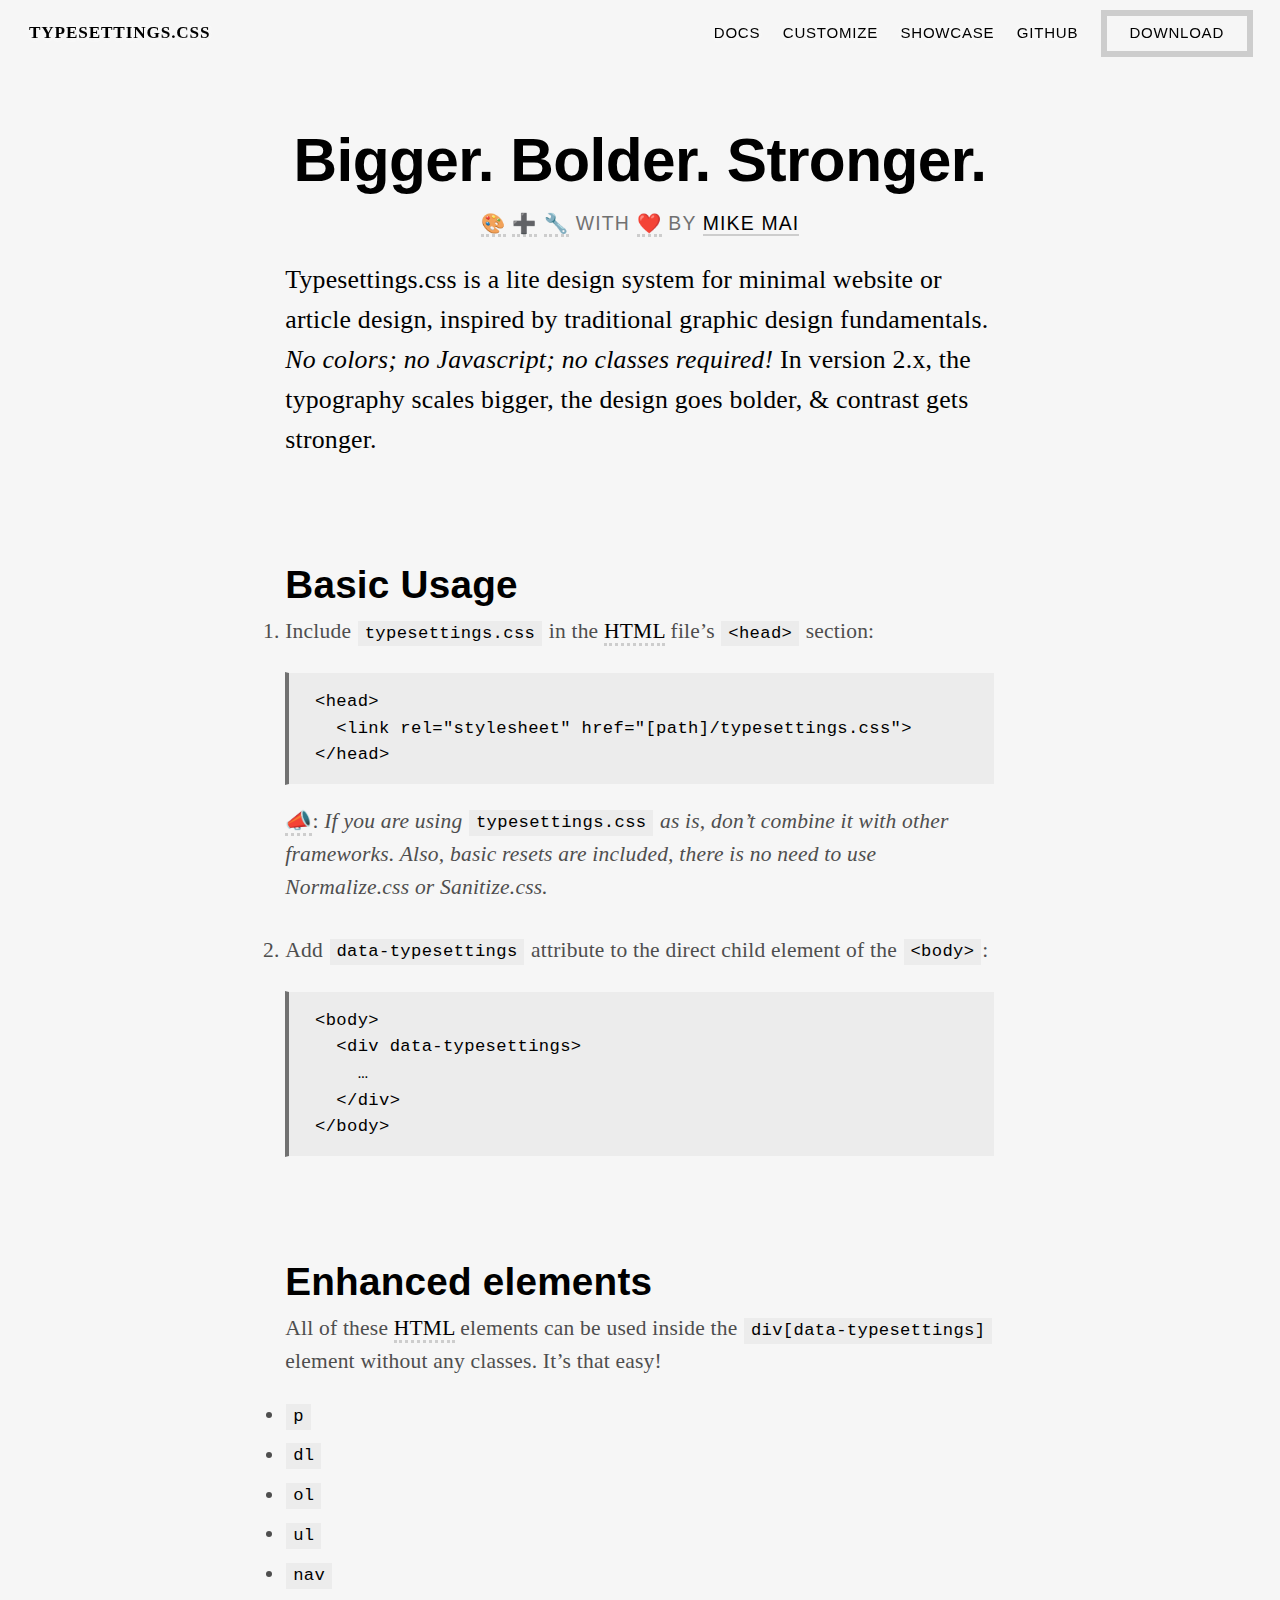
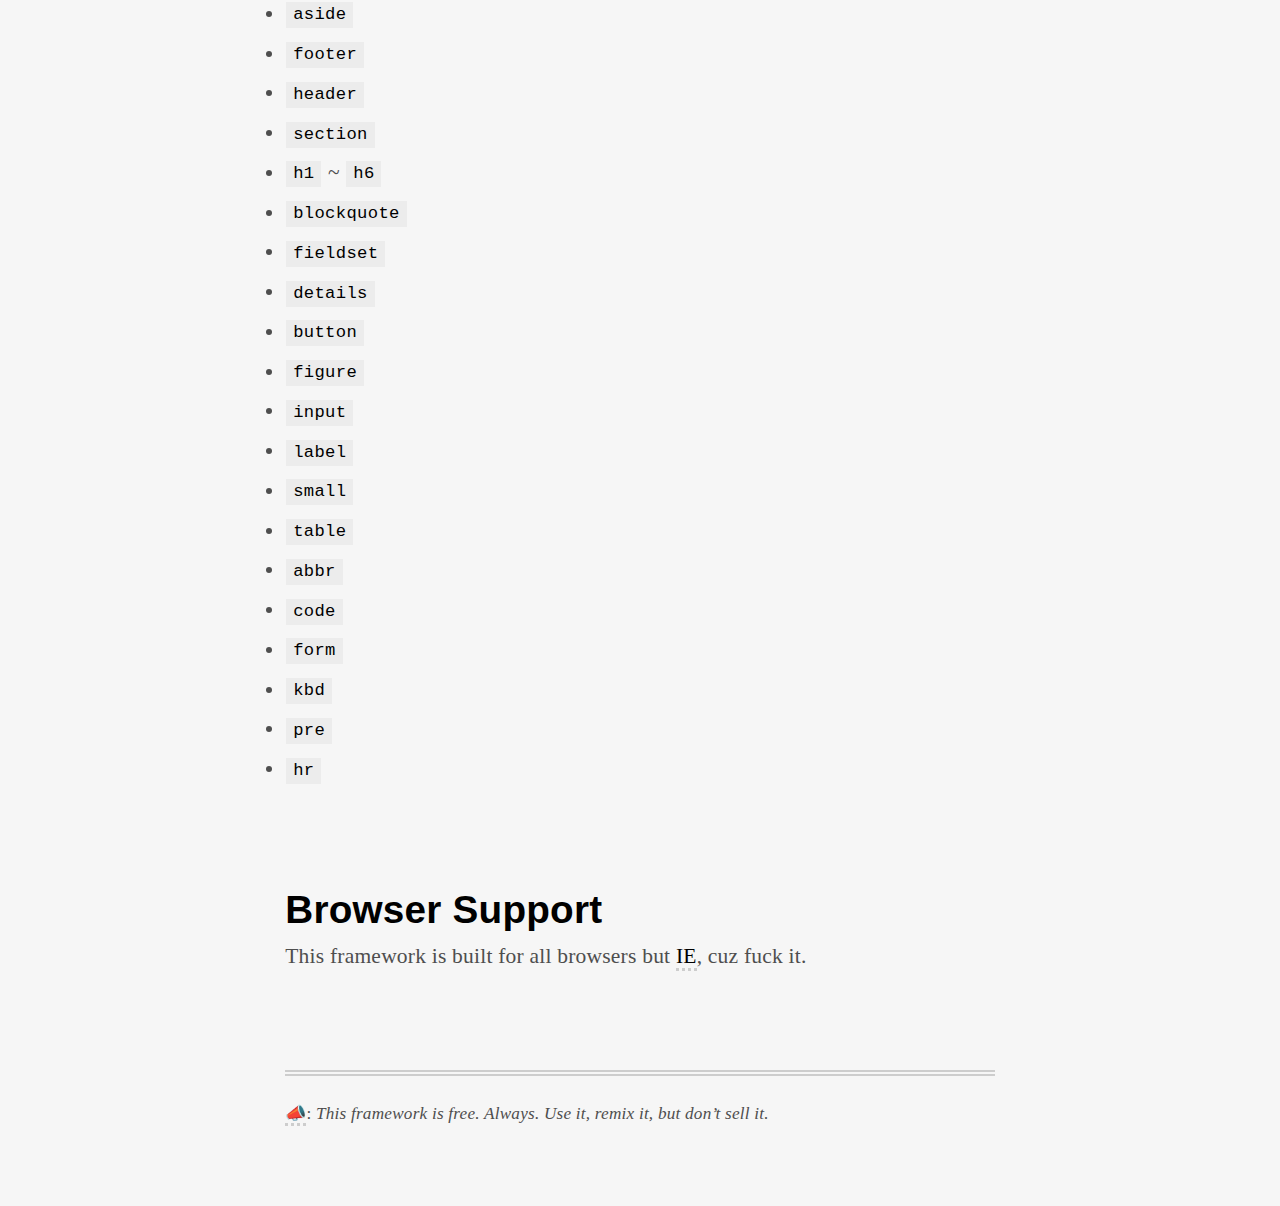
==== commit 4eff339d: "fix: remove outdated meta tag" ====
--- a/index.html
+++ b/index.html
@@ -2,10 +2,7 @@
 <html lang="en">
 <head>
   <meta charset="utf-8">
-  <meta name="HandheldFriendly" content="True">
-  <meta name="MobileOptimized" content="320">
-  <meta name="viewport" content="width=device-width, initial-scale=1, minimum-scale=1, maximum-scale=3">
-  <meta http-equiv="cleartype" content="on">
+  <meta name="viewport" content="width=device-width,initial-scale=1">
   <title>Typesettings.css | Minimal CSS Framework</title>
   <link rel="stylesheet" href="src/styles/typesettings.css">
   <meta name="description" content="Typesettings.css is inspired by traditional graphic design fundamentals and the perfect lite design systems for any minimal website or article design.">
--- a/src/styles/typesettings.css
+++ b/src/styles/typesettings.css
@@ -1 +1 @@
-﻿:root{--ts-color-body: #464646;--ts-color-heading: black;--ts-color-link: var(--ts-color-heading);--ts-color-background: #f6f6f6;--ts-color-border: #e7e7e7;--ts-color-muted: #666;--ts-color-subtle: #ececec;--ts-font-family-serif: "Georgia", "Garamond", "Times", serif;--ts-font-family-sans: -apple-system, BlinkMacSystemFont, "Segoe UI", "Roboto", "Oxygen", "Ubuntu", "Cantarell", "Fira Sans", "Droid Sans", "Helvetica Neue", sans-serif;--ts-font-family-sans-alt: "Verdana", sans-serif;--ts-font-family-monospace: "SFMono-Regular", Consolas, "Liberation Mono", Menlo, Courier, monospace;--ts-font-weight-bold: 800;--ts-font-weight-regular: 300;--ts-font-size: calc(1rem + 0.15vw);--ts-font-size-xsmall: 0.7em;--ts-font-size-small: 0.8em;--ts-font-size-medium: 1em;--ts-font-size-large: 1.2em;--ts-font-size-xlarge: 1.4em;--ts-font-size-xxlarge: 1.8em;--ts-font-size-lede: var(--ts-font-size-large);--ts-paragraph-spacing: 0.9em;--ts-paragraph-indent: 1.5em;--ts-line-height-heading: 1.45;--ts-line-height-body: 1.55;--ts-border-double: 6px double var(--ts-color-border);--ts-border-single: 2px solid var(--ts-color-border);--ts-border: var(--ts-border-double);--ts-main-padding-inline: 10vw;--ts-banner-padding-inline: var(--ts-paragraph-indent)}*,*:before,*:after{box-sizing:border-box;font-feature-settings:"kern";-webkit-font-kerning:normal;font-kerning:normal;-moz-osx-font-smoothing:grayscale !important;-webkit-font-smoothing:antialiased !important}html{font-size:100%}body{margin:0}body>a{display:block;padding:.5em;text-align:center;font-weight:bold;border:2px dashed}body>a:not(:focus){position:absolute;width:1px;height:1px;margin:-1px;padding:0;white-space:nowrap;border:0;clip:rect(0 0 0 0);-webkit-clip-path:inset(50%);clip-path:inset(50%);overflow:hidden}:lang(en) q{quotes:"“" "”" "‘" "’"}:lang(zh-Hant) q,:lang(ja) q{quotes:"「" "」" "『" "』"}@media(min-width: 25em){:lang(en) [data-typesettings] header[role=banner] p:first-of-type:first-letter{float:left;-webkit-margin-end:.15em;margin-inline-end:.15em;padding:0 .2em;line-height:calc(var(--ts-line-height-body) * 0.95);text-transform:uppercase;font-weight:var(--ts-font-weight-bold);font-size:calc(var(--ts-font-size-lede) * 2.2);border:var(--ts-border)}[dir=rtl] :lang(en) [data-typesettings] header[role=banner] p:first-of-type:first-letter{float:right}@-moz-document url-prefix(){:lang(en) [data-typesettings] header[role=banner] p:first-of-type:first-letter{-webkit-padding-before:.4em;padding-block-start:.4em;-webkit-padding-after:.4em;padding-block-end:.4em}}}[data-typesettings]{min-height:100vh;color:var(--ts-color-body);line-height:var(--ts-line-height-body);letter-spacing:.01em;font-family:var(--ts-font-family-only-one, var(--ts-font-family-serif));font-weight:var(--ts-font-weight-regular);font-size:var(--ts-font-size);background-color:var(--ts-color-background)}@media(min-width: 50em){[data-typesettings]{font-size:calc(var(--ts-font-size) * 1.1)}}@media(min-width: 62.5em){[data-typesettings]{font-size:calc(var(--ts-font-size) * 1.2)}}[data-typesettings] a{text-decoration:none;border-bottom:var(--ts-border-single)}[data-typesettings] a:link{color:var(--ts-color-link)}[data-typesettings] a:visited{color:var(--ts-color-muted)}[data-typesettings] a:hover,[data-typesettings] a:visited:hover,[data-typesettings] a:focus{color:var(--ts-color-muted);border-bottom:0}[data-typesettings] a:active{position:relative;top:1px;z-index:1}[data-typesettings] h1,[data-typesettings] h2,[data-typesettings] h3,[data-typesettings] h4,[data-typesettings] h5,[data-typesettings] h6,[data-typesettings] legend,[data-typesettings] dt,[data-typesettings] thead th,[data-typesettings] figcaption,[data-typesettings] blockquote{font-family:var(--ts-font-family-only-one, var(--ts-font-family-sans))}[data-typesettings] h1,[data-typesettings] h2,[data-typesettings] h3,[data-typesettings] h4,[data-typesettings] h5,[data-typesettings] h6,[data-typesettings] legend{-webkit-margin-before:var(--ts-paragraph-spacing);margin-block-start:var(--ts-paragraph-spacing);color:var(--ts-color-heading);font-weight:var(--ts-font-weight-bold)}[data-typesettings] h1:first-child,[data-typesettings] h2:first-child,[data-typesettings] h3:first-child,[data-typesettings] h4:first-child,[data-typesettings] h5:first-child,[data-typesettings] h6:first-child,[data-typesettings] legend:first-child{-webkit-margin-before:0;margin-block-start:0}[data-typesettings] h1:last-child,[data-typesettings] h2:last-child,[data-typesettings] h3:last-child,[data-typesettings] h4:last-child,[data-typesettings] h5:last-child,[data-typesettings] h6:last-child,[data-typesettings] legend:last-child{-webkit-margin-after:0;margin-block-end:0}[data-typesettings] h2,[data-typesettings] h3,[data-typesettings] h4,[data-typesettings] h5,[data-typesettings] h6,[data-typesettings] legend{-webkit-margin-after:calc(var(--ts-paragraph-spacing) / -2);margin-block-end:calc(var(--ts-paragraph-spacing) / -2);line-height:var(--ts-line-height-heading)}[data-typesettings] h1,[data-typesettings] h2{-webkit-hyphens:auto;-ms-hyphens:auto;hyphens:auto}[data-typesettings] h1{line-height:calc(var(--ts-line-height-heading) * 0.8);-webkit-margin-after:0;margin-block-end:0;font-size:var(--ts-font-size-xxlarge)}@media(min-width: 50em){[data-typesettings] h1{letter-spacing:-0.01em;font-size:calc(var(--ts-font-size-xxlarge) * 1.28)}}@media(min-width: 62.5em){[data-typesettings] h1{letter-spacing:-0.02em;font-size:calc(var(--ts-font-size-xxlarge) * 1.56)}}[data-typesettings] h1:first-of-type+h2{-webkit-margin-before:calc(var(--ts-paragraph-spacing) * 0.8);margin-block-start:calc(var(--ts-paragraph-spacing) * 0.8);-webkit-margin-after:0;margin-block-end:0;color:var(--ts-color-muted);letter-spacing:.06em;text-transform:uppercase;font-family:var(--ts-font-family-only-one, var(--ts-font-family-sans-alt));font-weight:var(--ts-font-weight-regular);font-size:var(--ts-font-size-xsmall)}@media(min-width: 50em){[data-typesettings] h1:first-of-type+h2{font-size:calc(var(--ts-font-size-xsmall) * 1.14)}}@media(min-width: 62.5em){[data-typesettings] h1:first-of-type+h2{font-size:calc(var(--ts-font-size-xsmall) * 1.29)}}[data-typesettings] header h1:first-of-type{text-align:center}[data-typesettings] header h1:first-of-type+h2{text-align:center}[data-typesettings] header p{color:var(--ts-color-heading);font-size:var(--ts-font-size-lede)}@media(min-width: 50em){[data-typesettings] header p{font-size:calc(var(--ts-font-size-lede) * 1.1)}}@media(min-width: 62.5em){[data-typesettings] header p{font-size:calc(var(--ts-font-size-lede) * 1.2)}}[data-typesettings] h2{font-size:var(--ts-font-size-xlarge)}@media(min-width: 50em){[data-typesettings] h2{font-size:calc(var(--ts-font-size-xlarge) * 1.29)}}@media(min-width: 62.5em){[data-typesettings] h2{letter-spacing:-0.01em;font-size:calc(var(--ts-font-size-xlarge) * 1.57)}}[data-typesettings] h3{font-size:var(--ts-font-size-large)}@media(min-width: 50em){[data-typesettings] h3{font-size:calc(var(--ts-font-size-large) * 1.17)}}@media(min-width: 62.5em){[data-typesettings] h3{font-size:calc(var(--ts-font-size-large) * 1.5)}}[data-typesettings] h4{font-size:var(--ts-font-size-medium)}@media(min-width: 50em){[data-typesettings] h4{font-size:calc(var(--ts-font-size-medium) * 1.1)}}@media(min-width: 62.5em){[data-typesettings] h4{font-size:calc(var(--ts-font-size-medium) * 1.4)}}[data-typesettings] h5{-webkit-margin-before:calc(var(--ts-paragraph-spacing) * 1.28);margin-block-start:calc(var(--ts-paragraph-spacing) * 1.28);font-size:var(--ts-font-size-small)}@media(min-width: 50em){[data-typesettings] h5{-webkit-margin-before:calc(var(--ts-paragraph-spacing) * 1.11);margin-block-start:calc(var(--ts-paragraph-spacing) * 1.11);font-size:calc(var(--ts-font-size-small) * 1.125)}}@media(min-width: 62.5em){[data-typesettings] h5{font-size:calc(var(--ts-font-size-small) * 1.375)}}[data-typesettings] h6,[data-typesettings] legend{-webkit-margin-before:calc(var(--ts-paragraph-spacing) * 1.44);margin-block-start:calc(var(--ts-paragraph-spacing) * 1.44);text-transform:uppercase;letter-spacing:.01em;font-size:var(--ts-font-size-xsmall)}@media(min-width: 50em){[data-typesettings] h6,[data-typesettings] legend{-webkit-margin-before:calc(var(--ts-paragraph-spacing) * 1.28);margin-block-start:calc(var(--ts-paragraph-spacing) * 1.28)}}@media(min-width: 62.5em){[data-typesettings] h6,[data-typesettings] legend{-webkit-margin-before:calc(var(--ts-paragraph-spacing) * 1.11);margin-block-start:calc(var(--ts-paragraph-spacing) * 1.11);font-size:calc(var(--ts-font-size-xsmall) * 1.14)}}[data-typesettings] p,[data-typesettings] dl,[data-typesettings] hr,[data-typesettings] ol,[data-typesettings] ul,[data-typesettings] nav,[data-typesettings] footer,[data-typesettings] details,[data-typesettings] fieldset,[data-typesettings] progress,[data-typesettings] article aside{-webkit-margin-before:var(--ts-paragraph-spacing);margin-block-start:var(--ts-paragraph-spacing);-webkit-margin-after:0;margin-block-end:0;-webkit-margin-start:0;margin-inline-start:0;-webkit-margin-end:0;margin-inline-end:0}[data-typesettings] p:first-child,[data-typesettings] dl:first-child,[data-typesettings] hr:first-child,[data-typesettings] ol:first-child,[data-typesettings] ul:first-child,[data-typesettings] nav:first-child,[data-typesettings] footer:first-child,[data-typesettings] details:first-child,[data-typesettings] fieldset:first-child,[data-typesettings] progress:first-child,[data-typesettings] article aside:first-child{-webkit-margin-before:0;margin-block-start:0}[data-typesettings] blockquote,[data-typesettings] figure,[data-typesettings] header,[data-typesettings] form,[data-typesettings] pre{-webkit-margin-before:calc(var(--ts-paragraph-spacing) * 1.25);margin-block-start:calc(var(--ts-paragraph-spacing) * 1.25);-webkit-margin-after:0;margin-block-end:0;-webkit-margin-start:0;margin-inline-start:0;-webkit-margin-end:0;margin-inline-end:0}[data-typesettings] blockquote:first-child,[data-typesettings] figure:first-child,[data-typesettings] header:first-child,[data-typesettings] form:first-child,[data-typesettings] pre:first-child{-webkit-margin-before:0;margin-block-start:0}[data-typesettings] ul,[data-typesettings] ol{padding:0}[data-typesettings] ul ul,[data-typesettings] ul ol,[data-typesettings] ol ul,[data-typesettings] ol ol{-webkit-margin-before:0;margin-block-start:0;-webkit-padding-start:var(--ts-paragraph-indent);padding-inline-start:var(--ts-paragraph-indent)}[data-typesettings] li{-webkit-margin-before:calc(var(--ts-paragraph-spacing) / 3);margin-block-start:calc(var(--ts-paragraph-spacing) / 3)}[data-typesettings] li:first-child{-webkit-margin-before:0;margin-block-start:0}[data-typesettings] ol[data-comfortable] li,[data-typesettings] ul[data-comfortable] li{-webkit-margin-before:calc(var(--ts-paragraph-spacing) * 1.5);margin-block-start:calc(var(--ts-paragraph-spacing) * 1.5)}[data-typesettings] ol[data-comfortable] li:first-child,[data-typesettings] ul[data-comfortable] li:first-child{-webkit-margin-before:0;margin-block-start:0}[data-typesettings] dt{-webkit-margin-before:calc(var(--ts-paragraph-spacing) / 2);margin-block-start:calc(var(--ts-paragraph-spacing) / 2);font-weight:var(--ts-font-weight-bold)}[data-typesettings] dt:first-child{-webkit-margin-before:0;margin-block-start:0}[data-typesettings] dd{margin:0;-webkit-padding-start:var(--ts-paragraph-indent);padding-inline-start:var(--ts-paragraph-indent);letter-spacing:-0.02em;font-family:var(--ts-font-family-monospace);font-size:var(--ts-font-size-small);border-left:var(--ts-border)}[dir=rtl] [data-typesettings] dd{border-right:var(--ts-border);border-left:none}[data-typesettings] figure{display:block;width:100%;text-align:center}[data-typesettings] figure img{display:block;max-width:100%;height:auto}[data-typesettings] figure>div{position:relative;z-index:0;height:0;overflow:hidden;-webkit-padding-before:30px;padding-block-start:30px;-webkit-padding-after:56.25%;padding-block-end:56.25%}[data-typesettings] figure>div iframe,[data-typesettings] figure>div object,[data-typesettings] figure>div embed{position:absolute;top:0;left:0;width:100%;height:100%}[data-typesettings] figure figcaption{-webkit-margin-before:calc(var(--ts-paragraph-spacing) / 4);margin-block-start:calc(var(--ts-paragraph-spacing) / 4);color:var(--ts-color-muted);font-size:var(--ts-font-size-xsmall)}[data-typesettings] blockquote{-webkit-padding-before:var(--ts-paragraph-spacing);padding-block-start:var(--ts-paragraph-spacing);-webkit-padding-after:var(--ts-paragraph-spacing);padding-block-end:var(--ts-paragraph-spacing);-webkit-padding-start:var(--ts-paragraph-indent);padding-inline-start:var(--ts-paragraph-indent);-webkit-padding-end:var(--ts-paragraph-indent);padding-inline-end:var(--ts-paragraph-indent);color:var(--ts-color-heading);font-weight:var(--ts-font-weight-bold);border-top:var(--ts-border);border-bottom:var(--ts-border)}[data-typesettings] blockquote p{font-size:var(--ts-font-size-large)}@media(min-width: 50em){[data-typesettings] blockquote p{font-size:calc(var(--ts-font-size-large) * 1.08)}}@media(min-width: 62.5em){[data-typesettings] blockquote p{font-size:calc(var(--ts-font-size-large) * 1.25)}}[data-typesettings] blockquote q:before,[data-typesettings] blockquote q:after{color:var(--ts-color-muted);font-family:var(--ts-font-family-only-one, var(--ts-font-family-serif));font-weight:var(--ts-font-weight-bold)}:lang(en):not([dir=rtl]) [data-typesettings] blockquote p{max-width:30ch}:lang(en):not([dir=rtl]) [data-typesettings] blockquote q:before,:lang(en):not([dir=rtl]) [data-typesettings] blockquote q:after{z-index:0}:lang(en):not([dir=rtl]) [data-typesettings] blockquote q:before{position:absolute;transform:translateX(-105%)}[dir=rtl] :lang(en):not([dir=rtl]) [data-typesettings] blockquote q:before{transform:translateX(105%)}:lang(en):not([dir=rtl]) [data-typesettings] blockquote q:after{transform:translateX(5%)}[dir=rtl] :lang(en):not([dir=rtl]) [data-typesettings] blockquote q:after{transform:translateX(-5%)}:lang(en):not([dir=rtl]) [data-typesettings] blockquote q q:before,:lang(en):not([dir=rtl]) [data-typesettings] blockquote q q:after{position:static;transform:none}[data-typesettings] hr{display:block;height:1px;padding:0;border:0;border-top:var(--ts-border)}[data-typesettings] code,[data-typesettings] kbd{-webkit-padding-before:.2em;padding-block-start:.2em;-webkit-padding-after:.2em;padding-block-end:.2em;-webkit-padding-start:.4em;padding-inline-start:.4em;-webkit-padding-end:.4em;padding-inline-end:.4em;font-family:var(--ts-font-family-monospace);font-size:var(--ts-font-size-small)}[data-typesettings] code{color:var(--ts-color-heading);letter-spacing:.02em;vertical-align:baseline;font-style:normal;border:1px solid var(--ts-color-background);background-color:var(--ts-color-subtle)}[data-typesettings] pre{white-space:nowrap}[data-typesettings] pre code{display:block;max-height:80vh;margin:0;-webkit-padding-before:var(--ts-paragraph-spacing);padding-block-start:var(--ts-paragraph-spacing);-webkit-padding-after:var(--ts-paragraph-spacing);padding-block-end:var(--ts-paragraph-spacing);-webkit-padding-start:var(--ts-paragraph-indent);padding-inline-start:var(--ts-paragraph-indent);-webkit-padding-end:var(--ts-paragraph-indent);padding-inline-end:var(--ts-paragraph-indent);overflow:auto;-webkit-overflow-scrolling:touch;text-align:left;white-space:inherit;-webkit-writing-mode:horizontal-tb;-ms-writing-mode:lr-tb;writing-mode:horizontal-tb;-webkit-text-orientation:mixed;text-orientation:mixed;border-left:4px solid var(--ts-color-muted)}[data-typesettings] address{display:inline-block}[data-typesettings] small{font-size:var(--ts-font-size-small)}[data-typesettings] strong{font-weight:var(--ts-font-weight-bold)}[data-typesettings] kbd{color:var(--ts-color-heading);border-radius:3px;background-color:var(--ts-color-background);box-shadow:0 1px 1px 1px var(--ts-color-muted)}[data-typesettings] abbr{position:relative;z-index:0;color:var(--ts-color-heading);cursor:help;border-bottom:1px dotted}[data-typesettings] abbr:after{content:attr(aria-label);display:none;position:absolute;top:0;left:50%;transform:translate3d(-50%, -100%, 0);-webkit-padding-before:.2em;padding-block-start:.2em;-webkit-padding-after:.2em;padding-block-end:.2em;-webkit-padding-start:.4em;padding-inline-start:.4em;-webkit-padding-end:.4em;padding-inline-end:.4em;color:var(--ts-color-background);line-height:var(--ts-line-height-heading);-webkit-hyphens:none;-ms-hyphens:none;hyphens:none;font-family:var(--ts-font-family-only-one, var(--ts-font-family-sans-alt));font-size:var(--ts-font-size-xsmall);box-shadow:0 0 0 2px var(--ts-color-background);background-color:var(--ts-color-heading)}[data-typesettings] abbr:hover:after{display:block}[data-typesettings] abbr a{border-bottom:none}[data-typesettings] button,[data-typesettings] input,[data-typesettings] optgroup,[data-typesettings] select,[data-typesettings] textarea{margin:0;line-height:var(--ts-line-height-heading);font-size:var(--ts-font-size-medium)}[data-typesettings] input,[data-typesettings] optgroup,[data-typesettings] select,[data-typesettings] textarea{font-family:var(--ts-font-family-monospace)}[data-typesettings] input[type=text],[data-typesettings] input[type=color],[data-typesettings] input[type=date],[data-typesettings] input[type=datetime-local],[data-typesettings] input[type=email],[data-typesettings] input[type=month],[data-typesettings] input[type=number],[data-typesettings] input[type=password],[data-typesettings] input[type=search],[data-typesettings] input[type=tel],[data-typesettings] input[type=time],[data-typesettings] input[type=url],[data-typesettings] input[type=week],[data-typesettings] textarea,[data-typesettings] optgroup,[data-typesettings] select{-webkit-padding-before:1px;padding-block-start:1px;-webkit-padding-after:2px;padding-block-end:2px;-webkit-padding-start:7px;padding-inline-start:7px;-webkit-padding-end:7px;padding-inline-end:7px}[data-typesettings] input[type=text],[data-typesettings] input[type=color],[data-typesettings] input[type=date],[data-typesettings] input[type=datetime-local],[data-typesettings] input[type=email],[data-typesettings] input[type=month],[data-typesettings] input[type=number],[data-typesettings] input[type=password],[data-typesettings] input[type=search],[data-typesettings] input[type=tel],[data-typesettings] input[type=time],[data-typesettings] input[type=url],[data-typesettings] input[type=week],[data-typesettings] textarea{display:inline-flex;max-width:100%;border-width:1px;border-style:solid;border-color:#d8d8d8 #d1d1d1 #bababa}[data-typesettings] button,[data-typesettings] input{overflow:visible}[data-typesettings] button,[data-typesettings] select{text-transform:none}[data-typesettings] button,[data-typesettings] [type=button],[data-typesettings] [type=reset],[data-typesettings] [type=submit],[data-typesettings] ::-webkit-file-upload-button{letter-spacing:-0.02em;cursor:pointer;font-family:var(--ts-font-family-monospace);font-weight:var(--ts-font-weight-regular);-webkit-appearance:button}[data-typesettings] button::-moz-focus-inner,[data-typesettings] [type=button]::-moz-focus-inner,[data-typesettings] [type=reset]::-moz-focus-inner,[data-typesettings] [type=submit]::-moz-focus-inner{padding:0;border-style:none}[data-typesettings] button:-moz-focusring,[data-typesettings] [type=button]:-moz-focusring,[data-typesettings] [type=reset]:-moz-focusring,[data-typesettings] [type=submit]:-moz-focusring{outline:1px dotted ButtonText}[data-typesettings] form{font-family:var(--ts-font-family-monospace);font-size:var(--ts-font-size-small)}[data-typesettings] form ol,[data-typesettings] form ul{list-style:none}[data-typesettings] fieldset{-webkit-padding-before:var(--ts-paragraph-spacing);padding-block-start:var(--ts-paragraph-spacing);-webkit-padding-after:var(--ts-paragraph-spacing);padding-block-end:var(--ts-paragraph-spacing);-webkit-padding-start:var(--ts-paragraph-indent);padding-inline-start:var(--ts-paragraph-indent);-webkit-padding-end:var(--ts-paragraph-indent);padding-inline-end:var(--ts-paragraph-indent);border:var(--ts-border)}[data-typesettings] legend{display:table;max-width:100%;-webkit-margin-before:0;margin-block-start:0;-webkit-margin-after:0;margin-block-end:0;-webkit-margin-start:-3px;margin-inline-start:-3px;-webkit-margin-end:-3px;margin-inline-end:-3px;-webkit-padding-before:1px;padding-block-start:1px;-webkit-padding-after:1px;padding-block-end:1px;-webkit-padding-start:3px;padding-inline-start:3px;-webkit-padding-end:3px;padding-inline-end:3px;color:var(--ts-color-heading);white-space:normal;line-height:1}[data-typesettings] legend+*{-webkit-margin-before:0;margin-block-start:0}[data-typesettings] textarea{width:100%;overflow:auto}[data-typesettings] [type=checkbox],[data-typesettings] [type=radio]{padding:0;transform:scale(var(--ts-line-height-body)) translateY(-1px)}[data-typesettings] [type=number]::-webkit-inner-spin-button,[data-typesettings] [type=number]::-webkit-outer-spin-button{height:auto}[data-typesettings] [type=search]{outline-offset:-2px;-webkit-appearance:textfield}[data-typesettings] [type=search]::-webkit-search-decoration{-webkit-appearance:none}[data-typesettings] label{cursor:pointer;letter-spacing:-0.02em}[data-typesettings] progress{width:100%}[data-typesettings] summary{display:flex;align-items:center;position:relative;z-index:0;cursor:pointer;-webkit-user-select:none;-moz-user-select:none;-ms-user-select:none;user-select:none;outline:none}[data-typesettings] summary::-webkit-details-marker{display:none}[data-typesettings] summary:before{content:"❯";position:absolute;top:50%;left:0;transform:translate3d(calc(-100% - var(--ts-paragraph-indent) / 2), -50%, 0) rotate(0deg);color:var(--ts-color-muted);font-size:.8em}[dir=rtl] [data-typesettings] summary:before{right:0;left:auto;transform:translate3d(calc(100% + var(--ts-paragraph-indent) / 2), -50%, 0) rotate(0deg)}[data-typesettings] summary:focus{border:1px dashed var(--ts-color-muted)}[data-typesettings] details[open]>summary{-webkit-margin-after:calc(var(--ts-paragraph-spacing) / -2);margin-block-end:calc(var(--ts-paragraph-spacing) / -2)}[data-typesettings] details[open]>summary:before{transform:translate3d(calc(-100% - var(--ts-paragraph-indent) / 2), -50%, 0) rotate(90deg)}[dir=rtl] [data-typesettings] details[open]>summary:before{transform:translate3d(calc(100% + var(--ts-paragraph-indent) / 2), -50%, 0) rotate(270deg)}[data-typesettings] template,[data-typesettings] [hidden]{display:none}[data-typesettings] table{min-width:calc(100% + var(--ts-paragraph-indent));-webkit-margin-start:calc(var(--ts-paragraph-indent) / -2);margin-inline-start:calc(var(--ts-paragraph-indent) / -2);-webkit-margin-end:calc(var(--ts-paragraph-indent) / -2);margin-inline-end:calc(var(--ts-paragraph-indent) / -2);font-family:var(--ts-font-family-monospace);font-size:var(--ts-font-size-xsmall)}[data-typesettings] tbody tr:hover{background-color:var(--ts-color-subtle)}[data-typesettings] th,[data-typesettings] td{-webkit-padding-before:calc(var(--ts-paragraph-spacing) / 2);padding-block-start:calc(var(--ts-paragraph-spacing) / 2);-webkit-padding-after:calc(var(--ts-paragraph-spacing) / 2);padding-block-end:calc(var(--ts-paragraph-spacing) / 2);-webkit-padding-start:calc(var(--ts-paragraph-indent) / 2);padding-inline-start:calc(var(--ts-paragraph-indent) / 2);-webkit-padding-end:calc(var(--ts-paragraph-indent) / 2);padding-inline-end:calc(var(--ts-paragraph-indent) / 2);text-align:start;vertical-align:baseline;border-bottom:var(--ts-border-single)}[data-typesettings] th{-webkit-padding-before:0;padding-block-start:0;color:var(--ts-color-heading);white-space:nowrap;font-weight:var(--ts-font-weight-bold)}[data-typesettings] thead th{border-bottom-color:currentColor}[data-typesettings] nav{text-align:center}@media(min-width: 50em){[data-typesettings] nav{line-height:var(--ts-line-height-heading)}}[data-typesettings] nav ul{display:flex;flex-wrap:wrap;align-items:baseline;padding:0;list-style:none;white-space:nowrap}[data-typesettings] nav ul li{margin:0}[data-typesettings] nav>ul{position:relative;flex-direction:row;justify-content:space-between;-webkit-padding-before:calc(var(--ts-paragraph-spacing) / 2);padding-block-start:calc(var(--ts-paragraph-spacing) / 2);-webkit-padding-after:calc(var(--ts-paragraph-spacing) / 2);padding-block-end:calc(var(--ts-paragraph-spacing) / 2);-webkit-padding-start:calc(var(--ts-paragraph-indent) / 2);padding-inline-start:calc(var(--ts-paragraph-indent) / 2);-webkit-padding-end:calc(var(--ts-paragraph-indent) / 2);padding-inline-end:calc(var(--ts-paragraph-indent) / 2);-webkit-backdrop-filter:blur(0.1em);backdrop-filter:blur(0.1em)}[data-typesettings] nav>ul:before{content:"";position:absolute;top:0;right:0;z-index:-1;width:100%;height:100%;pointer-events:none;background-color:var(--ts-color-background);opacity:.8}[data-typesettings] nav>ul>li{width:100%}@media(min-width: 50em){[data-typesettings] nav>ul>li{width:auto}}[data-typesettings] nav>ul>li:nth-of-type(1) h1{display:flex;align-items:baseline;justify-content:center}[data-typesettings] nav>ul>li:nth-of-type(1) a{-webkit-padding-start:calc(var(--ts-paragraph-indent) / 2);padding-inline-start:calc(var(--ts-paragraph-indent) / 2);-webkit-padding-end:calc(var(--ts-paragraph-indent) / 2);padding-inline-end:calc(var(--ts-paragraph-indent) / 2);border:0}[data-typesettings] nav>ul>li:nth-of-type(2)>ul{justify-content:center}[data-typesettings] nav>ul>li>ul a{-webkit-padding-before:calc(var(--ts-paragraph-spacing) / 2);padding-block-start:calc(var(--ts-paragraph-spacing) / 2);-webkit-padding-after:calc(var(--ts-paragraph-spacing) / 2);padding-block-end:calc(var(--ts-paragraph-spacing) / 2);-webkit-padding-start:calc(var(--ts-paragraph-indent) / 2);padding-inline-start:calc(var(--ts-paragraph-indent) / 2);-webkit-padding-end:calc(var(--ts-paragraph-indent) / 2);padding-inline-end:calc(var(--ts-paragraph-indent) / 2)}@media(min-width: 50em){[data-typesettings] nav>ul>li>ul a{-webkit-margin-start:calc(var(--ts-paragraph-indent) / 2);margin-inline-start:calc(var(--ts-paragraph-indent) / 2);-webkit-margin-end:calc(var(--ts-paragraph-indent) / 2);margin-inline-end:calc(var(--ts-paragraph-indent) / 2);-webkit-padding-start:0;padding-inline-start:0;-webkit-padding-end:0;padding-inline-end:0}[data-typesettings] nav>ul>li>ul>li:last-of-type>a{-webkit-padding-before:calc(var(--ts-paragraph-spacing) / 2);padding-block-start:calc(var(--ts-paragraph-spacing) / 2);-webkit-padding-after:calc(var(--ts-paragraph-spacing) / 2);padding-block-end:calc(var(--ts-paragraph-spacing) / 2);-webkit-padding-start:var(--ts-paragraph-indent);padding-inline-start:var(--ts-paragraph-indent);-webkit-padding-end:var(--ts-paragraph-indent);padding-inline-end:var(--ts-paragraph-indent);border:6px solid var(--ts-color-border);background-color:var(--ts-color-background)}}[data-typesettings] nav a{display:block;line-height:var(--ts-line-height-heading);letter-spacing:.05em;text-transform:uppercase;text-shadow:0 0 .1em var(--ts-color-background),.1em 0 .1em var(--ts-color-background),0 .1em .1em var(--ts-color-background),0 -0.1em .1em var(--ts-color-background),-0.1em 0 .1em var(--ts-color-background);font-family:var(--ts-font-family-only-one, var(--ts-font-family-sans-alt));font-size:var(--ts-font-size-xsmall)}@media(min-width: 50em){[data-typesettings] nav a{border:0}}[data-typesettings] nav a:visited{color:var(--ts-color-link)}[data-typesettings] nav h1{font-family:var(--ts-font-family-heading);font-size:var(--ts-font-size-small)}[data-typesettings] nav h1 a{font-family:inherit;font-size:inherit}[data-typesettings]>nav:first-child{position:-webkit-sticky;position:sticky;top:0;z-index:99999}[data-typesettings] main{-webkit-padding-before:calc(var(--ts-paragraph-spacing) * 3);padding-block-start:calc(var(--ts-paragraph-spacing) * 3);-webkit-padding-after:calc(var(--ts-paragraph-spacing) * 4);padding-block-end:calc(var(--ts-paragraph-spacing) * 4);-webkit-padding-start:var(--ts-main-padding-inline);padding-inline-start:var(--ts-main-padding-inline);-webkit-padding-end:var(--ts-main-padding-inline);padding-inline-end:var(--ts-main-padding-inline)}[data-typesettings] article{max-width:75em;-webkit-margin-before:0;margin-block-start:0;-webkit-margin-after:0;margin-block-end:0;-webkit-margin-start:auto;margin-inline-start:auto;-webkit-margin-end:auto;margin-inline-end:auto}[data-typesettings] article:after,[data-typesettings] header[role=banner]:after{content:"";display:block;clear:both}[data-typesettings] header[role=banner]{-webkit-filter:invert(1);filter:invert(1);-webkit-margin-start:calc(var(--ts-banner-padding-inline) * -1);margin-inline-start:calc(var(--ts-banner-padding-inline) * -1);-webkit-margin-end:calc(var(--ts-banner-padding-inline) * -1);margin-inline-end:calc(var(--ts-banner-padding-inline) * -1);-webkit-padding-before:calc(var(--ts-paragraph-spacing) * 3);padding-block-start:calc(var(--ts-paragraph-spacing) * 3);-webkit-padding-after:calc(var(--ts-paragraph-spacing) * 3);padding-block-end:calc(var(--ts-paragraph-spacing) * 3);-webkit-padding-start:var(--ts-banner-padding-inline);padding-inline-start:var(--ts-banner-padding-inline);-webkit-padding-end:var(--ts-banner-padding-inline);padding-inline-end:var(--ts-banner-padding-inline);color:var(--ts-color-body);background-color:var(--ts-color-background)}[data-typesettings] header[role=banner] img:not([src*=".svg"]),[data-typesettings] header[role=banner] video,[data-typesettings] header[role=banner] embed,[data-typesettings] header[role=banner] iframe{-webkit-filter:invert(1);filter:invert(1)}[data-typesettings] header[role=banner] [role=banner] img:not([src*=".svg"]),[data-typesettings] header[role=banner] [role=banner] video,[data-typesettings] header[role=banner] [role=banner] embed,[data-typesettings] header[role=banner] [role=banner] iframe{-webkit-filter:invert(0);filter:invert(0)}@media(min-width: 50em){[data-typesettings] header[role=banner]{--ts-banner-padding-inline: calc(var(--ts-main-padding-inline) - var(--ts-paragraph-indent))}}[data-typesettings] article aside{-webkit-padding-before:calc(var(--ts-paragraph-spacing) / 2);padding-block-start:calc(var(--ts-paragraph-spacing) / 2);-webkit-padding-after:calc(var(--ts-paragraph-spacing) / 2);padding-block-end:calc(var(--ts-paragraph-spacing) / 2);-webkit-padding-start:calc(var(--ts-paragraph-indent) / 2);padding-inline-start:calc(var(--ts-paragraph-indent) / 2);-webkit-padding-end:calc(var(--ts-paragraph-indent) / 2);padding-inline-end:calc(var(--ts-paragraph-indent) / 2);border:var(--ts-border)}@media(min-width: 50em){[data-typesettings] article aside{transform:translateY(calc(var(--ts-paragraph-spacing) / 4));float:right;width:13em;max-width:16em;min-width:13em;-webkit-margin-start:var(--ts-paragraph-indent);margin-inline-start:var(--ts-paragraph-indent);-webkit-margin-after:calc(var(--ts-paragraph-spacing) / 2);margin-block-end:calc(var(--ts-paragraph-spacing) / 2);background-color:var(--ts-color-background)}[dir=rtl] [data-typesettings] article aside{float:left}}[data-typesettings] article aside>*{font-size:var(--ts-font-size-small)}[data-typesettings] *+section,[data-typesettings] section+hr{-webkit-margin-before:calc(var(--ts-paragraph-spacing) * 5);margin-block-start:calc(var(--ts-paragraph-spacing) * 5)}[data-typesettings] *+section *+section,[data-typesettings] *+section section+hr,[data-typesettings] section+hr *+section,[data-typesettings] section+hr section+hr{-webkit-margin-before:calc(var(--ts-paragraph-spacing) * 3);margin-block-start:calc(var(--ts-paragraph-spacing) * 3)}[data-typesettings] *+section>*[id]:first-child,[data-typesettings] section+hr>*[id]:first-child{-webkit-margin-before:-5rem;margin-block-start:-5rem;-webkit-padding-before:5rem;padding-block-start:5rem}[data-typesettings][data-typesettings*=dark]{-webkit-filter:invert(1);filter:invert(1);color:var(--ts-color-body) !important;background-color:var(--ts-color-background) !important}[data-typesettings][data-typesettings*=dark] img:not([src*=".svg"]),[data-typesettings][data-typesettings*=dark] video,[data-typesettings][data-typesettings*=dark] embed,[data-typesettings][data-typesettings*=dark] iframe{-webkit-filter:invert(1);filter:invert(1)}[data-typesettings][data-typesettings*=dark] [role=banner] img:not([src*=".svg"]),[data-typesettings][data-typesettings*=dark] [role=banner] video,[data-typesettings][data-typesettings*=dark] [role=banner] embed,[data-typesettings][data-typesettings*=dark] [role=banner] iframe{-webkit-filter:invert(0);filter:invert(0)}[data-typesettings][data-typesettings*=sans-serif]{letter-spacing:-0.01em;font-family:var(--ts-font-family-only-one, var(--ts-font-family-sans))}@media(min-width: 50em){[data-typesettings][data-typesettings*=sans-serif]{font-size:var(--ts-font-size)}}@media(min-width: 62.5em){[data-typesettings][data-typesettings*=sans-serif]{font-size:calc(var(--ts-font-size) * 1.1)}}[data-typesettings][data-typesettings*=sans-serif] h1,[data-typesettings][data-typesettings*=sans-serif] h2,[data-typesettings][data-typesettings*=sans-serif] h3,[data-typesettings][data-typesettings*=sans-serif] h4,[data-typesettings][data-typesettings*=sans-serif] h5,[data-typesettings][data-typesettings*=sans-serif] h6,[data-typesettings][data-typesettings*=sans-serif] legend,[data-typesettings][data-typesettings*=sans-serif] dt,[data-typesettings][data-typesettings*=sans-serif] legend figcaption,[data-typesettings][data-typesettings*=sans-serif] blockquote{font-family:var(--ts-font-family-only-one, var(--ts-font-family-serif))}[data-typesettings][data-typesettings*=indented] p:first-of-type{text-indent:0}[data-typesettings][data-typesettings*=indented] p+p,[data-typesettings][data-typesettings*=indented] figure+p,[data-typesettings][data-typesettings*=indented] blockquote+p,[data-typesettings][data-typesettings*=indented] aside+p,[data-typesettings][data-typesettings*=indented] pre+p,[data-typesettings][data-typesettings*=indented] ul+p,[data-typesettings][data-typesettings*=indented] ol+p{text-indent:var(--ts-paragraph-indent)}[data-typesettings][data-typesettings*=indented] p+p{-webkit-margin-before:0;margin-block-start:0}@media(min-width: 50em){[data-typesettings][data-typesettings*=indented] p+aside,[data-typesettings][data-typesettings*=indented] aside+p{-webkit-margin-before:0;margin-block-start:0}}@media(min-width: 62.5em){[data-typesettings][data-typesettings*=golden]{--ts-main-padding-inline: 19vw}[data-typesettings][data-typesettings*=golden] article{max-width:66ch}[data-typesettings][data-typesettings*=golden] header[role=banner]{-webkit-padding-start:calc(var(--ts-main-padding-inline) / 2 - var(--ts-paragraph-indent));padding-inline-start:calc(var(--ts-main-padding-inline) / 2 - var(--ts-paragraph-indent));-webkit-padding-end:calc(var(--ts-main-padding-inline) / 2 - var(--ts-paragraph-indent));padding-inline-end:calc(var(--ts-main-padding-inline) / 2 - var(--ts-paragraph-indent))}[data-typesettings][data-typesettings*=golden] article aside{width:calc(var(--ts-main-padding-inline) * 1.25);-webkit-margin-end:calc((var(--ts-main-padding-inline) - var(--ts-paragraph-indent) * 2) * -1);margin-inline-end:calc((var(--ts-main-padding-inline) - var(--ts-paragraph-indent) * 2) * -1)}[data-typesettings][data-typesettings*=golden] blockquote{-webkit-margin-start:calc(var(--ts-paragraph-indent) * -1);margin-inline-start:calc(var(--ts-paragraph-indent) * -1);-webkit-margin-end:calc(var(--ts-paragraph-indent) * -1);margin-inline-end:calc(var(--ts-paragraph-indent) * -1)}}[data-typesettings][data-typesettings*=vertical-rl]{--ts-paragraph-indent: 2em;--ts-main-padding-inline: var(--ts-paragraph-indent);width:100vw;height:100vh;min-height:auto;overflow:auto;-webkit-overflow-scrolling:touch;text-align:justify;-webkit-writing-mode:vertical-rl;-ms-writing-mode:tb-rl;writing-mode:vertical-rl;-webkit-text-orientation:upright;text-orientation:upright}[data-typesettings][data-typesettings*=vertical-rl] a{border-bottom:0;border-left:var(--ts-border-single)}[data-typesettings][data-typesettings*=vertical-rl] header h1:first-of-type{text-align:justify}[data-typesettings][data-typesettings*=vertical-rl] header h1:first-of-type+h2{text-align:justify}[data-typesettings][data-typesettings*=vertical-rl] dd{border-top:var(--ts-border);border-right:0;border-left:0}[data-typesettings][data-typesettings*=vertical-rl] pre code{max-width:50vw;min-width:320px;max-height:100%}[data-typesettings][data-typesettings*=vertical-rl] figure img{width:auto;height:100%}[data-typesettings][data-typesettings*=vertical-rl] blockquote{-webkit-margin-start:0;margin-inline-start:0;-webkit-margin-end:0;margin-inline-end:0}[data-typesettings][data-typesettings*=vertical-rl] nav{text-align:justify}[data-typesettings][data-typesettings*=vertical-rl] nav>ul{-webkit-margin-end:0;margin-inline-end:0;-webkit-margin-start:0;margin-inline-start:0}[data-typesettings][data-typesettings*=vertical-rl] nav>ul>li:nth-of-type(1) a{-webkit-padding-before:calc(var(--ts-paragraph-spacing) / 2);padding-block-start:calc(var(--ts-paragraph-spacing) / 2);-webkit-padding-after:calc(var(--ts-paragraph-spacing) / 2);padding-block-end:calc(var(--ts-paragraph-spacing) / 2)}[data-typesettings][data-typesettings*=vertical-rl]>nav:first-child{position:static;top:auto;z-index:0}[data-typesettings][data-typesettings*=vertical-rl] article{max-width:100%;max-height:100%;-webkit-margin-start:0;margin-inline-start:0;-webkit-margin-end:0;margin-inline-end:0}@media(min-width: 62.5em){[data-typesettings][data-typesettings*=vertical-rl][data-typesettings*=golden] article{max-height:33ch;-webkit-margin-start:auto;margin-inline-start:auto;-webkit-margin-end:auto;margin-inline-end:auto}}[data-typesettings][data-typesettings*=vertical-rl] header[role=banner]{-webkit-margin-start:calc(var(--ts-paragraph-indent) * -1);margin-inline-start:calc(var(--ts-paragraph-indent) * -1);-webkit-margin-end:calc(var(--ts-paragraph-indent) * -1);margin-inline-end:calc(var(--ts-paragraph-indent) * -1);-webkit-padding-start:var(--ts-paragraph-indent);padding-inline-start:var(--ts-paragraph-indent);-webkit-padding-end:var(--ts-paragraph-indent);padding-inline-end:var(--ts-paragraph-indent)}[data-typesettings][data-typesettings*=vertical-rl] article aside{float:none;width:auto;max-width:auto;min-width:auto;-webkit-margin-start:0;margin-inline-start:0;-webkit-margin-end:0;margin-inline-end:0}@media all and (-webkit-min-device-pixel-ratio: 0)and (min-resolution: 0.001dpcm){[data-typesettings] [type=checkbox]:not(*:root),[data-typesettings] [type=radio]:not(*:root){transform:translateY(1px)}[data-typesettings] form:not(*:root){line-height:var(--ts-line-height-heading);font-size:inherit}}/*# sourceMappingURL=typesettings.css.map */
+﻿:root{--ts-color-body: #4e4e4e;--ts-color-heading: black;--ts-color-link: var(--ts-color-heading);--ts-color-background: #f6f6f6;--ts-color-border: #cdcdcd;--ts-color-muted: #717171;--ts-color-subtle: #ececec;--ts-font-family-serif: "Georgia", "Garamond", "Times", serif;--ts-font-family-sans: -apple-system, BlinkMacSystemFont, "Segoe UI", "Roboto", "Oxygen", "Ubuntu", "Cantarell", "Fira Sans", "Droid Sans", "Helvetica Neue", sans-serif;--ts-font-family-sans-alt: "Verdana", sans-serif;--ts-font-family-monospace: "SFMono-Regular", Consolas, "Liberation Mono", Menlo, Courier, monospace;--ts-font-weight-bold: 800;--ts-font-weight-regular: 300;--ts-font-size: calc(1rem + 0.15vw);--ts-font-size-xsmall: 0.7em;--ts-font-size-small: 0.8em;--ts-font-size-medium: 1em;--ts-font-size-large: 1.2em;--ts-font-size-xlarge: 1.4em;--ts-font-size-xxlarge: 1.8em;--ts-font-size-lede: var(--ts-font-size-large);--ts-paragraph-spacing: 0.9em;--ts-paragraph-indent: 1.5em;--ts-line-height-heading: 1.45;--ts-line-height-body: 1.55;--ts-border-double: 6px double var(--ts-color-border);--ts-border-single: 2px solid var(--ts-color-border);--ts-border: var(--ts-border-double);--ts-main-padding-inline: 10vw;--ts-banner-padding-inline: var(--ts-paragraph-indent)}*,*:before,*:after{box-sizing:border-box;font-feature-settings:"kern";-webkit-font-kerning:normal;font-kerning:normal;-moz-osx-font-smoothing:grayscale !important;-webkit-font-smoothing:antialiased !important}html{font-size:100%}body{margin:0}body>a{display:block;padding:.5em;text-align:center;font-weight:bold;border:2px dashed}body>a:not(:focus){position:absolute;width:1px;height:1px;margin:-1px;padding:0;white-space:nowrap;border:0;clip:rect(0 0 0 0);-webkit-clip-path:inset(50%);clip-path:inset(50%);overflow:hidden}:lang(en) q{quotes:"“" "”" "‘" "’"}:lang(zh-Hant) q,:lang(ja) q{quotes:"「" "」" "『" "』"}@media(min-width: 25em){:lang(en) [data-typesettings] header[role=banner] p:first-of-type:first-letter{float:left;-webkit-margin-end:.15em;margin-inline-end:.15em;padding:0 .2em;line-height:calc(var(--ts-line-height-body) * 0.95);text-transform:uppercase;font-weight:var(--ts-font-weight-bold);font-size:clamp(calc(var(--ts-font-size-lede) * 2.2), 5.5vw, calc(var(--ts-font-size-lede) * 2.4));border:var(--ts-border)}[dir=rtl] :lang(en) [data-typesettings] header[role=banner] p:first-of-type:first-letter{float:right}@-moz-document url-prefix(){:lang(en) [data-typesettings] header[role=banner] p:first-of-type:first-letter{-webkit-padding-before:.4em;padding-block-start:.4em;-webkit-padding-after:.4em;padding-block-end:.4em}}}[data-typesettings]{min-height:100vh;color:var(--ts-color-body);line-height:var(--ts-line-height-body);letter-spacing:.01em;font-family:var(--ts-font-family-only-one, var(--ts-font-family-serif));font-weight:var(--ts-font-weight-regular);font-size:clamp(var(--ts-font-size), 2vw, calc(var(--ts-font-size) * 1.2));background-color:var(--ts-color-background)}[data-typesettings] a{text-decoration:none;border-bottom:var(--ts-border-single)}[data-typesettings] a:link{color:var(--ts-color-link)}[data-typesettings] a:visited{color:var(--ts-color-muted)}[data-typesettings] a:hover,[data-typesettings] a:visited:hover,[data-typesettings] a:focus{color:var(--ts-color-muted);border-bottom:0}[data-typesettings] a:active{position:relative;top:1px;z-index:1}[data-typesettings] h1,[data-typesettings] h2,[data-typesettings] h3,[data-typesettings] h4,[data-typesettings] h5,[data-typesettings] h6,[data-typesettings] legend,[data-typesettings] dt,[data-typesettings] thead th,[data-typesettings] figcaption,[data-typesettings] blockquote{font-family:var(--ts-font-family-only-one, var(--ts-font-family-sans))}[data-typesettings] h1,[data-typesettings] h2,[data-typesettings] h3,[data-typesettings] h4,[data-typesettings] h5,[data-typesettings] h6,[data-typesettings] legend{-webkit-margin-before:var(--ts-paragraph-spacing);margin-block-start:var(--ts-paragraph-spacing);color:var(--ts-color-heading);font-weight:var(--ts-font-weight-bold)}[data-typesettings] h1:first-child,[data-typesettings] h2:first-child,[data-typesettings] h3:first-child,[data-typesettings] h4:first-child,[data-typesettings] h5:first-child,[data-typesettings] h6:first-child,[data-typesettings] legend:first-child{-webkit-margin-before:0;margin-block-start:0}[data-typesettings] h1:last-child,[data-typesettings] h2:last-child,[data-typesettings] h3:last-child,[data-typesettings] h4:last-child,[data-typesettings] h5:last-child,[data-typesettings] h6:last-child,[data-typesettings] legend:last-child{-webkit-margin-after:0;margin-block-end:0}[data-typesettings] h2,[data-typesettings] h3,[data-typesettings] h4,[data-typesettings] h5,[data-typesettings] h6,[data-typesettings] legend{-webkit-margin-after:calc(var(--ts-paragraph-spacing) / -2);margin-block-end:calc(var(--ts-paragraph-spacing) / -2);line-height:var(--ts-line-height-heading)}[data-typesettings] h1,[data-typesettings] h2{-webkit-hyphens:auto;-ms-hyphens:auto;hyphens:auto}[data-typesettings] h1{line-height:calc(var(--ts-line-height-heading) * 0.8);-webkit-margin-after:0;margin-block-end:0;letter-spacing:clamp(-0.01em, -1vw, -0.02em);font-size:clamp(var(--ts-font-size-xxlarge), 6vw, calc(var(--ts-font-size-xxlarge) * 1.56))}[data-typesettings] h1:first-of-type+h2{-webkit-margin-before:calc(var(--ts-paragraph-spacing) * 0.8);margin-block-start:calc(var(--ts-paragraph-spacing) * 0.8);-webkit-margin-after:0;margin-block-end:0;color:var(--ts-color-muted);letter-spacing:.06em;text-transform:uppercase;font-family:var(--ts-font-family-only-one, var(--ts-font-family-sans-alt));font-weight:var(--ts-font-weight-regular);font-size:clamp(var(--ts-font-size-xsmall), 6vw, calc(var(--ts-font-size-xsmall) * 1.29))}[data-typesettings] header h1:first-of-type{text-align:center}[data-typesettings] header h1:first-of-type+h2{text-align:center}[data-typesettings] header p{color:var(--ts-color-heading);font-size:clamp(var(--ts-font-size-lede), 2vw, calc(var(--ts-font-size-lede) * 1.2))}[data-typesettings] h2{letter-spacing:clamp(0em, -1vw, -0.01em);font-size:clamp(var(--ts-font-size-xlarge), 6vw, calc(var(--ts-font-size-xlarge) * 1.57))}[data-typesettings] h3{font-size:clamp(var(--ts-font-size-large), 6vw, calc(var(--ts-font-size-large) * 1.5))}[data-typesettings] h4{font-size:clamp(var(--ts-font-size-medium), 6vw, calc(var(--ts-font-size-medium) * 1.4))}[data-typesettings] h5{-webkit-margin-before:calc(var(--ts-paragraph-spacing) * 1.28);margin-block-start:calc(var(--ts-paragraph-spacing) * 1.28);font-size:clamp(var(--ts-font-size-small), 6vw, calc(var(--ts-font-size-small) * 1.375))}@media(min-width: 50em){[data-typesettings] h5{-webkit-margin-before:calc(var(--ts-paragraph-spacing) * 1.11);margin-block-start:calc(var(--ts-paragraph-spacing) * 1.11)}}[data-typesettings] h6,[data-typesettings] legend{-webkit-margin-before:calc(var(--ts-paragraph-spacing) * 1.44);margin-block-start:calc(var(--ts-paragraph-spacing) * 1.44);text-transform:uppercase;letter-spacing:.01em;font-size:clamp(var(--ts-font-size-xsmall), 6vw, calc(var(--ts-font-size-xsmall) * 1.14))}@media(min-width: 50em){[data-typesettings] h6,[data-typesettings] legend{-webkit-margin-before:calc(var(--ts-paragraph-spacing) * 1.28);margin-block-start:calc(var(--ts-paragraph-spacing) * 1.28)}}@media(min-width: 62.5em){[data-typesettings] h6,[data-typesettings] legend{-webkit-margin-before:calc(var(--ts-paragraph-spacing) * 1.11);margin-block-start:calc(var(--ts-paragraph-spacing) * 1.11)}}[data-typesettings] p,[data-typesettings] dl,[data-typesettings] hr,[data-typesettings] ol,[data-typesettings] ul,[data-typesettings] nav,[data-typesettings] footer,[data-typesettings] details,[data-typesettings] fieldset,[data-typesettings] progress,[data-typesettings] article aside{-webkit-margin-before:var(--ts-paragraph-spacing);margin-block-start:var(--ts-paragraph-spacing);-webkit-margin-after:0;margin-block-end:0;-webkit-margin-start:0;margin-inline-start:0;-webkit-margin-end:0;margin-inline-end:0}[data-typesettings] p:first-child,[data-typesettings] dl:first-child,[data-typesettings] hr:first-child,[data-typesettings] ol:first-child,[data-typesettings] ul:first-child,[data-typesettings] nav:first-child,[data-typesettings] footer:first-child,[data-typesettings] details:first-child,[data-typesettings] fieldset:first-child,[data-typesettings] progress:first-child,[data-typesettings] article aside:first-child{-webkit-margin-before:0;margin-block-start:0}[data-typesettings] blockquote,[data-typesettings] figure,[data-typesettings] header,[data-typesettings] form,[data-typesettings] pre{-webkit-margin-before:calc(var(--ts-paragraph-spacing) * 1.25);margin-block-start:calc(var(--ts-paragraph-spacing) * 1.25);-webkit-margin-after:0;margin-block-end:0;-webkit-margin-start:0;margin-inline-start:0;-webkit-margin-end:0;margin-inline-end:0}[data-typesettings] blockquote:first-child,[data-typesettings] figure:first-child,[data-typesettings] header:first-child,[data-typesettings] form:first-child,[data-typesettings] pre:first-child{-webkit-margin-before:0;margin-block-start:0}[data-typesettings] ul,[data-typesettings] ol{padding:0}[data-typesettings] ul ul,[data-typesettings] ul ol,[data-typesettings] ol ul,[data-typesettings] ol ol{-webkit-margin-before:0;margin-block-start:0;-webkit-padding-start:var(--ts-paragraph-indent);padding-inline-start:var(--ts-paragraph-indent)}[data-typesettings] li{-webkit-margin-before:calc(var(--ts-paragraph-spacing) / 3);margin-block-start:calc(var(--ts-paragraph-spacing) / 3)}[data-typesettings] li:first-child{-webkit-margin-before:0;margin-block-start:0}[data-typesettings] ol[data-comfortable] li,[data-typesettings] ul[data-comfortable] li{-webkit-margin-before:calc(var(--ts-paragraph-spacing) * 1.5);margin-block-start:calc(var(--ts-paragraph-spacing) * 1.5)}[data-typesettings] ol[data-comfortable] li:first-child,[data-typesettings] ul[data-comfortable] li:first-child{-webkit-margin-before:0;margin-block-start:0}[data-typesettings] dt{-webkit-margin-before:calc(var(--ts-paragraph-spacing) / 2);margin-block-start:calc(var(--ts-paragraph-spacing) / 2);font-weight:var(--ts-font-weight-bold)}[data-typesettings] dt:first-child{-webkit-margin-before:0;margin-block-start:0}[data-typesettings] dd{margin:0;-webkit-padding-start:var(--ts-paragraph-indent);padding-inline-start:var(--ts-paragraph-indent);letter-spacing:-0.02em;font-family:var(--ts-font-family-monospace);font-size:var(--ts-font-size-small);border-left:var(--ts-border)}[dir=rtl] [data-typesettings] dd{border-right:var(--ts-border);border-left:none}[data-typesettings] figure{display:block;width:100%;text-align:center}[data-typesettings] figure img{display:block;max-width:100%;height:auto}[data-typesettings] figure>div{position:relative;z-index:0;height:0;overflow:hidden;-webkit-padding-before:30px;padding-block-start:30px;-webkit-padding-after:56.25%;padding-block-end:56.25%}[data-typesettings] figure>div iframe,[data-typesettings] figure>div object,[data-typesettings] figure>div embed{position:absolute;top:0;left:0;width:100%;height:100%}[data-typesettings] figure figcaption{-webkit-margin-before:calc(var(--ts-paragraph-spacing) / 4);margin-block-start:calc(var(--ts-paragraph-spacing) / 4);color:var(--ts-color-muted);font-size:var(--ts-font-size-xsmall)}[data-typesettings] blockquote{-webkit-padding-before:var(--ts-paragraph-spacing);padding-block-start:var(--ts-paragraph-spacing);-webkit-padding-after:var(--ts-paragraph-spacing);padding-block-end:var(--ts-paragraph-spacing);-webkit-padding-start:var(--ts-paragraph-indent);padding-inline-start:var(--ts-paragraph-indent);-webkit-padding-end:var(--ts-paragraph-indent);padding-inline-end:var(--ts-paragraph-indent);color:var(--ts-color-heading);font-weight:var(--ts-font-weight-bold);border-top:var(--ts-border);border-bottom:var(--ts-border)}[data-typesettings] blockquote p{font-size:clamp(var(--ts-font-size-large), 2vw, calc(var(--ts-font-size-large) * 1.25))}[data-typesettings] blockquote q:before,[data-typesettings] blockquote q:after{color:var(--ts-color-muted);font-family:var(--ts-font-family-only-one, var(--ts-font-family-serif));font-weight:var(--ts-font-weight-bold)}:lang(en):not([dir=rtl]) [data-typesettings] blockquote p{max-width:30ch}:lang(en):not([dir=rtl]) [data-typesettings] blockquote q:before,:lang(en):not([dir=rtl]) [data-typesettings] blockquote q:after{z-index:0}:lang(en):not([dir=rtl]) [data-typesettings] blockquote q:before{position:absolute;transform:translateX(-105%)}[dir=rtl] :lang(en):not([dir=rtl]) [data-typesettings] blockquote q:before{transform:translateX(105%)}:lang(en):not([dir=rtl]) [data-typesettings] blockquote q:after{transform:translateX(5%)}[dir=rtl] :lang(en):not([dir=rtl]) [data-typesettings] blockquote q:after{transform:translateX(-5%)}:lang(en):not([dir=rtl]) [data-typesettings] blockquote q q:before,:lang(en):not([dir=rtl]) [data-typesettings] blockquote q q:after{position:static;transform:none}[data-typesettings] hr{display:block;height:1px;padding:0;border:0;border-top:var(--ts-border)}[data-typesettings] code,[data-typesettings] kbd{-webkit-padding-before:.2em;padding-block-start:.2em;-webkit-padding-after:.2em;padding-block-end:.2em;-webkit-padding-start:.4em;padding-inline-start:.4em;-webkit-padding-end:.4em;padding-inline-end:.4em;font-family:var(--ts-font-family-monospace);font-size:var(--ts-font-size-small)}[data-typesettings] code{color:var(--ts-color-heading);letter-spacing:.02em;vertical-align:baseline;font-style:normal;border:1px solid var(--ts-color-background);background-color:var(--ts-color-subtle)}[data-typesettings] pre{white-space:nowrap}[data-typesettings] pre code{display:block;max-height:80vh;margin:0;-webkit-padding-before:var(--ts-paragraph-spacing);padding-block-start:var(--ts-paragraph-spacing);-webkit-padding-after:var(--ts-paragraph-spacing);padding-block-end:var(--ts-paragraph-spacing);-webkit-padding-start:var(--ts-paragraph-indent);padding-inline-start:var(--ts-paragraph-indent);-webkit-padding-end:var(--ts-paragraph-indent);padding-inline-end:var(--ts-paragraph-indent);overflow:auto;-webkit-overflow-scrolling:touch;text-align:left;white-space:inherit;-webkit-writing-mode:horizontal-tb;-ms-writing-mode:lr-tb;writing-mode:horizontal-tb;-webkit-text-orientation:mixed;text-orientation:mixed;border-left:4px solid var(--ts-color-muted)}[data-typesettings] address{display:inline-block}[data-typesettings] small{font-size:var(--ts-font-size-small)}[data-typesettings] strong{font-weight:var(--ts-font-weight-bold)}[data-typesettings] kbd{color:var(--ts-color-heading);border-radius:3px;background-color:var(--ts-color-background);box-shadow:0 1px 2px 1px var(--ts-color-muted)}[data-typesettings] abbr{position:relative;z-index:0;color:var(--ts-color-heading);cursor:help;border-bottom:3px dotted var(--ts-color-border)}[data-typesettings] abbr:after{content:attr(aria-label);display:none;position:absolute;top:0;left:50%;transform:translate3d(-50%, -100%, 0);-webkit-padding-before:.2em;padding-block-start:.2em;-webkit-padding-after:.2em;padding-block-end:.2em;-webkit-padding-start:.4em;padding-inline-start:.4em;-webkit-padding-end:.4em;padding-inline-end:.4em;color:var(--ts-color-background);line-height:var(--ts-line-height-heading);-webkit-hyphens:none;-ms-hyphens:none;hyphens:none;font-family:var(--ts-font-family-only-one, var(--ts-font-family-sans-alt));font-size:var(--ts-font-size-xsmall);box-shadow:0 0 0 2px var(--ts-color-background);background-color:var(--ts-color-heading)}[data-typesettings] abbr:hover:after{display:block}[data-typesettings] abbr a{border-bottom:none}[data-typesettings] button,[data-typesettings] input,[data-typesettings] optgroup,[data-typesettings] select,[data-typesettings] textarea{margin:0;line-height:var(--ts-line-height-heading);font-size:var(--ts-font-size-medium)}[data-typesettings] input,[data-typesettings] optgroup,[data-typesettings] select,[data-typesettings] textarea{font-family:var(--ts-font-family-monospace)}[data-typesettings] input[type=text],[data-typesettings] input[type=color],[data-typesettings] input[type=date],[data-typesettings] input[type=datetime-local],[data-typesettings] input[type=email],[data-typesettings] input[type=month],[data-typesettings] input[type=number],[data-typesettings] input[type=password],[data-typesettings] input[type=search],[data-typesettings] input[type=tel],[data-typesettings] input[type=time],[data-typesettings] input[type=url],[data-typesettings] input[type=week],[data-typesettings] textarea,[data-typesettings] optgroup,[data-typesettings] select{-webkit-padding-before:1px;padding-block-start:1px;-webkit-padding-after:2px;padding-block-end:2px;-webkit-padding-start:7px;padding-inline-start:7px;-webkit-padding-end:7px;padding-inline-end:7px}[data-typesettings] input[type=text],[data-typesettings] input[type=color],[data-typesettings] input[type=date],[data-typesettings] input[type=datetime-local],[data-typesettings] input[type=email],[data-typesettings] input[type=month],[data-typesettings] input[type=number],[data-typesettings] input[type=password],[data-typesettings] input[type=search],[data-typesettings] input[type=tel],[data-typesettings] input[type=time],[data-typesettings] input[type=url],[data-typesettings] input[type=week],[data-typesettings] textarea{display:inline-flex;max-width:100%;border-width:1px;border-style:solid;border-color:#d8d8d8 #d1d1d1 #bababa}[data-typesettings] button,[data-typesettings] input{overflow:visible}[data-typesettings] button,[data-typesettings] select{text-transform:none}[data-typesettings] button,[data-typesettings] [type=button],[data-typesettings] [type=reset],[data-typesettings] [type=submit],[data-typesettings] ::-webkit-file-upload-button{letter-spacing:-0.02em;cursor:pointer;font-family:var(--ts-font-family-monospace);font-weight:var(--ts-font-weight-regular);-webkit-appearance:button}[data-typesettings] button::-moz-focus-inner,[data-typesettings] [type=button]::-moz-focus-inner,[data-typesettings] [type=reset]::-moz-focus-inner,[data-typesettings] [type=submit]::-moz-focus-inner{padding:0;border-style:none}[data-typesettings] button:-moz-focusring,[data-typesettings] [type=button]:-moz-focusring,[data-typesettings] [type=reset]:-moz-focusring,[data-typesettings] [type=submit]:-moz-focusring{outline:1px dotted ButtonText}[data-typesettings] form{font-family:var(--ts-font-family-monospace);font-size:var(--ts-font-size-small)}[data-typesettings] form ol,[data-typesettings] form ul{list-style:none}[data-typesettings] fieldset{-webkit-padding-before:var(--ts-paragraph-spacing);padding-block-start:var(--ts-paragraph-spacing);-webkit-padding-after:var(--ts-paragraph-spacing);padding-block-end:var(--ts-paragraph-spacing);-webkit-padding-start:var(--ts-paragraph-indent);padding-inline-start:var(--ts-paragraph-indent);-webkit-padding-end:var(--ts-paragraph-indent);padding-inline-end:var(--ts-paragraph-indent);border:var(--ts-border)}[data-typesettings] legend{display:table;max-width:100%;-webkit-margin-before:0;margin-block-start:0;-webkit-margin-after:0;margin-block-end:0;-webkit-margin-start:-3px;margin-inline-start:-3px;-webkit-margin-end:-3px;margin-inline-end:-3px;-webkit-padding-before:1px;padding-block-start:1px;-webkit-padding-after:1px;padding-block-end:1px;-webkit-padding-start:3px;padding-inline-start:3px;-webkit-padding-end:3px;padding-inline-end:3px;color:var(--ts-color-heading);white-space:normal;line-height:1}[data-typesettings] legend+*{-webkit-margin-before:0;margin-block-start:0}[data-typesettings] textarea{width:100%;overflow:auto}[data-typesettings] [type=checkbox],[data-typesettings] [type=radio]{padding:0;transform:scale(var(--ts-line-height-body)) translateY(-1px)}[data-typesettings] [type=number]::-webkit-inner-spin-button,[data-typesettings] [type=number]::-webkit-outer-spin-button{height:auto}[data-typesettings] [type=search]{outline-offset:-2px;-webkit-appearance:textfield}[data-typesettings] [type=search]::-webkit-search-decoration{-webkit-appearance:none}[data-typesettings] label{cursor:pointer;letter-spacing:-0.02em}[data-typesettings] progress{width:100%}[data-typesettings] summary{display:flex;align-items:center;position:relative;z-index:0;cursor:pointer;-webkit-user-select:none;-moz-user-select:none;-ms-user-select:none;user-select:none;outline:none}[data-typesettings] summary::-webkit-details-marker{display:none}[data-typesettings] summary:before{content:"❯";position:absolute;top:50%;left:0;transform:translate3d(calc(-100% - var(--ts-paragraph-indent) / 2), -50%, 0) rotate(0deg);color:var(--ts-color-muted);font-size:.8em}[dir=rtl] [data-typesettings] summary:before{right:0;left:auto;transform:translate3d(calc(100% + var(--ts-paragraph-indent) / 2), -50%, 0) rotate(0deg)}[data-typesettings] summary:focus{border:1px dashed var(--ts-color-muted)}[data-typesettings] details[open]>summary{-webkit-margin-after:calc(var(--ts-paragraph-spacing) / -2);margin-block-end:calc(var(--ts-paragraph-spacing) / -2)}[data-typesettings] details[open]>summary:before{transform:translate3d(calc(-100% - var(--ts-paragraph-indent) / 2), -50%, 0) rotate(90deg)}[dir=rtl] [data-typesettings] details[open]>summary:before{transform:translate3d(calc(100% + var(--ts-paragraph-indent) / 2), -50%, 0) rotate(270deg)}[data-typesettings] template,[data-typesettings] [hidden]{display:none}[data-typesettings] table{min-width:calc(100% + var(--ts-paragraph-indent));-webkit-margin-start:calc(var(--ts-paragraph-indent) / -2);margin-inline-start:calc(var(--ts-paragraph-indent) / -2);-webkit-margin-end:calc(var(--ts-paragraph-indent) / -2);margin-inline-end:calc(var(--ts-paragraph-indent) / -2);font-family:var(--ts-font-family-monospace);font-size:var(--ts-font-size-xsmall)}[data-typesettings] tbody tr:hover{background-color:var(--ts-color-subtle)}[data-typesettings] th,[data-typesettings] td{-webkit-padding-before:calc(var(--ts-paragraph-spacing) / 2);padding-block-start:calc(var(--ts-paragraph-spacing) / 2);-webkit-padding-after:calc(var(--ts-paragraph-spacing) / 2);padding-block-end:calc(var(--ts-paragraph-spacing) / 2);-webkit-padding-start:calc(var(--ts-paragraph-indent) / 2);padding-inline-start:calc(var(--ts-paragraph-indent) / 2);-webkit-padding-end:calc(var(--ts-paragraph-indent) / 2);padding-inline-end:calc(var(--ts-paragraph-indent) / 2);text-align:start;vertical-align:baseline;border-bottom:var(--ts-border-single)}[data-typesettings] th{-webkit-padding-before:0;padding-block-start:0;color:var(--ts-color-heading);white-space:nowrap;font-weight:var(--ts-font-weight-bold)}[data-typesettings] thead th{border-bottom-color:currentColor}[data-typesettings] nav{text-align:center}@media(min-width: 50em){[data-typesettings] nav{line-height:var(--ts-line-height-heading)}}[data-typesettings] nav ul{display:flex;flex-wrap:wrap;align-items:baseline;padding:0;list-style:none;white-space:nowrap}[data-typesettings] nav ul li{margin:0}[data-typesettings] nav>ul{position:relative;flex-direction:row;justify-content:space-between;-webkit-padding-before:calc(var(--ts-paragraph-spacing) / 2);padding-block-start:calc(var(--ts-paragraph-spacing) / 2);-webkit-padding-after:calc(var(--ts-paragraph-spacing) / 2);padding-block-end:calc(var(--ts-paragraph-spacing) / 2);-webkit-padding-start:calc(var(--ts-paragraph-indent) / 2);padding-inline-start:calc(var(--ts-paragraph-indent) / 2);-webkit-padding-end:calc(var(--ts-paragraph-indent) / 2);padding-inline-end:calc(var(--ts-paragraph-indent) / 2);-webkit-backdrop-filter:blur(0.1em);backdrop-filter:blur(0.1em)}[data-typesettings] nav>ul:before{content:"";position:absolute;top:0;right:0;z-index:-1;width:100%;height:100%;pointer-events:none;background-color:var(--ts-color-background);opacity:.8}[data-typesettings] nav>ul>li{width:100%}@media(min-width: 50em){[data-typesettings] nav>ul>li{width:auto}}[data-typesettings] nav>ul>li:nth-of-type(1) h1{display:flex;align-items:baseline;justify-content:center}[data-typesettings] nav>ul>li:nth-of-type(1) a{-webkit-padding-start:calc(var(--ts-paragraph-indent) / 2);padding-inline-start:calc(var(--ts-paragraph-indent) / 2);-webkit-padding-end:calc(var(--ts-paragraph-indent) / 2);padding-inline-end:calc(var(--ts-paragraph-indent) / 2);border:0}[data-typesettings] nav>ul>li:nth-of-type(2)>ul{justify-content:center}[data-typesettings] nav>ul>li>ul a{-webkit-padding-before:calc(var(--ts-paragraph-spacing) / 2);padding-block-start:calc(var(--ts-paragraph-spacing) / 2);-webkit-padding-after:calc(var(--ts-paragraph-spacing) / 2);padding-block-end:calc(var(--ts-paragraph-spacing) / 2);-webkit-padding-start:calc(var(--ts-paragraph-indent) / 2);padding-inline-start:calc(var(--ts-paragraph-indent) / 2);-webkit-padding-end:calc(var(--ts-paragraph-indent) / 2);padding-inline-end:calc(var(--ts-paragraph-indent) / 2)}@media(min-width: 50em){[data-typesettings] nav>ul>li>ul a{-webkit-margin-start:calc(var(--ts-paragraph-indent) / 2);margin-inline-start:calc(var(--ts-paragraph-indent) / 2);-webkit-margin-end:calc(var(--ts-paragraph-indent) / 2);margin-inline-end:calc(var(--ts-paragraph-indent) / 2);-webkit-padding-start:0;padding-inline-start:0;-webkit-padding-end:0;padding-inline-end:0}[data-typesettings] nav>ul>li>ul>li:last-of-type>a{-webkit-padding-before:calc(var(--ts-paragraph-spacing) / 2);padding-block-start:calc(var(--ts-paragraph-spacing) / 2);-webkit-padding-after:calc(var(--ts-paragraph-spacing) / 2);padding-block-end:calc(var(--ts-paragraph-spacing) / 2);-webkit-padding-start:var(--ts-paragraph-indent);padding-inline-start:var(--ts-paragraph-indent);-webkit-padding-end:var(--ts-paragraph-indent);padding-inline-end:var(--ts-paragraph-indent);border:6px solid var(--ts-color-border);background-color:var(--ts-color-background)}}[data-typesettings] nav a{display:block;line-height:var(--ts-line-height-heading);letter-spacing:.05em;text-transform:uppercase;text-shadow:0 0 .1em var(--ts-color-background),.1em 0 .1em var(--ts-color-background),0 .1em .1em var(--ts-color-background),0 -0.1em .1em var(--ts-color-background),-0.1em 0 .1em var(--ts-color-background);font-family:var(--ts-font-family-only-one, var(--ts-font-family-sans-alt));font-size:var(--ts-font-size-xsmall)}@media(min-width: 50em){[data-typesettings] nav a{border:0}}[data-typesettings] nav a:hover{text-decoration:underline;text-underline-offset:.2em}[data-typesettings] nav a:visited{color:var(--ts-color-link)}[data-typesettings] nav h1{font-family:var(--ts-font-family-heading);font-size:var(--ts-font-size-small)}[data-typesettings] nav h1 a{font-family:inherit;font-size:inherit}[data-typesettings]>nav:first-child{position:-webkit-sticky;position:sticky;top:0;z-index:99999}[data-typesettings] main{-webkit-padding-before:calc(var(--ts-paragraph-spacing) * 3);padding-block-start:calc(var(--ts-paragraph-spacing) * 3);-webkit-padding-after:calc(var(--ts-paragraph-spacing) * 4);padding-block-end:calc(var(--ts-paragraph-spacing) * 4);-webkit-padding-start:var(--ts-main-padding-inline);padding-inline-start:var(--ts-main-padding-inline);-webkit-padding-end:var(--ts-main-padding-inline);padding-inline-end:var(--ts-main-padding-inline)}[data-typesettings] article{max-width:75em;-webkit-margin-before:0;margin-block-start:0;-webkit-margin-after:0;margin-block-end:0;-webkit-margin-start:auto;margin-inline-start:auto;-webkit-margin-end:auto;margin-inline-end:auto}[data-typesettings] article:after,[data-typesettings] header[role=banner]:after{content:"";display:block;clear:both}[data-typesettings] header[role=banner]{-webkit-filter:invert(1);filter:invert(1);-webkit-margin-start:calc(var(--ts-banner-padding-inline) * -1);margin-inline-start:calc(var(--ts-banner-padding-inline) * -1);-webkit-margin-end:calc(var(--ts-banner-padding-inline) * -1);margin-inline-end:calc(var(--ts-banner-padding-inline) * -1);-webkit-padding-before:calc(var(--ts-paragraph-spacing) * 3);padding-block-start:calc(var(--ts-paragraph-spacing) * 3);-webkit-padding-after:calc(var(--ts-paragraph-spacing) * 3);padding-block-end:calc(var(--ts-paragraph-spacing) * 3);-webkit-padding-start:var(--ts-banner-padding-inline);padding-inline-start:var(--ts-banner-padding-inline);-webkit-padding-end:var(--ts-banner-padding-inline);padding-inline-end:var(--ts-banner-padding-inline);color:var(--ts-color-body);background-color:var(--ts-color-background)}[data-typesettings] header[role=banner] img:not([src*=".svg"]),[data-typesettings] header[role=banner] video,[data-typesettings] header[role=banner] embed,[data-typesettings] header[role=banner] iframe{-webkit-filter:invert(1);filter:invert(1)}[data-typesettings] header[role=banner] [role=banner] img:not([src*=".svg"]),[data-typesettings] header[role=banner] [role=banner] video,[data-typesettings] header[role=banner] [role=banner] embed,[data-typesettings] header[role=banner] [role=banner] iframe{-webkit-filter:invert(0);filter:invert(0)}@media(min-width: 50em){[data-typesettings] header[role=banner]{--ts-banner-padding-inline: calc(var(--ts-main-padding-inline) - var(--ts-paragraph-indent))}}[data-typesettings] article aside{-webkit-padding-before:calc(var(--ts-paragraph-spacing) / 2);padding-block-start:calc(var(--ts-paragraph-spacing) / 2);-webkit-padding-after:calc(var(--ts-paragraph-spacing) / 2);padding-block-end:calc(var(--ts-paragraph-spacing) / 2);-webkit-padding-start:calc(var(--ts-paragraph-indent) / 2);padding-inline-start:calc(var(--ts-paragraph-indent) / 2);-webkit-padding-end:calc(var(--ts-paragraph-indent) / 2);padding-inline-end:calc(var(--ts-paragraph-indent) / 2);border:var(--ts-border)}@media(min-width: 50em){[data-typesettings] article aside{transform:translateY(calc(var(--ts-paragraph-spacing) / 4));float:right;width:13em;max-width:16em;min-width:13em;-webkit-margin-start:var(--ts-paragraph-indent);margin-inline-start:var(--ts-paragraph-indent);-webkit-margin-after:calc(var(--ts-paragraph-spacing) / 2);margin-block-end:calc(var(--ts-paragraph-spacing) / 2);background-color:var(--ts-color-background)}[dir=rtl] [data-typesettings] article aside{float:left}}[data-typesettings] article aside>*{font-size:var(--ts-font-size-small)}[data-typesettings] *+section,[data-typesettings] section+hr{-webkit-margin-before:calc(var(--ts-paragraph-spacing) * 5);margin-block-start:calc(var(--ts-paragraph-spacing) * 5)}[data-typesettings] *+section *+section,[data-typesettings] *+section section+hr,[data-typesettings] section+hr *+section,[data-typesettings] section+hr section+hr{-webkit-margin-before:calc(var(--ts-paragraph-spacing) * 3);margin-block-start:calc(var(--ts-paragraph-spacing) * 3)}[data-typesettings] *+section>*[id]:first-child,[data-typesettings] section+hr>*[id]:first-child{-webkit-margin-before:-5rem;margin-block-start:-5rem;-webkit-padding-before:5rem;padding-block-start:5rem}[data-typesettings][data-typesettings*=dark]{-webkit-filter:invert(1);filter:invert(1);color:var(--ts-color-body) !important;background-color:var(--ts-color-background) !important}[data-typesettings][data-typesettings*=dark] img:not([src*=".svg"]),[data-typesettings][data-typesettings*=dark] video,[data-typesettings][data-typesettings*=dark] embed,[data-typesettings][data-typesettings*=dark] iframe{-webkit-filter:invert(1);filter:invert(1)}[data-typesettings][data-typesettings*=dark] [role=banner] img:not([src*=".svg"]),[data-typesettings][data-typesettings*=dark] [role=banner] video,[data-typesettings][data-typesettings*=dark] [role=banner] embed,[data-typesettings][data-typesettings*=dark] [role=banner] iframe{-webkit-filter:invert(0);filter:invert(0)}[data-typesettings][data-typesettings*=sans-serif]{letter-spacing:-0.01em;font-family:var(--ts-font-family-only-one, var(--ts-font-family-sans));font-size:clamp(var(--ts-font-size), 2vw, calc(var(--ts-font-size) * 1.1))}[data-typesettings][data-typesettings*=sans-serif] h1,[data-typesettings][data-typesettings*=sans-serif] h2,[data-typesettings][data-typesettings*=sans-serif] h3,[data-typesettings][data-typesettings*=sans-serif] h4,[data-typesettings][data-typesettings*=sans-serif] h5,[data-typesettings][data-typesettings*=sans-serif] h6,[data-typesettings][data-typesettings*=sans-serif] legend,[data-typesettings][data-typesettings*=sans-serif] dt,[data-typesettings][data-typesettings*=sans-serif] legend figcaption,[data-typesettings][data-typesettings*=sans-serif] blockquote{font-family:var(--ts-font-family-only-one, var(--ts-font-family-serif))}[data-typesettings][data-typesettings*=indented] p:first-of-type{text-indent:0}[data-typesettings][data-typesettings*=indented] p+p,[data-typesettings][data-typesettings*=indented] figure+p,[data-typesettings][data-typesettings*=indented] blockquote+p,[data-typesettings][data-typesettings*=indented] aside+p,[data-typesettings][data-typesettings*=indented] pre+p,[data-typesettings][data-typesettings*=indented] ul+p,[data-typesettings][data-typesettings*=indented] ol+p{text-indent:var(--ts-paragraph-indent)}[data-typesettings][data-typesettings*=indented] p+p{-webkit-margin-before:0;margin-block-start:0}@media(min-width: 50em){[data-typesettings][data-typesettings*=indented] p+aside,[data-typesettings][data-typesettings*=indented] aside+p{-webkit-margin-before:0;margin-block-start:0}}@media(min-width: 62.5em){[data-typesettings][data-typesettings*=golden]{--ts-main-padding-inline: 19vw}[data-typesettings][data-typesettings*=golden] article{max-width:66ch}[data-typesettings][data-typesettings*=golden] header[role=banner]{-webkit-padding-start:calc(var(--ts-main-padding-inline) / 2 - var(--ts-paragraph-indent));padding-inline-start:calc(var(--ts-main-padding-inline) / 2 - var(--ts-paragraph-indent));-webkit-padding-end:calc(var(--ts-main-padding-inline) / 2 - var(--ts-paragraph-indent));padding-inline-end:calc(var(--ts-main-padding-inline) / 2 - var(--ts-paragraph-indent))}[data-typesettings][data-typesettings*=golden] article aside{width:calc(var(--ts-main-padding-inline) * 1.25);-webkit-margin-end:calc((var(--ts-main-padding-inline) - var(--ts-paragraph-indent) * 2) * -1);margin-inline-end:calc((var(--ts-main-padding-inline) - var(--ts-paragraph-indent) * 2) * -1)}[data-typesettings][data-typesettings*=golden] blockquote{-webkit-margin-start:calc(var(--ts-paragraph-indent) * -1);margin-inline-start:calc(var(--ts-paragraph-indent) * -1);-webkit-margin-end:calc(var(--ts-paragraph-indent) * -1);margin-inline-end:calc(var(--ts-paragraph-indent) * -1)}}[data-typesettings][data-typesettings*=vertical-rl]{--ts-paragraph-indent: 2em;--ts-main-padding-inline: var(--ts-paragraph-indent);width:100vw;height:100vh;min-height:auto;overflow:auto;-webkit-overflow-scrolling:touch;text-align:justify;-webkit-writing-mode:vertical-rl;-ms-writing-mode:tb-rl;writing-mode:vertical-rl;-webkit-text-orientation:upright;text-orientation:upright}[data-typesettings][data-typesettings*=vertical-rl] a{border-bottom:0;border-left:var(--ts-border-single)}[data-typesettings][data-typesettings*=vertical-rl] header h1:first-of-type{text-align:justify}[data-typesettings][data-typesettings*=vertical-rl] header h1:first-of-type+h2{text-align:justify}[data-typesettings][data-typesettings*=vertical-rl] dd{border-top:var(--ts-border);border-right:0;border-left:0}[data-typesettings][data-typesettings*=vertical-rl] pre code{max-width:50vw;min-width:320px;max-height:100%}[data-typesettings][data-typesettings*=vertical-rl] figure img{width:auto;height:100%}[data-typesettings][data-typesettings*=vertical-rl] blockquote{-webkit-margin-start:0;margin-inline-start:0;-webkit-margin-end:0;margin-inline-end:0}[data-typesettings][data-typesettings*=vertical-rl] nav{text-align:justify}[data-typesettings][data-typesettings*=vertical-rl] nav>ul{-webkit-margin-end:0;margin-inline-end:0;-webkit-margin-start:0;margin-inline-start:0}[data-typesettings][data-typesettings*=vertical-rl] nav>ul>li:nth-of-type(1) a{-webkit-padding-before:calc(var(--ts-paragraph-spacing) / 2);padding-block-start:calc(var(--ts-paragraph-spacing) / 2);-webkit-padding-after:calc(var(--ts-paragraph-spacing) / 2);padding-block-end:calc(var(--ts-paragraph-spacing) / 2)}[data-typesettings][data-typesettings*=vertical-rl]>nav:first-child{position:static;top:auto;z-index:0}[data-typesettings][data-typesettings*=vertical-rl] article{max-width:100%;max-height:100%;-webkit-margin-start:0;margin-inline-start:0;-webkit-margin-end:0;margin-inline-end:0}@media(min-width: 62.5em){[data-typesettings][data-typesettings*=vertical-rl][data-typesettings*=golden] article{max-height:33ch;-webkit-margin-start:auto;margin-inline-start:auto;-webkit-margin-end:auto;margin-inline-end:auto}}[data-typesettings][data-typesettings*=vertical-rl] header[role=banner]{-webkit-margin-start:calc(var(--ts-paragraph-indent) * -1);margin-inline-start:calc(var(--ts-paragraph-indent) * -1);-webkit-margin-end:calc(var(--ts-paragraph-indent) * -1);margin-inline-end:calc(var(--ts-paragraph-indent) * -1);-webkit-padding-start:var(--ts-paragraph-indent);padding-inline-start:var(--ts-paragraph-indent);-webkit-padding-end:var(--ts-paragraph-indent);padding-inline-end:var(--ts-paragraph-indent)}[data-typesettings][data-typesettings*=vertical-rl] article aside{float:none;width:auto;max-width:auto;min-width:auto;-webkit-margin-start:0;margin-inline-start:0;-webkit-margin-end:0;margin-inline-end:0}@media all and (-webkit-min-device-pixel-ratio: 0)and (min-resolution: 0.001dpcm){[data-typesettings] [type=checkbox]:not(*:root),[data-typesettings] [type=radio]:not(*:root){transform:translateY(1px)}[data-typesettings] form:not(*:root){line-height:var(--ts-line-height-heading);font-size:inherit}}/*# sourceMappingURL=typesettings.css.map */
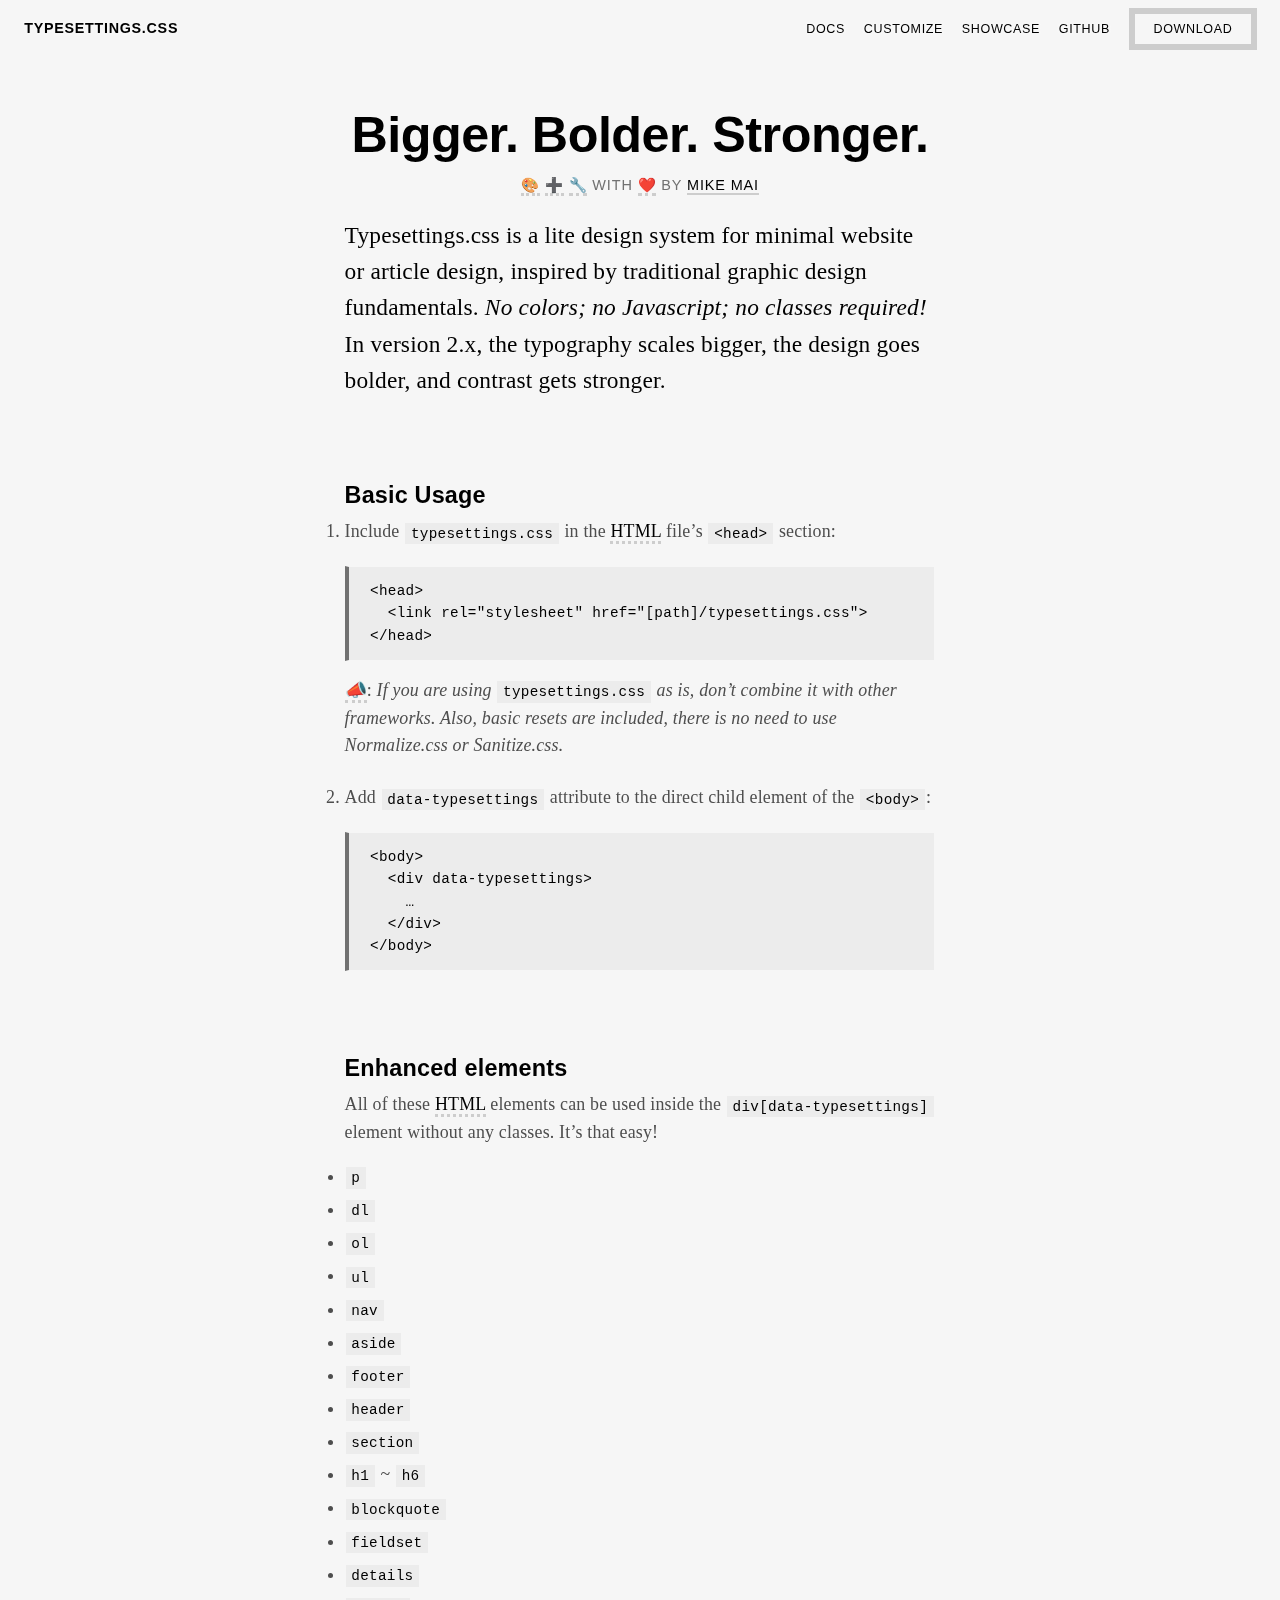
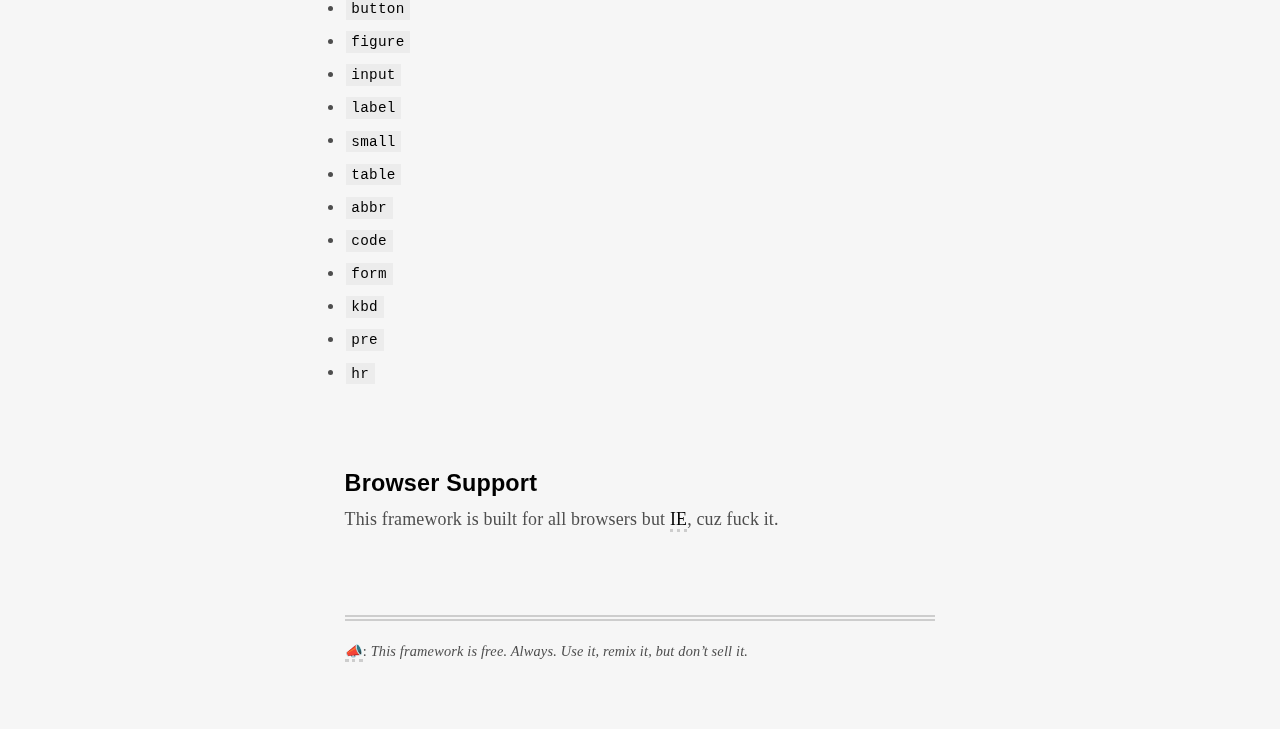
==== commit 9d0e1e10: "fix: clamp values" ====
--- a/index.html
+++ b/index.html
@@ -33,7 +33,7 @@
               <a href="showcase.html">Showcase</a>
             </li>
             <li>
-              <a href="https://github.com/mikemai2awesome/typesettings.css" aria-label="Code repository" target="_blank">Github</a>
+              <a href="https://github.com/mikemai2awesome/typesettings.css" aria-label="Code repository" target="_blank" rel="noopener">Github</a>
             </li>
             <li>
               <a href="https://mikemai.net/typesettings/css/typesettings-2.0-min.css" aria-label="Download the Typesettings.css file">Download</a>
@@ -52,7 +52,7 @@
             <abbr aria-label="Designed">🎨</abbr> <abbr aria-label="and">➕</abbr> <abbr aria-label="built">🔧</abbr> with <abbr aria-label="love">❤️</abbr> by <a href="https://mikemai.net">Mike Mai</a>
           </h2>
           <p>
-            Typesettings.css is a lite design system for minimal website or article design, inspired by traditional graphic design fundamentals. <em>No colors; no Javascript; no classes required!</em> In version 2.x, the typography scales bigger, the design goes bolder, &amp; contrast gets stronger.
+            Typesettings.css is a lite design system for minimal website or article design, inspired by traditional graphic design fundamentals. <em>No colors; no Javascript; no classes required!</em> In version 2.x, the typography scales bigger, the design goes bolder, and contrast gets&nbsp;stronger.
           </p>
         </header>
         <section aria-labelledby="basic-usage">
--- a/src/styles/typesettings.css
+++ b/src/styles/typesettings.css
@@ -1 +1 @@
-﻿:root{--ts-color-body: #4e4e4e;--ts-color-heading: black;--ts-color-link: var(--ts-color-heading);--ts-color-background: #f6f6f6;--ts-color-border: #cdcdcd;--ts-color-muted: #717171;--ts-color-subtle: #ececec;--ts-font-family-serif: "Georgia", "Garamond", "Times", serif;--ts-font-family-sans: -apple-system, BlinkMacSystemFont, "Segoe UI", "Roboto", "Oxygen", "Ubuntu", "Cantarell", "Fira Sans", "Droid Sans", "Helvetica Neue", sans-serif;--ts-font-family-sans-alt: "Verdana", sans-serif;--ts-font-family-monospace: "SFMono-Regular", Consolas, "Liberation Mono", Menlo, Courier, monospace;--ts-font-weight-bold: 800;--ts-font-weight-regular: 300;--ts-font-size: calc(1rem + 0.15vw);--ts-font-size-xsmall: 0.7em;--ts-font-size-small: 0.8em;--ts-font-size-medium: 1em;--ts-font-size-large: 1.2em;--ts-font-size-xlarge: 1.4em;--ts-font-size-xxlarge: 1.8em;--ts-font-size-lede: var(--ts-font-size-large);--ts-paragraph-spacing: 0.9em;--ts-paragraph-indent: 1.5em;--ts-line-height-heading: 1.45;--ts-line-height-body: 1.55;--ts-border-double: 6px double var(--ts-color-border);--ts-border-single: 2px solid var(--ts-color-border);--ts-border: var(--ts-border-double);--ts-main-padding-inline: 10vw;--ts-banner-padding-inline: var(--ts-paragraph-indent)}*,*:before,*:after{box-sizing:border-box;font-feature-settings:"kern";-webkit-font-kerning:normal;font-kerning:normal;-moz-osx-font-smoothing:grayscale !important;-webkit-font-smoothing:antialiased !important}html{font-size:100%}body{margin:0}body>a{display:block;padding:.5em;text-align:center;font-weight:bold;border:2px dashed}body>a:not(:focus){position:absolute;width:1px;height:1px;margin:-1px;padding:0;white-space:nowrap;border:0;clip:rect(0 0 0 0);-webkit-clip-path:inset(50%);clip-path:inset(50%);overflow:hidden}:lang(en) q{quotes:"“" "”" "‘" "’"}:lang(zh-Hant) q,:lang(ja) q{quotes:"「" "」" "『" "』"}@media(min-width: 25em){:lang(en) [data-typesettings] header[role=banner] p:first-of-type:first-letter{float:left;-webkit-margin-end:.15em;margin-inline-end:.15em;padding:0 .2em;line-height:calc(var(--ts-line-height-body) * 0.95);text-transform:uppercase;font-weight:var(--ts-font-weight-bold);font-size:clamp(calc(var(--ts-font-size-lede) * 2.2), 5.5vw, calc(var(--ts-font-size-lede) * 2.4));border:var(--ts-border)}[dir=rtl] :lang(en) [data-typesettings] header[role=banner] p:first-of-type:first-letter{float:right}@-moz-document url-prefix(){:lang(en) [data-typesettings] header[role=banner] p:first-of-type:first-letter{-webkit-padding-before:.4em;padding-block-start:.4em;-webkit-padding-after:.4em;padding-block-end:.4em}}}[data-typesettings]{min-height:100vh;color:var(--ts-color-body);line-height:var(--ts-line-height-body);letter-spacing:.01em;font-family:var(--ts-font-family-only-one, var(--ts-font-family-serif));font-weight:var(--ts-font-weight-regular);font-size:clamp(var(--ts-font-size), 2vw, calc(var(--ts-font-size) * 1.2));background-color:var(--ts-color-background)}[data-typesettings] a{text-decoration:none;border-bottom:var(--ts-border-single)}[data-typesettings] a:link{color:var(--ts-color-link)}[data-typesettings] a:visited{color:var(--ts-color-muted)}[data-typesettings] a:hover,[data-typesettings] a:visited:hover,[data-typesettings] a:focus{color:var(--ts-color-muted);border-bottom:0}[data-typesettings] a:active{position:relative;top:1px;z-index:1}[data-typesettings] h1,[data-typesettings] h2,[data-typesettings] h3,[data-typesettings] h4,[data-typesettings] h5,[data-typesettings] h6,[data-typesettings] legend,[data-typesettings] dt,[data-typesettings] thead th,[data-typesettings] figcaption,[data-typesettings] blockquote{font-family:var(--ts-font-family-only-one, var(--ts-font-family-sans))}[data-typesettings] h1,[data-typesettings] h2,[data-typesettings] h3,[data-typesettings] h4,[data-typesettings] h5,[data-typesettings] h6,[data-typesettings] legend{-webkit-margin-before:var(--ts-paragraph-spacing);margin-block-start:var(--ts-paragraph-spacing);color:var(--ts-color-heading);font-weight:var(--ts-font-weight-bold)}[data-typesettings] h1:first-child,[data-typesettings] h2:first-child,[data-typesettings] h3:first-child,[data-typesettings] h4:first-child,[data-typesettings] h5:first-child,[data-typesettings] h6:first-child,[data-typesettings] legend:first-child{-webkit-margin-before:0;margin-block-start:0}[data-typesettings] h1:last-child,[data-typesettings] h2:last-child,[data-typesettings] h3:last-child,[data-typesettings] h4:last-child,[data-typesettings] h5:last-child,[data-typesettings] h6:last-child,[data-typesettings] legend:last-child{-webkit-margin-after:0;margin-block-end:0}[data-typesettings] h2,[data-typesettings] h3,[data-typesettings] h4,[data-typesettings] h5,[data-typesettings] h6,[data-typesettings] legend{-webkit-margin-after:calc(var(--ts-paragraph-spacing) / -2);margin-block-end:calc(var(--ts-paragraph-spacing) / -2);line-height:var(--ts-line-height-heading)}[data-typesettings] h1,[data-typesettings] h2{-webkit-hyphens:auto;-ms-hyphens:auto;hyphens:auto}[data-typesettings] h1{line-height:calc(var(--ts-line-height-heading) * 0.8);-webkit-margin-after:0;margin-block-end:0;letter-spacing:clamp(-0.01em, -1vw, -0.02em);font-size:clamp(var(--ts-font-size-xxlarge), 6vw, calc(var(--ts-font-size-xxlarge) * 1.56))}[data-typesettings] h1:first-of-type+h2{-webkit-margin-before:calc(var(--ts-paragraph-spacing) * 0.8);margin-block-start:calc(var(--ts-paragraph-spacing) * 0.8);-webkit-margin-after:0;margin-block-end:0;color:var(--ts-color-muted);letter-spacing:.06em;text-transform:uppercase;font-family:var(--ts-font-family-only-one, var(--ts-font-family-sans-alt));font-weight:var(--ts-font-weight-regular);font-size:clamp(var(--ts-font-size-xsmall), 6vw, calc(var(--ts-font-size-xsmall) * 1.29))}[data-typesettings] header h1:first-of-type{text-align:center}[data-typesettings] header h1:first-of-type+h2{text-align:center}[data-typesettings] header p{color:var(--ts-color-heading);font-size:clamp(var(--ts-font-size-lede), 2vw, calc(var(--ts-font-size-lede) * 1.2))}[data-typesettings] h2{letter-spacing:clamp(0em, -1vw, -0.01em);font-size:clamp(var(--ts-font-size-xlarge), 6vw, calc(var(--ts-font-size-xlarge) * 1.57))}[data-typesettings] h3{font-size:clamp(var(--ts-font-size-large), 6vw, calc(var(--ts-font-size-large) * 1.5))}[data-typesettings] h4{font-size:clamp(var(--ts-font-size-medium), 6vw, calc(var(--ts-font-size-medium) * 1.4))}[data-typesettings] h5{-webkit-margin-before:calc(var(--ts-paragraph-spacing) * 1.28);margin-block-start:calc(var(--ts-paragraph-spacing) * 1.28);font-size:clamp(var(--ts-font-size-small), 6vw, calc(var(--ts-font-size-small) * 1.375))}@media(min-width: 50em){[data-typesettings] h5{-webkit-margin-before:calc(var(--ts-paragraph-spacing) * 1.11);margin-block-start:calc(var(--ts-paragraph-spacing) * 1.11)}}[data-typesettings] h6,[data-typesettings] legend{-webkit-margin-before:calc(var(--ts-paragraph-spacing) * 1.44);margin-block-start:calc(var(--ts-paragraph-spacing) * 1.44);text-transform:uppercase;letter-spacing:.01em;font-size:clamp(var(--ts-font-size-xsmall), 6vw, calc(var(--ts-font-size-xsmall) * 1.14))}@media(min-width: 50em){[data-typesettings] h6,[data-typesettings] legend{-webkit-margin-before:calc(var(--ts-paragraph-spacing) * 1.28);margin-block-start:calc(var(--ts-paragraph-spacing) * 1.28)}}@media(min-width: 62.5em){[data-typesettings] h6,[data-typesettings] legend{-webkit-margin-before:calc(var(--ts-paragraph-spacing) * 1.11);margin-block-start:calc(var(--ts-paragraph-spacing) * 1.11)}}[data-typesettings] p,[data-typesettings] dl,[data-typesettings] hr,[data-typesettings] ol,[data-typesettings] ul,[data-typesettings] nav,[data-typesettings] footer,[data-typesettings] details,[data-typesettings] fieldset,[data-typesettings] progress,[data-typesettings] article aside{-webkit-margin-before:var(--ts-paragraph-spacing);margin-block-start:var(--ts-paragraph-spacing);-webkit-margin-after:0;margin-block-end:0;-webkit-margin-start:0;margin-inline-start:0;-webkit-margin-end:0;margin-inline-end:0}[data-typesettings] p:first-child,[data-typesettings] dl:first-child,[data-typesettings] hr:first-child,[data-typesettings] ol:first-child,[data-typesettings] ul:first-child,[data-typesettings] nav:first-child,[data-typesettings] footer:first-child,[data-typesettings] details:first-child,[data-typesettings] fieldset:first-child,[data-typesettings] progress:first-child,[data-typesettings] article aside:first-child{-webkit-margin-before:0;margin-block-start:0}[data-typesettings] blockquote,[data-typesettings] figure,[data-typesettings] header,[data-typesettings] form,[data-typesettings] pre{-webkit-margin-before:calc(var(--ts-paragraph-spacing) * 1.25);margin-block-start:calc(var(--ts-paragraph-spacing) * 1.25);-webkit-margin-after:0;margin-block-end:0;-webkit-margin-start:0;margin-inline-start:0;-webkit-margin-end:0;margin-inline-end:0}[data-typesettings] blockquote:first-child,[data-typesettings] figure:first-child,[data-typesettings] header:first-child,[data-typesettings] form:first-child,[data-typesettings] pre:first-child{-webkit-margin-before:0;margin-block-start:0}[data-typesettings] ul,[data-typesettings] ol{padding:0}[data-typesettings] ul ul,[data-typesettings] ul ol,[data-typesettings] ol ul,[data-typesettings] ol ol{-webkit-margin-before:0;margin-block-start:0;-webkit-padding-start:var(--ts-paragraph-indent);padding-inline-start:var(--ts-paragraph-indent)}[data-typesettings] li{-webkit-margin-before:calc(var(--ts-paragraph-spacing) / 3);margin-block-start:calc(var(--ts-paragraph-spacing) / 3)}[data-typesettings] li:first-child{-webkit-margin-before:0;margin-block-start:0}[data-typesettings] ol[data-comfortable] li,[data-typesettings] ul[data-comfortable] li{-webkit-margin-before:calc(var(--ts-paragraph-spacing) * 1.5);margin-block-start:calc(var(--ts-paragraph-spacing) * 1.5)}[data-typesettings] ol[data-comfortable] li:first-child,[data-typesettings] ul[data-comfortable] li:first-child{-webkit-margin-before:0;margin-block-start:0}[data-typesettings] dt{-webkit-margin-before:calc(var(--ts-paragraph-spacing) / 2);margin-block-start:calc(var(--ts-paragraph-spacing) / 2);font-weight:var(--ts-font-weight-bold)}[data-typesettings] dt:first-child{-webkit-margin-before:0;margin-block-start:0}[data-typesettings] dd{margin:0;-webkit-padding-start:var(--ts-paragraph-indent);padding-inline-start:var(--ts-paragraph-indent);letter-spacing:-0.02em;font-family:var(--ts-font-family-monospace);font-size:var(--ts-font-size-small);border-left:var(--ts-border)}[dir=rtl] [data-typesettings] dd{border-right:var(--ts-border);border-left:none}[data-typesettings] figure{display:block;width:100%;text-align:center}[data-typesettings] figure img{display:block;max-width:100%;height:auto}[data-typesettings] figure>div{position:relative;z-index:0;height:0;overflow:hidden;-webkit-padding-before:30px;padding-block-start:30px;-webkit-padding-after:56.25%;padding-block-end:56.25%}[data-typesettings] figure>div iframe,[data-typesettings] figure>div object,[data-typesettings] figure>div embed{position:absolute;top:0;left:0;width:100%;height:100%}[data-typesettings] figure figcaption{-webkit-margin-before:calc(var(--ts-paragraph-spacing) / 4);margin-block-start:calc(var(--ts-paragraph-spacing) / 4);color:var(--ts-color-muted);font-size:var(--ts-font-size-xsmall)}[data-typesettings] blockquote{-webkit-padding-before:var(--ts-paragraph-spacing);padding-block-start:var(--ts-paragraph-spacing);-webkit-padding-after:var(--ts-paragraph-spacing);padding-block-end:var(--ts-paragraph-spacing);-webkit-padding-start:var(--ts-paragraph-indent);padding-inline-start:var(--ts-paragraph-indent);-webkit-padding-end:var(--ts-paragraph-indent);padding-inline-end:var(--ts-paragraph-indent);color:var(--ts-color-heading);font-weight:var(--ts-font-weight-bold);border-top:var(--ts-border);border-bottom:var(--ts-border)}[data-typesettings] blockquote p{font-size:clamp(var(--ts-font-size-large), 2vw, calc(var(--ts-font-size-large) * 1.25))}[data-typesettings] blockquote q:before,[data-typesettings] blockquote q:after{color:var(--ts-color-muted);font-family:var(--ts-font-family-only-one, var(--ts-font-family-serif));font-weight:var(--ts-font-weight-bold)}:lang(en):not([dir=rtl]) [data-typesettings] blockquote p{max-width:30ch}:lang(en):not([dir=rtl]) [data-typesettings] blockquote q:before,:lang(en):not([dir=rtl]) [data-typesettings] blockquote q:after{z-index:0}:lang(en):not([dir=rtl]) [data-typesettings] blockquote q:before{position:absolute;transform:translateX(-105%)}[dir=rtl] :lang(en):not([dir=rtl]) [data-typesettings] blockquote q:before{transform:translateX(105%)}:lang(en):not([dir=rtl]) [data-typesettings] blockquote q:after{transform:translateX(5%)}[dir=rtl] :lang(en):not([dir=rtl]) [data-typesettings] blockquote q:after{transform:translateX(-5%)}:lang(en):not([dir=rtl]) [data-typesettings] blockquote q q:before,:lang(en):not([dir=rtl]) [data-typesettings] blockquote q q:after{position:static;transform:none}[data-typesettings] hr{display:block;height:1px;padding:0;border:0;border-top:var(--ts-border)}[data-typesettings] code,[data-typesettings] kbd{-webkit-padding-before:.2em;padding-block-start:.2em;-webkit-padding-after:.2em;padding-block-end:.2em;-webkit-padding-start:.4em;padding-inline-start:.4em;-webkit-padding-end:.4em;padding-inline-end:.4em;font-family:var(--ts-font-family-monospace);font-size:var(--ts-font-size-small)}[data-typesettings] code{color:var(--ts-color-heading);letter-spacing:.02em;vertical-align:baseline;font-style:normal;border:1px solid var(--ts-color-background);background-color:var(--ts-color-subtle)}[data-typesettings] pre{white-space:nowrap}[data-typesettings] pre code{display:block;max-height:80vh;margin:0;-webkit-padding-before:var(--ts-paragraph-spacing);padding-block-start:var(--ts-paragraph-spacing);-webkit-padding-after:var(--ts-paragraph-spacing);padding-block-end:var(--ts-paragraph-spacing);-webkit-padding-start:var(--ts-paragraph-indent);padding-inline-start:var(--ts-paragraph-indent);-webkit-padding-end:var(--ts-paragraph-indent);padding-inline-end:var(--ts-paragraph-indent);overflow:auto;-webkit-overflow-scrolling:touch;text-align:left;white-space:inherit;-webkit-writing-mode:horizontal-tb;-ms-writing-mode:lr-tb;writing-mode:horizontal-tb;-webkit-text-orientation:mixed;text-orientation:mixed;border-left:4px solid var(--ts-color-muted)}[data-typesettings] address{display:inline-block}[data-typesettings] small{font-size:var(--ts-font-size-small)}[data-typesettings] strong{font-weight:var(--ts-font-weight-bold)}[data-typesettings] kbd{color:var(--ts-color-heading);border-radius:3px;background-color:var(--ts-color-background);box-shadow:0 1px 2px 1px var(--ts-color-muted)}[data-typesettings] abbr{position:relative;z-index:0;color:var(--ts-color-heading);cursor:help;border-bottom:3px dotted var(--ts-color-border)}[data-typesettings] abbr:after{content:attr(aria-label);display:none;position:absolute;top:0;left:50%;transform:translate3d(-50%, -100%, 0);-webkit-padding-before:.2em;padding-block-start:.2em;-webkit-padding-after:.2em;padding-block-end:.2em;-webkit-padding-start:.4em;padding-inline-start:.4em;-webkit-padding-end:.4em;padding-inline-end:.4em;color:var(--ts-color-background);line-height:var(--ts-line-height-heading);-webkit-hyphens:none;-ms-hyphens:none;hyphens:none;font-family:var(--ts-font-family-only-one, var(--ts-font-family-sans-alt));font-size:var(--ts-font-size-xsmall);box-shadow:0 0 0 2px var(--ts-color-background);background-color:var(--ts-color-heading)}[data-typesettings] abbr:hover:after{display:block}[data-typesettings] abbr a{border-bottom:none}[data-typesettings] button,[data-typesettings] input,[data-typesettings] optgroup,[data-typesettings] select,[data-typesettings] textarea{margin:0;line-height:var(--ts-line-height-heading);font-size:var(--ts-font-size-medium)}[data-typesettings] input,[data-typesettings] optgroup,[data-typesettings] select,[data-typesettings] textarea{font-family:var(--ts-font-family-monospace)}[data-typesettings] input[type=text],[data-typesettings] input[type=color],[data-typesettings] input[type=date],[data-typesettings] input[type=datetime-local],[data-typesettings] input[type=email],[data-typesettings] input[type=month],[data-typesettings] input[type=number],[data-typesettings] input[type=password],[data-typesettings] input[type=search],[data-typesettings] input[type=tel],[data-typesettings] input[type=time],[data-typesettings] input[type=url],[data-typesettings] input[type=week],[data-typesettings] textarea,[data-typesettings] optgroup,[data-typesettings] select{-webkit-padding-before:1px;padding-block-start:1px;-webkit-padding-after:2px;padding-block-end:2px;-webkit-padding-start:7px;padding-inline-start:7px;-webkit-padding-end:7px;padding-inline-end:7px}[data-typesettings] input[type=text],[data-typesettings] input[type=color],[data-typesettings] input[type=date],[data-typesettings] input[type=datetime-local],[data-typesettings] input[type=email],[data-typesettings] input[type=month],[data-typesettings] input[type=number],[data-typesettings] input[type=password],[data-typesettings] input[type=search],[data-typesettings] input[type=tel],[data-typesettings] input[type=time],[data-typesettings] input[type=url],[data-typesettings] input[type=week],[data-typesettings] textarea{display:inline-flex;max-width:100%;border-width:1px;border-style:solid;border-color:#d8d8d8 #d1d1d1 #bababa}[data-typesettings] button,[data-typesettings] input{overflow:visible}[data-typesettings] button,[data-typesettings] select{text-transform:none}[data-typesettings] button,[data-typesettings] [type=button],[data-typesettings] [type=reset],[data-typesettings] [type=submit],[data-typesettings] ::-webkit-file-upload-button{letter-spacing:-0.02em;cursor:pointer;font-family:var(--ts-font-family-monospace);font-weight:var(--ts-font-weight-regular);-webkit-appearance:button}[data-typesettings] button::-moz-focus-inner,[data-typesettings] [type=button]::-moz-focus-inner,[data-typesettings] [type=reset]::-moz-focus-inner,[data-typesettings] [type=submit]::-moz-focus-inner{padding:0;border-style:none}[data-typesettings] button:-moz-focusring,[data-typesettings] [type=button]:-moz-focusring,[data-typesettings] [type=reset]:-moz-focusring,[data-typesettings] [type=submit]:-moz-focusring{outline:1px dotted ButtonText}[data-typesettings] form{font-family:var(--ts-font-family-monospace);font-size:var(--ts-font-size-small)}[data-typesettings] form ol,[data-typesettings] form ul{list-style:none}[data-typesettings] fieldset{-webkit-padding-before:var(--ts-paragraph-spacing);padding-block-start:var(--ts-paragraph-spacing);-webkit-padding-after:var(--ts-paragraph-spacing);padding-block-end:var(--ts-paragraph-spacing);-webkit-padding-start:var(--ts-paragraph-indent);padding-inline-start:var(--ts-paragraph-indent);-webkit-padding-end:var(--ts-paragraph-indent);padding-inline-end:var(--ts-paragraph-indent);border:var(--ts-border)}[data-typesettings] legend{display:table;max-width:100%;-webkit-margin-before:0;margin-block-start:0;-webkit-margin-after:0;margin-block-end:0;-webkit-margin-start:-3px;margin-inline-start:-3px;-webkit-margin-end:-3px;margin-inline-end:-3px;-webkit-padding-before:1px;padding-block-start:1px;-webkit-padding-after:1px;padding-block-end:1px;-webkit-padding-start:3px;padding-inline-start:3px;-webkit-padding-end:3px;padding-inline-end:3px;color:var(--ts-color-heading);white-space:normal;line-height:1}[data-typesettings] legend+*{-webkit-margin-before:0;margin-block-start:0}[data-typesettings] textarea{width:100%;overflow:auto}[data-typesettings] [type=checkbox],[data-typesettings] [type=radio]{padding:0;transform:scale(var(--ts-line-height-body)) translateY(-1px)}[data-typesettings] [type=number]::-webkit-inner-spin-button,[data-typesettings] [type=number]::-webkit-outer-spin-button{height:auto}[data-typesettings] [type=search]{outline-offset:-2px;-webkit-appearance:textfield}[data-typesettings] [type=search]::-webkit-search-decoration{-webkit-appearance:none}[data-typesettings] label{cursor:pointer;letter-spacing:-0.02em}[data-typesettings] progress{width:100%}[data-typesettings] summary{display:flex;align-items:center;position:relative;z-index:0;cursor:pointer;-webkit-user-select:none;-moz-user-select:none;-ms-user-select:none;user-select:none;outline:none}[data-typesettings] summary::-webkit-details-marker{display:none}[data-typesettings] summary:before{content:"❯";position:absolute;top:50%;left:0;transform:translate3d(calc(-100% - var(--ts-paragraph-indent) / 2), -50%, 0) rotate(0deg);color:var(--ts-color-muted);font-size:.8em}[dir=rtl] [data-typesettings] summary:before{right:0;left:auto;transform:translate3d(calc(100% + var(--ts-paragraph-indent) / 2), -50%, 0) rotate(0deg)}[data-typesettings] summary:focus{border:1px dashed var(--ts-color-muted)}[data-typesettings] details[open]>summary{-webkit-margin-after:calc(var(--ts-paragraph-spacing) / -2);margin-block-end:calc(var(--ts-paragraph-spacing) / -2)}[data-typesettings] details[open]>summary:before{transform:translate3d(calc(-100% - var(--ts-paragraph-indent) / 2), -50%, 0) rotate(90deg)}[dir=rtl] [data-typesettings] details[open]>summary:before{transform:translate3d(calc(100% + var(--ts-paragraph-indent) / 2), -50%, 0) rotate(270deg)}[data-typesettings] template,[data-typesettings] [hidden]{display:none}[data-typesettings] table{min-width:calc(100% + var(--ts-paragraph-indent));-webkit-margin-start:calc(var(--ts-paragraph-indent) / -2);margin-inline-start:calc(var(--ts-paragraph-indent) / -2);-webkit-margin-end:calc(var(--ts-paragraph-indent) / -2);margin-inline-end:calc(var(--ts-paragraph-indent) / -2);font-family:var(--ts-font-family-monospace);font-size:var(--ts-font-size-xsmall)}[data-typesettings] tbody tr:hover{background-color:var(--ts-color-subtle)}[data-typesettings] th,[data-typesettings] td{-webkit-padding-before:calc(var(--ts-paragraph-spacing) / 2);padding-block-start:calc(var(--ts-paragraph-spacing) / 2);-webkit-padding-after:calc(var(--ts-paragraph-spacing) / 2);padding-block-end:calc(var(--ts-paragraph-spacing) / 2);-webkit-padding-start:calc(var(--ts-paragraph-indent) / 2);padding-inline-start:calc(var(--ts-paragraph-indent) / 2);-webkit-padding-end:calc(var(--ts-paragraph-indent) / 2);padding-inline-end:calc(var(--ts-paragraph-indent) / 2);text-align:start;vertical-align:baseline;border-bottom:var(--ts-border-single)}[data-typesettings] th{-webkit-padding-before:0;padding-block-start:0;color:var(--ts-color-heading);white-space:nowrap;font-weight:var(--ts-font-weight-bold)}[data-typesettings] thead th{border-bottom-color:currentColor}[data-typesettings] nav{text-align:center}@media(min-width: 50em){[data-typesettings] nav{line-height:var(--ts-line-height-heading)}}[data-typesettings] nav ul{display:flex;flex-wrap:wrap;align-items:baseline;padding:0;list-style:none;white-space:nowrap}[data-typesettings] nav ul li{margin:0}[data-typesettings] nav>ul{position:relative;flex-direction:row;justify-content:space-between;-webkit-padding-before:calc(var(--ts-paragraph-spacing) / 2);padding-block-start:calc(var(--ts-paragraph-spacing) / 2);-webkit-padding-after:calc(var(--ts-paragraph-spacing) / 2);padding-block-end:calc(var(--ts-paragraph-spacing) / 2);-webkit-padding-start:calc(var(--ts-paragraph-indent) / 2);padding-inline-start:calc(var(--ts-paragraph-indent) / 2);-webkit-padding-end:calc(var(--ts-paragraph-indent) / 2);padding-inline-end:calc(var(--ts-paragraph-indent) / 2);-webkit-backdrop-filter:blur(0.1em);backdrop-filter:blur(0.1em)}[data-typesettings] nav>ul:before{content:"";position:absolute;top:0;right:0;z-index:-1;width:100%;height:100%;pointer-events:none;background-color:var(--ts-color-background);opacity:.8}[data-typesettings] nav>ul>li{width:100%}@media(min-width: 50em){[data-typesettings] nav>ul>li{width:auto}}[data-typesettings] nav>ul>li:nth-of-type(1) h1{display:flex;align-items:baseline;justify-content:center}[data-typesettings] nav>ul>li:nth-of-type(1) a{-webkit-padding-start:calc(var(--ts-paragraph-indent) / 2);padding-inline-start:calc(var(--ts-paragraph-indent) / 2);-webkit-padding-end:calc(var(--ts-paragraph-indent) / 2);padding-inline-end:calc(var(--ts-paragraph-indent) / 2);border:0}[data-typesettings] nav>ul>li:nth-of-type(2)>ul{justify-content:center}[data-typesettings] nav>ul>li>ul a{-webkit-padding-before:calc(var(--ts-paragraph-spacing) / 2);padding-block-start:calc(var(--ts-paragraph-spacing) / 2);-webkit-padding-after:calc(var(--ts-paragraph-spacing) / 2);padding-block-end:calc(var(--ts-paragraph-spacing) / 2);-webkit-padding-start:calc(var(--ts-paragraph-indent) / 2);padding-inline-start:calc(var(--ts-paragraph-indent) / 2);-webkit-padding-end:calc(var(--ts-paragraph-indent) / 2);padding-inline-end:calc(var(--ts-paragraph-indent) / 2)}@media(min-width: 50em){[data-typesettings] nav>ul>li>ul a{-webkit-margin-start:calc(var(--ts-paragraph-indent) / 2);margin-inline-start:calc(var(--ts-paragraph-indent) / 2);-webkit-margin-end:calc(var(--ts-paragraph-indent) / 2);margin-inline-end:calc(var(--ts-paragraph-indent) / 2);-webkit-padding-start:0;padding-inline-start:0;-webkit-padding-end:0;padding-inline-end:0}[data-typesettings] nav>ul>li>ul>li:last-of-type>a{-webkit-padding-before:calc(var(--ts-paragraph-spacing) / 2);padding-block-start:calc(var(--ts-paragraph-spacing) / 2);-webkit-padding-after:calc(var(--ts-paragraph-spacing) / 2);padding-block-end:calc(var(--ts-paragraph-spacing) / 2);-webkit-padding-start:var(--ts-paragraph-indent);padding-inline-start:var(--ts-paragraph-indent);-webkit-padding-end:var(--ts-paragraph-indent);padding-inline-end:var(--ts-paragraph-indent);border:6px solid var(--ts-color-border);background-color:var(--ts-color-background)}}[data-typesettings] nav a{display:block;line-height:var(--ts-line-height-heading);letter-spacing:.05em;text-transform:uppercase;text-shadow:0 0 .1em var(--ts-color-background),.1em 0 .1em var(--ts-color-background),0 .1em .1em var(--ts-color-background),0 -0.1em .1em var(--ts-color-background),-0.1em 0 .1em var(--ts-color-background);font-family:var(--ts-font-family-only-one, var(--ts-font-family-sans-alt));font-size:var(--ts-font-size-xsmall)}@media(min-width: 50em){[data-typesettings] nav a{border:0}}[data-typesettings] nav a:hover{text-decoration:underline;text-underline-offset:.2em}[data-typesettings] nav a:visited{color:var(--ts-color-link)}[data-typesettings] nav h1{font-family:var(--ts-font-family-heading);font-size:var(--ts-font-size-small)}[data-typesettings] nav h1 a{font-family:inherit;font-size:inherit}[data-typesettings]>nav:first-child{position:-webkit-sticky;position:sticky;top:0;z-index:99999}[data-typesettings] main{-webkit-padding-before:calc(var(--ts-paragraph-spacing) * 3);padding-block-start:calc(var(--ts-paragraph-spacing) * 3);-webkit-padding-after:calc(var(--ts-paragraph-spacing) * 4);padding-block-end:calc(var(--ts-paragraph-spacing) * 4);-webkit-padding-start:var(--ts-main-padding-inline);padding-inline-start:var(--ts-main-padding-inline);-webkit-padding-end:var(--ts-main-padding-inline);padding-inline-end:var(--ts-main-padding-inline)}[data-typesettings] article{max-width:75em;-webkit-margin-before:0;margin-block-start:0;-webkit-margin-after:0;margin-block-end:0;-webkit-margin-start:auto;margin-inline-start:auto;-webkit-margin-end:auto;margin-inline-end:auto}[data-typesettings] article:after,[data-typesettings] header[role=banner]:after{content:"";display:block;clear:both}[data-typesettings] header[role=banner]{-webkit-filter:invert(1);filter:invert(1);-webkit-margin-start:calc(var(--ts-banner-padding-inline) * -1);margin-inline-start:calc(var(--ts-banner-padding-inline) * -1);-webkit-margin-end:calc(var(--ts-banner-padding-inline) * -1);margin-inline-end:calc(var(--ts-banner-padding-inline) * -1);-webkit-padding-before:calc(var(--ts-paragraph-spacing) * 3);padding-block-start:calc(var(--ts-paragraph-spacing) * 3);-webkit-padding-after:calc(var(--ts-paragraph-spacing) * 3);padding-block-end:calc(var(--ts-paragraph-spacing) * 3);-webkit-padding-start:var(--ts-banner-padding-inline);padding-inline-start:var(--ts-banner-padding-inline);-webkit-padding-end:var(--ts-banner-padding-inline);padding-inline-end:var(--ts-banner-padding-inline);color:var(--ts-color-body);background-color:var(--ts-color-background)}[data-typesettings] header[role=banner] img:not([src*=".svg"]),[data-typesettings] header[role=banner] video,[data-typesettings] header[role=banner] embed,[data-typesettings] header[role=banner] iframe{-webkit-filter:invert(1);filter:invert(1)}[data-typesettings] header[role=banner] [role=banner] img:not([src*=".svg"]),[data-typesettings] header[role=banner] [role=banner] video,[data-typesettings] header[role=banner] [role=banner] embed,[data-typesettings] header[role=banner] [role=banner] iframe{-webkit-filter:invert(0);filter:invert(0)}@media(min-width: 50em){[data-typesettings] header[role=banner]{--ts-banner-padding-inline: calc(var(--ts-main-padding-inline) - var(--ts-paragraph-indent))}}[data-typesettings] article aside{-webkit-padding-before:calc(var(--ts-paragraph-spacing) / 2);padding-block-start:calc(var(--ts-paragraph-spacing) / 2);-webkit-padding-after:calc(var(--ts-paragraph-spacing) / 2);padding-block-end:calc(var(--ts-paragraph-spacing) / 2);-webkit-padding-start:calc(var(--ts-paragraph-indent) / 2);padding-inline-start:calc(var(--ts-paragraph-indent) / 2);-webkit-padding-end:calc(var(--ts-paragraph-indent) / 2);padding-inline-end:calc(var(--ts-paragraph-indent) / 2);border:var(--ts-border)}@media(min-width: 50em){[data-typesettings] article aside{transform:translateY(calc(var(--ts-paragraph-spacing) / 4));float:right;width:13em;max-width:16em;min-width:13em;-webkit-margin-start:var(--ts-paragraph-indent);margin-inline-start:var(--ts-paragraph-indent);-webkit-margin-after:calc(var(--ts-paragraph-spacing) / 2);margin-block-end:calc(var(--ts-paragraph-spacing) / 2);background-color:var(--ts-color-background)}[dir=rtl] [data-typesettings] article aside{float:left}}[data-typesettings] article aside>*{font-size:var(--ts-font-size-small)}[data-typesettings] *+section,[data-typesettings] section+hr{-webkit-margin-before:calc(var(--ts-paragraph-spacing) * 5);margin-block-start:calc(var(--ts-paragraph-spacing) * 5)}[data-typesettings] *+section *+section,[data-typesettings] *+section section+hr,[data-typesettings] section+hr *+section,[data-typesettings] section+hr section+hr{-webkit-margin-before:calc(var(--ts-paragraph-spacing) * 3);margin-block-start:calc(var(--ts-paragraph-spacing) * 3)}[data-typesettings] *+section>*[id]:first-child,[data-typesettings] section+hr>*[id]:first-child{-webkit-margin-before:-5rem;margin-block-start:-5rem;-webkit-padding-before:5rem;padding-block-start:5rem}[data-typesettings][data-typesettings*=dark]{-webkit-filter:invert(1);filter:invert(1);color:var(--ts-color-body) !important;background-color:var(--ts-color-background) !important}[data-typesettings][data-typesettings*=dark] img:not([src*=".svg"]),[data-typesettings][data-typesettings*=dark] video,[data-typesettings][data-typesettings*=dark] embed,[data-typesettings][data-typesettings*=dark] iframe{-webkit-filter:invert(1);filter:invert(1)}[data-typesettings][data-typesettings*=dark] [role=banner] img:not([src*=".svg"]),[data-typesettings][data-typesettings*=dark] [role=banner] video,[data-typesettings][data-typesettings*=dark] [role=banner] embed,[data-typesettings][data-typesettings*=dark] [role=banner] iframe{-webkit-filter:invert(0);filter:invert(0)}[data-typesettings][data-typesettings*=sans-serif]{letter-spacing:-0.01em;font-family:var(--ts-font-family-only-one, var(--ts-font-family-sans));font-size:clamp(var(--ts-font-size), 2vw, calc(var(--ts-font-size) * 1.1))}[data-typesettings][data-typesettings*=sans-serif] h1,[data-typesettings][data-typesettings*=sans-serif] h2,[data-typesettings][data-typesettings*=sans-serif] h3,[data-typesettings][data-typesettings*=sans-serif] h4,[data-typesettings][data-typesettings*=sans-serif] h5,[data-typesettings][data-typesettings*=sans-serif] h6,[data-typesettings][data-typesettings*=sans-serif] legend,[data-typesettings][data-typesettings*=sans-serif] dt,[data-typesettings][data-typesettings*=sans-serif] legend figcaption,[data-typesettings][data-typesettings*=sans-serif] blockquote{font-family:var(--ts-font-family-only-one, var(--ts-font-family-serif))}[data-typesettings][data-typesettings*=indented] p:first-of-type{text-indent:0}[data-typesettings][data-typesettings*=indented] p+p,[data-typesettings][data-typesettings*=indented] figure+p,[data-typesettings][data-typesettings*=indented] blockquote+p,[data-typesettings][data-typesettings*=indented] aside+p,[data-typesettings][data-typesettings*=indented] pre+p,[data-typesettings][data-typesettings*=indented] ul+p,[data-typesettings][data-typesettings*=indented] ol+p{text-indent:var(--ts-paragraph-indent)}[data-typesettings][data-typesettings*=indented] p+p{-webkit-margin-before:0;margin-block-start:0}@media(min-width: 50em){[data-typesettings][data-typesettings*=indented] p+aside,[data-typesettings][data-typesettings*=indented] aside+p{-webkit-margin-before:0;margin-block-start:0}}@media(min-width: 62.5em){[data-typesettings][data-typesettings*=golden]{--ts-main-padding-inline: 19vw}[data-typesettings][data-typesettings*=golden] article{max-width:66ch}[data-typesettings][data-typesettings*=golden] header[role=banner]{-webkit-padding-start:calc(var(--ts-main-padding-inline) / 2 - var(--ts-paragraph-indent));padding-inline-start:calc(var(--ts-main-padding-inline) / 2 - var(--ts-paragraph-indent));-webkit-padding-end:calc(var(--ts-main-padding-inline) / 2 - var(--ts-paragraph-indent));padding-inline-end:calc(var(--ts-main-padding-inline) / 2 - var(--ts-paragraph-indent))}[data-typesettings][data-typesettings*=golden] article aside{width:calc(var(--ts-main-padding-inline) * 1.25);-webkit-margin-end:calc((var(--ts-main-padding-inline) - var(--ts-paragraph-indent) * 2) * -1);margin-inline-end:calc((var(--ts-main-padding-inline) - var(--ts-paragraph-indent) * 2) * -1)}[data-typesettings][data-typesettings*=golden] blockquote{-webkit-margin-start:calc(var(--ts-paragraph-indent) * -1);margin-inline-start:calc(var(--ts-paragraph-indent) * -1);-webkit-margin-end:calc(var(--ts-paragraph-indent) * -1);margin-inline-end:calc(var(--ts-paragraph-indent) * -1)}}[data-typesettings][data-typesettings*=vertical-rl]{--ts-paragraph-indent: 2em;--ts-main-padding-inline: var(--ts-paragraph-indent);width:100vw;height:100vh;min-height:auto;overflow:auto;-webkit-overflow-scrolling:touch;text-align:justify;-webkit-writing-mode:vertical-rl;-ms-writing-mode:tb-rl;writing-mode:vertical-rl;-webkit-text-orientation:upright;text-orientation:upright}[data-typesettings][data-typesettings*=vertical-rl] a{border-bottom:0;border-left:var(--ts-border-single)}[data-typesettings][data-typesettings*=vertical-rl] header h1:first-of-type{text-align:justify}[data-typesettings][data-typesettings*=vertical-rl] header h1:first-of-type+h2{text-align:justify}[data-typesettings][data-typesettings*=vertical-rl] dd{border-top:var(--ts-border);border-right:0;border-left:0}[data-typesettings][data-typesettings*=vertical-rl] pre code{max-width:50vw;min-width:320px;max-height:100%}[data-typesettings][data-typesettings*=vertical-rl] figure img{width:auto;height:100%}[data-typesettings][data-typesettings*=vertical-rl] blockquote{-webkit-margin-start:0;margin-inline-start:0;-webkit-margin-end:0;margin-inline-end:0}[data-typesettings][data-typesettings*=vertical-rl] nav{text-align:justify}[data-typesettings][data-typesettings*=vertical-rl] nav>ul{-webkit-margin-end:0;margin-inline-end:0;-webkit-margin-start:0;margin-inline-start:0}[data-typesettings][data-typesettings*=vertical-rl] nav>ul>li:nth-of-type(1) a{-webkit-padding-before:calc(var(--ts-paragraph-spacing) / 2);padding-block-start:calc(var(--ts-paragraph-spacing) / 2);-webkit-padding-after:calc(var(--ts-paragraph-spacing) / 2);padding-block-end:calc(var(--ts-paragraph-spacing) / 2)}[data-typesettings][data-typesettings*=vertical-rl]>nav:first-child{position:static;top:auto;z-index:0}[data-typesettings][data-typesettings*=vertical-rl] article{max-width:100%;max-height:100%;-webkit-margin-start:0;margin-inline-start:0;-webkit-margin-end:0;margin-inline-end:0}@media(min-width: 62.5em){[data-typesettings][data-typesettings*=vertical-rl][data-typesettings*=golden] article{max-height:33ch;-webkit-margin-start:auto;margin-inline-start:auto;-webkit-margin-end:auto;margin-inline-end:auto}}[data-typesettings][data-typesettings*=vertical-rl] header[role=banner]{-webkit-margin-start:calc(var(--ts-paragraph-indent) * -1);margin-inline-start:calc(var(--ts-paragraph-indent) * -1);-webkit-margin-end:calc(var(--ts-paragraph-indent) * -1);margin-inline-end:calc(var(--ts-paragraph-indent) * -1);-webkit-padding-start:var(--ts-paragraph-indent);padding-inline-start:var(--ts-paragraph-indent);-webkit-padding-end:var(--ts-paragraph-indent);padding-inline-end:var(--ts-paragraph-indent)}[data-typesettings][data-typesettings*=vertical-rl] article aside{float:none;width:auto;max-width:auto;min-width:auto;-webkit-margin-start:0;margin-inline-start:0;-webkit-margin-end:0;margin-inline-end:0}@media all and (-webkit-min-device-pixel-ratio: 0)and (min-resolution: 0.001dpcm){[data-typesettings] [type=checkbox]:not(*:root),[data-typesettings] [type=radio]:not(*:root){transform:translateY(1px)}[data-typesettings] form:not(*:root){line-height:var(--ts-line-height-heading);font-size:inherit}}/*# sourceMappingURL=typesettings.css.map */
+﻿:root{--ts-color-body: #4e4e4e;--ts-color-heading: black;--ts-color-link: var(--ts-color-heading);--ts-color-background: #f6f6f6;--ts-color-border: #cdcdcd;--ts-color-muted: #717171;--ts-color-subtle: #ececec;--ts-font-family-serif: "Georgia", "Garamond", "Times", serif;--ts-font-family-sans: -apple-system, BlinkMacSystemFont, "Segoe UI", "Roboto", "Oxygen", "Ubuntu", "Cantarell", "Fira Sans", "Droid Sans", "Helvetica Neue", sans-serif;--ts-font-family-sans-alt: "Verdana", sans-serif;--ts-font-family-monospace: "SFMono-Regular", Consolas, "Liberation Mono", Menlo, Courier, monospace;--ts-font-weight-bold: 800;--ts-font-weight-regular: 300;--ts-font-size: 1rem;--ts-font-size-xsmall: 0.7em;--ts-font-size-small: 0.8em;--ts-font-size-medium: 1em;--ts-font-size-large: 1.2em;--ts-font-size-xlarge: 1.4em;--ts-font-size-xxlarge: 1.8em;--ts-font-size-lede: var(--ts-font-size-large);--ts-paragraph-spacing: 0.9em;--ts-paragraph-indent: 1.5em;--ts-line-height-heading: 1.45;--ts-line-height-body: 1.55;--ts-border-double: 6px double var(--ts-color-border);--ts-border-single: 2px solid var(--ts-color-border);--ts-border: var(--ts-border-double);--ts-main-padding-inline: 10vw;--ts-banner-padding-inline: var(--ts-paragraph-indent)}*,*:before,*:after{box-sizing:border-box;font-feature-settings:"kern";-webkit-font-kerning:normal;font-kerning:normal;-moz-osx-font-smoothing:grayscale !important;-webkit-font-smoothing:antialiased !important}html{font-size:clamp(102%,100% + .15vw,125%)}body{margin:0}body>a{display:block;padding:.5em;text-align:center;font-weight:bold;border:2px dashed}body>a:not(:focus){position:absolute;width:1px;height:1px;margin:-1px;padding:0;white-space:nowrap;border:0;clip:rect(0 0 0 0);-webkit-clip-path:inset(50%);clip-path:inset(50%);overflow:hidden}@media(min-width: 25em){:lang(en) [data-typesettings] header[role=banner] p:first-of-type:first-letter{float:left;-webkit-margin-end:.15em;margin-inline-end:.15em;padding:0 .2em;line-height:calc(var(--ts-line-height-body)*.95);text-transform:uppercase;font-weight:var(--ts-font-weight-bold);font-size:clamp(var(--ts-font-size-lede)*2.2,var(--ts-font-size-lede) + 2.5vw,var(--ts-font-size-lede)*2.3);border:var(--ts-border)}[dir=rtl] :lang(en) [data-typesettings] header[role=banner] p:first-of-type:first-letter{float:right}@-moz-document url-prefix(){:lang(en) [data-typesettings] header[role=banner] p:first-of-type:first-letter{-webkit-margin-before:.1em;margin-block-start:.1em;-webkit-padding-before:.3em;padding-block-start:.3em;-webkit-padding-after:.3em;padding-block-end:.3em}}}[data-typesettings]{min-height:100vh;color:var(--ts-color-body);line-height:var(--ts-line-height-body);letter-spacing:.01em;font-family:var(--ts-font-family-only-one, var(--ts-font-family-serif));font-weight:var(--ts-font-weight-regular);font-size:var(--ts-font-size);background-color:var(--ts-color-background)}[data-typesettings] a{text-decoration:none;border-bottom:var(--ts-border-single)}[data-typesettings] a:link{color:var(--ts-color-link)}[data-typesettings] a:visited{color:var(--ts-color-muted)}[data-typesettings] a:hover,[data-typesettings] a:visited:hover,[data-typesettings] a:focus{color:var(--ts-color-muted);border-bottom:0}[data-typesettings] a:active{position:relative;top:1px;z-index:1}[data-typesettings] h1,[data-typesettings] h2,[data-typesettings] h3,[data-typesettings] h4,[data-typesettings] h5,[data-typesettings] h6,[data-typesettings] legend,[data-typesettings] dt,[data-typesettings] thead th,[data-typesettings] figcaption,[data-typesettings] blockquote{font-family:var(--ts-font-family-only-one, var(--ts-font-family-sans))}[data-typesettings] h1,[data-typesettings] h2,[data-typesettings] h3,[data-typesettings] h4,[data-typesettings] h5,[data-typesettings] h6,[data-typesettings] legend{-webkit-margin-before:var(--ts-paragraph-spacing);margin-block-start:var(--ts-paragraph-spacing);color:var(--ts-color-heading);font-weight:var(--ts-font-weight-bold)}[data-typesettings] h1:first-child,[data-typesettings] h2:first-child,[data-typesettings] h3:first-child,[data-typesettings] h4:first-child,[data-typesettings] h5:first-child,[data-typesettings] h6:first-child,[data-typesettings] legend:first-child{-webkit-margin-before:0;margin-block-start:0}[data-typesettings] h1:last-child,[data-typesettings] h2:last-child,[data-typesettings] h3:last-child,[data-typesettings] h4:last-child,[data-typesettings] h5:last-child,[data-typesettings] h6:last-child,[data-typesettings] legend:last-child{-webkit-margin-after:0;margin-block-end:0}[data-typesettings] h2,[data-typesettings] h3,[data-typesettings] h4,[data-typesettings] h5,[data-typesettings] h6,[data-typesettings] legend{-webkit-margin-after:calc(var(--ts-paragraph-spacing)/-2);margin-block-end:calc(var(--ts-paragraph-spacing)/-2);line-height:var(--ts-line-height-heading)}[data-typesettings] h1,[data-typesettings] h2{-webkit-hyphens:auto;-ms-hyphens:auto;hyphens:auto}[data-typesettings] h1{line-height:calc(var(--ts-line-height-heading)*.8);-webkit-margin-after:0;margin-block-end:0;letter-spacing:clamp(-0.01em,-1vw,-0.02em);font-size:clamp(var(--ts-font-size-xxlarge),var(--ts-font-size-xxlarge) + 1.5vw,var(--ts-font-size-xxlarge)*1.56)}[data-typesettings] h1:first-of-type+h2{-webkit-margin-before:calc(var(--ts-paragraph-spacing)*.8);margin-block-start:calc(var(--ts-paragraph-spacing)*.8);-webkit-margin-after:0;margin-block-end:0;color:var(--ts-color-muted);letter-spacing:.06em;text-transform:uppercase;font-family:var(--ts-font-family-only-one, var(--ts-font-family-sans-alt));font-weight:var(--ts-font-weight-regular);font-size:clamp(var(--ts-font-size-xsmall),var(--ts-font-size-xsmall) + .15vw,var(--ts-font-size-xsmall)*1.29)}[data-typesettings] header h1:first-of-type{text-align:center}[data-typesettings] header h1:first-of-type+h2{text-align:center}[data-typesettings] header p{color:var(--ts-color-heading);font-size:clamp(var(--ts-font-size-lede),var(--ts-font-size-lede) + .15vw,var(--ts-font-size-lede)*1.2)}[data-typesettings] h2{letter-spacing:clamp(0em,-1vw,-0.01em);font-size:clamp(var(--ts-font-size-xlarge),var(--ts-font-size-xlarge) + .15vw,var(--ts-font-size-xlarge)*1.57)}[data-typesettings] h3{font-size:clamp(var(--ts-font-size-large),var(--ts-font-size-large) + .15vw,var(--ts-font-size-large)*1.5)}[data-typesettings] h4{font-size:clamp(var(--ts-font-size-medium),var(--ts-font-size-medium) + .15vw,var(--ts-font-size-medium)*1.4)}[data-typesettings] h5{-webkit-margin-before:calc(var(--ts-paragraph-spacing)*1.28);margin-block-start:calc(var(--ts-paragraph-spacing)*1.28);font-size:clamp(var(--ts-font-size-small),var(--ts-font-size-small) + .15vw,var(--ts-font-size-small)*1.375)}@media(min-width: 50em){[data-typesettings] h5{-webkit-margin-before:calc(var(--ts-paragraph-spacing)*1.11);margin-block-start:calc(var(--ts-paragraph-spacing)*1.11)}}[data-typesettings] h6,[data-typesettings] legend{-webkit-margin-before:calc(var(--ts-paragraph-spacing)*1.44);margin-block-start:calc(var(--ts-paragraph-spacing)*1.44);letter-spacing:.01em;font-size:clamp(var(--ts-font-size-xsmall),var(--ts-font-size-xsmall) + .15vw,var(--ts-font-size-xsmall)*1.14)}@media(min-width: 50em){[data-typesettings] h6,[data-typesettings] legend{-webkit-margin-before:calc(var(--ts-paragraph-spacing)*1.28);margin-block-start:calc(var(--ts-paragraph-spacing)*1.28)}}@media(min-width: 62.5em){[data-typesettings] h6,[data-typesettings] legend{-webkit-margin-before:calc(var(--ts-paragraph-spacing)*1.11);margin-block-start:calc(var(--ts-paragraph-spacing)*1.11)}}[data-typesettings] p,[data-typesettings] dl,[data-typesettings] hr,[data-typesettings] ol,[data-typesettings] ul,[data-typesettings] nav,[data-typesettings] footer,[data-typesettings] details,[data-typesettings] fieldset,[data-typesettings] progress,[data-typesettings] article aside{-webkit-margin-before:var(--ts-paragraph-spacing);margin-block-start:var(--ts-paragraph-spacing);-webkit-margin-after:0;margin-block-end:0;-webkit-margin-start:0;margin-inline-start:0;-webkit-margin-end:0;margin-inline-end:0}[data-typesettings] p:first-child,[data-typesettings] dl:first-child,[data-typesettings] hr:first-child,[data-typesettings] ol:first-child,[data-typesettings] ul:first-child,[data-typesettings] nav:first-child,[data-typesettings] footer:first-child,[data-typesettings] details:first-child,[data-typesettings] fieldset:first-child,[data-typesettings] progress:first-child,[data-typesettings] article aside:first-child{-webkit-margin-before:0;margin-block-start:0}[data-typesettings] blockquote,[data-typesettings] figure,[data-typesettings] header,[data-typesettings] form,[data-typesettings] pre{-webkit-margin-before:calc(var(--ts-paragraph-spacing)*1.25);margin-block-start:calc(var(--ts-paragraph-spacing)*1.25);-webkit-margin-after:0;margin-block-end:0;-webkit-margin-start:0;margin-inline-start:0;-webkit-margin-end:0;margin-inline-end:0}[data-typesettings] blockquote:first-child,[data-typesettings] figure:first-child,[data-typesettings] header:first-child,[data-typesettings] form:first-child,[data-typesettings] pre:first-child{-webkit-margin-before:0;margin-block-start:0}[data-typesettings] ul,[data-typesettings] ol{padding:0}[data-typesettings] ul ul,[data-typesettings] ul ol,[data-typesettings] ol ul,[data-typesettings] ol ol{-webkit-margin-before:0;margin-block-start:0;-webkit-padding-start:var(--ts-paragraph-indent);padding-inline-start:var(--ts-paragraph-indent)}[data-typesettings] li{-webkit-margin-before:calc(var(--ts-paragraph-spacing)/3);margin-block-start:calc(var(--ts-paragraph-spacing)/3)}[data-typesettings] li:first-child{-webkit-margin-before:0;margin-block-start:0}[data-typesettings] ol[data-comfortable] li,[data-typesettings] ul[data-comfortable] li{-webkit-margin-before:calc(var(--ts-paragraph-spacing)*1.5);margin-block-start:calc(var(--ts-paragraph-spacing)*1.5)}[data-typesettings] ol[data-comfortable] li:first-child,[data-typesettings] ul[data-comfortable] li:first-child{-webkit-margin-before:0;margin-block-start:0}[data-typesettings] dt{-webkit-margin-before:calc(var(--ts-paragraph-spacing)/2);margin-block-start:calc(var(--ts-paragraph-spacing)/2);font-weight:var(--ts-font-weight-bold)}[data-typesettings] dt:first-child{-webkit-margin-before:0;margin-block-start:0}[data-typesettings] dd{margin:0;-webkit-padding-start:var(--ts-paragraph-indent);padding-inline-start:var(--ts-paragraph-indent);letter-spacing:-0.02em;font-family:var(--ts-font-family-monospace);font-size:var(--ts-font-size-small);border-left:var(--ts-border)}[dir=rtl] [data-typesettings] dd{border-right:var(--ts-border);border-left:none}[data-typesettings] figure{display:block;width:100%;text-align:center}[data-typesettings] figure img{display:block;max-width:100%;height:auto}[data-typesettings] figure>div{position:relative;z-index:0;height:0;overflow:hidden;-webkit-padding-before:30px;padding-block-start:30px;-webkit-padding-after:56.25%;padding-block-end:56.25%}[data-typesettings] figure>div iframe,[data-typesettings] figure>div object,[data-typesettings] figure>div embed{position:absolute;top:0;left:0;width:100%;height:100%}[data-typesettings] figure figcaption{-webkit-margin-before:calc(var(--ts-paragraph-spacing)/4);margin-block-start:calc(var(--ts-paragraph-spacing)/4);color:var(--ts-color-muted);font-size:var(--ts-font-size-xsmall)}[data-typesettings] blockquote{-webkit-padding-before:var(--ts-paragraph-spacing);padding-block-start:var(--ts-paragraph-spacing);-webkit-padding-after:var(--ts-paragraph-spacing);padding-block-end:var(--ts-paragraph-spacing);-webkit-padding-start:var(--ts-paragraph-indent);padding-inline-start:var(--ts-paragraph-indent);-webkit-padding-end:var(--ts-paragraph-indent);padding-inline-end:var(--ts-paragraph-indent);color:var(--ts-color-heading);font-weight:var(--ts-font-weight-bold);border-top:var(--ts-border);border-bottom:var(--ts-border)}[data-typesettings] blockquote p{font-size:clamp(var(--ts-font-size-large),var(--ts-font-size-large) + .15vw,var(--ts-font-size-large)*1.25)}[data-typesettings] blockquote q:before,[data-typesettings] blockquote q:after{color:var(--ts-color-muted);font-family:var(--ts-font-family-only-one, var(--ts-font-family-serif));font-weight:var(--ts-font-weight-bold)}:lang(en):not([dir=rtl]) [data-typesettings] blockquote p{max-width:30ch}:lang(en):not([dir=rtl]) [data-typesettings] blockquote q:before,:lang(en):not([dir=rtl]) [data-typesettings] blockquote q:after{z-index:0}:lang(en):not([dir=rtl]) [data-typesettings] blockquote q:before{position:absolute;transform:translateX(-105%)}[dir=rtl] :lang(en):not([dir=rtl]) [data-typesettings] blockquote q:before{transform:translateX(105%)}:lang(en):not([dir=rtl]) [data-typesettings] blockquote q:after{transform:translateX(5%)}[dir=rtl] :lang(en):not([dir=rtl]) [data-typesettings] blockquote q:after{transform:translateX(-5%)}:lang(en):not([dir=rtl]) [data-typesettings] blockquote q q:before,:lang(en):not([dir=rtl]) [data-typesettings] blockquote q q:after{position:static;transform:none}[data-typesettings] hr{display:block;height:1px;padding:0;border:0;border-top:var(--ts-border)}[data-typesettings] code,[data-typesettings] kbd{-webkit-padding-before:.2em;padding-block-start:.2em;-webkit-padding-after:.2em;padding-block-end:.2em;-webkit-padding-start:.4em;padding-inline-start:.4em;-webkit-padding-end:.4em;padding-inline-end:.4em;font-family:var(--ts-font-family-monospace);font-size:var(--ts-font-size-small)}[data-typesettings] code{color:var(--ts-color-heading);letter-spacing:.02em;vertical-align:baseline;font-style:normal;border:1px solid var(--ts-color-background);background-color:var(--ts-color-subtle)}[data-typesettings] pre{white-space:nowrap}[data-typesettings] pre code{display:block;max-height:80vh;margin:0;-webkit-padding-before:var(--ts-paragraph-spacing);padding-block-start:var(--ts-paragraph-spacing);-webkit-padding-after:var(--ts-paragraph-spacing);padding-block-end:var(--ts-paragraph-spacing);-webkit-padding-start:var(--ts-paragraph-indent);padding-inline-start:var(--ts-paragraph-indent);-webkit-padding-end:var(--ts-paragraph-indent);padding-inline-end:var(--ts-paragraph-indent);overflow:auto;-webkit-overflow-scrolling:touch;text-align:left;white-space:inherit;-webkit-writing-mode:horizontal-tb;-ms-writing-mode:lr-tb;writing-mode:horizontal-tb;-webkit-text-orientation:mixed;text-orientation:mixed;border-left:4px solid var(--ts-color-muted)}[data-typesettings] address{display:inline-block}[data-typesettings] small{font-size:var(--ts-font-size-small)}[data-typesettings] strong{font-weight:var(--ts-font-weight-bold)}[data-typesettings] kbd{color:var(--ts-color-heading);border-radius:3px;background-color:var(--ts-color-background);box-shadow:0 1px 2px 1px var(--ts-color-muted)}[data-typesettings] abbr{position:relative;z-index:0;color:var(--ts-color-heading);cursor:help;border-bottom:3px dotted var(--ts-color-border)}[data-typesettings] abbr:after{content:attr(aria-label);display:none;position:absolute;top:0;left:50%;transform:translate3d(-50%, -100%, 0);-webkit-padding-before:.2em;padding-block-start:.2em;-webkit-padding-after:.2em;padding-block-end:.2em;-webkit-padding-start:.4em;padding-inline-start:.4em;-webkit-padding-end:.4em;padding-inline-end:.4em;color:var(--ts-color-background);line-height:var(--ts-line-height-heading);-webkit-hyphens:none;-ms-hyphens:none;hyphens:none;font-family:var(--ts-font-family-only-one, var(--ts-font-family-sans-alt));font-size:var(--ts-font-size-xsmall);box-shadow:0 0 0 2px var(--ts-color-background);background-color:var(--ts-color-heading)}[data-typesettings] abbr:hover:after{display:block}[data-typesettings] abbr a{border-bottom:none}[data-typesettings] button,[data-typesettings] input,[data-typesettings] optgroup,[data-typesettings] select,[data-typesettings] textarea{margin:0;line-height:var(--ts-line-height-heading);font-size:var(--ts-font-size-medium)}[data-typesettings] input,[data-typesettings] optgroup,[data-typesettings] select,[data-typesettings] textarea{font-family:var(--ts-font-family-monospace)}[data-typesettings] input[type=text],[data-typesettings] input[type=color],[data-typesettings] input[type=date],[data-typesettings] input[type=datetime-local],[data-typesettings] input[type=email],[data-typesettings] input[type=month],[data-typesettings] input[type=number],[data-typesettings] input[type=password],[data-typesettings] input[type=search],[data-typesettings] input[type=tel],[data-typesettings] input[type=time],[data-typesettings] input[type=url],[data-typesettings] input[type=week],[data-typesettings] textarea,[data-typesettings] optgroup,[data-typesettings] select{-webkit-padding-before:1px;padding-block-start:1px;-webkit-padding-after:2px;padding-block-end:2px;-webkit-padding-start:7px;padding-inline-start:7px;-webkit-padding-end:7px;padding-inline-end:7px}[data-typesettings] input[type=text],[data-typesettings] input[type=color],[data-typesettings] input[type=date],[data-typesettings] input[type=datetime-local],[data-typesettings] input[type=email],[data-typesettings] input[type=month],[data-typesettings] input[type=number],[data-typesettings] input[type=password],[data-typesettings] input[type=search],[data-typesettings] input[type=tel],[data-typesettings] input[type=time],[data-typesettings] input[type=url],[data-typesettings] input[type=week],[data-typesettings] textarea{display:inline-block;max-width:100%;vertical-align:baseline;border-width:1px;border-style:solid;border-color:#d8d8d8 #d1d1d1 #bababa}[data-typesettings] button,[data-typesettings] input{overflow:visible}[data-typesettings] button,[data-typesettings] select{text-transform:none}[data-typesettings] button,[data-typesettings] [type=button],[data-typesettings] [type=reset],[data-typesettings] [type=submit],[data-typesettings] ::-webkit-file-upload-button{letter-spacing:-0.02em;cursor:pointer;font-family:var(--ts-font-family-monospace);font-weight:var(--ts-font-weight-regular);-webkit-appearance:button}[data-typesettings] button::-moz-focus-inner,[data-typesettings] [type=button]::-moz-focus-inner,[data-typesettings] [type=reset]::-moz-focus-inner,[data-typesettings] [type=submit]::-moz-focus-inner{padding:0;border-style:none}[data-typesettings] button:-moz-focusring,[data-typesettings] [type=button]:-moz-focusring,[data-typesettings] [type=reset]:-moz-focusring,[data-typesettings] [type=submit]:-moz-focusring{outline:1px dotted ButtonText}[data-typesettings] form{font-family:var(--ts-font-family-monospace)}[data-typesettings] form ol,[data-typesettings] form ul{list-style:none}[data-typesettings] fieldset{-webkit-padding-before:var(--ts-paragraph-spacing);padding-block-start:var(--ts-paragraph-spacing);-webkit-padding-after:var(--ts-paragraph-spacing);padding-block-end:var(--ts-paragraph-spacing);-webkit-padding-start:var(--ts-paragraph-indent);padding-inline-start:var(--ts-paragraph-indent);-webkit-padding-end:var(--ts-paragraph-indent);padding-inline-end:var(--ts-paragraph-indent);border:var(--ts-border)}[data-typesettings] legend{display:table;max-width:100%;-webkit-margin-before:0;margin-block-start:0;-webkit-margin-after:0;margin-block-end:0;-webkit-margin-start:-3px;margin-inline-start:-3px;-webkit-margin-end:-3px;margin-inline-end:-3px;-webkit-padding-before:1px;padding-block-start:1px;-webkit-padding-after:1px;padding-block-end:1px;-webkit-padding-start:3px;padding-inline-start:3px;-webkit-padding-end:3px;padding-inline-end:3px;color:var(--ts-color-heading);white-space:normal;line-height:1}[data-typesettings] legend+*{-webkit-margin-before:0;margin-block-start:0}[data-typesettings] textarea{width:100%;overflow:auto}[data-typesettings] [type=checkbox],[data-typesettings] [type=radio]{padding:0;transform:scale(var(--ts-line-height-body)) translateY(-1px)}[data-typesettings] [type=number]::-webkit-inner-spin-button,[data-typesettings] [type=number]::-webkit-outer-spin-button{height:auto}[data-typesettings] [type=search]{outline-offset:-2px;-webkit-appearance:textfield}[data-typesettings] [type=search]::-webkit-search-decoration{-webkit-appearance:none}[data-typesettings] label{cursor:pointer;letter-spacing:-0.02em}[data-typesettings] progress{width:100%}[data-typesettings] summary{display:flex;align-items:center;position:relative;z-index:0;cursor:pointer;-webkit-user-select:none;-moz-user-select:none;-ms-user-select:none;user-select:none;outline:none}[data-typesettings] summary::-webkit-details-marker{display:none}[data-typesettings] summary:before{content:"❯";position:absolute;top:50%;left:0;transform:translate3d(calc(-100% - var(--ts-paragraph-indent) / 2), -50%, 0) rotate(0deg);color:var(--ts-color-muted);font-size:.8em}[dir=rtl] [data-typesettings] summary:before{right:0;left:auto;transform:translate3d(calc(100% + var(--ts-paragraph-indent) / 2), -50%, 0) rotate(0deg)}[data-typesettings] summary:focus{border:1px dashed var(--ts-color-muted)}[data-typesettings] details[open]>summary{-webkit-margin-after:calc(var(--ts-paragraph-spacing)/-2);margin-block-end:calc(var(--ts-paragraph-spacing)/-2)}[data-typesettings] details[open]>summary:before{transform:translate3d(calc(-100% - var(--ts-paragraph-indent) / 2), -50%, 0) rotate(90deg)}[dir=rtl] [data-typesettings] details[open]>summary:before{transform:translate3d(calc(100% + var(--ts-paragraph-indent) / 2), -50%, 0) rotate(270deg)}[data-typesettings] template,[data-typesettings] [hidden]{display:none}[data-typesettings] table{min-width:calc(100% + var(--ts-paragraph-indent));-webkit-margin-start:calc(var(--ts-paragraph-indent)/-2);margin-inline-start:calc(var(--ts-paragraph-indent)/-2);-webkit-margin-end:calc(var(--ts-paragraph-indent)/-2);margin-inline-end:calc(var(--ts-paragraph-indent)/-2);font-family:var(--ts-font-family-monospace);font-size:var(--ts-font-size-xsmall)}[data-typesettings] tbody tr:hover{background-color:var(--ts-color-subtle)}[data-typesettings] th,[data-typesettings] td{-webkit-padding-before:calc(var(--ts-paragraph-spacing)/2);padding-block-start:calc(var(--ts-paragraph-spacing)/2);-webkit-padding-after:calc(var(--ts-paragraph-spacing)/2);padding-block-end:calc(var(--ts-paragraph-spacing)/2);-webkit-padding-start:calc(var(--ts-paragraph-indent)/2);padding-inline-start:calc(var(--ts-paragraph-indent)/2);-webkit-padding-end:calc(var(--ts-paragraph-indent)/2);padding-inline-end:calc(var(--ts-paragraph-indent)/2);text-align:start;vertical-align:baseline;border-bottom:var(--ts-border-single)}[data-typesettings] th{-webkit-padding-before:0;padding-block-start:0;color:var(--ts-color-heading);white-space:nowrap;font-weight:var(--ts-font-weight-bold)}[data-typesettings] thead th{border-bottom-color:currentColor}[data-typesettings] nav{text-align:center}@media(min-width: 50em){[data-typesettings] nav{line-height:var(--ts-line-height-heading)}}[data-typesettings] nav ul{display:flex;flex-wrap:wrap;align-items:baseline;padding:0;list-style:none;white-space:nowrap}[data-typesettings] nav ul li{margin:0}[data-typesettings] nav>ul{position:relative;flex-direction:row;justify-content:space-between;-webkit-padding-before:calc(var(--ts-paragraph-spacing)/2);padding-block-start:calc(var(--ts-paragraph-spacing)/2);-webkit-padding-after:calc(var(--ts-paragraph-spacing)/2);padding-block-end:calc(var(--ts-paragraph-spacing)/2);-webkit-padding-start:calc(var(--ts-paragraph-indent)/2);padding-inline-start:calc(var(--ts-paragraph-indent)/2);-webkit-padding-end:calc(var(--ts-paragraph-indent)/2);padding-inline-end:calc(var(--ts-paragraph-indent)/2);-webkit-backdrop-filter:blur(0.3em) saturate(6);backdrop-filter:blur(0.3em) saturate(6)}[data-typesettings] nav>ul:before{content:"";position:absolute;top:0;right:0;z-index:-1;width:100%;height:100%;pointer-events:none;background-color:var(--ts-color-background);opacity:.8}[data-typesettings] nav>ul>li{width:100%}@media(min-width: 50em){[data-typesettings] nav>ul>li{width:auto}}[data-typesettings] nav>ul>li:nth-of-type(1) h1{display:flex;align-items:baseline;justify-content:center}[data-typesettings] nav>ul>li:nth-of-type(1) a{-webkit-padding-start:calc(var(--ts-paragraph-indent)/2);padding-inline-start:calc(var(--ts-paragraph-indent)/2);-webkit-padding-end:calc(var(--ts-paragraph-indent)/2);padding-inline-end:calc(var(--ts-paragraph-indent)/2);border:0}[data-typesettings] nav>ul>li:nth-of-type(2)>ul{justify-content:center}[data-typesettings] nav>ul>li>ul a{-webkit-padding-before:calc(var(--ts-paragraph-spacing)/2);padding-block-start:calc(var(--ts-paragraph-spacing)/2);-webkit-padding-after:calc(var(--ts-paragraph-spacing)/2);padding-block-end:calc(var(--ts-paragraph-spacing)/2);-webkit-padding-start:calc(var(--ts-paragraph-indent)/2);padding-inline-start:calc(var(--ts-paragraph-indent)/2);-webkit-padding-end:calc(var(--ts-paragraph-indent)/2);padding-inline-end:calc(var(--ts-paragraph-indent)/2)}@media(min-width: 50em){[data-typesettings] nav>ul>li>ul a{-webkit-margin-start:calc(var(--ts-paragraph-indent)/2);margin-inline-start:calc(var(--ts-paragraph-indent)/2);-webkit-margin-end:calc(var(--ts-paragraph-indent)/2);margin-inline-end:calc(var(--ts-paragraph-indent)/2);-webkit-padding-start:0;padding-inline-start:0;-webkit-padding-end:0;padding-inline-end:0}[data-typesettings] nav>ul>li>ul>li:last-of-type>a{-webkit-padding-before:calc(var(--ts-paragraph-spacing)/2);padding-block-start:calc(var(--ts-paragraph-spacing)/2);-webkit-padding-after:calc(var(--ts-paragraph-spacing)/2);padding-block-end:calc(var(--ts-paragraph-spacing)/2);-webkit-padding-start:var(--ts-paragraph-indent);padding-inline-start:var(--ts-paragraph-indent);-webkit-padding-end:var(--ts-paragraph-indent);padding-inline-end:var(--ts-paragraph-indent);border:6px solid var(--ts-color-border);background-color:var(--ts-color-background)}}[data-typesettings] nav a{display:block;line-height:var(--ts-line-height-heading);letter-spacing:.05em;text-transform:uppercase;text-shadow:0 0 .1em var(--ts-color-background),.1em 0 .1em var(--ts-color-background),0 .1em .1em var(--ts-color-background),0 -0.1em .1em var(--ts-color-background),-0.1em 0 .1em var(--ts-color-background);font-family:var(--ts-font-family-only-one, var(--ts-font-family-sans-alt));font-size:var(--ts-font-size-xsmall)}@media(min-width: 50em){[data-typesettings] nav a{border:0}}[data-typesettings] nav a:hover{text-decoration:underline;text-underline-offset:.2em}[data-typesettings] nav a:visited{color:var(--ts-color-link)}[data-typesettings] nav h1{font-size:var(--ts-font-size-small)}[data-typesettings] nav h1 a{font-family:inherit;font-size:inherit}[data-typesettings]>nav:first-child{position:-webkit-sticky;position:sticky;top:0;z-index:99999}[data-typesettings] main{-webkit-padding-before:calc(var(--ts-paragraph-spacing)*3);padding-block-start:calc(var(--ts-paragraph-spacing)*3);-webkit-padding-after:calc(var(--ts-paragraph-spacing)*4);padding-block-end:calc(var(--ts-paragraph-spacing)*4);-webkit-padding-start:var(--ts-main-padding-inline);padding-inline-start:var(--ts-main-padding-inline);-webkit-padding-end:var(--ts-main-padding-inline);padding-inline-end:var(--ts-main-padding-inline)}[data-typesettings] article{max-width:75em;-webkit-margin-before:0;margin-block-start:0;-webkit-margin-after:0;margin-block-end:0;-webkit-margin-start:auto;margin-inline-start:auto;-webkit-margin-end:auto;margin-inline-end:auto}[data-typesettings] article:after,[data-typesettings] header[role=banner]:after{content:"";display:block;clear:both}[data-typesettings] header[role=banner]{-webkit-filter:invert(1);filter:invert(1);-webkit-margin-start:calc(var(--ts-banner-padding-inline)*-1);margin-inline-start:calc(var(--ts-banner-padding-inline)*-1);-webkit-margin-end:calc(var(--ts-banner-padding-inline)*-1);margin-inline-end:calc(var(--ts-banner-padding-inline)*-1);-webkit-padding-before:calc(var(--ts-paragraph-spacing)*3);padding-block-start:calc(var(--ts-paragraph-spacing)*3);-webkit-padding-after:calc(var(--ts-paragraph-spacing)*3);padding-block-end:calc(var(--ts-paragraph-spacing)*3);-webkit-padding-start:var(--ts-banner-padding-inline);padding-inline-start:var(--ts-banner-padding-inline);-webkit-padding-end:var(--ts-banner-padding-inline);padding-inline-end:var(--ts-banner-padding-inline);color:var(--ts-color-body);background-color:var(--ts-color-background)}[data-typesettings] header[role=banner] img:not([src*=".svg"]),[data-typesettings] header[role=banner] video,[data-typesettings] header[role=banner] embed,[data-typesettings] header[role=banner] iframe{-webkit-filter:invert(1);filter:invert(1)}[data-typesettings] header[role=banner] [role=banner] img:not([src*=".svg"]),[data-typesettings] header[role=banner] [role=banner] video,[data-typesettings] header[role=banner] [role=banner] embed,[data-typesettings] header[role=banner] [role=banner] iframe{-webkit-filter:invert(0);filter:invert(0)}@media(min-width: 50em){[data-typesettings] header[role=banner]{--ts-banner-padding-inline: calc(var(--ts-main-padding-inline) - var(--ts-paragraph-indent))}}[data-typesettings] article aside{-webkit-padding-before:calc(var(--ts-paragraph-spacing)/2);padding-block-start:calc(var(--ts-paragraph-spacing)/2);-webkit-padding-after:calc(var(--ts-paragraph-spacing)/2);padding-block-end:calc(var(--ts-paragraph-spacing)/2);-webkit-padding-start:calc(var(--ts-paragraph-indent)/2);padding-inline-start:calc(var(--ts-paragraph-indent)/2);-webkit-padding-end:calc(var(--ts-paragraph-indent)/2);padding-inline-end:calc(var(--ts-paragraph-indent)/2);border:var(--ts-border)}@media(min-width: 50em){[data-typesettings] article aside{transform:translateY(calc(var(--ts-paragraph-spacing) / 4));float:right;width:13em;max-width:16em;min-width:13em;-webkit-margin-start:var(--ts-paragraph-indent);margin-inline-start:var(--ts-paragraph-indent);-webkit-margin-after:calc(var(--ts-paragraph-spacing)/2);margin-block-end:calc(var(--ts-paragraph-spacing)/2);background-color:var(--ts-color-background)}[dir=rtl] [data-typesettings] article aside{float:left}}[data-typesettings] article aside>*{font-size:var(--ts-font-size-small)}[data-typesettings] *+section,[data-typesettings] section+hr{-webkit-margin-before:calc(var(--ts-paragraph-spacing)*5);margin-block-start:calc(var(--ts-paragraph-spacing)*5)}[data-typesettings] *+section *+section,[data-typesettings] *+section section+hr,[data-typesettings] section+hr *+section,[data-typesettings] section+hr section+hr{-webkit-margin-before:calc(var(--ts-paragraph-spacing)*3);margin-block-start:calc(var(--ts-paragraph-spacing)*3)}[data-typesettings] *+section>*[id]:first-child,[data-typesettings] section+hr>*[id]:first-child{-webkit-margin-before:-5rem;margin-block-start:-5rem;-webkit-padding-before:5rem;padding-block-start:5rem}[data-typesettings][data-typesettings*=dark]{-webkit-filter:invert(1);filter:invert(1);color:var(--ts-color-body) !important;background-color:var(--ts-color-background) !important}[data-typesettings][data-typesettings*=dark] img:not([src*=".svg"]),[data-typesettings][data-typesettings*=dark] video,[data-typesettings][data-typesettings*=dark] embed,[data-typesettings][data-typesettings*=dark] iframe{-webkit-filter:invert(1);filter:invert(1)}[data-typesettings][data-typesettings*=dark] [role=banner] img:not([src*=".svg"]),[data-typesettings][data-typesettings*=dark] [role=banner] video,[data-typesettings][data-typesettings*=dark] [role=banner] embed,[data-typesettings][data-typesettings*=dark] [role=banner] iframe{-webkit-filter:invert(0);filter:invert(0)}[data-typesettings][data-typesettings*=sans-serif]{letter-spacing:-0.01em;font-family:var(--ts-font-family-only-one, var(--ts-font-family-sans));font-size:calc(var(--ts-font-size)*.95)}[data-typesettings][data-typesettings*=sans-serif] h1,[data-typesettings][data-typesettings*=sans-serif] h2,[data-typesettings][data-typesettings*=sans-serif] h3,[data-typesettings][data-typesettings*=sans-serif] h4,[data-typesettings][data-typesettings*=sans-serif] h5,[data-typesettings][data-typesettings*=sans-serif] h6,[data-typesettings][data-typesettings*=sans-serif] legend,[data-typesettings][data-typesettings*=sans-serif] dt,[data-typesettings][data-typesettings*=sans-serif] legend figcaption,[data-typesettings][data-typesettings*=sans-serif] blockquote{font-family:var(--ts-font-family-only-one, var(--ts-font-family-serif))}[data-typesettings][data-typesettings*=indented] p:first-of-type{text-indent:0}[data-typesettings][data-typesettings*=indented] p+p,[data-typesettings][data-typesettings*=indented] figure+p,[data-typesettings][data-typesettings*=indented] blockquote+p,[data-typesettings][data-typesettings*=indented] aside+p,[data-typesettings][data-typesettings*=indented] pre+p,[data-typesettings][data-typesettings*=indented] ul+p,[data-typesettings][data-typesettings*=indented] ol+p{text-indent:var(--ts-paragraph-indent)}[data-typesettings][data-typesettings*=indented] p+p{-webkit-margin-before:0;margin-block-start:0}@media(min-width: 50em){[data-typesettings][data-typesettings*=indented] p+aside,[data-typesettings][data-typesettings*=indented] aside+p{-webkit-margin-before:0;margin-block-start:0}}@media(min-width: 62.5em){[data-typesettings][data-typesettings*=golden]{--ts-main-padding-inline: 19vw}[data-typesettings][data-typesettings*=golden] article{max-width:66ch}[data-typesettings][data-typesettings*=golden] header[role=banner]{-webkit-padding-start:calc(var(--ts-main-padding-inline)/2 - var(--ts-paragraph-indent));padding-inline-start:calc(var(--ts-main-padding-inline)/2 - var(--ts-paragraph-indent));-webkit-padding-end:calc(var(--ts-main-padding-inline)/2 - var(--ts-paragraph-indent));padding-inline-end:calc(var(--ts-main-padding-inline)/2 - var(--ts-paragraph-indent))}[data-typesettings][data-typesettings*=golden] article aside{width:calc(var(--ts-main-padding-inline)*1.25);-webkit-margin-end:calc((var(--ts-main-padding-inline) - var(--ts-paragraph-indent)*2)*-1);margin-inline-end:calc((var(--ts-main-padding-inline) - var(--ts-paragraph-indent)*2)*-1)}[data-typesettings][data-typesettings*=golden] blockquote{-webkit-margin-start:calc(var(--ts-paragraph-indent)*-1);margin-inline-start:calc(var(--ts-paragraph-indent)*-1);-webkit-margin-end:calc(var(--ts-paragraph-indent)*-1);margin-inline-end:calc(var(--ts-paragraph-indent)*-1)}}[data-typesettings][data-typesettings*=vertical-rl]{--ts-paragraph-indent: 2em;--ts-main-padding-inline: var(--ts-paragraph-indent);width:100vw;height:100vh;min-height:auto;overflow:auto;-webkit-overflow-scrolling:touch;text-align:justify;-webkit-writing-mode:vertical-rl;-ms-writing-mode:tb-rl;writing-mode:vertical-rl;-webkit-text-orientation:upright;text-orientation:upright}[data-typesettings][data-typesettings*=vertical-rl] a{border-bottom:0;border-left:var(--ts-border-single)}[data-typesettings][data-typesettings*=vertical-rl] header h1:first-of-type{text-align:justify}[data-typesettings][data-typesettings*=vertical-rl] header h1:first-of-type+h2{text-align:justify}[data-typesettings][data-typesettings*=vertical-rl] dd{border-top:var(--ts-border);border-right:0;border-left:0}[data-typesettings][data-typesettings*=vertical-rl] pre code{max-width:50vw;min-width:320px;max-height:100%}[data-typesettings][data-typesettings*=vertical-rl] figure img{width:auto;height:100%}[data-typesettings][data-typesettings*=vertical-rl] blockquote{-webkit-margin-start:0;margin-inline-start:0;-webkit-margin-end:0;margin-inline-end:0}[data-typesettings][data-typesettings*=vertical-rl] nav{text-align:justify}[data-typesettings][data-typesettings*=vertical-rl] nav>ul{-webkit-margin-end:0;margin-inline-end:0;-webkit-margin-start:0;margin-inline-start:0}[data-typesettings][data-typesettings*=vertical-rl] nav>ul>li:nth-of-type(1) a{-webkit-padding-before:calc(var(--ts-paragraph-spacing)/2);padding-block-start:calc(var(--ts-paragraph-spacing)/2);-webkit-padding-after:calc(var(--ts-paragraph-spacing)/2);padding-block-end:calc(var(--ts-paragraph-spacing)/2)}[data-typesettings][data-typesettings*=vertical-rl]>nav:first-child{position:static;top:auto;z-index:0}[data-typesettings][data-typesettings*=vertical-rl] article{max-width:100%;max-height:100%;-webkit-margin-start:0;margin-inline-start:0;-webkit-margin-end:0;margin-inline-end:0}@media(min-width: 62.5em){[data-typesettings][data-typesettings*=vertical-rl][data-typesettings*=golden] article{max-height:33ch;-webkit-margin-start:auto;margin-inline-start:auto;-webkit-margin-end:auto;margin-inline-end:auto}}[data-typesettings][data-typesettings*=vertical-rl] header[role=banner]{-webkit-margin-start:calc(var(--ts-paragraph-indent)*-1);margin-inline-start:calc(var(--ts-paragraph-indent)*-1);-webkit-margin-end:calc(var(--ts-paragraph-indent)*-1);margin-inline-end:calc(var(--ts-paragraph-indent)*-1);-webkit-padding-start:var(--ts-paragraph-indent);padding-inline-start:var(--ts-paragraph-indent);-webkit-padding-end:var(--ts-paragraph-indent);padding-inline-end:var(--ts-paragraph-indent)}[data-typesettings][data-typesettings*=vertical-rl] article aside{float:none;width:auto;max-width:auto;min-width:auto;-webkit-margin-start:0;margin-inline-start:0;-webkit-margin-end:0;margin-inline-end:0}/*# sourceMappingURL=typesettings.css.map */
